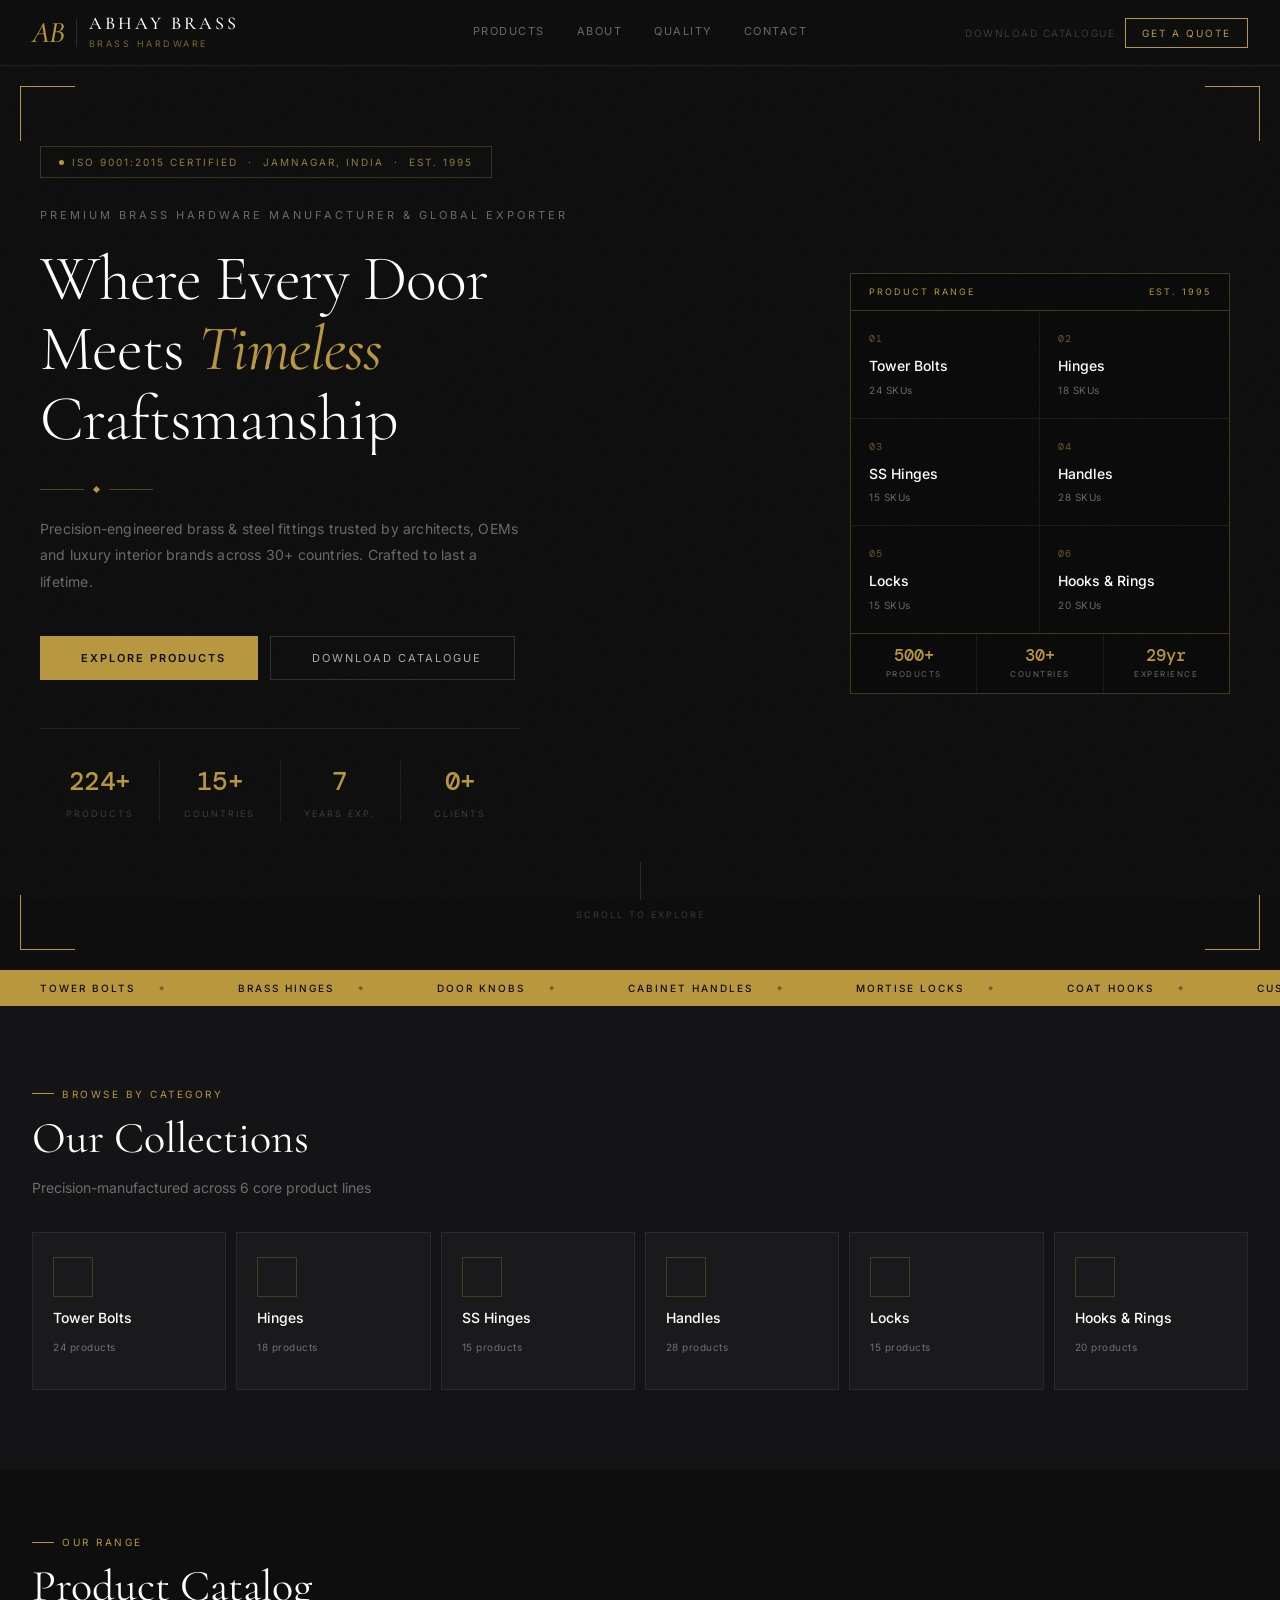
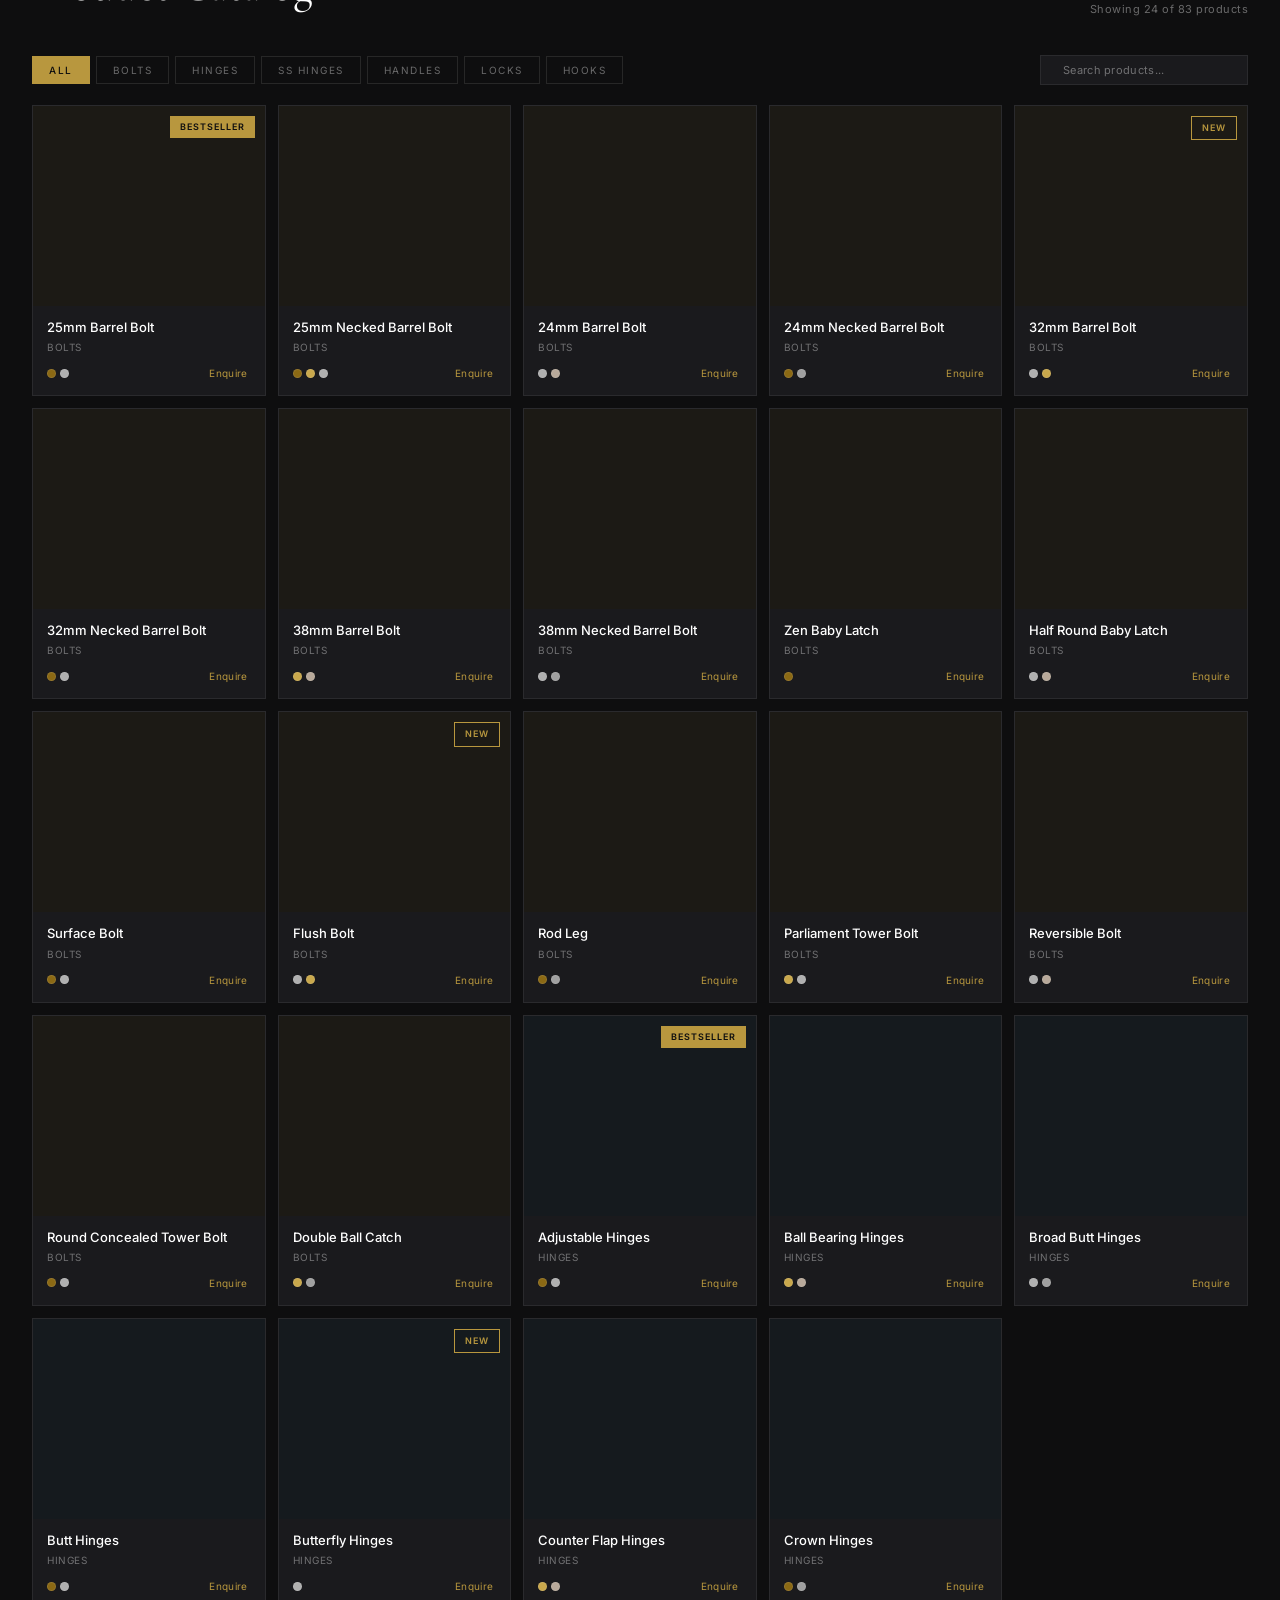
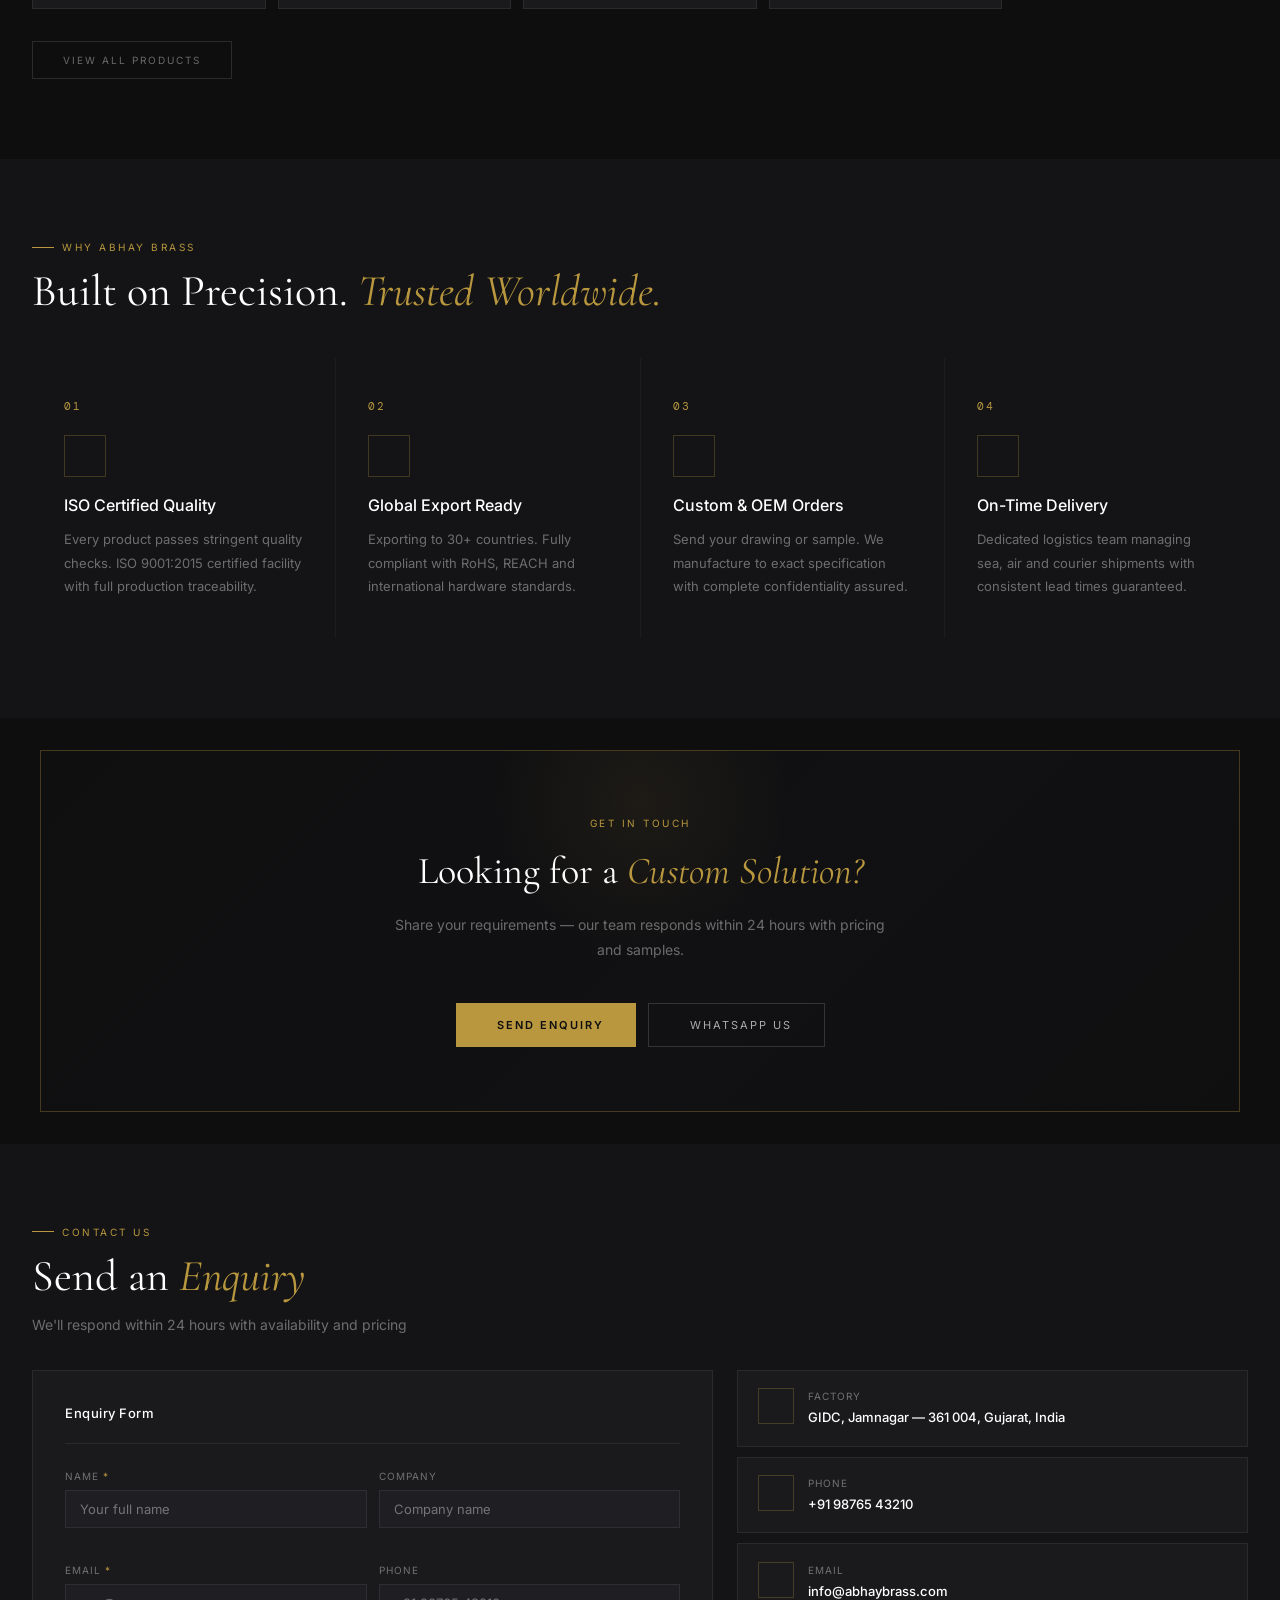
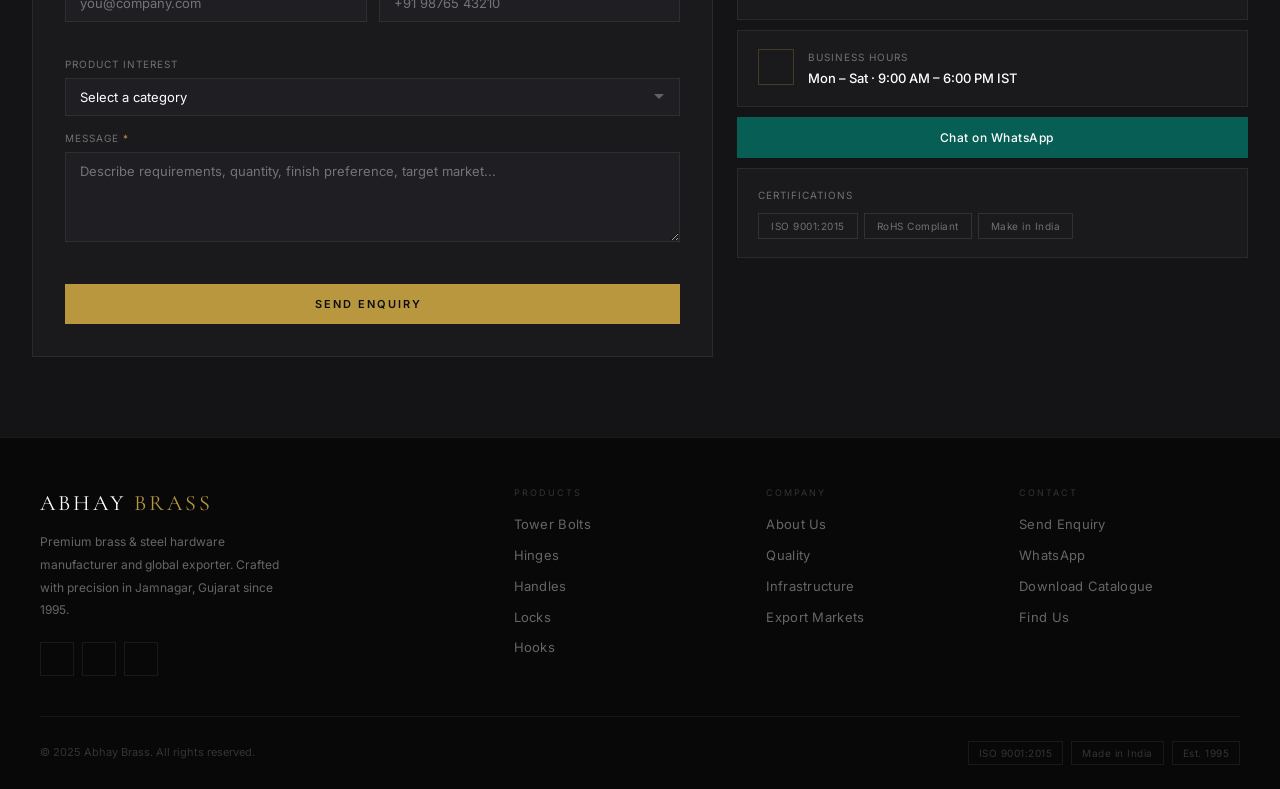
==== index.html @ 964cd134 "Add main stylesheet with layout, typography, and component styles" ====
<!DOCTYPE html>
<html lang="en">

<head>
  <meta charset="UTF-8" />
  <meta name="viewport" content="width=device-width,initial-scale=1" />
  <title>Abhay Brass — Premium Brass &amp; Steel Door Hardware</title>
  <link rel="preconnect" href="https://fonts.googleapis.com" />
  <link rel="preconnect" href="https://fonts.gstatic.com" crossorigin />
  <link
    href="https://fonts.googleapis.com/css2?family=Cormorant+Garamond:ital,wght@0,300;0,400;0,500;0,600;1,400;1,500&family=Inter:wght@300;400;500;600&family=DM+Mono:wght@400;500&display=swap"
    rel="stylesheet" />
  <link rel="stylesheet" href="https://cdn.jsdelivr.net/npm/@tabler/icons-webfont@latest/tabler-icons.min.css" />
  <link rel="stylesheet" href="styles.css" />
</head>

<body>

  <div class="grain" aria-hidden="true"></div>

  <!-- MODAL -->
  <div class="modal-overlay" id="modal" role="dialog" aria-modal="true" aria-label="Product detail">
    <div class="modal-box">
      <button class="modal-close" id="modal-close" aria-label="Close"><i class="ti ti-x"></i></button>
      <div class="modal-img" id="modal-img"></div>
      <div class="modal-body">
        <div class="modal-meta">
          <div class="modal-cat" id="modal-cat"></div>
          <div class="modal-name" id="modal-name"></div>
          <div class="modal-finishes" id="modal-finishes"></div>
        </div>
        <button class="sub-btn modal-enq" id="modal-enq">
          <i class="ti ti-mail" aria-hidden="true"></i> Send Enquiry for This Product
        </button>
      </div>
    </div>
  </div>

  <!-- TOAST -->
  <div class="toast" id="toast" role="status" aria-live="polite"></div>

  <div class="dw">

    <!-- NAV -->
    <nav class="dw-nav" id="nav">
      <div class="nav-left">
        <div class="logo-abbr">AB</div>
        <div class="logo-sep"></div>
        <div class="logo-text">
          <div class="logo-name">Abhay Brass</div>
          <div class="logo-tag">Brass Hardware</div>
        </div>
      </div>
      <div class="nav-center">
        <a class="nl" href="#products">Products</a>
        <a class="nl" href="#about">About</a>
        <a class="nl" href="#quality">Quality</a>
        <a class="nl" href="#contact">Contact</a>
      </div>
      <div class="nav-right">
        <button class="nav-cat">Download Catalogue</button>
        <button class="nav-quote"><span>Get a Quote</span></button>
      </div>
      <button class="nav-menu" id="nav-menu" aria-label="Toggle menu" aria-expanded="false">
        <i class="ti ti-menu-2"></i>
      </button>
    </nav>
    <div class="mobile-menu" id="mobile-menu">
      <a class="mm-link" href="#products">Products</a>
      <a class="mm-link" href="#about">About</a>
      <a class="mm-link" href="#quality">Quality</a>
      <a class="mm-link" href="#contact">Contact</a>
      <a class="mm-link" href="#contact">Get a Quote</a>
    </div>

    <!-- HERO -->
    <section class="dw-hero" id="home">
      <div class="grid-bg" aria-hidden="true"><svg viewBox="0 0 1400 700" preserveAspectRatio="xMidYMid slice">
          <defs>
            <pattern id="gp" width="58" height="58" patternUnits="userSpaceOnUse">
              <path d="M 58 0 L 0 0 0 58" fill="none" stroke="white" stroke-width="0.4" />
            </pattern>
          </defs>
          <rect width="100%" height="100%" fill="url(#gp)" />
        </svg></div>
      <div class="scan" aria-hidden="true"></div>
      <div class="corner ctlp" aria-hidden="true"></div>
      <div class="corner ctrp" aria-hidden="true"></div>
      <div class="corner cblp" aria-hidden="true"></div>
      <div class="corner cbrp" aria-hidden="true"></div>
      <div class="particles" id="pts" aria-hidden="true"></div>

      <div class="hero-inner">
        <div class="hero-left">
          <div class="h-badge">
            <div class="bdot"></div>ISO 9001:2015 Certified &nbsp;·&nbsp; Jamnagar, India &nbsp;·&nbsp; Est. 1995
          </div>
          <div class="h-kicker">Premium Brass Hardware Manufacturer &amp; Global Exporter</div>
          <h1 class="h1">
            <span class="h1r" data-delay="1.1s">Where Every Door</span>
            <span class="h1r" data-delay="1.3s">Meets <em>Timeless</em></span>
            <span class="h1r" data-delay="1.5s">Craftsmanship</span>
          </h1>
          <div class="h-rule">
            <div class="rl"></div>
            <div class="rd"></div>
            <div class="rl"></div>
          </div>
          <p class="h-sub">Precision-engineered brass &amp; steel fittings trusted by architects, OEMs and luxury
            interior brands across 30+ countries. Crafted to last a lifetime.</p>
          <div class="h-ctas">
            <button class="cta-p" onclick="document.getElementById('products').scrollIntoView({behavior:'smooth'})">
              <i class="ti ti-packages" aria-hidden="true"></i> Explore Products
            </button>
            <button class="cta-g">
              <i class="ti ti-download" aria-hidden="true"></i> Download Catalogue
            </button>
          </div>
          <div class="h-stats">
            <div class="hst">
              <div class="hn" id="s1">0+</div>
              <div class="hl">Products</div>
            </div>
            <div class="hst">
              <div class="hn" id="s2">0+</div>
              <div class="hl">Countries</div>
            </div>
            <div class="hst">
              <div class="hn" id="s3">0</div>
              <div class="hl">Years Exp.</div>
            </div>
            <div class="hst">
              <div class="hn" id="s4">0+</div>
              <div class="hl">Clients</div>
            </div>
          </div>
        </div>

        <div class="hero-right" aria-hidden="true">
          <div class="hero-catalog">
            <div class="hcat-header">
              <span>Product Range</span>
              <span>Est. 1995</span>
            </div>
            <div class="hcat-grid">
              <div class="hcat-cell" onclick="filt('Bolts',null)">
                <div class="hcat-n">01</div>
                <div class="hcat-nm">Tower Bolts</div>
                <div class="hcat-ct">24 SKUs</div>
              </div>
              <div class="hcat-cell" onclick="filt('Hinges',null)">
                <div class="hcat-n">02</div>
                <div class="hcat-nm">Hinges</div>
                <div class="hcat-ct">18 SKUs</div>
              </div>
              <div class="hcat-cell" onclick="filt('Knobs',null)">
                <div class="hcat-n">03</div>
                <div class="hcat-nm">SS Hinges</div>
                <div class="hcat-ct">15 SKUs</div>
              </div>
              <div class="hcat-cell" onclick="filt('Handles',null)">
                <div class="hcat-n">04</div>
                <div class="hcat-nm">Handles</div>
                <div class="hcat-ct">28 SKUs</div>
              </div>
              <div class="hcat-cell" onclick="filt('Locks',null)">
                <div class="hcat-n">05</div>
                <div class="hcat-nm">Locks</div>
                <div class="hcat-ct">15 SKUs</div>
              </div>
              <div class="hcat-cell" onclick="filt('Hooks',null)">
                <div class="hcat-n">06</div>
                <div class="hcat-nm">Hooks &amp; Rings</div>
                <div class="hcat-ct">20 SKUs</div>
              </div>
            </div>
            <div class="hcat-footer">
              <div class="hcat-stat">
                <span class="hcat-sv">500+</span>
                <span class="hcat-sl">Products</span>
              </div>
              <div class="hcat-stat">
                <span class="hcat-sv">30+</span>
                <span class="hcat-sl">Countries</span>
              </div>
              <div class="hcat-stat">
                <span class="hcat-sv">29yr</span>
                <span class="hcat-sl">Experience</span>
              </div>
            </div>
          </div>
        </div>
      </div>

      <div class="scroll-ind">
        <div class="sl">
          <div class="sf"></div>
        </div>
        <div class="st">Scroll to explore</div>
      </div>
    </section>

    <!-- MARQUEE -->
    <div class="mq" aria-hidden="true">
      <div class="mq-inner">
        <span class="mi"><i class="ti ti-bolt"></i>Tower Bolts</span>
        <span class="mi"><i class="ti ti-rotate-2"></i>Brass Hinges</span>
        <span class="mi"><i class="ti ti-circle-dot"></i>Door Knobs</span>
        <span class="mi"><i class="ti ti-grip-horizontal"></i>Cabinet Handles</span>
        <span class="mi"><i class="ti ti-lock"></i>Mortise Locks</span>
        <span class="mi"><i class="ti ti-hook"></i>Coat Hooks</span>
        <span class="mi"><i class="ti ti-settings-2"></i>Custom OEM</span>
        <span class="mi"><i class="ti ti-world"></i>Global Export</span>
        <span class="mi"><i class="ti ti-bolt"></i>Tower Bolts</span>
        <span class="mi"><i class="ti ti-rotate-2"></i>Brass Hinges</span>
        <span class="mi"><i class="ti ti-circle-dot"></i>Door Knobs</span>
        <span class="mi"><i class="ti ti-grip-horizontal"></i>Cabinet Handles</span>
        <span class="mi"><i class="ti ti-lock"></i>Mortise Locks</span>
        <span class="mi"><i class="ti ti-hook"></i>Coat Hooks</span>
        <span class="mi"><i class="ti ti-settings-2"></i>Custom OEM</span>
        <span class="mi"><i class="ti ti-world"></i>Global Export</span>
      </div>
    </div>

    <!-- CATEGORIES -->
    <section class="sec sec-mid" id="about">
      <div class="sec-eyebrow">Browse by category</div>
      <h2 class="sec-title reveal">Our Collections</h2>
      <p class="sec-sub reveal">Precision-manufactured across 6 core product lines</p>
      <div class="cat-grid" id="cat-grid">
        <div class="cat-card reveal-stagger" onclick="filt('Bolts',null)">
          <div class="cat-ic"><i class="ti ti-bolt" aria-hidden="true"></i></div>
          <div class="cat-nm">Tower Bolts</div>
          <div class="cat-ct">24 products</div>
          <div class="cat-arr"><i class="ti ti-arrow-right" aria-hidden="true"></i></div>
        </div>
        <div class="cat-card reveal-stagger" onclick="filt('Hinges',null)">
          <div class="cat-ic"><i class="ti ti-rotate-2" aria-hidden="true"></i></div>
          <div class="cat-nm">Hinges</div>
          <div class="cat-ct">18 products</div>
          <div class="cat-arr"><i class="ti ti-arrow-right" aria-hidden="true"></i></div>
        </div>
        <div class="cat-card reveal-stagger" onclick="filt('Knobs',null)">
          <div class="cat-ic"><i class="ti ti-circle-dot" aria-hidden="true"></i></div>
          <div class="cat-nm">SS Hinges</div>
          <div class="cat-ct">15 products</div>
          <div class="cat-arr"><i class="ti ti-arrow-right" aria-hidden="true"></i></div>
        </div>
        <div class="cat-card reveal-stagger" onclick="filt('Handles',null)">
          <div class="cat-ic"><i class="ti ti-grip-horizontal" aria-hidden="true"></i></div>
          <div class="cat-nm">Handles</div>
          <div class="cat-ct">28 products</div>
          <div class="cat-arr"><i class="ti ti-arrow-right" aria-hidden="true"></i></div>
        </div>
        <div class="cat-card reveal-stagger" onclick="filt('Locks',null)">
          <div class="cat-ic"><i class="ti ti-lock" aria-hidden="true"></i></div>
          <div class="cat-nm">Locks</div>
          <div class="cat-ct">15 products</div>
          <div class="cat-arr"><i class="ti ti-arrow-right" aria-hidden="true"></i></div>
        </div>
        <div class="cat-card reveal-stagger" onclick="filt('Hooks',null)">
          <div class="cat-ic"><i class="ti ti-hook" aria-hidden="true"></i></div>
          <div class="cat-nm">Hooks &amp; Rings</div>
          <div class="cat-ct">20 products</div>
          <div class="cat-arr"><i class="ti ti-arrow-right" aria-hidden="true"></i></div>
        </div>
      </div>
    </section>

    <!-- PRODUCTS -->
    <section class="sec sec-dark sec-products" id="products">
      <div class="prod-header">
        <div>
          <div class="sec-eyebrow">Our Range</div>
          <h2 class="sec-title">Product Catalog</h2>
        </div>
        <div class="prod-count" id="pcount">Showing 80 products</div>
      </div>
      <div class="fbar">
        <button class="fb on" onclick="filt('All',this)">All</button>
        <button class="fb" onclick="filt('Bolts',this)">Bolts</button>
        <button class="fb" onclick="filt('Hinges',this)">Hinges</button>
        <button class="fb" onclick="filt('Knobs',this)">SS Hinges</button>
        <button class="fb" onclick="filt('Handles',this)">Handles</button>
        <button class="fb" onclick="filt('Locks',this)">Locks</button>
        <button class="fb" onclick="filt('Hooks',this)">Hooks</button>
        <div class="fsearch-wrap">
          <i class="ti ti-search" aria-hidden="true"></i>
          <input class="fsearch-input" id="search-input" type="search" placeholder="Search products..."
            aria-label="Search products" />
        </div>
      </div>
      <div class="pgrid" id="pgrid"></div>
      <div class="no-results" id="no-results" style="display:none">
        <i class="ti ti-search-off"></i>
        <p>No products found. Try a different search.</p>
      </div>
      <div class="viewall">
        <button class="btn-va" id="view-all-btn">View All Products <i class="ti ti-arrow-right"
            aria-hidden="true"></i></button>
      </div>
    </section>

    <!-- WHY ABHAY BRASS -->
    <section class="sec sec-mid why-sec" id="quality">
      <div class="sec-eyebrow">Why Abhay Brass</div>
      <h2 class="sec-title reveal">Built on Precision. <em>Trusted Worldwide.</em></h2>
      <div class="why-wrap" id="why-grid">
        <div class="why-cell reveal-stagger">
          <div class="why-n">01</div>
          <div class="why-icon"><i class="ti ti-certificate" aria-hidden="true"></i></div>
          <div class="why-t">ISO Certified Quality</div>
          <div class="why-d">Every product passes stringent quality checks. ISO 9001:2015 certified facility with full
            production traceability.</div>
        </div>
        <div class="why-cell reveal-stagger">
          <div class="why-n">02</div>
          <div class="why-icon"><i class="ti ti-world" aria-hidden="true"></i></div>
          <div class="why-t">Global Export Ready</div>
          <div class="why-d">Exporting to 30+ countries. Fully compliant with RoHS, REACH and international hardware
            standards.</div>
        </div>
        <div class="why-cell reveal-stagger">
          <div class="why-n">03</div>
          <div class="why-icon"><i class="ti ti-settings-2" aria-hidden="true"></i></div>
          <div class="why-t">Custom &amp; OEM Orders</div>
          <div class="why-d">Send your drawing or sample. We manufacture to exact specification with complete
            confidentiality assured.</div>
        </div>
        <div class="why-cell reveal-stagger">
          <div class="why-n">04</div>
          <div class="why-icon"><i class="ti ti-truck-delivery" aria-hidden="true"></i></div>
          <div class="why-t">On-Time Delivery</div>
          <div class="why-d">Dedicated logistics team managing sea, air and courier shipments with consistent lead times
            guaranteed.</div>
        </div>
      </div>
    </section>

    <!-- CTA BANNER -->
    <div class="cta-ban-wrap">
      <div class="cta-ban reveal">
        <div class="sec-eyebrow sec-eyebrow-center">Get in touch</div>
        <h2>Looking for a <em>Custom Solution?</em></h2>
        <p>Share your requirements — our team responds within 24 hours with pricing and samples.</p>
        <div class="cta-row">
          <button class="cta-p" onclick="document.getElementById('contact').scrollIntoView({behavior:'smooth'})">
            <i class="ti ti-mail" aria-hidden="true"></i> Send Enquiry
          </button>
          <button class="cta-g">
            <i class="ti ti-brand-whatsapp" aria-hidden="true"></i> WhatsApp Us
          </button>
        </div>
      </div>
    </div>

    <!-- CONTACT -->
    <section class="sec sec-mid" id="contact">
      <div class="sec-eyebrow">Contact us</div>
      <h2 class="sec-title reveal">Send an <em>Enquiry</em></h2>
      <p class="sec-sub reveal">We'll respond within 24 hours with availability and pricing</p>
      <div class="con-grid">
        <div class="cform reveal">
          <div class="cft">Enquiry Form</div>
          <!-- NOTE: First submission triggers a one-time confirmation email from FormSubmit to info@abhaybrass.com — click Activate to go live -->
          <form id="enquiry-form" novalidate>
            <div class="fg-row">
              <div class="fg">
                <label class="fl" for="f-name">Name <span class="req" aria-hidden="true">*</span></label>
                <input class="fi" id="f-name" name="name" type="text" placeholder="Your full name" required
                  autocomplete="name" />
                <div class="ferr" id="err-name" role="alert"></div>
              </div>
              <div class="fg">
                <label class="fl" for="f-company">Company</label>
                <input class="fi" id="f-company" name="company" type="text" placeholder="Company name"
                  autocomplete="organization" />
              </div>
            </div>
            <div class="fg-row">
              <div class="fg">
                <label class="fl" for="f-email">Email <span class="req" aria-hidden="true">*</span></label>
                <input class="fi" id="f-email" name="email" type="email" placeholder="you@company.com" required
                  autocomplete="email" />
                <div class="ferr" id="err-email" role="alert"></div>
              </div>
              <div class="fg">
                <label class="fl" for="f-phone">Phone</label>
                <input class="fi" id="f-phone" name="phone" type="tel" placeholder="+91 98765 43210"
                  autocomplete="tel" />
              </div>
            </div>
            <div class="fg">
              <label class="fl" for="f-product">Product Interest</label>
              <select class="fi" id="f-product" name="product">
                <option value="">Select a category</option>
                <option>Tower Bolts</option>
                <option>Hinges</option>
                <option>SS Hinges</option>
                <option>Handles</option>
                <option>Locks</option>
                <option>Hooks &amp; Rings</option>
                <option>Custom / OEM</option>
              </select>
            </div>
            <div class="fg">
              <label class="fl" for="f-message">Message <span class="req" aria-hidden="true">*</span></label>
              <textarea class="fi" id="f-message" name="message"
                placeholder="Describe requirements, quantity, finish preference, target market..." required></textarea>
              <div class="ferr" id="err-message" role="alert"></div>
            </div>
            <button class="sub-btn" type="submit" id="sub-btn">
              <span class="sub-text">Send Enquiry</span>
              <i class="ti ti-send sub-icon" aria-hidden="true"></i>
              <span class="sub-loading" aria-hidden="true"><i class="ti ti-loader-2 spin"></i></span>
            </button>
          </form>
        </div>
        <div class="cinfo reveal">
          <div class="ci">
            <div class="ci-ic"><i class="ti ti-map-pin" aria-hidden="true"></i></div>
            <div>
              <div class="ci-lb">Factory</div>
              <div class="ci-vl">GIDC, Jamnagar — 361 004, Gujarat, India</div>
            </div>
          </div>
          <div class="ci">
            <div class="ci-ic"><i class="ti ti-phone" aria-hidden="true"></i></div>
            <div>
              <div class="ci-lb">Phone</div>
              <div class="ci-vl">+91 98765 43210</div>
            </div>
          </div>
          <div class="ci">
            <div class="ci-ic"><i class="ti ti-mail" aria-hidden="true"></i></div>
            <div>
              <div class="ci-lb">Email</div>
              <div class="ci-vl">info@abhaybrass.com</div>
            </div>
          </div>
          <div class="ci">
            <div class="ci-ic"><i class="ti ti-clock" aria-hidden="true"></i></div>
            <div>
              <div class="ci-lb">Business Hours</div>
              <div class="ci-vl">Mon – Sat · 9:00 AM – 6:00 PM IST</div>
            </div>
          </div>
          <button class="wa-btn"><i class="ti ti-brand-whatsapp" aria-hidden="true"></i> Chat on WhatsApp</button>
          <div class="certs">
            <div class="certs-l">Certifications</div>
            <div class="cert-tags">
              <span class="ctag">ISO 9001:2015</span>
              <span class="ctag">RoHS Compliant</span>
              <span class="ctag">Make in India</span>
            </div>
          </div>
        </div>
      </div>
    </section>

    <!-- FOOTER -->
    <footer class="footer">
      <div class="ftop">
        <div>
          <div class="f-brand">Abhay <em>Brass</em></div>
          <div class="f-desc">Premium brass &amp; steel hardware manufacturer and global exporter. Crafted with
            precision in Jamnagar, Gujarat since 1995.</div>
          <div class="f-social">
            <a class="fsoc" href="#" aria-label="LinkedIn"><i class="ti ti-brand-linkedin"></i></a>
            <a class="fsoc" href="#" aria-label="WhatsApp"><i class="ti ti-brand-whatsapp"></i></a>
            <a class="fsoc" href="#" aria-label="Instagram"><i class="ti ti-brand-instagram"></i></a>
          </div>
        </div>
        <div>
          <div class="fh">Products</div>
          <a class="fl2" onclick="filt('Bolts',null)">Tower Bolts</a>
          <a class="fl2" onclick="filt('Hinges',null)">Hinges</a>
          <a class="fl2" onclick="filt('Handles',null)">Handles</a>
          <a class="fl2" onclick="filt('Locks',null)">Locks</a>
          <a class="fl2" onclick="filt('Hooks',null)">Hooks</a>
        </div>
        <div>
          <div class="fh">Company</div>
          <a class="fl2" href="#about">About Us</a>
          <a class="fl2" href="#quality">Quality</a>
          <a class="fl2" href="#quality">Infrastructure</a>
          <a class="fl2" href="#contact">Export Markets</a>
        </div>
        <div>
          <div class="fh">Contact</div>
          <a class="fl2" href="#contact">Send Enquiry</a>
          <a class="fl2">WhatsApp</a>
          <a class="fl2">Download Catalogue</a>
          <a class="fl2" href="#contact">Find Us</a>
        </div>
      </div>
      <div class="fbot">
        <div class="fcopy">© 2025 Abhay Brass. All rights reserved.</div>
        <div class="fbadges">
          <span class="fbadge">ISO 9001:2015</span>
          <span class="fbadge">Made in India</span>
          <span class="fbadge">Est. 1995</span>
        </div>
      </div>
    </footer>

  </div>
  <script src="main.js"></script>
</body>

</html>
---- styles.css ----
/* ── VARIABLES & FONTS ── */
:root {
  --g: #b8973e;
  --gl: rgba(184, 151, 62, 0.12);
  --gb: rgba(184, 151, 62, 0.28);
  --g-light: #d4af50;
  --dark: #080809;
  --dark2: #0e0e0f;
  --dark3: #141416;
  --dark4: #1a1a1d;
  --dark5: #1f1f23;
  --text: #ffffff;
  --text2: rgba(255, 255, 255, 0.65);
  --text3: rgba(255, 255, 255, 0.38);
  --text4: rgba(255, 255, 255, 0.18);
  --border: rgba(255, 255, 255, 0.07);
  --border-g: rgba(184, 151, 62, 0.32);
  --font-head: "Cormorant Garamond", Georgia, serif;
  --font-body: "Inter", system-ui, -apple-system, sans-serif;
  --font-mono: "DM Mono", "Courier New", monospace;
}

/* ── RESET ── */
*,
*::before,
*::after {
  box-sizing: border-box;
  margin: 0;
  padding: 0;
}
html {
  scroll-behavior: smooth;
}
body {
  font-family: var(--font-body);
  background: var(--dark2);
  color: var(--text);
  line-height: 1.6;
  -webkit-font-smoothing: antialiased;
}
a {
  text-decoration: none;
  cursor: pointer;
}
button {
  font-family: var(--font-body);
}
img {
  max-width: 100%;
  display: block;
}

/* ── GRAIN TEXTURE ── */
.grain {
  position: fixed;
  inset: 0;
  z-index: 9999;
  pointer-events: none;
  opacity: 0.025;
  background-image: url("data:image/svg+xml,%3Csvg viewBox='0 0 256 256' xmlns='http://www.w3.org/2000/svg'%3E%3Cfilter id='n'%3E%3CfeTurbulence type='fractalNoise' baseFrequency='0.9' numOctaves='4' stitchTiles='stitch'/%3E%3C/filter%3E%3Crect width='100%25' height='100%25' filter='url(%23n)'/%3E%3C/svg%3E");
  background-size: 200px 200px;
}

/* ── SCROLL REVEAL ── */
.reveal {
  opacity: 0;
  transform: translateY(24px);
  transition:
    opacity 0.7s ease,
    transform 0.7s ease;
}
.reveal.visible {
  opacity: 1;
  transform: translateY(0);
}
.reveal-stagger {
  opacity: 0;
  transform: translateY(28px);
  transition:
    opacity 0.6s ease,
    transform 0.6s ease;
}
.reveal-stagger.visible {
  opacity: 1;
  transform: translateY(0);
}

/* ── MODAL ── */
.modal-overlay {
  position: fixed;
  inset: 0;
  z-index: 1000;
  background: rgba(8, 8, 9, 0.88);
  backdrop-filter: blur(8px);
  display: flex;
  align-items: center;
  justify-content: center;
  padding: 1.5rem;
  opacity: 0;
  pointer-events: none;
  transition: opacity 0.25s ease;
}
.modal-overlay.open {
  opacity: 1;
  pointer-events: all;
}
.modal-box {
  background: var(--dark3);
  border: 0.5px solid var(--border-g);
  max-width: 480px;
  width: 100%;
  position: relative;
  transform: translateY(16px) scale(0.98);
  transition: transform 0.25s ease;
  max-height: 90vh;
  overflow-y: auto;
}
.modal-overlay.open .modal-box {
  transform: translateY(0) scale(1);
}
.modal-close {
  position: absolute;
  top: 12px;
  right: 12px;
  z-index: 2;
  background: var(--dark4);
  border: 0.5px solid var(--border);
  color: var(--text3);
  width: 32px;
  height: 32px;
  display: flex;
  align-items: center;
  justify-content: center;
  cursor: pointer;
  transition:
    color 0.2s,
    border-color 0.2s;
}
.modal-close:hover {
  color: var(--g);
  border-color: var(--border-g);
}
.modal-img {
  height: 260px;
  background: var(--dark4);
  overflow: hidden;
  display: flex;
  align-items: center;
  justify-content: center;
}
.modal-img img {
  width: 100%;
  height: 100%;
  object-fit: cover;
}
.modal-icon-ph {
  font-size: 72px;
  display: flex;
  align-items: center;
  justify-content: center;
  width: 100%;
  height: 100%;
}
.modal-body {
  padding: 1.5rem;
}
.modal-cat {
  font-size: 10px;
  color: var(--g);
  letter-spacing: 2px;
  text-transform: uppercase;
  margin-bottom: 6px;
}
.modal-name {
  font-family: var(--font-head);
  font-size: 26px;
  font-weight: 400;
  color: var(--text);
  margin-bottom: 1rem;
}
.modal-finishes {
  display: flex;
  gap: 8px;
  flex-wrap: wrap;
  margin-bottom: 1.5rem;
}
.mfin {
  font-size: 10px;
  letter-spacing: 1px;
  color: var(--text2);
  padding: 4px 12px;
  border: 0.5px solid var(--border-g);
  display: flex;
  align-items: center;
  gap: 6px;
}
.mfin::before {
  content: "";
  width: 9px;
  height: 9px;
  border-radius: 50%;
  background: var(--fc, #aaa);
  display: inline-block;
}
.modal-enq {
  margin-top: 0;
}

/* ── TOAST ── */
.toast {
  position: fixed;
  bottom: 2rem;
  left: 50%;
  transform: translateX(-50%) translateY(20px);
  background: var(--dark3);
  border: 0.5px solid var(--border-g);
  color: var(--text);
  font-size: 13px;
  padding: 12px 24px;
  z-index: 1100;
  white-space: nowrap;
  opacity: 0;
  pointer-events: none;
  transition:
    opacity 0.3s ease,
    transform 0.3s ease;
}
.toast.toast-show {
  opacity: 1;
  transform: translateX(-50%) translateY(0);
}
.toast.toast-error {
  border-color: rgba(220, 50, 50, 0.4);
}

/* ── LAYOUT ── */
.dw {
  width: 100%;
  overflow-x: hidden;
}

/* ── NAV ── */
.dw-nav {
  width: 100%;
  padding: 0 2rem;
  height: 66px;
  display: grid;
  grid-template-columns: 1fr auto 1fr;
  align-items: center;
  border-bottom: 0.5px solid var(--border);
  background: rgba(14, 14, 15, 0.95);
  position: sticky;
  top: 0;
  z-index: 100;
  transition:
    background 0.3s,
    box-shadow 0.3s;
}
.dw-nav.scrolled {
  background: rgba(8, 8, 9, 0.97);
  backdrop-filter: blur(16px);
  box-shadow: 0 1px 0 rgba(255, 255, 255, 0.04);
}
.nav-left {
  display: flex;
  align-items: center;
  gap: 12px;
}
.logo-abbr {
  font-family: var(--font-head);
  font-style: italic;
  font-weight: 500;
  font-size: 30px;
  color: var(--g);
  letter-spacing: -1px;
  line-height: 1;
  opacity: 0;
  animation: fup 0.6s ease 0.3s forwards;
  flex-shrink: 0;
}
.logo-sep {
  width: 0.5px;
  height: 28px;
  background: rgba(255, 255, 255, 0.12);
  flex-shrink: 0;
}
.logo-name {
  font-family: var(--font-head);
  font-size: 18px;
  font-weight: 500;
  color: var(--text);
  letter-spacing: 3px;
  text-transform: uppercase;
  opacity: 0;
  animation: fup 0.6s ease 0.5s forwards;
  line-height: 1.1;
}
.logo-tag {
  font-size: 9px;
  color: rgba(184, 151, 62, 0.65);
  letter-spacing: 2.5px;
  text-transform: uppercase;
  margin-top: 3px;
  opacity: 0;
  animation: fup 0.5s ease 0.7s forwards;
}
.nav-center {
  display: flex;
  gap: 2rem;
  align-items: center;
  justify-content: center;
}
.nl {
  font-size: 11px;
  letter-spacing: 1.5px;
  text-transform: uppercase;
  color: var(--text3);
  position: relative;
  padding-bottom: 2px;
  transition: color 0.2s;
}
.nl::after {
  content: "";
  position: absolute;
  bottom: 0;
  left: 0;
  width: 0;
  height: 1px;
  background: var(--g);
  transition: width 0.3s;
}
.nl:hover {
  color: rgba(255, 255, 255, 0.85);
}
.nl:hover::after {
  width: 100%;
}
.nav-right {
  display: flex;
  align-items: center;
  gap: 10px;
  justify-content: flex-end;
}
.nav-cat {
  font-size: 10px;
  letter-spacing: 1.5px;
  text-transform: uppercase;
  color: var(--text4);
  background: transparent;
  border: none;
  cursor: pointer;
  transition: color 0.2s;
  white-space: nowrap;
}
.nav-cat:hover {
  color: var(--text2);
}
.nav-quote {
  font-size: 10px;
  letter-spacing: 2px;
  text-transform: uppercase;
  color: var(--g);
  border: 0.5px solid var(--g);
  padding: 8px 16px;
  background: transparent;
  cursor: pointer;
  transition: all 0.25s;
  position: relative;
  overflow: hidden;
  white-space: nowrap;
}
.nav-quote::before {
  content: "";
  position: absolute;
  inset: 0;
  background: var(--g);
  transform: translateX(-101%);
  transition: transform 0.3s;
  z-index: 0;
}
.nav-quote:hover::before {
  transform: translateX(0);
}
.nav-quote:hover {
  color: #0e0e0f;
}
.nav-quote span {
  position: relative;
  z-index: 1;
}
.nav-menu {
  display: none;
  background: transparent;
  border: none;
  color: var(--text3);
  font-size: 20px;
  cursor: pointer;
  padding: 4px;
  align-items: center;
  transition: color 0.2s;
}
.nav-menu:hover {
  color: var(--g);
}

/* ── MOBILE MENU ── */
.mobile-menu {
  position: fixed;
  top: 66px;
  left: 0;
  right: 0;
  z-index: 99;
  background: rgba(8, 8, 9, 0.98);
  backdrop-filter: blur(16px);
  border-bottom: 0.5px solid var(--border);
  display: none;
  flex-direction: column;
  padding: 0.5rem 2rem 1rem;
  transform: translateY(-8px);
  opacity: 0;
  transition:
    transform 0.2s ease,
    opacity 0.2s ease;
}
.mobile-menu.open {
  display: flex;
  transform: translateY(0);
  opacity: 1;
}
.mm-link {
  font-size: 13px;
  color: var(--text2);
  padding: 13px 0;
  border-bottom: 0.5px solid var(--border);
  letter-spacing: 0.5px;
  transition: color 0.2s;
}
.mm-link:last-child {
  border-bottom: none;
}
.mm-link:hover {
  color: var(--g);
}

/* ── HERO ── */
.dw-hero {
  min-height: calc(100vh - 66px);
  background: var(--dark2);
  display: flex;
  flex-direction: column;
  align-items: center;
  justify-content: center;
  padding: 5rem 2rem 3rem;
  position: relative;
  overflow: hidden;
}
.grid-bg {
  position: absolute;
  inset: 0;
  pointer-events: none;
  opacity: 0.03;
}
.grid-bg svg {
  width: 100%;
  height: 100%;
}
.scan {
  position: absolute;
  left: 0;
  right: 0;
  height: 1px;
  background: linear-gradient(90deg, transparent, rgba(184, 151, 62, 0.5), transparent);
  top: 0;
  animation: scanDown 2.4s ease 0.2s forwards;
  opacity: 0;
}
.corner {
  position: absolute;
  width: 55px;
  height: 55px;
}
.ctlp {
  top: 20px;
  left: 20px;
  border-top: 1px solid var(--g);
  border-left: 1px solid var(--g);
  opacity: 0;
  animation: fin 0.7s ease 1.1s forwards;
}
.ctrp {
  top: 20px;
  right: 20px;
  border-top: 1px solid var(--g);
  border-right: 1px solid var(--g);
  opacity: 0;
  animation: fin 0.7s ease 1.2s forwards;
}
.cblp {
  bottom: 20px;
  left: 20px;
  border-bottom: 1px solid var(--g);
  border-left: 1px solid var(--g);
  opacity: 0;
  animation: fin 0.7s ease 1.3s forwards;
}
.cbrp {
  bottom: 20px;
  right: 20px;
  border-bottom: 1px solid var(--g);
  border-right: 1px solid var(--g);
  opacity: 0;
  animation: fin 0.7s ease 1.4s forwards;
}
.particles {
  position: absolute;
  inset: 0;
  pointer-events: none;
}
.pt {
  position: absolute;
  width: 2px;
  height: 2px;
  background: var(--g);
  border-radius: 50%;
  opacity: 0;
  animation: floatUp var(--d) ease var(--dl) infinite;
}

.hero-inner {
  position: relative;
  z-index: 2;
  width: 100%;
  max-width: 1200px;
  display: grid;
  grid-template-columns: 1fr 400px;
  gap: 5rem;
  align-items: center;
}
.hero-left {
  display: flex;
  flex-direction: column;
  align-items: flex-start;
}
.h-badge {
  display: inline-flex;
  align-items: center;
  gap: 8px;
  border: 0.5px solid var(--gb);
  color: rgba(184, 151, 62, 0.8);
  font-size: 10px;
  letter-spacing: 2px;
  text-transform: uppercase;
  padding: 7px 18px;
  margin-bottom: 1.8rem;
  opacity: 0;
  animation: fup 0.7s ease 0.8s forwards;
}
.bdot {
  width: 5px;
  height: 5px;
  background: var(--g);
  border-radius: 50%;
  animation: pulse 2s infinite;
  flex-shrink: 0;
}
.h-kicker {
  font-size: 11px;
  letter-spacing: 3px;
  text-transform: uppercase;
  color: var(--text3);
  margin-bottom: 1.2rem;
  opacity: 0;
  animation: fup 0.6s ease 1s forwards;
}
.h1 {
  font-family: var(--font-head);
  font-size: clamp(38px, 5vw, 66px);
  font-weight: 300;
  color: var(--text);
  line-height: 1.1;
  letter-spacing: -1px;
  overflow: hidden;
}
.h1r {
  display: block;
  opacity: 0;
  transform: translateY(36px);
  animation: sUp 0.85s cubic-bezier(0.16, 1, 0.3, 1) var(--d) forwards;
}
.h1 em {
  font-style: italic;
  color: var(--g);
  font-weight: 400;
}
.h-rule {
  display: flex;
  align-items: center;
  gap: 10px;
  margin: 2rem 0 1.5rem;
  opacity: 0;
  animation: fin 0.6s ease 1.8s forwards;
}
.rl {
  width: 44px;
  height: 1px;
  background: rgba(184, 151, 62, 0.4);
}
.rd {
  width: 5px;
  height: 5px;
  background: var(--g);
  transform: rotate(45deg);
}
.h-sub {
  font-size: 14px;
  color: var(--text3);
  max-width: 480px;
  line-height: 1.9;
  letter-spacing: 0.2px;
  opacity: 0;
  animation: fup 0.7s ease 2s forwards;
  margin-bottom: 2.5rem;
}
.h-ctas {
  display: flex;
  gap: 12px;
  flex-wrap: wrap;
  opacity: 0;
  animation: fup 0.7s ease 2.2s forwards;
}
.h-stats {
  display: flex;
  margin-top: 3rem;
  border-top: 0.5px solid var(--border);
  padding-top: 2rem;
  width: 100%;
  max-width: 480px;
  opacity: 0;
  animation: fin 0.8s ease 2.5s forwards;
}
.hst {
  flex: 1;
  text-align: center;
  border-right: 0.5px solid var(--border);
}
.hst:last-child {
  border-right: none;
}
.hn {
  font-family: var(--font-mono);
  font-size: 26px;
  font-weight: 500;
  color: var(--g);
  letter-spacing: -0.5px;
}
.hl {
  font-size: 9px;
  color: var(--text4);
  letter-spacing: 2px;
  text-transform: uppercase;
  margin-top: 5px;
}

/* ── HERO CATALOG PANEL ── */
.hero-right {
  display: flex;
  align-items: center;
  justify-content: center;
  opacity: 0;
  animation: fin 1.2s ease 2s forwards;
}
.hero-catalog {
  width: 380px;
  border: 0.5px solid var(--border-g);
  background: rgba(8, 8, 9, 0.55);
  backdrop-filter: blur(6px);
  position: relative;
}
.hcat-header {
  display: flex;
  justify-content: space-between;
  align-items: center;
  padding: 11px 18px;
  border-bottom: 0.5px solid var(--border-g);
  font-size: 9px;
  color: var(--g);
  letter-spacing: 2px;
  text-transform: uppercase;
}
.hcat-grid {
  display: grid;
  grid-template-columns: 1fr 1fr;
}
.hcat-cell {
  padding: 20px 18px;
  cursor: pointer;
  border-right: 0.5px solid var(--border);
  border-bottom: 0.5px solid var(--border);
  transition: background 0.2s;
  position: relative;
  overflow: hidden;
}
.hcat-cell::after {
  content: "";
  position: absolute;
  bottom: 0;
  left: 0;
  width: 0;
  height: 1px;
  background: var(--g);
  transition: width 0.3s;
}
.hcat-cell:hover {
  background: rgba(184, 151, 62, 0.05);
}
.hcat-cell:hover::after {
  width: 100%;
}
.hcat-cell:nth-child(even) {
  border-right: none;
}
.hcat-cell:nth-child(5),
.hcat-cell:nth-child(6) {
  border-bottom: none;
}
.hcat-n {
  font-family: var(--font-mono);
  font-size: 10px;
  color: rgba(184, 151, 62, 0.55);
  letter-spacing: 1px;
  margin-bottom: 8px;
}
.hcat-nm {
  font-size: 14px;
  font-weight: 500;
  color: var(--text);
  margin-bottom: 4px;
}
.hcat-ct {
  font-size: 10px;
  color: var(--text3);
  letter-spacing: 0.5px;
}
.hcat-footer {
  display: flex;
  border-top: 0.5px solid var(--border-g);
}
.hcat-stat {
  flex: 1;
  padding: 13px 10px;
  display: flex;
  flex-direction: column;
  align-items: center;
  border-right: 0.5px solid var(--border);
}
.hcat-stat:last-child {
  border-right: none;
}
.hcat-sv {
  font-family: var(--font-mono);
  font-size: 17px;
  color: var(--g);
  font-weight: 500;
  line-height: 1;
}
.hcat-sl {
  font-size: 8px;
  color: var(--text3);
  letter-spacing: 1.5px;
  text-transform: uppercase;
  margin-top: 4px;
}

/* ── SCROLL INDICATOR ── */
.scroll-ind {
  margin-top: 2.5rem;
  display: flex;
  flex-direction: column;
  align-items: center;
  gap: 8px;
  opacity: 0;
  animation: fin 1s ease 3s forwards;
}
.sl {
  width: 1px;
  height: 38px;
  background: rgba(184, 151, 62, 0.2);
  position: relative;
  overflow: hidden;
}
.sf {
  position: absolute;
  top: -100%;
  width: 100%;
  height: 100%;
  background: var(--g);
  animation: scrollSlide 2s ease 3.2s infinite;
}
.st {
  font-size: 9px;
  letter-spacing: 2px;
  text-transform: uppercase;
  color: var(--text4);
}

/* ── MARQUEE ── */
.mq {
  background: var(--g);
  padding: 10px 0;
  overflow: hidden;
}
.mq-inner {
  display: flex;
  white-space: nowrap;
  animation: marquee 26s linear infinite;
}
.mi {
  font-size: 10px;
  font-weight: 500;
  letter-spacing: 2px;
  text-transform: uppercase;
  color: #0e0e0f;
  padding: 0 2rem;
  display: flex;
  align-items: center;
  gap: 8px;
}
.mi i {
  font-size: 12px;
}
.mi::after {
  content: "◆";
  font-size: 5px;
  opacity: 0.4;
  margin-left: 1rem;
}

/* ── SECTION UTILITIES ── */
.sec {
  padding: 5rem 2rem;
}
.sec-dark {
  background: var(--dark2);
}
.sec-mid {
  background: var(--dark3);
}
.sec-eyebrow {
  font-size: 10px;
  color: var(--g);
  letter-spacing: 2.5px;
  text-transform: uppercase;
  display: flex;
  align-items: center;
  gap: 8px;
  margin-bottom: 10px;
}
.sec-eyebrow::before {
  content: "";
  width: 22px;
  height: 1px;
  background: var(--g);
}
.sec-eyebrow-center {
  justify-content: center;
}
.sec-eyebrow-center::before {
  display: none;
}
.sec-title {
  font-family: var(--font-head);
  font-size: clamp(28px, 4vw, 44px);
  font-weight: 400;
  color: var(--text);
  margin-bottom: 10px;
  line-height: 1.2;
}
.sec-title em {
  font-style: italic;
  color: var(--g);
}
.sec-sub {
  font-size: 14px;
  color: var(--text3);
  line-height: 1.8;
  margin-bottom: 0;
}

/* ── CATEGORIES ── */
.cat-grid {
  display: grid;
  grid-template-columns: repeat(auto-fill, minmax(170px, 1fr));
  gap: 10px;
  margin-top: 2rem;
}
.cat-card {
  background: var(--dark4);
  border: 0.5px solid var(--border);
  padding: 1.5rem 1.25rem;
  cursor: pointer;
  transition: all 0.22s;
  display: flex;
  flex-direction: column;
  gap: 10px;
  position: relative;
  overflow: hidden;
}
.cat-card::before {
  content: "";
  position: absolute;
  inset: 0;
  background: linear-gradient(135deg, rgba(184, 151, 62, 0.05) 0%, transparent 70%);
  opacity: 0;
  transition: opacity 0.3s;
}
.cat-card:hover {
  border-color: var(--g);
  transform: translateY(-3px);
  box-shadow: 0 8px 24px rgba(0, 0, 0, 0.35);
}
.cat-card:hover::before {
  opacity: 1;
}
.cat-ic {
  width: 40px;
  height: 40px;
  border: 0.5px solid var(--gb);
  display: flex;
  align-items: center;
  justify-content: center;
}
.cat-ic i {
  color: var(--g);
  font-size: 18px;
}
.cat-nm {
  font-size: 14px;
  font-weight: 500;
  color: var(--text);
}
.cat-ct {
  font-size: 10px;
  color: var(--text3);
  letter-spacing: 0.5px;
}
.cat-arr {
  color: var(--text4);
  font-size: 14px;
  transform: translateX(-4px);
  transition:
    transform 0.2s,
    color 0.2s;
  margin-top: auto;
}
.cat-card:hover .cat-arr {
  transform: translateX(0);
  color: var(--g);
}

/* ── FILTER BAR ── */
.fbar {
  display: flex;
  gap: 6px;
  flex-wrap: wrap;
  margin: 2rem 0 1.25rem;
  align-items: center;
}
.fb {
  background: transparent;
  border: 0.5px solid rgba(255, 255, 255, 0.1);
  color: var(--text3);
  padding: 7px 16px;
  font-size: 10px;
  letter-spacing: 1.5px;
  text-transform: uppercase;
  cursor: pointer;
  transition: all 0.15s;
}
.fb.on,
.fb:hover {
  background: var(--g);
  border-color: var(--g);
  color: #0e0e0f;
  font-weight: 500;
}
.fsearch-wrap {
  margin-left: auto;
  display: flex;
  align-items: center;
  gap: 8px;
  background: var(--dark4);
  border: 0.5px solid var(--border);
  padding: 7px 14px;
  transition: border-color 0.2s;
}
.fsearch-wrap:focus-within {
  border-color: var(--border-g);
}
.fsearch-wrap i {
  font-size: 13px;
  color: var(--text3);
  flex-shrink: 0;
}
.fsearch-input {
  background: transparent;
  border: none;
  color: var(--text);
  font-size: 11px;
  font-family: var(--font-body);
  outline: none;
  width: 170px;
  letter-spacing: 0.3px;
}
.fsearch-input::placeholder {
  color: var(--text3);
}

/* ── PRODUCT GRID ── */
.prod-header {
  display: flex;
  align-items: flex-end;
  justify-content: space-between;
  flex-wrap: wrap;
  gap: 8px;
  margin-bottom: 8px;
}
.prod-count {
  font-size: 11px;
  color: var(--text3);
  letter-spacing: 0.5px;
  padding-bottom: 4px;
}
.sec-products {
  padding-top: 4rem;
}
.pgrid {
  display: grid;
  grid-template-columns: repeat(auto-fill, minmax(220px, 1fr));
  gap: 12px;
}

/* Product card */
.pc {
  background: var(--dark4);
  border: 0.5px solid var(--border);
  cursor: pointer;
  transition:
    border-color 0.2s,
    transform 0.22s,
    box-shadow 0.22s;
  overflow: hidden;
}
.pc:hover {
  border-color: rgba(184, 151, 62, 0.45);
  transform: translateY(-4px);
  box-shadow: 0 12px 32px rgba(0, 0, 0, 0.4);
}
.pc:focus {
  outline: 2px solid var(--g);
  outline-offset: 2px;
}
.pc-img-wrap {
  height: 200px;
  position: relative;
  overflow: hidden;
  display: flex;
  align-items: center;
  justify-content: center;
}
.pc-img-el {
  width: 100%;
  height: 100%;
  object-fit: cover;
  transition: transform 0.35s ease;
}
.pc:hover .pc-img-el {
  transform: scale(1.06);
}
.pc-icon-ph {
  font-size: 56px;
  display: flex;
  align-items: center;
  justify-content: center;
  width: 100%;
  height: 100%;
  opacity: 0.7;
}
.pc-overlay {
  position: absolute;
  inset: 0;
  background: rgba(8, 8, 9, 0.82);
  display: flex;
  align-items: center;
  justify-content: center;
  opacity: 0;
  transition: opacity 0.22s ease;
}
.pc:hover .pc-overlay {
  opacity: 1;
}
.pc-ov-btn {
  background: var(--g);
  color: #0e0e0f;
  border: none;
  padding: 10px 22px;
  font-size: 11px;
  letter-spacing: 1.5px;
  text-transform: uppercase;
  font-weight: 600;
  display: flex;
  align-items: center;
  gap: 7px;
  transform: translateY(10px);
  transition: transform 0.22s ease;
  font-family: var(--font-body);
}
.pc:hover .pc-ov-btn {
  transform: translateY(0);
}
.pc-badge {
  position: absolute;
  top: 10px;
  right: 10px;
  font-size: 9px;
  letter-spacing: 1px;
  text-transform: uppercase;
  font-weight: 600;
  padding: 4px 10px;
}
.pc-badge.best {
  background: var(--g);
  color: #0e0e0f;
}
.pc-badge.new {
  background: transparent;
  border: 0.5px solid var(--g);
  color: var(--g);
}
.pc-badge.prem {
  background: var(--dark5);
  color: rgba(184, 151, 62, 0.9);
  border: 0.5px solid var(--gb);
}
.pc-body {
  padding: 12px 14px 14px;
}
.pc-name {
  font-size: 13px;
  font-weight: 500;
  color: var(--text);
  margin-bottom: 3px;
  line-height: 1.4;
}
.pc-cat {
  font-size: 10px;
  color: var(--text3);
  letter-spacing: 0.5px;
  text-transform: uppercase;
  margin-bottom: 10px;
}
.pc-foot {
  display: flex;
  align-items: center;
  justify-content: space-between;
}
.dots {
  display: flex;
  gap: 4px;
}
.dot {
  width: 9px;
  height: 9px;
  border-radius: 50%;
  border: 0.5px solid rgba(255, 255, 255, 0.1);
}
.enq {
  font-size: 10px;
  color: var(--g);
  display: flex;
  align-items: center;
  gap: 3px;
  letter-spacing: 0.3px;
}

/* Product card entrance animation */
@keyframes pcEnter {
  from {
    opacity: 0;
    transform: translateY(16px);
  }
  to {
    opacity: 1;
    transform: translateY(0);
  }
}
.pc-enter {
  animation: pcEnter 0.4s ease both;
}

/* No results */
.no-results {
  text-align: center;
  padding: 4rem 2rem;
  display: flex;
  flex-direction: column;
  align-items: center;
  gap: 12px;
  color: var(--text3);
}
.no-results i {
  font-size: 40px;
  opacity: 0.4;
}
.no-results p {
  font-size: 14px;
}

.viewall {
  text-align: center;
  margin-top: 2rem;
}
.btn-va {
  background: transparent;
  color: var(--text3);
  border: 0.5px solid rgba(255, 255, 255, 0.12);
  padding: 12px 30px;
  font-size: 10px;
  letter-spacing: 2px;
  text-transform: uppercase;
  cursor: pointer;
  transition: all 0.2s;
  display: inline-flex;
  align-items: center;
  gap: 8px;
}
.btn-va:hover {
  border-color: var(--g);
  color: var(--g);
}

/* ── WHY ── */
.why-wrap {
  display: grid;
  grid-template-columns: repeat(auto-fit, minmax(220px, 1fr));
  gap: 1px;
  background: rgba(255, 255, 255, 0.04);
  margin-top: 2.5rem;
}
.why-cell {
  background: var(--dark3);
  padding: 2.5rem 2rem;
  transition: background 0.2s;
}
.why-cell:hover {
  background: var(--dark4);
}
.why-n {
  font-family: var(--font-mono);
  font-size: 11px;
  color: var(--g);
  letter-spacing: 2px;
  margin-bottom: 1.2rem;
}
.why-icon {
  width: 42px;
  height: 42px;
  border: 0.5px solid var(--gb);
  display: flex;
  align-items: center;
  justify-content: center;
  margin-bottom: 1rem;
}
.why-icon i {
  color: var(--g);
  font-size: 18px;
}
.why-t {
  font-size: 16px;
  font-weight: 500;
  color: var(--text);
  margin-bottom: 10px;
}
.why-d {
  font-size: 13px;
  color: var(--text3);
  line-height: 1.8;
}

/* ── CTA BANNER ── */
.cta-ban-wrap {
  padding: 2rem 2rem;
}
.cta-ban {
  border: 0.5px solid var(--border-g);
  padding: 4rem 2rem;
  text-align: center;
  background: linear-gradient(135deg, #0f0f10 0%, #111113 60%, #0f0f10 100%);
  max-width: 1200px;
  margin: 0 auto;
  position: relative;
  overflow: hidden;
}
.cta-ban::before {
  content: "";
  position: absolute;
  top: -100px;
  left: 50%;
  transform: translateX(-50%);
  width: 300px;
  height: 300px;
  background: radial-gradient(circle, rgba(184, 151, 62, 0.08) 0%, transparent 70%);
  pointer-events: none;
}
.cta-ban h2 {
  font-family: var(--font-head);
  font-size: clamp(24px, 3vw, 38px);
  font-weight: 400;
  color: var(--text);
  margin-bottom: 10px;
  margin-top: 10px;
}
.cta-ban h2 em {
  font-style: italic;
  color: var(--g);
}
.cta-ban p {
  color: var(--text3);
  font-size: 14px;
  margin-bottom: 2.5rem;
  line-height: 1.8;
  max-width: 500px;
  margin-left: auto;
  margin-right: auto;
}
.cta-row {
  display: flex;
  gap: 12px;
  justify-content: center;
  flex-wrap: wrap;
}

/* ── BUTTONS ── */
.cta-p {
  background: var(--g);
  color: #0e0e0f;
  border: none;
  padding: 14px 32px;
  font-size: 11px;
  letter-spacing: 2px;
  text-transform: uppercase;
  font-weight: 600;
  cursor: pointer;
  display: flex;
  align-items: center;
  gap: 9px;
  transition:
    opacity 0.2s,
    transform 0.15s;
  font-family: var(--font-body);
}
.cta-p:hover {
  opacity: 0.88;
  transform: translateY(-1px);
}
.cta-g {
  background: transparent;
  color: var(--text2);
  border: 0.5px solid rgba(255, 255, 255, 0.15);
  padding: 14px 32px;
  font-size: 11px;
  letter-spacing: 2px;
  text-transform: uppercase;
  cursor: pointer;
  display: flex;
  align-items: center;
  gap: 9px;
  transition: all 0.2s;
  font-family: var(--font-body);
}
.cta-g:hover {
  border-color: rgba(255, 255, 255, 0.35);
  color: var(--text);
}

/* ── CONTACT ── */
.con-grid {
  display: grid;
  grid-template-columns: 1.2fr 0.9fr;
  gap: 1.5rem;
  margin-top: 2rem;
}
.cform {
  background: var(--dark4);
  border: 0.5px solid var(--border);
  padding: 2rem;
}
.cft {
  font-size: 13px;
  font-weight: 500;
  color: var(--text);
  margin-bottom: 1.5rem;
  padding-bottom: 1.25rem;
  border-bottom: 0.5px solid var(--border);
  letter-spacing: 0.5px;
}
.fg {
  margin-bottom: 14px;
}
.fl {
  font-size: 10px;
  color: var(--text3);
  letter-spacing: 1px;
  text-transform: uppercase;
  margin-bottom: 6px;
  display: block;
}
.req {
  color: var(--g);
}
.fi {
  width: 100%;
  background: var(--dark5);
  border: 0.5px solid var(--border);
  padding: 10px 14px;
  font-size: 13px;
  color: var(--text);
  font-family: var(--font-body);
  transition: border-color 0.2s;
  outline: none;
}
.fi:focus {
  border-color: var(--g);
}
.fi::placeholder {
  color: var(--text3);
}
select.fi {
  cursor: pointer;
  appearance: none;
  background-image: url("data:image/svg+xml,%3Csvg xmlns='http://www.w3.org/2000/svg' width='12' height='8' viewBox='0 0 12 8'%3E%3Cpath fill='rgba(255,255,255,0.3)' d='M1 1l5 5 5-5'/%3E%3C/svg%3E");
  background-repeat: no-repeat;
  background-position: right 14px center;
}
textarea.fi {
  resize: vertical;
  min-height: 90px;
}
.fg-row {
  display: grid;
  grid-template-columns: 1fr 1fr;
  gap: 12px;
}
.ferr {
  font-size: 11px;
  color: #e05555;
  margin-top: 4px;
  min-height: 16px;
}
.sub-btn {
  width: 100%;
  background: var(--g);
  color: #0e0e0f;
  border: none;
  padding: 13px;
  font-size: 11px;
  letter-spacing: 2px;
  text-transform: uppercase;
  font-weight: 600;
  cursor: pointer;
  display: flex;
  align-items: center;
  justify-content: center;
  gap: 8px;
  margin-top: 6px;
  transition:
    opacity 0.2s,
    transform 0.15s;
  font-family: var(--font-body);
}
.sub-btn:hover:not(:disabled) {
  opacity: 0.88;
}
.sub-btn:disabled {
  opacity: 0.6;
  cursor: not-allowed;
}
.sub-loading {
  display: none;
  align-items: center;
}
.spin {
  animation: spin 0.8s linear infinite;
  display: inline-block;
}
.cinfo {
  display: flex;
  flex-direction: column;
  gap: 10px;
}
.ci {
  background: var(--dark4);
  border: 0.5px solid var(--border);
  padding: 1.1rem 1.25rem;
  display: flex;
  gap: 14px;
  align-items: flex-start;
}
.ci-ic {
  width: 36px;
  height: 36px;
  border: 0.5px solid var(--gb);
  display: flex;
  align-items: center;
  justify-content: center;
  flex-shrink: 0;
}
.ci-ic i {
  color: var(--g);
  font-size: 16px;
}
.ci-lb {
  font-size: 10px;
  color: var(--text3);
  letter-spacing: 1px;
  text-transform: uppercase;
  margin-bottom: 3px;
}
.ci-vl {
  font-size: 13px;
  color: var(--text);
  font-weight: 500;
}
.wa-btn {
  background: #075e54;
  color: #fff;
  border: none;
  padding: 13px 16px;
  font-size: 12px;
  font-weight: 500;
  cursor: pointer;
  display: flex;
  align-items: center;
  gap: 8px;
  width: 100%;
  justify-content: center;
  letter-spacing: 0.5px;
  transition: opacity 0.2s;
  font-family: var(--font-body);
}
.wa-btn:hover {
  opacity: 0.9;
}
.certs {
  background: var(--dark4);
  border: 0.5px solid var(--border);
  padding: 1.1rem 1.25rem;
}
.certs-l {
  font-size: 10px;
  color: var(--text3);
  letter-spacing: 1px;
  text-transform: uppercase;
  margin-bottom: 10px;
}
.cert-tags {
  display: flex;
  gap: 6px;
  flex-wrap: wrap;
}
.ctag {
  font-size: 10px;
  border: 0.5px solid rgba(255, 255, 255, 0.1);
  color: var(--text3);
  padding: 4px 12px;
  letter-spacing: 0.5px;
}

/* ── FOOTER ── */
.footer {
  background: var(--dark);
  padding: 3rem 2rem 1.5rem;
  border-top: 0.5px solid var(--border);
}
.ftop {
  display: grid;
  grid-template-columns: 2fr 1fr 1fr 1fr;
  gap: 2rem;
  margin-bottom: 2.5rem;
  max-width: 1200px;
  margin-left: auto;
  margin-right: auto;
}
.f-brand {
  font-family: var(--font-head);
  font-size: 22px;
  font-weight: 400;
  letter-spacing: 3px;
  color: var(--text);
  text-transform: uppercase;
  margin-bottom: 10px;
}
.f-brand em {
  font-style: normal;
  color: var(--g);
}
.f-desc {
  font-size: 12px;
  color: var(--text3);
  line-height: 1.9;
  max-width: 240px;
}
.f-social {
  display: flex;
  gap: 8px;
  margin-top: 1.25rem;
}
.fsoc {
  width: 34px;
  height: 34px;
  border: 0.5px solid var(--border);
  display: flex;
  align-items: center;
  justify-content: center;
  color: var(--text3);
  transition:
    border-color 0.2s,
    color 0.2s;
  font-size: 15px;
}
.fsoc:hover {
  border-color: var(--g);
  color: var(--g);
}
.fh {
  font-size: 9px;
  color: var(--text4);
  letter-spacing: 2px;
  text-transform: uppercase;
  margin-bottom: 14px;
}
.fl2 {
  display: block;
  font-size: 13px;
  color: var(--text3);
  margin-bottom: 10px;
  text-decoration: none;
  cursor: pointer;
  transition: color 0.2s;
  letter-spacing: 0.3px;
}
.fl2:hover {
  color: var(--g);
}
.fbot {
  border-top: 0.5px solid rgba(255, 255, 255, 0.05);
  padding-top: 1.5rem;
  display: flex;
  justify-content: space-between;
  align-items: center;
  flex-wrap: wrap;
  gap: 8px;
  max-width: 1200px;
  margin: 0 auto;
}
.fcopy {
  font-size: 11px;
  color: var(--text4);
}
.fbadges {
  display: flex;
  gap: 8px;
}
.fbadge {
  font-size: 10px;
  color: var(--text4);
  border: 0.5px solid rgba(255, 255, 255, 0.07);
  padding: 3px 10px;
  letter-spacing: 0.5px;
}

/* ── KEYFRAMES ── */
@keyframes fup {
  from {
    opacity: 0;
    transform: translateY(18px);
  }
  to {
    opacity: 1;
    transform: translateY(0);
  }
}
@keyframes fin {
  from {
    opacity: 0;
  }
  to {
    opacity: 1;
  }
}
@keyframes sUp {
  to {
    opacity: 1;
    transform: translateY(0);
  }
}
@keyframes scanDown {
  0% {
    top: 0;
    opacity: 0.7;
  }
  85% {
    top: 100%;
    opacity: 0.3;
  }
  100% {
    top: 100%;
    opacity: 0;
  }
}
@keyframes floatUp {
  0% {
    opacity: 0;
    transform: translateY(0);
  }
  10% {
    opacity: 0.5;
  }
  90% {
    opacity: 0.1;
  }
  100% {
    opacity: 0;
    transform: translateY(-110px);
  }
}
@keyframes pulse {
  0%,
  100% {
    opacity: 1;
    transform: scale(1);
  }
  50% {
    opacity: 0.4;
    transform: scale(0.6);
  }
}
@keyframes scrollSlide {
  0% {
    top: -100%;
  }
  100% {
    top: 100%;
  }
}
@keyframes marquee {
  from {
    transform: translateX(0);
  }
  to {
    transform: translateX(-50%);
  }
}
@keyframes spin {
  to {
    transform: rotate(360deg);
  }
}

/* ── RESPONSIVE ── */
@media (max-width: 1024px) {
  .hero-inner {
    grid-template-columns: 1fr;
    gap: 0;
  }
  .hero-right {
    display: none;
  }
  .hero-left {
    align-items: center;
    text-align: center;
  }
  .h1 {
    text-align: center;
  }
  .h-rule {
    justify-content: center;
  }
  .h-sub {
    text-align: center;
  }
  .h-ctas {
    justify-content: center;
  }
  .h-stats {
    justify-content: center;
  }
  .ftop {
    grid-template-columns: 1fr 1fr;
  }
}

@media (max-width: 768px) {
  .dw-nav {
    grid-template-columns: 1fr auto;
  }
  .nav-center,
  .nav-right {
    display: none;
  }
  .nav-menu {
    display: flex;
  }
  .con-grid {
    grid-template-columns: 1fr;
  }
  .fg-row {
    grid-template-columns: 1fr;
  }
  .cta-ban {
    padding: 3rem 1.5rem;
  }
}

@media (max-width: 560px) {
  .dw-hero {
    padding: 4rem 1.25rem 2rem;
  }
  .h1 {
    font-size: 34px;
  }
  .ftop {
    grid-template-columns: 1fr;
  }
  .cat-grid {
    grid-template-columns: repeat(2, 1fr);
  }
  .pgrid {
    grid-template-columns: repeat(2, 1fr);
    gap: 8px;
  }
  .pc-img-wrap {
    height: 160px;
  }
  section.sec-dark,
  section.sec-mid,
  div.sec-dark,
  div.sec-mid {
    padding: 3.5rem 1.25rem;
  }
  .fsearch-wrap {
    display: none;
  }
  .fbar {
    gap: 4px;
  }
  .fb {
    padding: 6px 12px;
    font-size: 9px;
  }
}
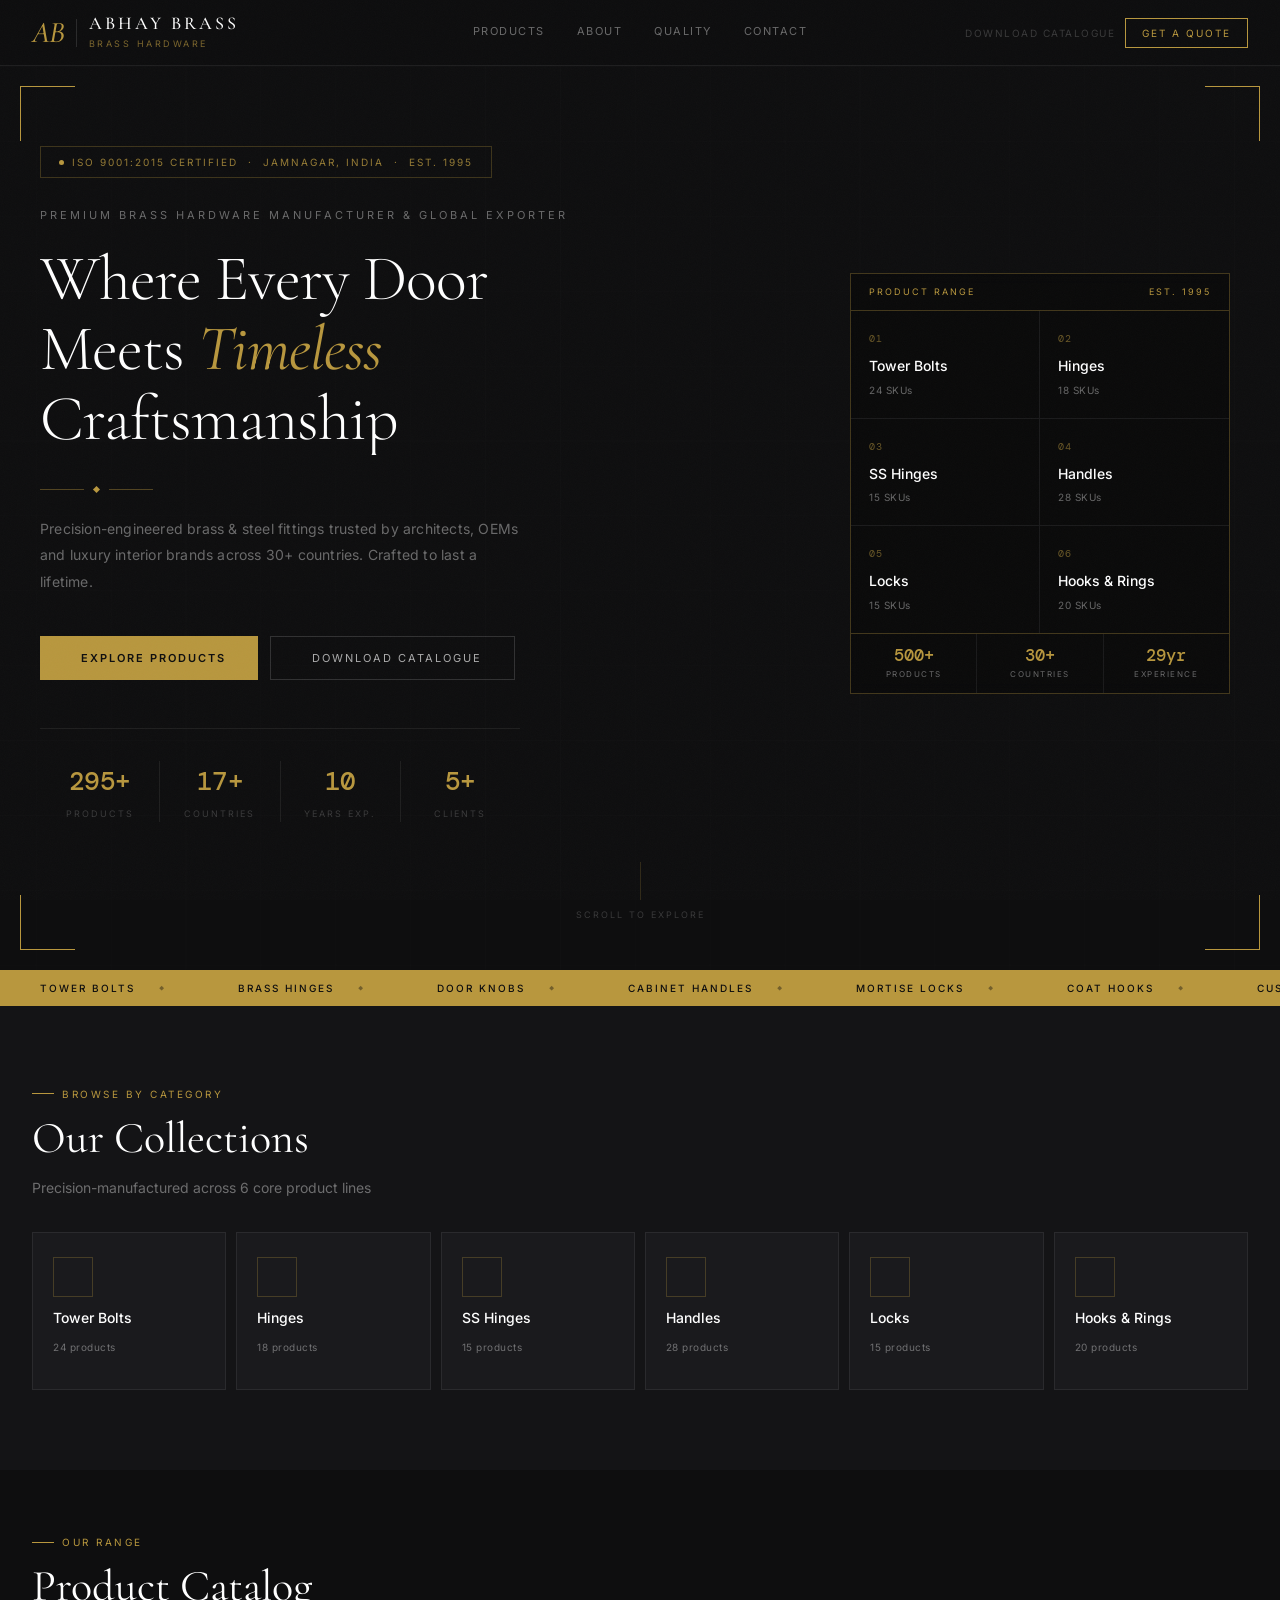
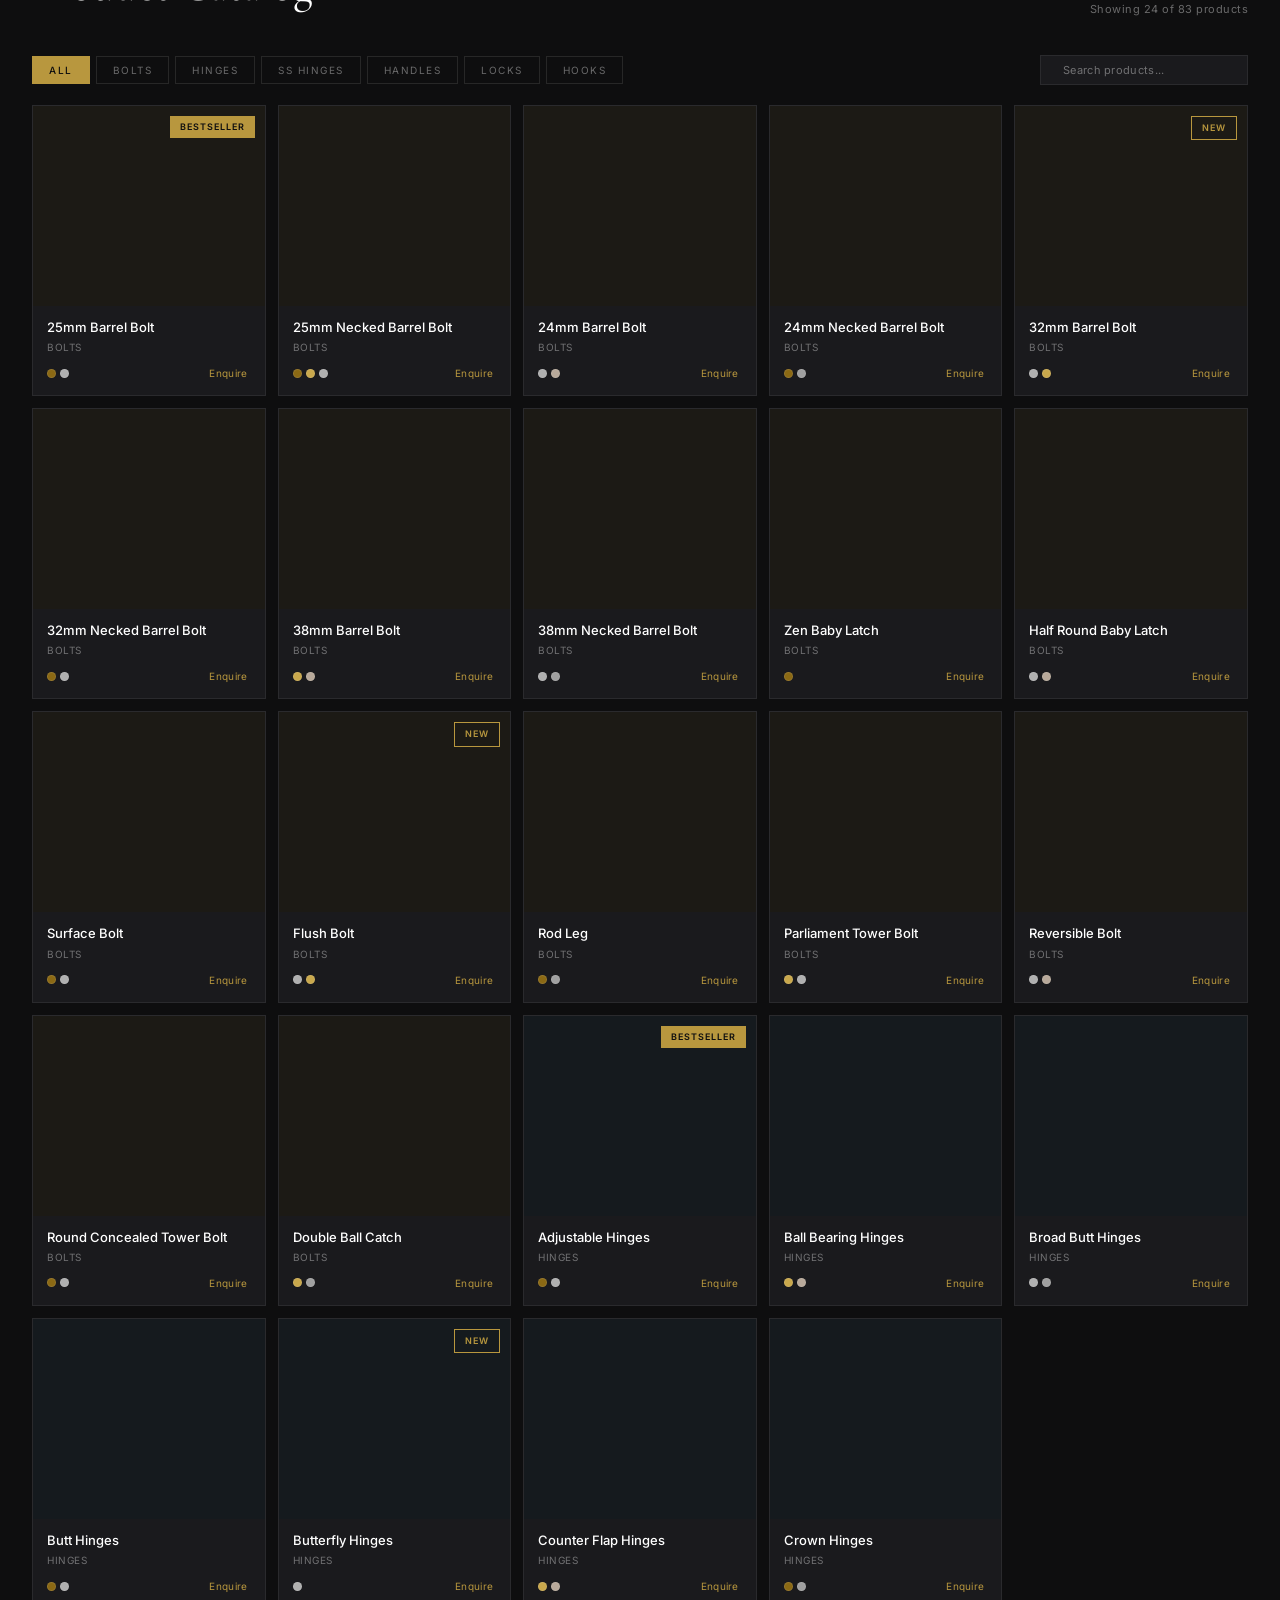
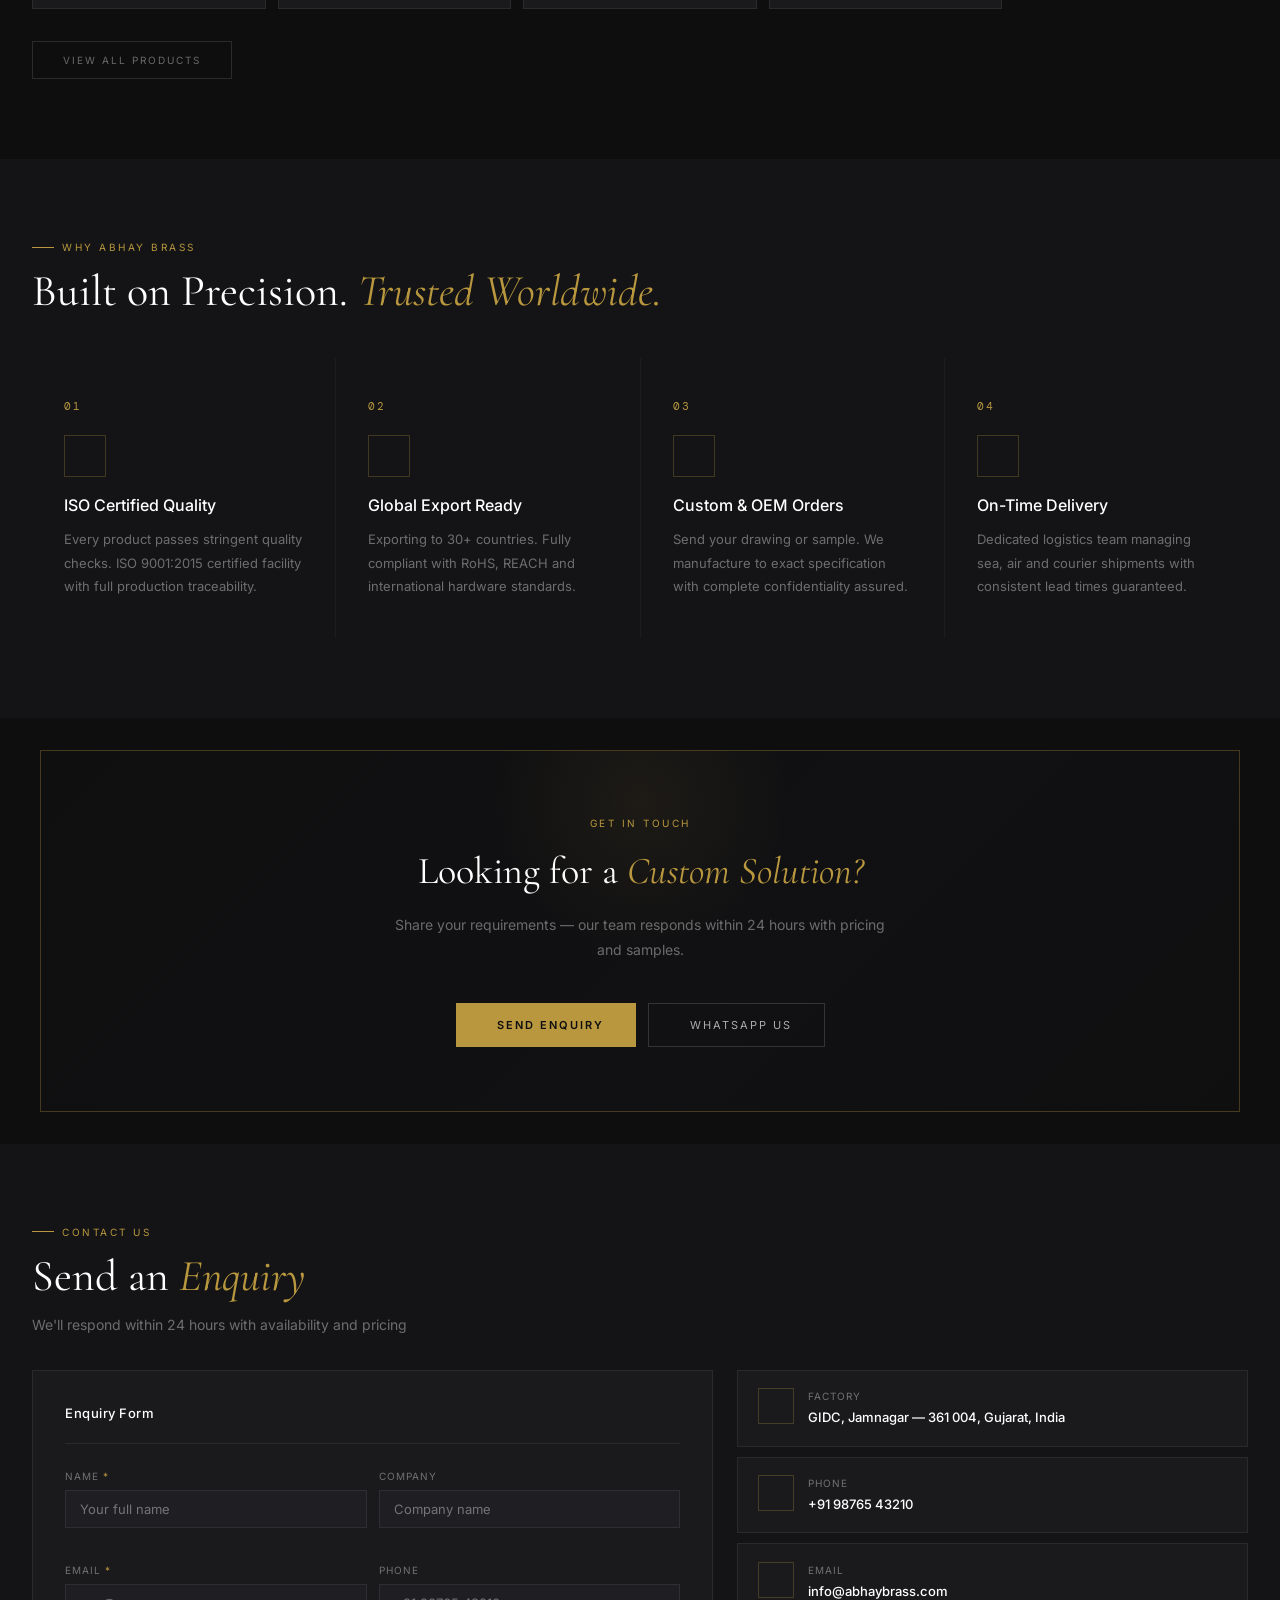
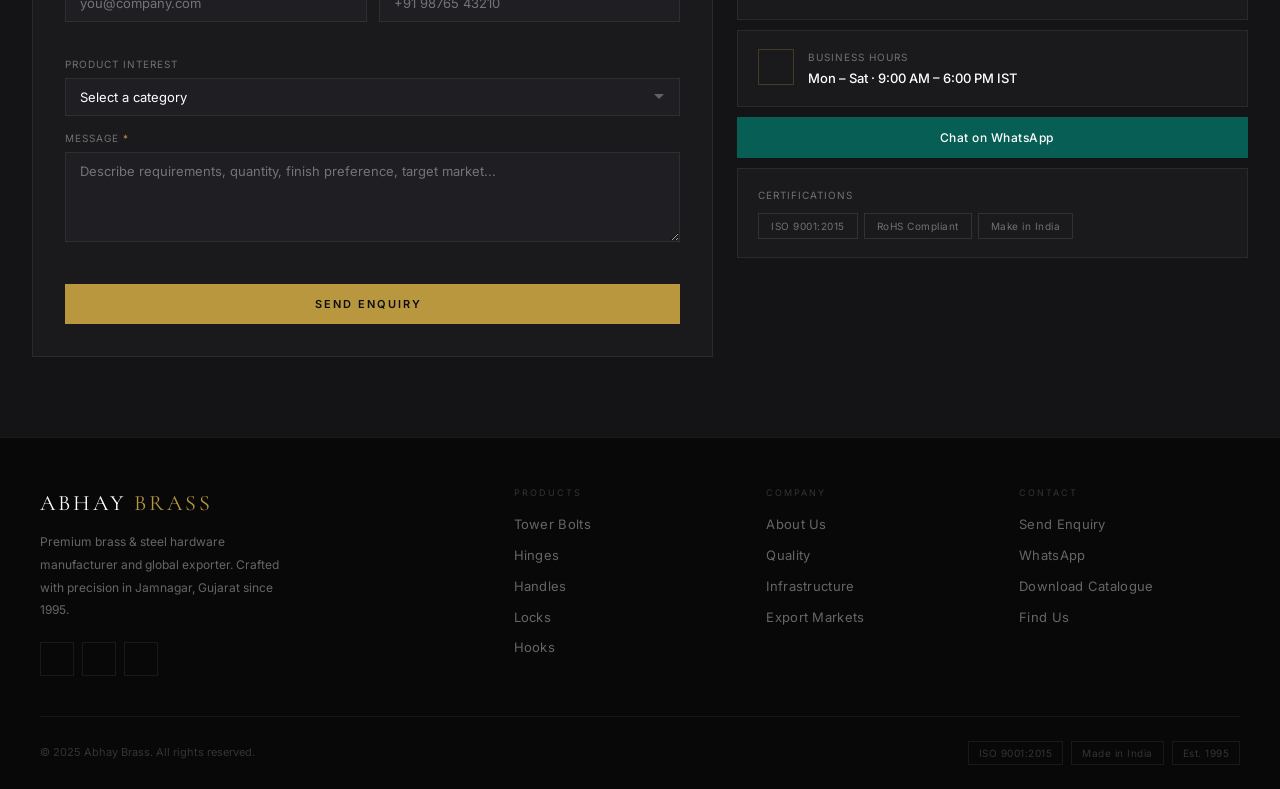
==== commit b71d5072: "Add main stylesheet with layout, typography, and component styles" ====
--- a/index.html
+++ b/index.html
@@ -1,511 +1,452 @@
 <!DOCTYPE html>
 <html lang="en">
-
 <head>
-  <meta charset="UTF-8" />
-  <meta name="viewport" content="width=device-width,initial-scale=1" />
+  <meta charset="UTF-8"/>
+  <meta name="viewport" content="width=device-width,initial-scale=1"/>
   <title>Abhay Brass — Premium Brass &amp; Steel Door Hardware</title>
-  <link rel="preconnect" href="https://fonts.googleapis.com" />
-  <link rel="preconnect" href="https://fonts.gstatic.com" crossorigin />
-  <link
-    href="https://fonts.googleapis.com/css2?family=Cormorant+Garamond:ital,wght@0,300;0,400;0,500;0,600;1,400;1,500&family=Inter:wght@300;400;500;600&family=DM+Mono:wght@400;500&display=swap"
-    rel="stylesheet" />
-  <link rel="stylesheet" href="https://cdn.jsdelivr.net/npm/@tabler/icons-webfont@latest/tabler-icons.min.css" />
-  <link rel="stylesheet" href="styles.css" />
+  <link rel="preconnect" href="https://fonts.googleapis.com"/>
+  <link rel="preconnect" href="https://fonts.gstatic.com" crossorigin/>
+  <link href="https://fonts.googleapis.com/css2?family=Cormorant+Garamond:ital,wght@0,300;0,400;0,500;0,600;1,400;1,500&family=Inter:wght@300;400;500;600&family=DM+Mono:wght@400;500&display=swap" rel="stylesheet"/>
+  <link rel="stylesheet" href="https://cdn.jsdelivr.net/npm/@tabler/icons-webfont@latest/tabler-icons.min.css"/>
+  <link rel="stylesheet" href="styles.css"/>
 </head>
-
 <body>
 
-  <div class="grain" aria-hidden="true"></div>
-
-  <!-- MODAL -->
-  <div class="modal-overlay" id="modal" role="dialog" aria-modal="true" aria-label="Product detail">
-    <div class="modal-box">
-      <button class="modal-close" id="modal-close" aria-label="Close"><i class="ti ti-x"></i></button>
-      <div class="modal-img" id="modal-img"></div>
-      <div class="modal-body">
-        <div class="modal-meta">
-          <div class="modal-cat" id="modal-cat"></div>
-          <div class="modal-name" id="modal-name"></div>
-          <div class="modal-finishes" id="modal-finishes"></div>
-        </div>
-        <button class="sub-btn modal-enq" id="modal-enq">
-          <i class="ti ti-mail" aria-hidden="true"></i> Send Enquiry for This Product
+<div class="grain" aria-hidden="true"></div>
+
+<!-- MODAL -->
+<div class="modal-overlay" id="modal" role="dialog" aria-modal="true" aria-label="Product detail">
+  <div class="modal-box">
+    <button class="modal-close" id="modal-close" aria-label="Close"><i class="ti ti-x"></i></button>
+    <div class="modal-img" id="modal-img"></div>
+    <div class="modal-body">
+      <div class="modal-meta">
+        <div class="modal-cat" id="modal-cat"></div>
+        <div class="modal-name" id="modal-name"></div>
+        <div class="modal-finishes" id="modal-finishes"></div>
+      </div>
+      <button class="sub-btn modal-enq" id="modal-enq">
+        <i class="ti ti-mail" aria-hidden="true"></i> Send Enquiry for This Product
+      </button>
+    </div>
+  </div>
+</div>
+
+<!-- TOAST -->
+<div class="toast" id="toast" role="status" aria-live="polite"></div>
+
+<div class="dw">
+
+<!-- NAV -->
+<nav class="dw-nav" id="nav">
+  <div class="nav-left">
+    <div class="logo-abbr">AB</div>
+    <div class="logo-sep"></div>
+    <div class="logo-text">
+      <div class="logo-name">Abhay Brass</div>
+      <div class="logo-tag">Brass Hardware</div>
+    </div>
+  </div>
+  <div class="nav-center">
+    <a class="nl" href="#products">Products</a>
+    <a class="nl" href="#about">About</a>
+    <a class="nl" href="#quality">Quality</a>
+    <a class="nl" href="#contact">Contact</a>
+  </div>
+  <div class="nav-right">
+    <button class="nav-cat">Download Catalogue</button>
+    <button class="nav-quote"><span>Get a Quote</span></button>
+  </div>
+  <button class="nav-menu" id="nav-menu" aria-label="Toggle menu" aria-expanded="false">
+    <i class="ti ti-menu-2"></i>
+  </button>
+</nav>
+<div class="mobile-menu" id="mobile-menu">
+  <a class="mm-link" href="#products">Products</a>
+  <a class="mm-link" href="#about">About</a>
+  <a class="mm-link" href="#quality">Quality</a>
+  <a class="mm-link" href="#contact">Contact</a>
+  <a class="mm-link" href="#contact">Get a Quote</a>
+</div>
+
+<!-- HERO -->
+<section class="dw-hero" id="home">
+  <div class="grid-bg" aria-hidden="true"><svg viewBox="0 0 1400 700" preserveAspectRatio="xMidYMid slice"><defs><pattern id="gp" width="58" height="58" patternUnits="userSpaceOnUse"><path d="M 58 0 L 0 0 0 58" fill="none" stroke="white" stroke-width="0.4"/></pattern></defs><rect width="100%" height="100%" fill="url(#gp)"/></svg></div>
+  <div class="scan" aria-hidden="true"></div>
+  <div class="corner ctlp" aria-hidden="true"></div><div class="corner ctrp" aria-hidden="true"></div>
+  <div class="corner cblp" aria-hidden="true"></div><div class="corner cbrp" aria-hidden="true"></div>
+  <div class="particles" id="pts" aria-hidden="true"></div>
+
+  <div class="hero-inner">
+    <div class="hero-left">
+      <div class="h-badge"><div class="bdot"></div>ISO 9001:2015 Certified &nbsp;·&nbsp; Jamnagar, India &nbsp;·&nbsp; Est. 1995</div>
+      <div class="h-kicker">Premium Brass Hardware Manufacturer &amp; Global Exporter</div>
+      <h1 class="h1">
+        <span class="h1r" data-delay="1.1s">Where Every Door</span>
+        <span class="h1r" data-delay="1.3s">Meets <em>Timeless</em></span>
+        <span class="h1r" data-delay="1.5s">Craftsmanship</span>
+      </h1>
+      <div class="h-rule"><div class="rl"></div><div class="rd"></div><div class="rl"></div></div>
+      <p class="h-sub">Precision-engineered brass &amp; steel fittings trusted by architects, OEMs and luxury interior brands across 30+ countries. Crafted to last a lifetime.</p>
+      <div class="h-ctas">
+        <button class="cta-p" onclick="document.getElementById('products').scrollIntoView({behavior:'smooth'})">
+          <i class="ti ti-packages" aria-hidden="true"></i> Explore Products
         </button>
-      </div>
-    </div>
-  </div>
-
-  <!-- TOAST -->
-  <div class="toast" id="toast" role="status" aria-live="polite"></div>
-
-  <div class="dw">
-
-    <!-- NAV -->
-    <nav class="dw-nav" id="nav">
-      <div class="nav-left">
-        <div class="logo-abbr">AB</div>
-        <div class="logo-sep"></div>
-        <div class="logo-text">
-          <div class="logo-name">Abhay Brass</div>
-          <div class="logo-tag">Brass Hardware</div>
-        </div>
-      </div>
-      <div class="nav-center">
-        <a class="nl" href="#products">Products</a>
-        <a class="nl" href="#about">About</a>
-        <a class="nl" href="#quality">Quality</a>
-        <a class="nl" href="#contact">Contact</a>
-      </div>
-      <div class="nav-right">
-        <button class="nav-cat">Download Catalogue</button>
-        <button class="nav-quote"><span>Get a Quote</span></button>
-      </div>
-      <button class="nav-menu" id="nav-menu" aria-label="Toggle menu" aria-expanded="false">
-        <i class="ti ti-menu-2"></i>
+        <button class="cta-g">
+          <i class="ti ti-download" aria-hidden="true"></i> Download Catalogue
+        </button>
+      </div>
+      <div class="h-stats">
+        <div class="hst"><div class="hn" id="s1">0+</div><div class="hl">Products</div></div>
+        <div class="hst"><div class="hn" id="s2">0+</div><div class="hl">Countries</div></div>
+        <div class="hst"><div class="hn" id="s3">0</div><div class="hl">Years Exp.</div></div>
+        <div class="hst"><div class="hn" id="s4">0+</div><div class="hl">Clients</div></div>
+      </div>
+    </div>
+
+    <div class="hero-right" aria-hidden="true">
+      <div class="hero-catalog">
+        <div class="hcat-header">
+          <span>Product Range</span>
+          <span>Est. 1995</span>
+        </div>
+        <div class="hcat-grid">
+          <div class="hcat-cell" onclick="filt('Bolts',null)">
+            <div class="hcat-n">01</div>
+            <div class="hcat-nm">Tower Bolts</div>
+            <div class="hcat-ct">24 SKUs</div>
+          </div>
+          <div class="hcat-cell" onclick="filt('Hinges',null)">
+            <div class="hcat-n">02</div>
+            <div class="hcat-nm">Hinges</div>
+            <div class="hcat-ct">18 SKUs</div>
+          </div>
+          <div class="hcat-cell" onclick="filt('Knobs',null)">
+            <div class="hcat-n">03</div>
+            <div class="hcat-nm">SS Hinges</div>
+            <div class="hcat-ct">15 SKUs</div>
+          </div>
+          <div class="hcat-cell" onclick="filt('Handles',null)">
+            <div class="hcat-n">04</div>
+            <div class="hcat-nm">Handles</div>
+            <div class="hcat-ct">28 SKUs</div>
+          </div>
+          <div class="hcat-cell" onclick="filt('Locks',null)">
+            <div class="hcat-n">05</div>
+            <div class="hcat-nm">Locks</div>
+            <div class="hcat-ct">15 SKUs</div>
+          </div>
+          <div class="hcat-cell" onclick="filt('Hooks',null)">
+            <div class="hcat-n">06</div>
+            <div class="hcat-nm">Hooks &amp; Rings</div>
+            <div class="hcat-ct">20 SKUs</div>
+          </div>
+        </div>
+        <div class="hcat-footer">
+          <div class="hcat-stat">
+            <span class="hcat-sv">500+</span>
+            <span class="hcat-sl">Products</span>
+          </div>
+          <div class="hcat-stat">
+            <span class="hcat-sv">30+</span>
+            <span class="hcat-sl">Countries</span>
+          </div>
+          <div class="hcat-stat">
+            <span class="hcat-sv">29yr</span>
+            <span class="hcat-sl">Experience</span>
+          </div>
+        </div>
+      </div>
+    </div>
+  </div>
+
+  <div class="scroll-ind">
+    <div class="sl"><div class="sf"></div></div>
+    <div class="st">Scroll to explore</div>
+  </div>
+</section>
+
+<!-- MARQUEE -->
+<div class="mq" aria-hidden="true">
+  <div class="mq-inner">
+    <span class="mi"><i class="ti ti-bolt"></i>Tower Bolts</span>
+    <span class="mi"><i class="ti ti-rotate-2"></i>Brass Hinges</span>
+    <span class="mi"><i class="ti ti-circle-dot"></i>Door Knobs</span>
+    <span class="mi"><i class="ti ti-grip-horizontal"></i>Cabinet Handles</span>
+    <span class="mi"><i class="ti ti-lock"></i>Mortise Locks</span>
+    <span class="mi"><i class="ti ti-hook"></i>Coat Hooks</span>
+    <span class="mi"><i class="ti ti-settings-2"></i>Custom OEM</span>
+    <span class="mi"><i class="ti ti-world"></i>Global Export</span>
+    <span class="mi"><i class="ti ti-bolt"></i>Tower Bolts</span>
+    <span class="mi"><i class="ti ti-rotate-2"></i>Brass Hinges</span>
+    <span class="mi"><i class="ti ti-circle-dot"></i>Door Knobs</span>
+    <span class="mi"><i class="ti ti-grip-horizontal"></i>Cabinet Handles</span>
+    <span class="mi"><i class="ti ti-lock"></i>Mortise Locks</span>
+    <span class="mi"><i class="ti ti-hook"></i>Coat Hooks</span>
+    <span class="mi"><i class="ti ti-settings-2"></i>Custom OEM</span>
+    <span class="mi"><i class="ti ti-world"></i>Global Export</span>
+  </div>
+</div>
+
+<!-- CATEGORIES -->
+<section class="sec sec-mid" id="about">
+  <div class="sec-eyebrow">Browse by category</div>
+  <h2 class="sec-title reveal">Our Collections</h2>
+  <p class="sec-sub reveal">Precision-manufactured across 6 core product lines</p>
+  <div class="cat-grid" id="cat-grid">
+    <div class="cat-card reveal-stagger" onclick="filt('Bolts',null)">
+      <div class="cat-ic"><i class="ti ti-bolt" aria-hidden="true"></i></div>
+      <div class="cat-nm">Tower Bolts</div>
+      <div class="cat-ct">24 products</div>
+      <div class="cat-arr"><i class="ti ti-arrow-right" aria-hidden="true"></i></div>
+    </div>
+    <div class="cat-card reveal-stagger" onclick="filt('Hinges',null)">
+      <div class="cat-ic"><i class="ti ti-rotate-2" aria-hidden="true"></i></div>
+      <div class="cat-nm">Hinges</div>
+      <div class="cat-ct">18 products</div>
+      <div class="cat-arr"><i class="ti ti-arrow-right" aria-hidden="true"></i></div>
+    </div>
+    <div class="cat-card reveal-stagger" onclick="filt('Knobs',null)">
+      <div class="cat-ic"><i class="ti ti-circle-dot" aria-hidden="true"></i></div>
+      <div class="cat-nm">SS Hinges</div>
+      <div class="cat-ct">15 products</div>
+      <div class="cat-arr"><i class="ti ti-arrow-right" aria-hidden="true"></i></div>
+    </div>
+    <div class="cat-card reveal-stagger" onclick="filt('Handles',null)">
+      <div class="cat-ic"><i class="ti ti-grip-horizontal" aria-hidden="true"></i></div>
+      <div class="cat-nm">Handles</div>
+      <div class="cat-ct">28 products</div>
+      <div class="cat-arr"><i class="ti ti-arrow-right" aria-hidden="true"></i></div>
+    </div>
+    <div class="cat-card reveal-stagger" onclick="filt('Locks',null)">
+      <div class="cat-ic"><i class="ti ti-lock" aria-hidden="true"></i></div>
+      <div class="cat-nm">Locks</div>
+      <div class="cat-ct">15 products</div>
+      <div class="cat-arr"><i class="ti ti-arrow-right" aria-hidden="true"></i></div>
+    </div>
+    <div class="cat-card reveal-stagger" onclick="filt('Hooks',null)">
+      <div class="cat-ic"><i class="ti ti-hook" aria-hidden="true"></i></div>
+      <div class="cat-nm">Hooks &amp; Rings</div>
+      <div class="cat-ct">20 products</div>
+      <div class="cat-arr"><i class="ti ti-arrow-right" aria-hidden="true"></i></div>
+    </div>
+  </div>
+</section>
+
+<!-- PRODUCTS -->
+<section class="sec sec-dark sec-products" id="products">
+  <div class="prod-header">
+    <div>
+      <div class="sec-eyebrow">Our Range</div>
+      <h2 class="sec-title">Product Catalog</h2>
+    </div>
+    <div class="prod-count" id="pcount">Showing 80 products</div>
+  </div>
+  <div class="fbar">
+    <button class="fb on" onclick="filt('All',this)">All</button>
+    <button class="fb" onclick="filt('Bolts',this)">Bolts</button>
+    <button class="fb" onclick="filt('Hinges',this)">Hinges</button>
+    <button class="fb" onclick="filt('Knobs',this)">SS Hinges</button>
+    <button class="fb" onclick="filt('Handles',this)">Handles</button>
+    <button class="fb" onclick="filt('Locks',this)">Locks</button>
+    <button class="fb" onclick="filt('Hooks',this)">Hooks</button>
+    <div class="fsearch-wrap">
+      <i class="ti ti-search" aria-hidden="true"></i>
+      <input class="fsearch-input" id="search-input" type="search" placeholder="Search products..." aria-label="Search products"/>
+    </div>
+  </div>
+  <div class="pgrid" id="pgrid"></div>
+  <div class="no-results" id="no-results" style="display:none">
+    <i class="ti ti-search-off"></i>
+    <p>No products found. Try a different search.</p>
+  </div>
+  <div class="viewall">
+    <button class="btn-va" id="view-all-btn">View All Products <i class="ti ti-arrow-right" aria-hidden="true"></i></button>
+  </div>
+</section>
+
+<!-- WHY ABHAY BRASS -->
+<section class="sec sec-mid why-sec" id="quality">
+  <div class="sec-eyebrow">Why Abhay Brass</div>
+  <h2 class="sec-title reveal">Built on Precision. <em>Trusted Worldwide.</em></h2>
+  <div class="why-wrap" id="why-grid">
+    <div class="why-cell reveal-stagger">
+      <div class="why-n">01</div>
+      <div class="why-icon"><i class="ti ti-certificate" aria-hidden="true"></i></div>
+      <div class="why-t">ISO Certified Quality</div>
+      <div class="why-d">Every product passes stringent quality checks. ISO 9001:2015 certified facility with full production traceability.</div>
+    </div>
+    <div class="why-cell reveal-stagger">
+      <div class="why-n">02</div>
+      <div class="why-icon"><i class="ti ti-world" aria-hidden="true"></i></div>
+      <div class="why-t">Global Export Ready</div>
+      <div class="why-d">Exporting to 30+ countries. Fully compliant with RoHS, REACH and international hardware standards.</div>
+    </div>
+    <div class="why-cell reveal-stagger">
+      <div class="why-n">03</div>
+      <div class="why-icon"><i class="ti ti-settings-2" aria-hidden="true"></i></div>
+      <div class="why-t">Custom &amp; OEM Orders</div>
+      <div class="why-d">Send your drawing or sample. We manufacture to exact specification with complete confidentiality assured.</div>
+    </div>
+    <div class="why-cell reveal-stagger">
+      <div class="why-n">04</div>
+      <div class="why-icon"><i class="ti ti-truck-delivery" aria-hidden="true"></i></div>
+      <div class="why-t">On-Time Delivery</div>
+      <div class="why-d">Dedicated logistics team managing sea, air and courier shipments with consistent lead times guaranteed.</div>
+    </div>
+  </div>
+</section>
+
+<!-- CTA BANNER -->
+<div class="cta-ban-wrap">
+  <div class="cta-ban reveal">
+    <div class="sec-eyebrow sec-eyebrow-center">Get in touch</div>
+    <h2>Looking for a <em>Custom Solution?</em></h2>
+    <p>Share your requirements — our team responds within 24 hours with pricing and samples.</p>
+    <div class="cta-row">
+      <button class="cta-p" onclick="document.getElementById('contact').scrollIntoView({behavior:'smooth'})">
+        <i class="ti ti-mail" aria-hidden="true"></i> Send Enquiry
       </button>
-    </nav>
-    <div class="mobile-menu" id="mobile-menu">
-      <a class="mm-link" href="#products">Products</a>
-      <a class="mm-link" href="#about">About</a>
-      <a class="mm-link" href="#quality">Quality</a>
-      <a class="mm-link" href="#contact">Contact</a>
-      <a class="mm-link" href="#contact">Get a Quote</a>
-    </div>
-
-    <!-- HERO -->
-    <section class="dw-hero" id="home">
-      <div class="grid-bg" aria-hidden="true"><svg viewBox="0 0 1400 700" preserveAspectRatio="xMidYMid slice">
-          <defs>
-            <pattern id="gp" width="58" height="58" patternUnits="userSpaceOnUse">
-              <path d="M 58 0 L 0 0 0 58" fill="none" stroke="white" stroke-width="0.4" />
-            </pattern>
-          </defs>
-          <rect width="100%" height="100%" fill="url(#gp)" />
-        </svg></div>
-      <div class="scan" aria-hidden="true"></div>
-      <div class="corner ctlp" aria-hidden="true"></div>
-      <div class="corner ctrp" aria-hidden="true"></div>
-      <div class="corner cblp" aria-hidden="true"></div>
-      <div class="corner cbrp" aria-hidden="true"></div>
-      <div class="particles" id="pts" aria-hidden="true"></div>
-
-      <div class="hero-inner">
-        <div class="hero-left">
-          <div class="h-badge">
-            <div class="bdot"></div>ISO 9001:2015 Certified &nbsp;·&nbsp; Jamnagar, India &nbsp;·&nbsp; Est. 1995
-          </div>
-          <div class="h-kicker">Premium Brass Hardware Manufacturer &amp; Global Exporter</div>
-          <h1 class="h1">
-            <span class="h1r" data-delay="1.1s">Where Every Door</span>
-            <span class="h1r" data-delay="1.3s">Meets <em>Timeless</em></span>
-            <span class="h1r" data-delay="1.5s">Craftsmanship</span>
-          </h1>
-          <div class="h-rule">
-            <div class="rl"></div>
-            <div class="rd"></div>
-            <div class="rl"></div>
-          </div>
-          <p class="h-sub">Precision-engineered brass &amp; steel fittings trusted by architects, OEMs and luxury
-            interior brands across 30+ countries. Crafted to last a lifetime.</p>
-          <div class="h-ctas">
-            <button class="cta-p" onclick="document.getElementById('products').scrollIntoView({behavior:'smooth'})">
-              <i class="ti ti-packages" aria-hidden="true"></i> Explore Products
-            </button>
-            <button class="cta-g">
-              <i class="ti ti-download" aria-hidden="true"></i> Download Catalogue
-            </button>
-          </div>
-          <div class="h-stats">
-            <div class="hst">
-              <div class="hn" id="s1">0+</div>
-              <div class="hl">Products</div>
-            </div>
-            <div class="hst">
-              <div class="hn" id="s2">0+</div>
-              <div class="hl">Countries</div>
-            </div>
-            <div class="hst">
-              <div class="hn" id="s3">0</div>
-              <div class="hl">Years Exp.</div>
-            </div>
-            <div class="hst">
-              <div class="hn" id="s4">0+</div>
-              <div class="hl">Clients</div>
-            </div>
-          </div>
-        </div>
-
-        <div class="hero-right" aria-hidden="true">
-          <div class="hero-catalog">
-            <div class="hcat-header">
-              <span>Product Range</span>
-              <span>Est. 1995</span>
-            </div>
-            <div class="hcat-grid">
-              <div class="hcat-cell" onclick="filt('Bolts',null)">
-                <div class="hcat-n">01</div>
-                <div class="hcat-nm">Tower Bolts</div>
-                <div class="hcat-ct">24 SKUs</div>
-              </div>
-              <div class="hcat-cell" onclick="filt('Hinges',null)">
-                <div class="hcat-n">02</div>
-                <div class="hcat-nm">Hinges</div>
-                <div class="hcat-ct">18 SKUs</div>
-              </div>
-              <div class="hcat-cell" onclick="filt('Knobs',null)">
-                <div class="hcat-n">03</div>
-                <div class="hcat-nm">SS Hinges</div>
-                <div class="hcat-ct">15 SKUs</div>
-              </div>
-              <div class="hcat-cell" onclick="filt('Handles',null)">
-                <div class="hcat-n">04</div>
-                <div class="hcat-nm">Handles</div>
-                <div class="hcat-ct">28 SKUs</div>
-              </div>
-              <div class="hcat-cell" onclick="filt('Locks',null)">
-                <div class="hcat-n">05</div>
-                <div class="hcat-nm">Locks</div>
-                <div class="hcat-ct">15 SKUs</div>
-              </div>
-              <div class="hcat-cell" onclick="filt('Hooks',null)">
-                <div class="hcat-n">06</div>
-                <div class="hcat-nm">Hooks &amp; Rings</div>
-                <div class="hcat-ct">20 SKUs</div>
-              </div>
-            </div>
-            <div class="hcat-footer">
-              <div class="hcat-stat">
-                <span class="hcat-sv">500+</span>
-                <span class="hcat-sl">Products</span>
-              </div>
-              <div class="hcat-stat">
-                <span class="hcat-sv">30+</span>
-                <span class="hcat-sl">Countries</span>
-              </div>
-              <div class="hcat-stat">
-                <span class="hcat-sv">29yr</span>
-                <span class="hcat-sl">Experience</span>
-              </div>
-            </div>
-          </div>
-        </div>
-      </div>
-
-      <div class="scroll-ind">
-        <div class="sl">
-          <div class="sf"></div>
-        </div>
-        <div class="st">Scroll to explore</div>
-      </div>
-    </section>
-
-    <!-- MARQUEE -->
-    <div class="mq" aria-hidden="true">
-      <div class="mq-inner">
-        <span class="mi"><i class="ti ti-bolt"></i>Tower Bolts</span>
-        <span class="mi"><i class="ti ti-rotate-2"></i>Brass Hinges</span>
-        <span class="mi"><i class="ti ti-circle-dot"></i>Door Knobs</span>
-        <span class="mi"><i class="ti ti-grip-horizontal"></i>Cabinet Handles</span>
-        <span class="mi"><i class="ti ti-lock"></i>Mortise Locks</span>
-        <span class="mi"><i class="ti ti-hook"></i>Coat Hooks</span>
-        <span class="mi"><i class="ti ti-settings-2"></i>Custom OEM</span>
-        <span class="mi"><i class="ti ti-world"></i>Global Export</span>
-        <span class="mi"><i class="ti ti-bolt"></i>Tower Bolts</span>
-        <span class="mi"><i class="ti ti-rotate-2"></i>Brass Hinges</span>
-        <span class="mi"><i class="ti ti-circle-dot"></i>Door Knobs</span>
-        <span class="mi"><i class="ti ti-grip-horizontal"></i>Cabinet Handles</span>
-        <span class="mi"><i class="ti ti-lock"></i>Mortise Locks</span>
-        <span class="mi"><i class="ti ti-hook"></i>Coat Hooks</span>
-        <span class="mi"><i class="ti ti-settings-2"></i>Custom OEM</span>
-        <span class="mi"><i class="ti ti-world"></i>Global Export</span>
-      </div>
-    </div>
-
-    <!-- CATEGORIES -->
-    <section class="sec sec-mid" id="about">
-      <div class="sec-eyebrow">Browse by category</div>
-      <h2 class="sec-title reveal">Our Collections</h2>
-      <p class="sec-sub reveal">Precision-manufactured across 6 core product lines</p>
-      <div class="cat-grid" id="cat-grid">
-        <div class="cat-card reveal-stagger" onclick="filt('Bolts',null)">
-          <div class="cat-ic"><i class="ti ti-bolt" aria-hidden="true"></i></div>
-          <div class="cat-nm">Tower Bolts</div>
-          <div class="cat-ct">24 products</div>
-          <div class="cat-arr"><i class="ti ti-arrow-right" aria-hidden="true"></i></div>
-        </div>
-        <div class="cat-card reveal-stagger" onclick="filt('Hinges',null)">
-          <div class="cat-ic"><i class="ti ti-rotate-2" aria-hidden="true"></i></div>
-          <div class="cat-nm">Hinges</div>
-          <div class="cat-ct">18 products</div>
-          <div class="cat-arr"><i class="ti ti-arrow-right" aria-hidden="true"></i></div>
-        </div>
-        <div class="cat-card reveal-stagger" onclick="filt('Knobs',null)">
-          <div class="cat-ic"><i class="ti ti-circle-dot" aria-hidden="true"></i></div>
-          <div class="cat-nm">SS Hinges</div>
-          <div class="cat-ct">15 products</div>
-          <div class="cat-arr"><i class="ti ti-arrow-right" aria-hidden="true"></i></div>
-        </div>
-        <div class="cat-card reveal-stagger" onclick="filt('Handles',null)">
-          <div class="cat-ic"><i class="ti ti-grip-horizontal" aria-hidden="true"></i></div>
-          <div class="cat-nm">Handles</div>
-          <div class="cat-ct">28 products</div>
-          <div class="cat-arr"><i class="ti ti-arrow-right" aria-hidden="true"></i></div>
-        </div>
-        <div class="cat-card reveal-stagger" onclick="filt('Locks',null)">
-          <div class="cat-ic"><i class="ti ti-lock" aria-hidden="true"></i></div>
-          <div class="cat-nm">Locks</div>
-          <div class="cat-ct">15 products</div>
-          <div class="cat-arr"><i class="ti ti-arrow-right" aria-hidden="true"></i></div>
-        </div>
-        <div class="cat-card reveal-stagger" onclick="filt('Hooks',null)">
-          <div class="cat-ic"><i class="ti ti-hook" aria-hidden="true"></i></div>
-          <div class="cat-nm">Hooks &amp; Rings</div>
-          <div class="cat-ct">20 products</div>
-          <div class="cat-arr"><i class="ti ti-arrow-right" aria-hidden="true"></i></div>
-        </div>
-      </div>
-    </section>
-
-    <!-- PRODUCTS -->
-    <section class="sec sec-dark sec-products" id="products">
-      <div class="prod-header">
-        <div>
-          <div class="sec-eyebrow">Our Range</div>
-          <h2 class="sec-title">Product Catalog</h2>
-        </div>
-        <div class="prod-count" id="pcount">Showing 80 products</div>
-      </div>
-      <div class="fbar">
-        <button class="fb on" onclick="filt('All',this)">All</button>
-        <button class="fb" onclick="filt('Bolts',this)">Bolts</button>
-        <button class="fb" onclick="filt('Hinges',this)">Hinges</button>
-        <button class="fb" onclick="filt('Knobs',this)">SS Hinges</button>
-        <button class="fb" onclick="filt('Handles',this)">Handles</button>
-        <button class="fb" onclick="filt('Locks',this)">Locks</button>
-        <button class="fb" onclick="filt('Hooks',this)">Hooks</button>
-        <div class="fsearch-wrap">
-          <i class="ti ti-search" aria-hidden="true"></i>
-          <input class="fsearch-input" id="search-input" type="search" placeholder="Search products..."
-            aria-label="Search products" />
-        </div>
-      </div>
-      <div class="pgrid" id="pgrid"></div>
-      <div class="no-results" id="no-results" style="display:none">
-        <i class="ti ti-search-off"></i>
-        <p>No products found. Try a different search.</p>
-      </div>
-      <div class="viewall">
-        <button class="btn-va" id="view-all-btn">View All Products <i class="ti ti-arrow-right"
-            aria-hidden="true"></i></button>
-      </div>
-    </section>
-
-    <!-- WHY ABHAY BRASS -->
-    <section class="sec sec-mid why-sec" id="quality">
-      <div class="sec-eyebrow">Why Abhay Brass</div>
-      <h2 class="sec-title reveal">Built on Precision. <em>Trusted Worldwide.</em></h2>
-      <div class="why-wrap" id="why-grid">
-        <div class="why-cell reveal-stagger">
-          <div class="why-n">01</div>
-          <div class="why-icon"><i class="ti ti-certificate" aria-hidden="true"></i></div>
-          <div class="why-t">ISO Certified Quality</div>
-          <div class="why-d">Every product passes stringent quality checks. ISO 9001:2015 certified facility with full
-            production traceability.</div>
-        </div>
-        <div class="why-cell reveal-stagger">
-          <div class="why-n">02</div>
-          <div class="why-icon"><i class="ti ti-world" aria-hidden="true"></i></div>
-          <div class="why-t">Global Export Ready</div>
-          <div class="why-d">Exporting to 30+ countries. Fully compliant with RoHS, REACH and international hardware
-            standards.</div>
-        </div>
-        <div class="why-cell reveal-stagger">
-          <div class="why-n">03</div>
-          <div class="why-icon"><i class="ti ti-settings-2" aria-hidden="true"></i></div>
-          <div class="why-t">Custom &amp; OEM Orders</div>
-          <div class="why-d">Send your drawing or sample. We manufacture to exact specification with complete
-            confidentiality assured.</div>
-        </div>
-        <div class="why-cell reveal-stagger">
-          <div class="why-n">04</div>
-          <div class="why-icon"><i class="ti ti-truck-delivery" aria-hidden="true"></i></div>
-          <div class="why-t">On-Time Delivery</div>
-          <div class="why-d">Dedicated logistics team managing sea, air and courier shipments with consistent lead times
-            guaranteed.</div>
-        </div>
-      </div>
-    </section>
-
-    <!-- CTA BANNER -->
-    <div class="cta-ban-wrap">
-      <div class="cta-ban reveal">
-        <div class="sec-eyebrow sec-eyebrow-center">Get in touch</div>
-        <h2>Looking for a <em>Custom Solution?</em></h2>
-        <p>Share your requirements — our team responds within 24 hours with pricing and samples.</p>
-        <div class="cta-row">
-          <button class="cta-p" onclick="document.getElementById('contact').scrollIntoView({behavior:'smooth'})">
-            <i class="ti ti-mail" aria-hidden="true"></i> Send Enquiry
-          </button>
-          <button class="cta-g">
-            <i class="ti ti-brand-whatsapp" aria-hidden="true"></i> WhatsApp Us
-          </button>
-        </div>
-      </div>
-    </div>
-
-    <!-- CONTACT -->
-    <section class="sec sec-mid" id="contact">
-      <div class="sec-eyebrow">Contact us</div>
-      <h2 class="sec-title reveal">Send an <em>Enquiry</em></h2>
-      <p class="sec-sub reveal">We'll respond within 24 hours with availability and pricing</p>
-      <div class="con-grid">
-        <div class="cform reveal">
-          <div class="cft">Enquiry Form</div>
-          <!-- NOTE: First submission triggers a one-time confirmation email from FormSubmit to info@abhaybrass.com — click Activate to go live -->
-          <form id="enquiry-form" novalidate>
-            <div class="fg-row">
-              <div class="fg">
-                <label class="fl" for="f-name">Name <span class="req" aria-hidden="true">*</span></label>
-                <input class="fi" id="f-name" name="name" type="text" placeholder="Your full name" required
-                  autocomplete="name" />
-                <div class="ferr" id="err-name" role="alert"></div>
-              </div>
-              <div class="fg">
-                <label class="fl" for="f-company">Company</label>
-                <input class="fi" id="f-company" name="company" type="text" placeholder="Company name"
-                  autocomplete="organization" />
-              </div>
-            </div>
-            <div class="fg-row">
-              <div class="fg">
-                <label class="fl" for="f-email">Email <span class="req" aria-hidden="true">*</span></label>
-                <input class="fi" id="f-email" name="email" type="email" placeholder="you@company.com" required
-                  autocomplete="email" />
-                <div class="ferr" id="err-email" role="alert"></div>
-              </div>
-              <div class="fg">
-                <label class="fl" for="f-phone">Phone</label>
-                <input class="fi" id="f-phone" name="phone" type="tel" placeholder="+91 98765 43210"
-                  autocomplete="tel" />
-              </div>
-            </div>
-            <div class="fg">
-              <label class="fl" for="f-product">Product Interest</label>
-              <select class="fi" id="f-product" name="product">
-                <option value="">Select a category</option>
-                <option>Tower Bolts</option>
-                <option>Hinges</option>
-                <option>SS Hinges</option>
-                <option>Handles</option>
-                <option>Locks</option>
-                <option>Hooks &amp; Rings</option>
-                <option>Custom / OEM</option>
-              </select>
-            </div>
-            <div class="fg">
-              <label class="fl" for="f-message">Message <span class="req" aria-hidden="true">*</span></label>
-              <textarea class="fi" id="f-message" name="message"
-                placeholder="Describe requirements, quantity, finish preference, target market..." required></textarea>
-              <div class="ferr" id="err-message" role="alert"></div>
-            </div>
-            <button class="sub-btn" type="submit" id="sub-btn">
-              <span class="sub-text">Send Enquiry</span>
-              <i class="ti ti-send sub-icon" aria-hidden="true"></i>
-              <span class="sub-loading" aria-hidden="true"><i class="ti ti-loader-2 spin"></i></span>
-            </button>
-          </form>
-        </div>
-        <div class="cinfo reveal">
-          <div class="ci">
-            <div class="ci-ic"><i class="ti ti-map-pin" aria-hidden="true"></i></div>
-            <div>
-              <div class="ci-lb">Factory</div>
-              <div class="ci-vl">GIDC, Jamnagar — 361 004, Gujarat, India</div>
-            </div>
-          </div>
-          <div class="ci">
-            <div class="ci-ic"><i class="ti ti-phone" aria-hidden="true"></i></div>
-            <div>
-              <div class="ci-lb">Phone</div>
-              <div class="ci-vl">+91 98765 43210</div>
-            </div>
-          </div>
-          <div class="ci">
-            <div class="ci-ic"><i class="ti ti-mail" aria-hidden="true"></i></div>
-            <div>
-              <div class="ci-lb">Email</div>
-              <div class="ci-vl">info@abhaybrass.com</div>
-            </div>
-          </div>
-          <div class="ci">
-            <div class="ci-ic"><i class="ti ti-clock" aria-hidden="true"></i></div>
-            <div>
-              <div class="ci-lb">Business Hours</div>
-              <div class="ci-vl">Mon – Sat · 9:00 AM – 6:00 PM IST</div>
-            </div>
-          </div>
-          <button class="wa-btn"><i class="ti ti-brand-whatsapp" aria-hidden="true"></i> Chat on WhatsApp</button>
-          <div class="certs">
-            <div class="certs-l">Certifications</div>
-            <div class="cert-tags">
-              <span class="ctag">ISO 9001:2015</span>
-              <span class="ctag">RoHS Compliant</span>
-              <span class="ctag">Make in India</span>
-            </div>
-          </div>
-        </div>
-      </div>
-    </section>
-
-    <!-- FOOTER -->
-    <footer class="footer">
-      <div class="ftop">
-        <div>
-          <div class="f-brand">Abhay <em>Brass</em></div>
-          <div class="f-desc">Premium brass &amp; steel hardware manufacturer and global exporter. Crafted with
-            precision in Jamnagar, Gujarat since 1995.</div>
-          <div class="f-social">
-            <a class="fsoc" href="#" aria-label="LinkedIn"><i class="ti ti-brand-linkedin"></i></a>
-            <a class="fsoc" href="#" aria-label="WhatsApp"><i class="ti ti-brand-whatsapp"></i></a>
-            <a class="fsoc" href="#" aria-label="Instagram"><i class="ti ti-brand-instagram"></i></a>
-          </div>
-        </div>
-        <div>
-          <div class="fh">Products</div>
-          <a class="fl2" onclick="filt('Bolts',null)">Tower Bolts</a>
-          <a class="fl2" onclick="filt('Hinges',null)">Hinges</a>
-          <a class="fl2" onclick="filt('Handles',null)">Handles</a>
-          <a class="fl2" onclick="filt('Locks',null)">Locks</a>
-          <a class="fl2" onclick="filt('Hooks',null)">Hooks</a>
-        </div>
-        <div>
-          <div class="fh">Company</div>
-          <a class="fl2" href="#about">About Us</a>
-          <a class="fl2" href="#quality">Quality</a>
-          <a class="fl2" href="#quality">Infrastructure</a>
-          <a class="fl2" href="#contact">Export Markets</a>
-        </div>
-        <div>
-          <div class="fh">Contact</div>
-          <a class="fl2" href="#contact">Send Enquiry</a>
-          <a class="fl2">WhatsApp</a>
-          <a class="fl2">Download Catalogue</a>
-          <a class="fl2" href="#contact">Find Us</a>
-        </div>
-      </div>
-      <div class="fbot">
-        <div class="fcopy">© 2025 Abhay Brass. All rights reserved.</div>
-        <div class="fbadges">
-          <span class="fbadge">ISO 9001:2015</span>
-          <span class="fbadge">Made in India</span>
-          <span class="fbadge">Est. 1995</span>
-        </div>
-      </div>
-    </footer>
-
-  </div>
-  <script src="main.js"></script>
+      <button class="cta-g">
+        <i class="ti ti-brand-whatsapp" aria-hidden="true"></i> WhatsApp Us
+      </button>
+    </div>
+  </div>
+</div>
+
+<!-- CONTACT -->
+<section class="sec sec-mid" id="contact">
+  <div class="sec-eyebrow">Contact us</div>
+  <h2 class="sec-title reveal">Send an <em>Enquiry</em></h2>
+  <p class="sec-sub reveal">We'll respond within 24 hours with availability and pricing</p>
+  <div class="con-grid">
+    <div class="cform reveal">
+      <div class="cft">Enquiry Form</div>
+      <!-- NOTE: First submission triggers a one-time confirmation email from FormSubmit to info@abhaybrass.com — click Activate to go live -->
+      <form id="enquiry-form" novalidate>
+        <div class="fg-row">
+          <div class="fg">
+            <label class="fl" for="f-name">Name <span class="req" aria-hidden="true">*</span></label>
+            <input class="fi" id="f-name" name="name" type="text" placeholder="Your full name" required autocomplete="name"/>
+            <div class="ferr" id="err-name" role="alert"></div>
+          </div>
+          <div class="fg">
+            <label class="fl" for="f-company">Company</label>
+            <input class="fi" id="f-company" name="company" type="text" placeholder="Company name" autocomplete="organization"/>
+          </div>
+        </div>
+        <div class="fg-row">
+          <div class="fg">
+            <label class="fl" for="f-email">Email <span class="req" aria-hidden="true">*</span></label>
+            <input class="fi" id="f-email" name="email" type="email" placeholder="you@company.com" required autocomplete="email"/>
+            <div class="ferr" id="err-email" role="alert"></div>
+          </div>
+          <div class="fg">
+            <label class="fl" for="f-phone">Phone</label>
+            <input class="fi" id="f-phone" name="phone" type="tel" placeholder="+91 98765 43210" autocomplete="tel"/>
+          </div>
+        </div>
+        <div class="fg">
+          <label class="fl" for="f-product">Product Interest</label>
+          <select class="fi" id="f-product" name="product">
+            <option value="">Select a category</option>
+            <option>Tower Bolts</option>
+            <option>Hinges</option>
+            <option>SS Hinges</option>
+            <option>Handles</option>
+            <option>Locks</option>
+            <option>Hooks &amp; Rings</option>
+            <option>Custom / OEM</option>
+          </select>
+        </div>
+        <div class="fg">
+          <label class="fl" for="f-message">Message <span class="req" aria-hidden="true">*</span></label>
+          <textarea class="fi" id="f-message" name="message" placeholder="Describe requirements, quantity, finish preference, target market..." required></textarea>
+          <div class="ferr" id="err-message" role="alert"></div>
+        </div>
+        <button class="sub-btn" type="submit" id="sub-btn">
+          <span class="sub-text">Send Enquiry</span>
+          <i class="ti ti-send sub-icon" aria-hidden="true"></i>
+          <span class="sub-loading" aria-hidden="true"><i class="ti ti-loader-2 spin"></i></span>
+        </button>
+      </form>
+    </div>
+    <div class="cinfo reveal">
+      <div class="ci">
+        <div class="ci-ic"><i class="ti ti-map-pin" aria-hidden="true"></i></div>
+        <div><div class="ci-lb">Factory</div><div class="ci-vl">GIDC, Jamnagar — 361 004, Gujarat, India</div></div>
+      </div>
+      <div class="ci">
+        <div class="ci-ic"><i class="ti ti-phone" aria-hidden="true"></i></div>
+        <div><div class="ci-lb">Phone</div><div class="ci-vl">+91 98765 43210</div></div>
+      </div>
+      <div class="ci">
+        <div class="ci-ic"><i class="ti ti-mail" aria-hidden="true"></i></div>
+        <div><div class="ci-lb">Email</div><div class="ci-vl">info@abhaybrass.com</div></div>
+      </div>
+      <div class="ci">
+        <div class="ci-ic"><i class="ti ti-clock" aria-hidden="true"></i></div>
+        <div><div class="ci-lb">Business Hours</div><div class="ci-vl">Mon – Sat · 9:00 AM – 6:00 PM IST</div></div>
+      </div>
+      <button class="wa-btn"><i class="ti ti-brand-whatsapp" aria-hidden="true"></i> Chat on WhatsApp</button>
+      <div class="certs">
+        <div class="certs-l">Certifications</div>
+        <div class="cert-tags">
+          <span class="ctag">ISO 9001:2015</span>
+          <span class="ctag">RoHS Compliant</span>
+          <span class="ctag">Make in India</span>
+        </div>
+      </div>
+    </div>
+  </div>
+</section>
+
+<!-- FOOTER -->
+<footer class="footer">
+  <div class="ftop">
+    <div>
+      <div class="f-brand">Abhay <em>Brass</em></div>
+      <div class="f-desc">Premium brass &amp; steel hardware manufacturer and global exporter. Crafted with precision in Jamnagar, Gujarat since 1995.</div>
+      <div class="f-social">
+        <a class="fsoc" href="#" aria-label="LinkedIn"><i class="ti ti-brand-linkedin"></i></a>
+        <a class="fsoc" href="#" aria-label="WhatsApp"><i class="ti ti-brand-whatsapp"></i></a>
+        <a class="fsoc" href="#" aria-label="Instagram"><i class="ti ti-brand-instagram"></i></a>
+      </div>
+    </div>
+    <div>
+      <div class="fh">Products</div>
+      <a class="fl2" onclick="filt('Bolts',null)">Tower Bolts</a>
+      <a class="fl2" onclick="filt('Hinges',null)">Hinges</a>
+      <a class="fl2" onclick="filt('Handles',null)">Handles</a>
+      <a class="fl2" onclick="filt('Locks',null)">Locks</a>
+      <a class="fl2" onclick="filt('Hooks',null)">Hooks</a>
+    </div>
+    <div>
+      <div class="fh">Company</div>
+      <a class="fl2" href="#about">About Us</a>
+      <a class="fl2" href="#quality">Quality</a>
+      <a class="fl2" href="#quality">Infrastructure</a>
+      <a class="fl2" href="#contact">Export Markets</a>
+    </div>
+    <div>
+      <div class="fh">Contact</div>
+      <a class="fl2" href="#contact">Send Enquiry</a>
+      <a class="fl2">WhatsApp</a>
+      <a class="fl2">Download Catalogue</a>
+      <a class="fl2" href="#contact">Find Us</a>
+    </div>
+  </div>
+  <div class="fbot">
+    <div class="fcopy">© 2025 Abhay Brass. All rights reserved.</div>
+    <div class="fbadges">
+      <span class="fbadge">ISO 9001:2015</span>
+      <span class="fbadge">Made in India</span>
+      <span class="fbadge">Est. 1995</span>
+    </div>
+  </div>
+</footer>
+
+</div>
+<script src="main.js"></script>
 </body>
-
-</html>+</html>
--- a/styles.css
+++ b/styles.css
@@ -1,1860 +1,585 @@
 /* ── VARIABLES & FONTS ── */
 :root {
-  --g: #b8973e;
-  --gl: rgba(184, 151, 62, 0.12);
-  --gb: rgba(184, 151, 62, 0.28);
-  --g-light: #d4af50;
-  --dark: #080809;
-  --dark2: #0e0e0f;
+  --g: #B8973E;
+  --gl: rgba(184,151,62,0.12);
+  --gb: rgba(184,151,62,0.28);
+  --g-light: #D4AF50;
+  --dark:  #080809;
+  --dark2: #0E0E0F;
   --dark3: #141416;
-  --dark4: #1a1a1d;
-  --dark5: #1f1f23;
-  --text: #ffffff;
-  --text2: rgba(255, 255, 255, 0.65);
-  --text3: rgba(255, 255, 255, 0.38);
-  --text4: rgba(255, 255, 255, 0.18);
-  --border: rgba(255, 255, 255, 0.07);
-  --border-g: rgba(184, 151, 62, 0.32);
-  --font-head: "Cormorant Garamond", Georgia, serif;
-  --font-body: "Inter", system-ui, -apple-system, sans-serif;
-  --font-mono: "DM Mono", "Courier New", monospace;
+  --dark4: #1A1A1D;
+  --dark5: #1F1F23;
+  --text:  #FFFFFF;
+  --text2: rgba(255,255,255,0.65);
+  --text3: rgba(255,255,255,0.38);
+  --text4: rgba(255,255,255,0.18);
+  --border: rgba(255,255,255,0.07);
+  --border-g: rgba(184,151,62,0.32);
+  --font-head: 'Cormorant Garamond', Georgia, serif;
+  --font-body: 'Inter', system-ui, -apple-system, sans-serif;
+  --font-mono: 'DM Mono', 'Courier New', monospace;
 }
 
 /* ── RESET ── */
-*,
-*::before,
-*::after {
-  box-sizing: border-box;
-  margin: 0;
-  padding: 0;
-}
-html {
-  scroll-behavior: smooth;
-}
-body {
-  font-family: var(--font-body);
-  background: var(--dark2);
-  color: var(--text);
-  line-height: 1.6;
-  -webkit-font-smoothing: antialiased;
-}
-a {
-  text-decoration: none;
-  cursor: pointer;
-}
-button {
-  font-family: var(--font-body);
-}
-img {
-  max-width: 100%;
-  display: block;
-}
+*, *::before, *::after { box-sizing: border-box; margin: 0; padding: 0; }
+html { scroll-behavior: smooth; }
+body { font-family: var(--font-body); background: var(--dark2); color: var(--text); line-height: 1.6; -webkit-font-smoothing: antialiased; }
+a { text-decoration: none; cursor: pointer; }
+button { font-family: var(--font-body); }
+img { max-width: 100%; display: block; }
 
 /* ── GRAIN TEXTURE ── */
 .grain {
-  position: fixed;
-  inset: 0;
-  z-index: 9999;
-  pointer-events: none;
-  opacity: 0.025;
+  position: fixed; inset: 0; z-index: 9999; pointer-events: none; opacity: 0.025;
   background-image: url("data:image/svg+xml,%3Csvg viewBox='0 0 256 256' xmlns='http://www.w3.org/2000/svg'%3E%3Cfilter id='n'%3E%3CfeTurbulence type='fractalNoise' baseFrequency='0.9' numOctaves='4' stitchTiles='stitch'/%3E%3C/filter%3E%3Crect width='100%25' height='100%25' filter='url(%23n)'/%3E%3C/svg%3E");
   background-size: 200px 200px;
 }
 
 /* ── SCROLL REVEAL ── */
 .reveal {
-  opacity: 0;
-  transform: translateY(24px);
-  transition:
-    opacity 0.7s ease,
-    transform 0.7s ease;
-}
-.reveal.visible {
-  opacity: 1;
-  transform: translateY(0);
-}
+  opacity: 0; transform: translateY(24px);
+  transition: opacity 0.7s ease, transform 0.7s ease;
+}
+.reveal.visible { opacity: 1; transform: translateY(0); }
 .reveal-stagger {
-  opacity: 0;
-  transform: translateY(28px);
-  transition:
-    opacity 0.6s ease,
-    transform 0.6s ease;
-}
-.reveal-stagger.visible {
-  opacity: 1;
-  transform: translateY(0);
-}
+  opacity: 0; transform: translateY(28px);
+  transition: opacity 0.6s ease, transform 0.6s ease;
+}
+.reveal-stagger.visible { opacity: 1; transform: translateY(0); }
 
 /* ── MODAL ── */
 .modal-overlay {
-  position: fixed;
-  inset: 0;
-  z-index: 1000;
-  background: rgba(8, 8, 9, 0.88);
-  backdrop-filter: blur(8px);
-  display: flex;
-  align-items: center;
-  justify-content: center;
-  padding: 1.5rem;
-  opacity: 0;
-  pointer-events: none;
-  transition: opacity 0.25s ease;
-}
-.modal-overlay.open {
-  opacity: 1;
-  pointer-events: all;
-}
+  position: fixed; inset: 0; z-index: 1000;
+  background: rgba(8,8,9,0.88); backdrop-filter: blur(8px);
+  display: flex; align-items: center; justify-content: center; padding: 1.5rem;
+  opacity: 0; pointer-events: none; transition: opacity 0.25s ease;
+}
+.modal-overlay.open { opacity: 1; pointer-events: all; }
 .modal-box {
-  background: var(--dark3);
-  border: 0.5px solid var(--border-g);
-  max-width: 480px;
-  width: 100%;
-  position: relative;
-  transform: translateY(16px) scale(0.98);
-  transition: transform 0.25s ease;
-  max-height: 90vh;
-  overflow-y: auto;
-}
-.modal-overlay.open .modal-box {
-  transform: translateY(0) scale(1);
-}
+  background: var(--dark3); border: 0.5px solid var(--border-g);
+  max-width: 480px; width: 100%; position: relative;
+  transform: translateY(16px) scale(0.98); transition: transform 0.25s ease;
+  max-height: 90vh; overflow-y: auto;
+}
+.modal-overlay.open .modal-box { transform: translateY(0) scale(1); }
 .modal-close {
-  position: absolute;
-  top: 12px;
-  right: 12px;
-  z-index: 2;
-  background: var(--dark4);
-  border: 0.5px solid var(--border);
-  color: var(--text3);
-  width: 32px;
-  height: 32px;
-  display: flex;
-  align-items: center;
-  justify-content: center;
-  cursor: pointer;
-  transition:
-    color 0.2s,
-    border-color 0.2s;
-}
-.modal-close:hover {
-  color: var(--g);
-  border-color: var(--border-g);
-}
+  position: absolute; top: 12px; right: 12px; z-index: 2;
+  background: var(--dark4); border: 0.5px solid var(--border); color: var(--text3);
+  width: 32px; height: 32px; display: flex; align-items: center; justify-content: center;
+  cursor: pointer; transition: color 0.2s, border-color 0.2s;
+}
+.modal-close:hover { color: var(--g); border-color: var(--border-g); }
 .modal-img {
-  height: 260px;
-  background: var(--dark4);
-  overflow: hidden;
-  display: flex;
-  align-items: center;
-  justify-content: center;
-}
-.modal-img img {
-  width: 100%;
-  height: 100%;
-  object-fit: cover;
-}
-.modal-icon-ph {
-  font-size: 72px;
-  display: flex;
-  align-items: center;
-  justify-content: center;
-  width: 100%;
-  height: 100%;
-}
-.modal-body {
-  padding: 1.5rem;
-}
-.modal-cat {
-  font-size: 10px;
-  color: var(--g);
-  letter-spacing: 2px;
-  text-transform: uppercase;
-  margin-bottom: 6px;
-}
-.modal-name {
-  font-family: var(--font-head);
-  font-size: 26px;
-  font-weight: 400;
-  color: var(--text);
-  margin-bottom: 1rem;
-}
-.modal-finishes {
-  display: flex;
-  gap: 8px;
-  flex-wrap: wrap;
-  margin-bottom: 1.5rem;
-}
+  height: 260px; background: var(--dark4); overflow: hidden; display: flex;
+  align-items: center; justify-content: center;
+}
+.modal-img img { width: 100%; height: 100%; object-fit: cover; }
+.modal-icon-ph { font-size: 72px; display: flex; align-items: center; justify-content: center; width: 100%; height: 100%; }
+.modal-body { padding: 1.5rem; }
+.modal-cat { font-size: 10px; color: var(--g); letter-spacing: 2px; text-transform: uppercase; margin-bottom: 6px; }
+.modal-name { font-family: var(--font-head); font-size: 26px; font-weight: 400; color: var(--text); margin-bottom: 1rem; }
+.modal-finishes { display: flex; gap: 8px; flex-wrap: wrap; margin-bottom: 1.5rem; }
 .mfin {
-  font-size: 10px;
-  letter-spacing: 1px;
-  color: var(--text2);
-  padding: 4px 12px;
-  border: 0.5px solid var(--border-g);
-  display: flex;
-  align-items: center;
-  gap: 6px;
-}
-.mfin::before {
-  content: "";
-  width: 9px;
-  height: 9px;
-  border-radius: 50%;
-  background: var(--fc, #aaa);
-  display: inline-block;
-}
-.modal-enq {
-  margin-top: 0;
-}
+  font-size: 10px; letter-spacing: 1px; color: var(--text2); padding: 4px 12px;
+  border: 0.5px solid var(--border-g); display: flex; align-items: center; gap: 6px;
+}
+.mfin::before { content: ''; width: 9px; height: 9px; border-radius: 50%; background: var(--fc, #aaa); display: inline-block; }
+.modal-enq { margin-top: 0; }
 
 /* ── TOAST ── */
 .toast {
-  position: fixed;
-  bottom: 2rem;
-  left: 50%;
-  transform: translateX(-50%) translateY(20px);
-  background: var(--dark3);
-  border: 0.5px solid var(--border-g);
-  color: var(--text);
-  font-size: 13px;
-  padding: 12px 24px;
-  z-index: 1100;
-  white-space: nowrap;
-  opacity: 0;
-  pointer-events: none;
-  transition:
-    opacity 0.3s ease,
-    transform 0.3s ease;
-}
-.toast.toast-show {
-  opacity: 1;
-  transform: translateX(-50%) translateY(0);
-}
-.toast.toast-error {
-  border-color: rgba(220, 50, 50, 0.4);
-}
+  position: fixed; bottom: 2rem; left: 50%; transform: translateX(-50%) translateY(20px);
+  background: var(--dark3); border: 0.5px solid var(--border-g); color: var(--text);
+  font-size: 13px; padding: 12px 24px; z-index: 1100; white-space: nowrap;
+  opacity: 0; pointer-events: none; transition: opacity 0.3s ease, transform 0.3s ease;
+}
+.toast.toast-show { opacity: 1; transform: translateX(-50%) translateY(0); }
+.toast.toast-error { border-color: rgba(220,50,50,0.4); }
 
 /* ── LAYOUT ── */
-.dw {
-  width: 100%;
-  overflow-x: hidden;
-}
+.dw { width: 100%; overflow-x: hidden; }
 
 /* ── NAV ── */
 .dw-nav {
-  width: 100%;
-  padding: 0 2rem;
-  height: 66px;
-  display: grid;
-  grid-template-columns: 1fr auto 1fr;
-  align-items: center;
+  width: 100%; padding: 0 2rem; height: 66px;
+  display: grid; grid-template-columns: 1fr auto 1fr; align-items: center;
   border-bottom: 0.5px solid var(--border);
-  background: rgba(14, 14, 15, 0.95);
-  position: sticky;
-  top: 0;
-  z-index: 100;
-  transition:
-    background 0.3s,
-    box-shadow 0.3s;
+  background: rgba(14,14,15,0.95); position: sticky; top: 0; z-index: 100;
+  transition: background 0.3s, box-shadow 0.3s;
 }
 .dw-nav.scrolled {
-  background: rgba(8, 8, 9, 0.97);
-  backdrop-filter: blur(16px);
-  box-shadow: 0 1px 0 rgba(255, 255, 255, 0.04);
-}
-.nav-left {
-  display: flex;
-  align-items: center;
-  gap: 12px;
-}
+  background: rgba(8,8,9,0.97); backdrop-filter: blur(16px);
+  box-shadow: 0 1px 0 rgba(255,255,255,0.04);
+}
+.nav-left { display: flex; align-items: center; gap: 12px; }
 .logo-abbr {
-  font-family: var(--font-head);
-  font-style: italic;
-  font-weight: 500;
-  font-size: 30px;
-  color: var(--g);
-  letter-spacing: -1px;
-  line-height: 1;
-  opacity: 0;
-  animation: fup 0.6s ease 0.3s forwards;
-  flex-shrink: 0;
+  font-family: var(--font-head); font-style: italic; font-weight: 500;
+  font-size: 30px; color: var(--g); letter-spacing: -1px; line-height: 1;
+  opacity: 0; animation: fup 0.6s ease 0.3s forwards; flex-shrink: 0;
 }
 .logo-sep {
-  width: 0.5px;
-  height: 28px;
-  background: rgba(255, 255, 255, 0.12);
-  flex-shrink: 0;
+  width: 0.5px; height: 28px; background: rgba(255,255,255,0.12); flex-shrink: 0;
 }
 .logo-name {
-  font-family: var(--font-head);
-  font-size: 18px;
-  font-weight: 500;
-  color: var(--text);
-  letter-spacing: 3px;
-  text-transform: uppercase;
-  opacity: 0;
-  animation: fup 0.6s ease 0.5s forwards;
-  line-height: 1.1;
-}
-.logo-tag {
-  font-size: 9px;
-  color: rgba(184, 151, 62, 0.65);
-  letter-spacing: 2.5px;
-  text-transform: uppercase;
-  margin-top: 3px;
-  opacity: 0;
-  animation: fup 0.5s ease 0.7s forwards;
-}
-.nav-center {
-  display: flex;
-  gap: 2rem;
-  align-items: center;
-  justify-content: center;
-}
+  font-family: var(--font-head); font-size: 18px; font-weight: 500;
+  color: var(--text); letter-spacing: 3px; text-transform: uppercase;
+  opacity: 0; animation: fup 0.6s ease 0.5s forwards; line-height: 1.1;
+}
+.logo-tag { font-size: 9px; color: rgba(184,151,62,0.65); letter-spacing: 2.5px; text-transform: uppercase; margin-top: 3px; opacity: 0; animation: fup 0.5s ease 0.7s forwards; }
+.nav-center { display: flex; gap: 2rem; align-items: center; justify-content: center; }
 .nl {
-  font-size: 11px;
-  letter-spacing: 1.5px;
-  text-transform: uppercase;
-  color: var(--text3);
-  position: relative;
-  padding-bottom: 2px;
+  font-size: 11px; letter-spacing: 1.5px; text-transform: uppercase;
+  color: var(--text3); position: relative; padding-bottom: 2px;
   transition: color 0.2s;
 }
-.nl::after {
-  content: "";
-  position: absolute;
-  bottom: 0;
-  left: 0;
-  width: 0;
-  height: 1px;
-  background: var(--g);
-  transition: width 0.3s;
-}
-.nl:hover {
-  color: rgba(255, 255, 255, 0.85);
-}
-.nl:hover::after {
-  width: 100%;
-}
-.nav-right {
-  display: flex;
-  align-items: center;
-  gap: 10px;
-  justify-content: flex-end;
-}
-.nav-cat {
-  font-size: 10px;
-  letter-spacing: 1.5px;
-  text-transform: uppercase;
-  color: var(--text4);
-  background: transparent;
-  border: none;
-  cursor: pointer;
+.nl::after { content: ''; position: absolute; bottom: 0; left: 0; width: 0; height: 1px; background: var(--g); transition: width 0.3s; }
+.nl:hover { color: rgba(255,255,255,0.85); } .nl:hover::after { width: 100%; }
+.nav-right { display: flex; align-items: center; gap: 10px; justify-content: flex-end; }
+.nav-cat { font-size: 10px; letter-spacing: 1.5px; text-transform: uppercase; color: var(--text4); background: transparent; border: none; cursor: pointer; transition: color 0.2s; white-space: nowrap; }
+.nav-cat:hover { color: var(--text2); }
+.nav-quote {
+  font-size: 10px; letter-spacing: 2px; text-transform: uppercase; color: var(--g);
+  border: 0.5px solid var(--g); padding: 8px 16px; background: transparent; cursor: pointer;
+  transition: all 0.25s; position: relative; overflow: hidden; white-space: nowrap;
+}
+.nav-quote::before {
+  content: ''; position: absolute; inset: 0; background: var(--g);
+  transform: translateX(-101%); transition: transform 0.3s; z-index: 0;
+}
+.nav-quote:hover::before { transform: translateX(0); }
+.nav-quote:hover { color: #0E0E0F; }
+.nav-quote span { position: relative; z-index: 1; }
+.nav-menu {
+  display: none; background: transparent; border: none; color: var(--text3);
+  font-size: 20px; cursor: pointer; padding: 4px; align-items: center;
   transition: color 0.2s;
-  white-space: nowrap;
-}
-.nav-cat:hover {
-  color: var(--text2);
-}
-.nav-quote {
-  font-size: 10px;
-  letter-spacing: 2px;
-  text-transform: uppercase;
-  color: var(--g);
-  border: 0.5px solid var(--g);
-  padding: 8px 16px;
-  background: transparent;
-  cursor: pointer;
-  transition: all 0.25s;
-  position: relative;
-  overflow: hidden;
-  white-space: nowrap;
-}
-.nav-quote::before {
-  content: "";
-  position: absolute;
-  inset: 0;
-  background: var(--g);
-  transform: translateX(-101%);
-  transition: transform 0.3s;
-  z-index: 0;
-}
-.nav-quote:hover::before {
-  transform: translateX(0);
-}
-.nav-quote:hover {
-  color: #0e0e0f;
-}
-.nav-quote span {
-  position: relative;
-  z-index: 1;
-}
-.nav-menu {
-  display: none;
-  background: transparent;
-  border: none;
-  color: var(--text3);
-  font-size: 20px;
-  cursor: pointer;
-  padding: 4px;
-  align-items: center;
-  transition: color 0.2s;
-}
-.nav-menu:hover {
-  color: var(--g);
-}
+}
+.nav-menu:hover { color: var(--g); }
 
 /* ── MOBILE MENU ── */
 .mobile-menu {
-  position: fixed;
-  top: 66px;
-  left: 0;
-  right: 0;
-  z-index: 99;
-  background: rgba(8, 8, 9, 0.98);
-  backdrop-filter: blur(16px);
+  position: fixed; top: 66px; left: 0; right: 0; z-index: 99;
+  background: rgba(8,8,9,0.98); backdrop-filter: blur(16px);
   border-bottom: 0.5px solid var(--border);
-  display: none;
-  flex-direction: column;
-  padding: 0.5rem 2rem 1rem;
-  transform: translateY(-8px);
-  opacity: 0;
-  transition:
-    transform 0.2s ease,
-    opacity 0.2s ease;
-}
-.mobile-menu.open {
-  display: flex;
-  transform: translateY(0);
-  opacity: 1;
-}
+  display: none; flex-direction: column; padding: 0.5rem 2rem 1rem;
+  transform: translateY(-8px); opacity: 0;
+  transition: transform 0.2s ease, opacity 0.2s ease;
+}
+.mobile-menu.open { display: flex; transform: translateY(0); opacity: 1; }
 .mm-link {
-  font-size: 13px;
-  color: var(--text2);
-  padding: 13px 0;
-  border-bottom: 0.5px solid var(--border);
-  letter-spacing: 0.5px;
-  transition: color 0.2s;
-}
-.mm-link:last-child {
-  border-bottom: none;
-}
-.mm-link:hover {
-  color: var(--g);
-}
+  font-size: 13px; color: var(--text2); padding: 13px 0;
+  border-bottom: 0.5px solid var(--border); letter-spacing: 0.5px; transition: color 0.2s;
+}
+.mm-link:last-child { border-bottom: none; }
+.mm-link:hover { color: var(--g); }
 
 /* ── HERO ── */
 .dw-hero {
-  min-height: calc(100vh - 66px);
-  background: var(--dark2);
-  display: flex;
-  flex-direction: column;
-  align-items: center;
-  justify-content: center;
-  padding: 5rem 2rem 3rem;
+  min-height: calc(100vh - 66px); background: var(--dark2);
+  display: flex; flex-direction: column; align-items: center; justify-content: center;
+  padding: 5rem 2rem 3rem; position: relative; overflow: hidden;
+}
+.grid-bg { position: absolute; inset: 0; pointer-events: none; opacity: 0.03; }
+.grid-bg svg { width: 100%; height: 100%; }
+.scan {
+  position: absolute; left: 0; right: 0; height: 1px;
+  background: linear-gradient(90deg, transparent, rgba(184,151,62,0.5), transparent);
+  top: 0; animation: scanDown 2.4s ease 0.2s forwards; opacity: 0;
+}
+.corner { position: absolute; width: 55px; height: 55px; }
+.ctlp { top: 20px; left: 20px; border-top: 1px solid var(--g); border-left: 1px solid var(--g); opacity: 0; animation: fin 0.7s ease 1.1s forwards; }
+.ctrp { top: 20px; right: 20px; border-top: 1px solid var(--g); border-right: 1px solid var(--g); opacity: 0; animation: fin 0.7s ease 1.2s forwards; }
+.cblp { bottom: 20px; left: 20px; border-bottom: 1px solid var(--g); border-left: 1px solid var(--g); opacity: 0; animation: fin 0.7s ease 1.3s forwards; }
+.cbrp { bottom: 20px; right: 20px; border-bottom: 1px solid var(--g); border-right: 1px solid var(--g); opacity: 0; animation: fin 0.7s ease 1.4s forwards; }
+.particles { position: absolute; inset: 0; pointer-events: none; }
+.pt { position: absolute; width: 2px; height: 2px; background: var(--g); border-radius: 50%; opacity: 0; animation: floatUp var(--d) ease var(--dl) infinite; }
+
+.hero-inner {
+  position: relative; z-index: 2; width: 100%; max-width: 1200px;
+  display: grid; grid-template-columns: 1fr 400px; gap: 5rem; align-items: center;
+}
+.hero-left { display: flex; flex-direction: column; align-items: flex-start; }
+.h-badge {
+  display: inline-flex; align-items: center; gap: 8px;
+  border: 0.5px solid var(--gb); color: rgba(184,151,62,0.8);
+  font-size: 10px; letter-spacing: 2px; text-transform: uppercase; padding: 7px 18px;
+  margin-bottom: 1.8rem; opacity: 0; animation: fup 0.7s ease 0.8s forwards;
+}
+.bdot { width: 5px; height: 5px; background: var(--g); border-radius: 50%; animation: pulse 2s infinite; flex-shrink: 0; }
+.h-kicker { font-size: 11px; letter-spacing: 3px; text-transform: uppercase; color: var(--text3); margin-bottom: 1.2rem; opacity: 0; animation: fup 0.6s ease 1s forwards; }
+.h1 { font-family: var(--font-head); font-size: clamp(38px, 5vw, 66px); font-weight: 300; color: var(--text); line-height: 1.1; letter-spacing: -1px; overflow: hidden; }
+.h1r { display: block; opacity: 0; transform: translateY(36px); animation: sUp 0.85s cubic-bezier(0.16,1,0.3,1) var(--d) forwards; }
+.h1 em { font-style: italic; color: var(--g); font-weight: 400; }
+.h-rule { display: flex; align-items: center; gap: 10px; margin: 2rem 0 1.5rem; opacity: 0; animation: fin 0.6s ease 1.8s forwards; }
+.rl { width: 44px; height: 1px; background: rgba(184,151,62,0.4); }
+.rd { width: 5px; height: 5px; background: var(--g); transform: rotate(45deg); }
+.h-sub { font-size: 14px; color: var(--text3); max-width: 480px; line-height: 1.9; letter-spacing: 0.2px; opacity: 0; animation: fup 0.7s ease 2s forwards; margin-bottom: 2.5rem; }
+.h-ctas { display: flex; gap: 12px; flex-wrap: wrap; opacity: 0; animation: fup 0.7s ease 2.2s forwards; }
+.h-stats {
+  display: flex; margin-top: 3rem; border-top: 0.5px solid var(--border);
+  padding-top: 2rem; width: 100%; max-width: 480px;
+  opacity: 0; animation: fin 0.8s ease 2.5s forwards;
+}
+.hst { flex: 1; text-align: center; border-right: 0.5px solid var(--border); }
+.hst:last-child { border-right: none; }
+.hn { font-family: var(--font-mono); font-size: 26px; font-weight: 500; color: var(--g); letter-spacing: -0.5px; }
+.hl { font-size: 9px; color: var(--text4); letter-spacing: 2px; text-transform: uppercase; margin-top: 5px; }
+
+/* ── HERO CATALOG PANEL ── */
+.hero-right { display: flex; align-items: center; justify-content: center; opacity: 0; animation: fin 1.2s ease 2s forwards; }
+.hero-catalog {
+  width: 380px; border: 0.5px solid var(--border-g);
+  background: rgba(8,8,9,0.55); backdrop-filter: blur(6px);
   position: relative;
-  overflow: hidden;
-}
-.grid-bg {
-  position: absolute;
-  inset: 0;
-  pointer-events: none;
-  opacity: 0.03;
-}
-.grid-bg svg {
-  width: 100%;
-  height: 100%;
-}
-.scan {
-  position: absolute;
-  left: 0;
-  right: 0;
-  height: 1px;
-  background: linear-gradient(90deg, transparent, rgba(184, 151, 62, 0.5), transparent);
-  top: 0;
-  animation: scanDown 2.4s ease 0.2s forwards;
-  opacity: 0;
-}
-.corner {
-  position: absolute;
-  width: 55px;
-  height: 55px;
-}
-.ctlp {
-  top: 20px;
-  left: 20px;
-  border-top: 1px solid var(--g);
-  border-left: 1px solid var(--g);
-  opacity: 0;
-  animation: fin 0.7s ease 1.1s forwards;
-}
-.ctrp {
-  top: 20px;
-  right: 20px;
-  border-top: 1px solid var(--g);
-  border-right: 1px solid var(--g);
-  opacity: 0;
-  animation: fin 0.7s ease 1.2s forwards;
-}
-.cblp {
-  bottom: 20px;
-  left: 20px;
-  border-bottom: 1px solid var(--g);
-  border-left: 1px solid var(--g);
-  opacity: 0;
-  animation: fin 0.7s ease 1.3s forwards;
-}
-.cbrp {
-  bottom: 20px;
-  right: 20px;
-  border-bottom: 1px solid var(--g);
-  border-right: 1px solid var(--g);
-  opacity: 0;
-  animation: fin 0.7s ease 1.4s forwards;
-}
-.particles {
-  position: absolute;
-  inset: 0;
-  pointer-events: none;
-}
-.pt {
-  position: absolute;
-  width: 2px;
-  height: 2px;
-  background: var(--g);
-  border-radius: 50%;
-  opacity: 0;
-  animation: floatUp var(--d) ease var(--dl) infinite;
-}
-
-.hero-inner {
-  position: relative;
-  z-index: 2;
-  width: 100%;
-  max-width: 1200px;
-  display: grid;
-  grid-template-columns: 1fr 400px;
-  gap: 5rem;
-  align-items: center;
-}
-.hero-left {
-  display: flex;
-  flex-direction: column;
-  align-items: flex-start;
-}
-.h-badge {
-  display: inline-flex;
-  align-items: center;
-  gap: 8px;
-  border: 0.5px solid var(--gb);
-  color: rgba(184, 151, 62, 0.8);
-  font-size: 10px;
-  letter-spacing: 2px;
-  text-transform: uppercase;
-  padding: 7px 18px;
-  margin-bottom: 1.8rem;
-  opacity: 0;
-  animation: fup 0.7s ease 0.8s forwards;
-}
-.bdot {
-  width: 5px;
-  height: 5px;
-  background: var(--g);
-  border-radius: 50%;
-  animation: pulse 2s infinite;
-  flex-shrink: 0;
-}
-.h-kicker {
-  font-size: 11px;
-  letter-spacing: 3px;
-  text-transform: uppercase;
-  color: var(--text3);
-  margin-bottom: 1.2rem;
-  opacity: 0;
-  animation: fup 0.6s ease 1s forwards;
-}
-.h1 {
-  font-family: var(--font-head);
-  font-size: clamp(38px, 5vw, 66px);
-  font-weight: 300;
-  color: var(--text);
-  line-height: 1.1;
-  letter-spacing: -1px;
-  overflow: hidden;
-}
-.h1r {
-  display: block;
-  opacity: 0;
-  transform: translateY(36px);
-  animation: sUp 0.85s cubic-bezier(0.16, 1, 0.3, 1) var(--d) forwards;
-}
-.h1 em {
-  font-style: italic;
-  color: var(--g);
-  font-weight: 400;
-}
-.h-rule {
-  display: flex;
-  align-items: center;
-  gap: 10px;
-  margin: 2rem 0 1.5rem;
-  opacity: 0;
-  animation: fin 0.6s ease 1.8s forwards;
-}
-.rl {
-  width: 44px;
-  height: 1px;
-  background: rgba(184, 151, 62, 0.4);
-}
-.rd {
-  width: 5px;
-  height: 5px;
-  background: var(--g);
-  transform: rotate(45deg);
-}
-.h-sub {
-  font-size: 14px;
-  color: var(--text3);
-  max-width: 480px;
-  line-height: 1.9;
-  letter-spacing: 0.2px;
-  opacity: 0;
-  animation: fup 0.7s ease 2s forwards;
-  margin-bottom: 2.5rem;
-}
-.h-ctas {
-  display: flex;
-  gap: 12px;
-  flex-wrap: wrap;
-  opacity: 0;
-  animation: fup 0.7s ease 2.2s forwards;
-}
-.h-stats {
-  display: flex;
-  margin-top: 3rem;
-  border-top: 0.5px solid var(--border);
-  padding-top: 2rem;
-  width: 100%;
-  max-width: 480px;
-  opacity: 0;
-  animation: fin 0.8s ease 2.5s forwards;
-}
-.hst {
-  flex: 1;
-  text-align: center;
-  border-right: 0.5px solid var(--border);
-}
-.hst:last-child {
-  border-right: none;
-}
-.hn {
-  font-family: var(--font-mono);
-  font-size: 26px;
-  font-weight: 500;
-  color: var(--g);
-  letter-spacing: -0.5px;
-}
-.hl {
-  font-size: 9px;
-  color: var(--text4);
-  letter-spacing: 2px;
-  text-transform: uppercase;
-  margin-top: 5px;
-}
-
-/* ── HERO CATALOG PANEL ── */
-.hero-right {
-  display: flex;
-  align-items: center;
-  justify-content: center;
-  opacity: 0;
-  animation: fin 1.2s ease 2s forwards;
-}
-.hero-catalog {
-  width: 380px;
-  border: 0.5px solid var(--border-g);
-  background: rgba(8, 8, 9, 0.55);
-  backdrop-filter: blur(6px);
-  position: relative;
 }
 .hcat-header {
-  display: flex;
-  justify-content: space-between;
-  align-items: center;
-  padding: 11px 18px;
-  border-bottom: 0.5px solid var(--border-g);
-  font-size: 9px;
-  color: var(--g);
-  letter-spacing: 2px;
-  text-transform: uppercase;
-}
-.hcat-grid {
-  display: grid;
-  grid-template-columns: 1fr 1fr;
-}
+  display: flex; justify-content: space-between; align-items: center;
+  padding: 11px 18px; border-bottom: 0.5px solid var(--border-g);
+  font-size: 9px; color: var(--g); letter-spacing: 2px; text-transform: uppercase;
+}
+.hcat-grid { display: grid; grid-template-columns: 1fr 1fr; }
 .hcat-cell {
-  padding: 20px 18px;
-  cursor: pointer;
-  border-right: 0.5px solid var(--border);
-  border-bottom: 0.5px solid var(--border);
+  padding: 20px 18px; cursor: pointer;
+  border-right: 0.5px solid var(--border); border-bottom: 0.5px solid var(--border);
   transition: background 0.2s;
-  position: relative;
-  overflow: hidden;
+  position: relative; overflow: hidden;
 }
 .hcat-cell::after {
-  content: "";
-  position: absolute;
-  bottom: 0;
-  left: 0;
-  width: 0;
-  height: 1px;
-  background: var(--g);
-  transition: width 0.3s;
-}
-.hcat-cell:hover {
-  background: rgba(184, 151, 62, 0.05);
-}
-.hcat-cell:hover::after {
-  width: 100%;
-}
-.hcat-cell:nth-child(even) {
-  border-right: none;
-}
+  content: ''; position: absolute; bottom: 0; left: 0;
+  width: 0; height: 1px; background: var(--g); transition: width 0.3s;
+}
+.hcat-cell:hover { background: rgba(184,151,62,0.05); }
+.hcat-cell:hover::after { width: 100%; }
+.hcat-cell:nth-child(even)  { border-right: none; }
 .hcat-cell:nth-child(5),
-.hcat-cell:nth-child(6) {
-  border-bottom: none;
-}
+.hcat-cell:nth-child(6)     { border-bottom: none; }
 .hcat-n {
-  font-family: var(--font-mono);
-  font-size: 10px;
-  color: rgba(184, 151, 62, 0.55);
-  letter-spacing: 1px;
-  margin-bottom: 8px;
-}
-.hcat-nm {
-  font-size: 14px;
-  font-weight: 500;
-  color: var(--text);
-  margin-bottom: 4px;
-}
-.hcat-ct {
-  font-size: 10px;
-  color: var(--text3);
-  letter-spacing: 0.5px;
-}
-.hcat-footer {
-  display: flex;
-  border-top: 0.5px solid var(--border-g);
-}
+  font-family: var(--font-mono); font-size: 10px;
+  color: rgba(184,151,62,0.55); letter-spacing: 1px; margin-bottom: 8px;
+}
+.hcat-nm { font-size: 14px; font-weight: 500; color: var(--text); margin-bottom: 4px; }
+.hcat-ct { font-size: 10px; color: var(--text3); letter-spacing: 0.5px; }
+.hcat-footer { display: flex; border-top: 0.5px solid var(--border-g); }
 .hcat-stat {
-  flex: 1;
-  padding: 13px 10px;
-  display: flex;
-  flex-direction: column;
-  align-items: center;
-  border-right: 0.5px solid var(--border);
-}
-.hcat-stat:last-child {
-  border-right: none;
-}
+  flex: 1; padding: 13px 10px; display: flex; flex-direction: column;
+  align-items: center; border-right: 0.5px solid var(--border);
+}
+.hcat-stat:last-child { border-right: none; }
 .hcat-sv {
-  font-family: var(--font-mono);
-  font-size: 17px;
-  color: var(--g);
-  font-weight: 500;
-  line-height: 1;
+  font-family: var(--font-mono); font-size: 17px; color: var(--g);
+  font-weight: 500; line-height: 1;
 }
 .hcat-sl {
-  font-size: 8px;
-  color: var(--text3);
-  letter-spacing: 1.5px;
-  text-transform: uppercase;
-  margin-top: 4px;
+  font-size: 8px; color: var(--text3); letter-spacing: 1.5px;
+  text-transform: uppercase; margin-top: 4px;
 }
 
 /* ── SCROLL INDICATOR ── */
-.scroll-ind {
-  margin-top: 2.5rem;
-  display: flex;
-  flex-direction: column;
-  align-items: center;
-  gap: 8px;
-  opacity: 0;
-  animation: fin 1s ease 3s forwards;
-}
-.sl {
-  width: 1px;
-  height: 38px;
-  background: rgba(184, 151, 62, 0.2);
-  position: relative;
-  overflow: hidden;
-}
-.sf {
-  position: absolute;
-  top: -100%;
-  width: 100%;
-  height: 100%;
-  background: var(--g);
-  animation: scrollSlide 2s ease 3.2s infinite;
-}
-.st {
-  font-size: 9px;
-  letter-spacing: 2px;
-  text-transform: uppercase;
-  color: var(--text4);
-}
+.scroll-ind { margin-top: 2.5rem; display: flex; flex-direction: column; align-items: center; gap: 8px; opacity: 0; animation: fin 1s ease 3s forwards; }
+.sl { width: 1px; height: 38px; background: rgba(184,151,62,0.2); position: relative; overflow: hidden; }
+.sf { position: absolute; top: -100%; width: 100%; height: 100%; background: var(--g); animation: scrollSlide 2s ease 3.2s infinite; }
+.st { font-size: 9px; letter-spacing: 2px; text-transform: uppercase; color: var(--text4); }
 
 /* ── MARQUEE ── */
-.mq {
-  background: var(--g);
-  padding: 10px 0;
-  overflow: hidden;
-}
-.mq-inner {
-  display: flex;
-  white-space: nowrap;
-  animation: marquee 26s linear infinite;
-}
+.mq { background: var(--g); padding: 10px 0; overflow: hidden; }
+.mq-inner { display: flex; white-space: nowrap; animation: marquee 26s linear infinite; }
 .mi {
-  font-size: 10px;
-  font-weight: 500;
-  letter-spacing: 2px;
-  text-transform: uppercase;
-  color: #0e0e0f;
-  padding: 0 2rem;
-  display: flex;
-  align-items: center;
-  gap: 8px;
-}
-.mi i {
-  font-size: 12px;
-}
-.mi::after {
-  content: "◆";
-  font-size: 5px;
-  opacity: 0.4;
-  margin-left: 1rem;
-}
+  font-size: 10px; font-weight: 500; letter-spacing: 2px; text-transform: uppercase;
+  color: #0E0E0F; padding: 0 2rem; display: flex; align-items: center; gap: 8px;
+}
+.mi i { font-size: 12px; }
+.mi::after { content: '◆'; font-size: 5px; opacity: 0.4; margin-left: 1rem; }
 
 /* ── SECTION UTILITIES ── */
-.sec {
-  padding: 5rem 2rem;
-}
-.sec-dark {
-  background: var(--dark2);
-}
-.sec-mid {
-  background: var(--dark3);
-}
+.sec { padding: 5rem 2rem; }
+.sec-dark { background: var(--dark2); }
+.sec-mid  { background: var(--dark3); }
 .sec-eyebrow {
-  font-size: 10px;
-  color: var(--g);
-  letter-spacing: 2.5px;
-  text-transform: uppercase;
-  display: flex;
-  align-items: center;
-  gap: 8px;
-  margin-bottom: 10px;
-}
-.sec-eyebrow::before {
-  content: "";
-  width: 22px;
-  height: 1px;
-  background: var(--g);
-}
-.sec-eyebrow-center {
-  justify-content: center;
-}
-.sec-eyebrow-center::before {
-  display: none;
-}
+  font-size: 10px; color: var(--g); letter-spacing: 2.5px; text-transform: uppercase;
+  display: flex; align-items: center; gap: 8px; margin-bottom: 10px;
+}
+.sec-eyebrow::before { content: ''; width: 22px; height: 1px; background: var(--g); }
+.sec-eyebrow-center { justify-content: center; }
+.sec-eyebrow-center::before { display: none; }
 .sec-title {
-  font-family: var(--font-head);
-  font-size: clamp(28px, 4vw, 44px);
-  font-weight: 400;
-  color: var(--text);
-  margin-bottom: 10px;
-  line-height: 1.2;
-}
-.sec-title em {
-  font-style: italic;
-  color: var(--g);
-}
-.sec-sub {
-  font-size: 14px;
-  color: var(--text3);
-  line-height: 1.8;
-  margin-bottom: 0;
-}
+  font-family: var(--font-head); font-size: clamp(28px, 4vw, 44px);
+  font-weight: 400; color: var(--text); margin-bottom: 10px; line-height: 1.2;
+}
+.sec-title em { font-style: italic; color: var(--g); }
+.sec-sub { font-size: 14px; color: var(--text3); line-height: 1.8; margin-bottom: 0; }
+
 
 /* ── CATEGORIES ── */
-.cat-grid {
-  display: grid;
-  grid-template-columns: repeat(auto-fill, minmax(170px, 1fr));
-  gap: 10px;
-  margin-top: 2rem;
-}
+.cat-grid { display: grid; grid-template-columns: repeat(auto-fill, minmax(170px, 1fr)); gap: 10px; margin-top: 2rem; }
 .cat-card {
-  background: var(--dark4);
-  border: 0.5px solid var(--border);
-  padding: 1.5rem 1.25rem;
-  cursor: pointer;
-  transition: all 0.22s;
-  display: flex;
-  flex-direction: column;
-  gap: 10px;
-  position: relative;
-  overflow: hidden;
+  background: var(--dark4); border: 0.5px solid var(--border);
+  padding: 1.5rem 1.25rem; cursor: pointer; transition: all 0.22s;
+  display: flex; flex-direction: column; gap: 10px; position: relative; overflow: hidden;
 }
 .cat-card::before {
-  content: "";
-  position: absolute;
-  inset: 0;
-  background: linear-gradient(135deg, rgba(184, 151, 62, 0.05) 0%, transparent 70%);
-  opacity: 0;
-  transition: opacity 0.3s;
-}
-.cat-card:hover {
-  border-color: var(--g);
-  transform: translateY(-3px);
-  box-shadow: 0 8px 24px rgba(0, 0, 0, 0.35);
-}
-.cat-card:hover::before {
-  opacity: 1;
-}
-.cat-ic {
-  width: 40px;
-  height: 40px;
-  border: 0.5px solid var(--gb);
-  display: flex;
-  align-items: center;
-  justify-content: center;
-}
-.cat-ic i {
-  color: var(--g);
-  font-size: 18px;
-}
-.cat-nm {
-  font-size: 14px;
-  font-weight: 500;
-  color: var(--text);
-}
-.cat-ct {
-  font-size: 10px;
-  color: var(--text3);
-  letter-spacing: 0.5px;
-}
-.cat-arr {
-  color: var(--text4);
-  font-size: 14px;
-  transform: translateX(-4px);
-  transition:
-    transform 0.2s,
-    color 0.2s;
-  margin-top: auto;
-}
-.cat-card:hover .cat-arr {
-  transform: translateX(0);
-  color: var(--g);
-}
+  content: ''; position: absolute; inset: 0;
+  background: linear-gradient(135deg, rgba(184,151,62,0.05) 0%, transparent 70%);
+  opacity: 0; transition: opacity 0.3s;
+}
+.cat-card:hover { border-color: var(--g); transform: translateY(-3px); box-shadow: 0 8px 24px rgba(0,0,0,0.35); }
+.cat-card:hover::before { opacity: 1; }
+.cat-ic { width: 40px; height: 40px; border: 0.5px solid var(--gb); display: flex; align-items: center; justify-content: center; }
+.cat-ic i { color: var(--g); font-size: 18px; }
+.cat-nm { font-size: 14px; font-weight: 500; color: var(--text); }
+.cat-ct { font-size: 10px; color: var(--text3); letter-spacing: 0.5px; }
+.cat-arr { color: var(--text4); font-size: 14px; transform: translateX(-4px); transition: transform 0.2s, color 0.2s; margin-top: auto; }
+.cat-card:hover .cat-arr { transform: translateX(0); color: var(--g); }
 
 /* ── FILTER BAR ── */
-.fbar {
-  display: flex;
-  gap: 6px;
-  flex-wrap: wrap;
-  margin: 2rem 0 1.25rem;
-  align-items: center;
-}
+.fbar { display: flex; gap: 6px; flex-wrap: wrap; margin: 2rem 0 1.25rem; align-items: center; }
 .fb {
-  background: transparent;
-  border: 0.5px solid rgba(255, 255, 255, 0.1);
-  color: var(--text3);
-  padding: 7px 16px;
-  font-size: 10px;
-  letter-spacing: 1.5px;
-  text-transform: uppercase;
-  cursor: pointer;
-  transition: all 0.15s;
-}
-.fb.on,
-.fb:hover {
-  background: var(--g);
-  border-color: var(--g);
-  color: #0e0e0f;
-  font-weight: 500;
-}
+  background: transparent; border: 0.5px solid rgba(255,255,255,0.1);
+  color: var(--text3); padding: 7px 16px; font-size: 10px; letter-spacing: 1.5px;
+  text-transform: uppercase; cursor: pointer; transition: all 0.15s;
+}
+.fb.on, .fb:hover { background: var(--g); border-color: var(--g); color: #0E0E0F; font-weight: 500; }
 .fsearch-wrap {
-  margin-left: auto;
-  display: flex;
-  align-items: center;
-  gap: 8px;
-  background: var(--dark4);
-  border: 0.5px solid var(--border);
-  padding: 7px 14px;
+  margin-left: auto; display: flex; align-items: center; gap: 8px;
+  background: var(--dark4); border: 0.5px solid var(--border); padding: 7px 14px;
   transition: border-color 0.2s;
 }
-.fsearch-wrap:focus-within {
-  border-color: var(--border-g);
-}
-.fsearch-wrap i {
-  font-size: 13px;
-  color: var(--text3);
-  flex-shrink: 0;
-}
+.fsearch-wrap:focus-within { border-color: var(--border-g); }
+.fsearch-wrap i { font-size: 13px; color: var(--text3); flex-shrink: 0; }
 .fsearch-input {
-  background: transparent;
-  border: none;
-  color: var(--text);
-  font-size: 11px;
-  font-family: var(--font-body);
-  outline: none;
-  width: 170px;
-  letter-spacing: 0.3px;
-}
-.fsearch-input::placeholder {
-  color: var(--text3);
-}
+  background: transparent; border: none; color: var(--text);
+  font-size: 11px; font-family: var(--font-body); outline: none; width: 170px; letter-spacing: 0.3px;
+}
+.fsearch-input::placeholder { color: var(--text3); }
 
 /* ── PRODUCT GRID ── */
-.prod-header {
-  display: flex;
-  align-items: flex-end;
-  justify-content: space-between;
-  flex-wrap: wrap;
-  gap: 8px;
-  margin-bottom: 8px;
-}
-.prod-count {
-  font-size: 11px;
-  color: var(--text3);
-  letter-spacing: 0.5px;
-  padding-bottom: 4px;
-}
-.sec-products {
-  padding-top: 4rem;
-}
-.pgrid {
-  display: grid;
-  grid-template-columns: repeat(auto-fill, minmax(220px, 1fr));
-  gap: 12px;
-}
+.prod-header { display: flex; align-items: flex-end; justify-content: space-between; flex-wrap: wrap; gap: 8px; margin-bottom: 8px; }
+.prod-count { font-size: 11px; color: var(--text3); letter-spacing: 0.5px; padding-bottom: 4px; }
+.sec-products { padding-top: 4rem; }
+.pgrid { display: grid; grid-template-columns: repeat(auto-fill, minmax(220px, 1fr)); gap: 12px; }
 
 /* Product card */
 .pc {
-  background: var(--dark4);
-  border: 0.5px solid var(--border);
-  cursor: pointer;
-  transition:
-    border-color 0.2s,
-    transform 0.22s,
-    box-shadow 0.22s;
+  background: var(--dark4); border: 0.5px solid var(--border);
+  cursor: pointer; transition: border-color 0.2s, transform 0.22s, box-shadow 0.22s;
   overflow: hidden;
 }
-.pc:hover {
-  border-color: rgba(184, 151, 62, 0.45);
-  transform: translateY(-4px);
-  box-shadow: 0 12px 32px rgba(0, 0, 0, 0.4);
-}
-.pc:focus {
-  outline: 2px solid var(--g);
-  outline-offset: 2px;
-}
+.pc:hover { border-color: rgba(184,151,62,0.45); transform: translateY(-4px); box-shadow: 0 12px 32px rgba(0,0,0,0.4); }
+.pc:focus { outline: 2px solid var(--g); outline-offset: 2px; }
 .pc-img-wrap {
-  height: 200px;
-  position: relative;
-  overflow: hidden;
-  display: flex;
-  align-items: center;
-  justify-content: center;
-}
-.pc-img-el {
-  width: 100%;
-  height: 100%;
-  object-fit: cover;
-  transition: transform 0.35s ease;
-}
-.pc:hover .pc-img-el {
-  transform: scale(1.06);
-}
-.pc-icon-ph {
-  font-size: 56px;
-  display: flex;
-  align-items: center;
-  justify-content: center;
-  width: 100%;
-  height: 100%;
-  opacity: 0.7;
-}
+  height: 200px; position: relative; overflow: hidden;
+  display: flex; align-items: center; justify-content: center;
+}
+.pc-img-el { width: 100%; height: 100%; object-fit: cover; transition: transform 0.35s ease; }
+.pc:hover .pc-img-el { transform: scale(1.06); }
+.pc-icon-ph { font-size: 56px; display: flex; align-items: center; justify-content: center; width: 100%; height: 100%; opacity: 0.7; }
 .pc-overlay {
-  position: absolute;
-  inset: 0;
-  background: rgba(8, 8, 9, 0.82);
-  display: flex;
-  align-items: center;
-  justify-content: center;
-  opacity: 0;
-  transition: opacity 0.22s ease;
-}
-.pc:hover .pc-overlay {
-  opacity: 1;
-}
+  position: absolute; inset: 0; background: rgba(8,8,9,0.82);
+  display: flex; align-items: center; justify-content: center;
+  opacity: 0; transition: opacity 0.22s ease;
+}
+.pc:hover .pc-overlay { opacity: 1; }
 .pc-ov-btn {
-  background: var(--g);
-  color: #0e0e0f;
-  border: none;
-  padding: 10px 22px;
-  font-size: 11px;
-  letter-spacing: 1.5px;
-  text-transform: uppercase;
-  font-weight: 600;
-  display: flex;
-  align-items: center;
-  gap: 7px;
-  transform: translateY(10px);
-  transition: transform 0.22s ease;
+  background: var(--g); color: #0E0E0F; border: none;
+  padding: 10px 22px; font-size: 11px; letter-spacing: 1.5px; text-transform: uppercase;
+  font-weight: 600; display: flex; align-items: center; gap: 7px;
+  transform: translateY(10px); transition: transform 0.22s ease;
   font-family: var(--font-body);
 }
-.pc:hover .pc-ov-btn {
-  transform: translateY(0);
-}
-.pc-badge {
-  position: absolute;
-  top: 10px;
-  right: 10px;
-  font-size: 9px;
-  letter-spacing: 1px;
-  text-transform: uppercase;
-  font-weight: 600;
-  padding: 4px 10px;
-}
-.pc-badge.best {
-  background: var(--g);
-  color: #0e0e0f;
-}
-.pc-badge.new {
-  background: transparent;
-  border: 0.5px solid var(--g);
-  color: var(--g);
-}
-.pc-badge.prem {
-  background: var(--dark5);
-  color: rgba(184, 151, 62, 0.9);
-  border: 0.5px solid var(--gb);
-}
-.pc-body {
-  padding: 12px 14px 14px;
-}
-.pc-name {
-  font-size: 13px;
-  font-weight: 500;
-  color: var(--text);
-  margin-bottom: 3px;
-  line-height: 1.4;
-}
-.pc-cat {
-  font-size: 10px;
-  color: var(--text3);
-  letter-spacing: 0.5px;
-  text-transform: uppercase;
-  margin-bottom: 10px;
-}
-.pc-foot {
-  display: flex;
-  align-items: center;
-  justify-content: space-between;
-}
-.dots {
-  display: flex;
-  gap: 4px;
-}
-.dot {
-  width: 9px;
-  height: 9px;
-  border-radius: 50%;
-  border: 0.5px solid rgba(255, 255, 255, 0.1);
-}
-.enq {
-  font-size: 10px;
-  color: var(--g);
-  display: flex;
-  align-items: center;
-  gap: 3px;
-  letter-spacing: 0.3px;
-}
+.pc:hover .pc-ov-btn { transform: translateY(0); }
+.pc-badge { position: absolute; top: 10px; right: 10px; font-size: 9px; letter-spacing: 1px; text-transform: uppercase; font-weight: 600; padding: 4px 10px; }
+.pc-badge.best { background: var(--g); color: #0E0E0F; }
+.pc-badge.new  { background: transparent; border: 0.5px solid var(--g); color: var(--g); }
+.pc-badge.prem { background: var(--dark5); color: rgba(184,151,62,0.9); border: 0.5px solid var(--gb); }
+.pc-body { padding: 12px 14px 14px; }
+.pc-name { font-size: 13px; font-weight: 500; color: var(--text); margin-bottom: 3px; line-height: 1.4; }
+.pc-cat  { font-size: 10px; color: var(--text3); letter-spacing: 0.5px; text-transform: uppercase; margin-bottom: 10px; }
+.pc-foot { display: flex; align-items: center; justify-content: space-between; }
+.dots { display: flex; gap: 4px; }
+.dot { width: 9px; height: 9px; border-radius: 50%; border: 0.5px solid rgba(255,255,255,0.1); }
+.enq { font-size: 10px; color: var(--g); display: flex; align-items: center; gap: 3px; letter-spacing: 0.3px; }
 
 /* Product card entrance animation */
 @keyframes pcEnter {
-  from {
-    opacity: 0;
-    transform: translateY(16px);
-  }
-  to {
-    opacity: 1;
-    transform: translateY(0);
-  }
-}
-.pc-enter {
-  animation: pcEnter 0.4s ease both;
-}
+  from { opacity: 0; transform: translateY(16px); }
+  to   { opacity: 1; transform: translateY(0); }
+}
+.pc-enter { animation: pcEnter 0.4s ease both; }
 
 /* No results */
 .no-results {
-  text-align: center;
-  padding: 4rem 2rem;
-  display: flex;
-  flex-direction: column;
-  align-items: center;
-  gap: 12px;
-  color: var(--text3);
-}
-.no-results i {
-  font-size: 40px;
-  opacity: 0.4;
-}
-.no-results p {
-  font-size: 14px;
-}
-
-.viewall {
-  text-align: center;
-  margin-top: 2rem;
-}
+  text-align: center; padding: 4rem 2rem; display: flex; flex-direction: column;
+  align-items: center; gap: 12px; color: var(--text3);
+}
+.no-results i { font-size: 40px; opacity: 0.4; }
+.no-results p { font-size: 14px; }
+
+.viewall { text-align: center; margin-top: 2rem; }
 .btn-va {
-  background: transparent;
-  color: var(--text3);
-  border: 0.5px solid rgba(255, 255, 255, 0.12);
-  padding: 12px 30px;
-  font-size: 10px;
-  letter-spacing: 2px;
-  text-transform: uppercase;
-  cursor: pointer;
-  transition: all 0.2s;
-  display: inline-flex;
-  align-items: center;
-  gap: 8px;
-}
-.btn-va:hover {
-  border-color: var(--g);
-  color: var(--g);
-}
+  background: transparent; color: var(--text3); border: 0.5px solid rgba(255,255,255,0.12);
+  padding: 12px 30px; font-size: 10px; letter-spacing: 2px; text-transform: uppercase;
+  cursor: pointer; transition: all 0.2s; display: inline-flex; align-items: center; gap: 8px;
+}
+.btn-va:hover { border-color: var(--g); color: var(--g); }
 
 /* ── WHY ── */
-.why-wrap {
-  display: grid;
-  grid-template-columns: repeat(auto-fit, minmax(220px, 1fr));
-  gap: 1px;
-  background: rgba(255, 255, 255, 0.04);
-  margin-top: 2.5rem;
-}
-.why-cell {
-  background: var(--dark3);
-  padding: 2.5rem 2rem;
-  transition: background 0.2s;
-}
-.why-cell:hover {
-  background: var(--dark4);
-}
-.why-n {
-  font-family: var(--font-mono);
-  font-size: 11px;
-  color: var(--g);
-  letter-spacing: 2px;
-  margin-bottom: 1.2rem;
-}
-.why-icon {
-  width: 42px;
-  height: 42px;
-  border: 0.5px solid var(--gb);
-  display: flex;
-  align-items: center;
-  justify-content: center;
-  margin-bottom: 1rem;
-}
-.why-icon i {
-  color: var(--g);
-  font-size: 18px;
-}
-.why-t {
-  font-size: 16px;
-  font-weight: 500;
-  color: var(--text);
-  margin-bottom: 10px;
-}
-.why-d {
-  font-size: 13px;
-  color: var(--text3);
-  line-height: 1.8;
-}
+.why-wrap { display: grid; grid-template-columns: repeat(auto-fit, minmax(220px, 1fr)); gap: 1px; background: rgba(255,255,255,0.04); margin-top: 2.5rem; }
+.why-cell { background: var(--dark3); padding: 2.5rem 2rem; transition: background 0.2s; }
+.why-cell:hover { background: var(--dark4); }
+.why-n { font-family: var(--font-mono); font-size: 11px; color: var(--g); letter-spacing: 2px; margin-bottom: 1.2rem; }
+.why-icon { width: 42px; height: 42px; border: 0.5px solid var(--gb); display: flex; align-items: center; justify-content: center; margin-bottom: 1rem; }
+.why-icon i { color: var(--g); font-size: 18px; }
+.why-t { font-size: 16px; font-weight: 500; color: var(--text); margin-bottom: 10px; }
+.why-d { font-size: 13px; color: var(--text3); line-height: 1.8; }
 
 /* ── CTA BANNER ── */
-.cta-ban-wrap {
-  padding: 2rem 2rem;
-}
+.cta-ban-wrap { padding: 2rem 2rem; }
 .cta-ban {
-  border: 0.5px solid var(--border-g);
-  padding: 4rem 2rem;
-  text-align: center;
-  background: linear-gradient(135deg, #0f0f10 0%, #111113 60%, #0f0f10 100%);
-  max-width: 1200px;
-  margin: 0 auto;
-  position: relative;
-  overflow: hidden;
+  border: 0.5px solid var(--border-g); padding: 4rem 2rem; text-align: center;
+  background: linear-gradient(135deg, #0F0F10 0%, #111113 60%, #0F0F10 100%);
+  max-width: 1200px; margin: 0 auto; position: relative; overflow: hidden;
 }
 .cta-ban::before {
-  content: "";
-  position: absolute;
-  top: -100px;
-  left: 50%;
-  transform: translateX(-50%);
-  width: 300px;
-  height: 300px;
-  background: radial-gradient(circle, rgba(184, 151, 62, 0.08) 0%, transparent 70%);
+  content: ''; position: absolute; top: -100px; left: 50%; transform: translateX(-50%);
+  width: 300px; height: 300px; background: radial-gradient(circle, rgba(184,151,62,0.08) 0%, transparent 70%);
   pointer-events: none;
 }
-.cta-ban h2 {
-  font-family: var(--font-head);
-  font-size: clamp(24px, 3vw, 38px);
-  font-weight: 400;
-  color: var(--text);
-  margin-bottom: 10px;
-  margin-top: 10px;
-}
-.cta-ban h2 em {
-  font-style: italic;
-  color: var(--g);
-}
-.cta-ban p {
-  color: var(--text3);
-  font-size: 14px;
-  margin-bottom: 2.5rem;
-  line-height: 1.8;
-  max-width: 500px;
-  margin-left: auto;
-  margin-right: auto;
-}
-.cta-row {
-  display: flex;
-  gap: 12px;
-  justify-content: center;
-  flex-wrap: wrap;
-}
+.cta-ban h2 { font-family: var(--font-head); font-size: clamp(24px, 3vw, 38px); font-weight: 400; color: var(--text); margin-bottom: 10px; margin-top: 10px; }
+.cta-ban h2 em { font-style: italic; color: var(--g); }
+.cta-ban p { color: var(--text3); font-size: 14px; margin-bottom: 2.5rem; line-height: 1.8; max-width: 500px; margin-left: auto; margin-right: auto; }
+.cta-row { display: flex; gap: 12px; justify-content: center; flex-wrap: wrap; }
 
 /* ── BUTTONS ── */
 .cta-p {
-  background: var(--g);
-  color: #0e0e0f;
-  border: none;
-  padding: 14px 32px;
-  font-size: 11px;
-  letter-spacing: 2px;
-  text-transform: uppercase;
-  font-weight: 600;
-  cursor: pointer;
-  display: flex;
-  align-items: center;
-  gap: 9px;
-  transition:
-    opacity 0.2s,
-    transform 0.15s;
-  font-family: var(--font-body);
-}
-.cta-p:hover {
-  opacity: 0.88;
-  transform: translateY(-1px);
-}
+  background: var(--g); color: #0E0E0F; border: none;
+  padding: 14px 32px; font-size: 11px; letter-spacing: 2px; text-transform: uppercase;
+  font-weight: 600; cursor: pointer; display: flex; align-items: center; gap: 9px;
+  transition: opacity 0.2s, transform 0.15s; font-family: var(--font-body);
+}
+.cta-p:hover { opacity: 0.88; transform: translateY(-1px); }
 .cta-g {
-  background: transparent;
-  color: var(--text2);
-  border: 0.5px solid rgba(255, 255, 255, 0.15);
-  padding: 14px 32px;
-  font-size: 11px;
-  letter-spacing: 2px;
-  text-transform: uppercase;
-  cursor: pointer;
-  display: flex;
-  align-items: center;
-  gap: 9px;
-  transition: all 0.2s;
-  font-family: var(--font-body);
-}
-.cta-g:hover {
-  border-color: rgba(255, 255, 255, 0.35);
-  color: var(--text);
-}
+  background: transparent; color: var(--text2); border: 0.5px solid rgba(255,255,255,0.15);
+  padding: 14px 32px; font-size: 11px; letter-spacing: 2px; text-transform: uppercase;
+  cursor: pointer; display: flex; align-items: center; gap: 9px;
+  transition: all 0.2s; font-family: var(--font-body);
+}
+.cta-g:hover { border-color: rgba(255,255,255,0.35); color: var(--text); }
 
 /* ── CONTACT ── */
-.con-grid {
-  display: grid;
-  grid-template-columns: 1.2fr 0.9fr;
-  gap: 1.5rem;
-  margin-top: 2rem;
-}
-.cform {
-  background: var(--dark4);
-  border: 0.5px solid var(--border);
-  padding: 2rem;
-}
+.con-grid { display: grid; grid-template-columns: 1.2fr 0.9fr; gap: 1.5rem; margin-top: 2rem; }
+.cform { background: var(--dark4); border: 0.5px solid var(--border); padding: 2rem; }
 .cft {
-  font-size: 13px;
-  font-weight: 500;
-  color: var(--text);
-  margin-bottom: 1.5rem;
-  padding-bottom: 1.25rem;
-  border-bottom: 0.5px solid var(--border);
-  letter-spacing: 0.5px;
-}
-.fg {
-  margin-bottom: 14px;
-}
-.fl {
-  font-size: 10px;
-  color: var(--text3);
-  letter-spacing: 1px;
-  text-transform: uppercase;
-  margin-bottom: 6px;
-  display: block;
-}
-.req {
-  color: var(--g);
-}
+  font-size: 13px; font-weight: 500; color: var(--text); margin-bottom: 1.5rem;
+  padding-bottom: 1.25rem; border-bottom: 0.5px solid var(--border); letter-spacing: 0.5px;
+}
+.fg { margin-bottom: 14px; }
+.fl { font-size: 10px; color: var(--text3); letter-spacing: 1px; text-transform: uppercase; margin-bottom: 6px; display: block; }
+.req { color: var(--g); }
 .fi {
-  width: 100%;
-  background: var(--dark5);
-  border: 0.5px solid var(--border);
-  padding: 10px 14px;
-  font-size: 13px;
-  color: var(--text);
-  font-family: var(--font-body);
-  transition: border-color 0.2s;
-  outline: none;
-}
-.fi:focus {
-  border-color: var(--g);
-}
-.fi::placeholder {
-  color: var(--text3);
-}
-select.fi {
-  cursor: pointer;
-  appearance: none;
-  background-image: url("data:image/svg+xml,%3Csvg xmlns='http://www.w3.org/2000/svg' width='12' height='8' viewBox='0 0 12 8'%3E%3Cpath fill='rgba(255,255,255,0.3)' d='M1 1l5 5 5-5'/%3E%3C/svg%3E");
-  background-repeat: no-repeat;
-  background-position: right 14px center;
-}
-textarea.fi {
-  resize: vertical;
-  min-height: 90px;
-}
-.fg-row {
-  display: grid;
-  grid-template-columns: 1fr 1fr;
-  gap: 12px;
-}
-.ferr {
-  font-size: 11px;
-  color: #e05555;
-  margin-top: 4px;
-  min-height: 16px;
-}
+  width: 100%; background: var(--dark5); border: 0.5px solid var(--border);
+  padding: 10px 14px; font-size: 13px; color: var(--text); font-family: var(--font-body);
+  transition: border-color 0.2s; outline: none;
+}
+.fi:focus { border-color: var(--g); }
+.fi::placeholder { color: var(--text3); }
+select.fi { cursor: pointer; appearance: none; background-image: url("data:image/svg+xml,%3Csvg xmlns='http://www.w3.org/2000/svg' width='12' height='8' viewBox='0 0 12 8'%3E%3Cpath fill='rgba(255,255,255,0.3)' d='M1 1l5 5 5-5'/%3E%3C/svg%3E"); background-repeat: no-repeat; background-position: right 14px center; }
+textarea.fi { resize: vertical; min-height: 90px; }
+.fg-row { display: grid; grid-template-columns: 1fr 1fr; gap: 12px; }
+.ferr { font-size: 11px; color: #e05555; margin-top: 4px; min-height: 16px; }
 .sub-btn {
-  width: 100%;
-  background: var(--g);
-  color: #0e0e0f;
-  border: none;
-  padding: 13px;
-  font-size: 11px;
-  letter-spacing: 2px;
-  text-transform: uppercase;
-  font-weight: 600;
-  cursor: pointer;
-  display: flex;
-  align-items: center;
-  justify-content: center;
-  gap: 8px;
-  margin-top: 6px;
-  transition:
-    opacity 0.2s,
-    transform 0.15s;
-  font-family: var(--font-body);
-}
-.sub-btn:hover:not(:disabled) {
-  opacity: 0.88;
-}
-.sub-btn:disabled {
-  opacity: 0.6;
-  cursor: not-allowed;
-}
-.sub-loading {
-  display: none;
-  align-items: center;
-}
-.spin {
-  animation: spin 0.8s linear infinite;
-  display: inline-block;
-}
-.cinfo {
-  display: flex;
-  flex-direction: column;
-  gap: 10px;
-}
-.ci {
-  background: var(--dark4);
-  border: 0.5px solid var(--border);
-  padding: 1.1rem 1.25rem;
-  display: flex;
-  gap: 14px;
-  align-items: flex-start;
-}
-.ci-ic {
-  width: 36px;
-  height: 36px;
-  border: 0.5px solid var(--gb);
-  display: flex;
-  align-items: center;
-  justify-content: center;
-  flex-shrink: 0;
-}
-.ci-ic i {
-  color: var(--g);
-  font-size: 16px;
-}
-.ci-lb {
-  font-size: 10px;
-  color: var(--text3);
-  letter-spacing: 1px;
-  text-transform: uppercase;
-  margin-bottom: 3px;
-}
-.ci-vl {
-  font-size: 13px;
-  color: var(--text);
-  font-weight: 500;
-}
+  width: 100%; background: var(--g); color: #0E0E0F; border: none;
+  padding: 13px; font-size: 11px; letter-spacing: 2px; text-transform: uppercase;
+  font-weight: 600; cursor: pointer; display: flex; align-items: center; justify-content: center;
+  gap: 8px; margin-top: 6px; transition: opacity 0.2s, transform 0.15s; font-family: var(--font-body);
+}
+.sub-btn:hover:not(:disabled) { opacity: 0.88; }
+.sub-btn:disabled { opacity: 0.6; cursor: not-allowed; }
+.sub-loading { display: none; align-items: center; }
+.spin { animation: spin 0.8s linear infinite; display: inline-block; }
+.cinfo { display: flex; flex-direction: column; gap: 10px; }
+.ci { background: var(--dark4); border: 0.5px solid var(--border); padding: 1.1rem 1.25rem; display: flex; gap: 14px; align-items: flex-start; }
+.ci-ic { width: 36px; height: 36px; border: 0.5px solid var(--gb); display: flex; align-items: center; justify-content: center; flex-shrink: 0; }
+.ci-ic i { color: var(--g); font-size: 16px; }
+.ci-lb { font-size: 10px; color: var(--text3); letter-spacing: 1px; text-transform: uppercase; margin-bottom: 3px; }
+.ci-vl { font-size: 13px; color: var(--text); font-weight: 500; }
 .wa-btn {
-  background: #075e54;
-  color: #fff;
-  border: none;
-  padding: 13px 16px;
-  font-size: 12px;
-  font-weight: 500;
-  cursor: pointer;
-  display: flex;
-  align-items: center;
-  gap: 8px;
-  width: 100%;
-  justify-content: center;
-  letter-spacing: 0.5px;
-  transition: opacity 0.2s;
-  font-family: var(--font-body);
-}
-.wa-btn:hover {
-  opacity: 0.9;
-}
-.certs {
-  background: var(--dark4);
-  border: 0.5px solid var(--border);
-  padding: 1.1rem 1.25rem;
-}
-.certs-l {
-  font-size: 10px;
-  color: var(--text3);
-  letter-spacing: 1px;
-  text-transform: uppercase;
-  margin-bottom: 10px;
-}
-.cert-tags {
-  display: flex;
-  gap: 6px;
-  flex-wrap: wrap;
-}
-.ctag {
-  font-size: 10px;
-  border: 0.5px solid rgba(255, 255, 255, 0.1);
-  color: var(--text3);
-  padding: 4px 12px;
-  letter-spacing: 0.5px;
-}
+  background: #075E54; color: #fff; border: none; padding: 13px 16px;
+  font-size: 12px; font-weight: 500; cursor: pointer; display: flex; align-items: center;
+  gap: 8px; width: 100%; justify-content: center; letter-spacing: 0.5px;
+  transition: opacity 0.2s; font-family: var(--font-body);
+}
+.wa-btn:hover { opacity: 0.9; }
+.certs { background: var(--dark4); border: 0.5px solid var(--border); padding: 1.1rem 1.25rem; }
+.certs-l { font-size: 10px; color: var(--text3); letter-spacing: 1px; text-transform: uppercase; margin-bottom: 10px; }
+.cert-tags { display: flex; gap: 6px; flex-wrap: wrap; }
+.ctag { font-size: 10px; border: 0.5px solid rgba(255,255,255,0.1); color: var(--text3); padding: 4px 12px; letter-spacing: 0.5px; }
 
 /* ── FOOTER ── */
-.footer {
-  background: var(--dark);
-  padding: 3rem 2rem 1.5rem;
-  border-top: 0.5px solid var(--border);
-}
-.ftop {
-  display: grid;
-  grid-template-columns: 2fr 1fr 1fr 1fr;
-  gap: 2rem;
-  margin-bottom: 2.5rem;
-  max-width: 1200px;
-  margin-left: auto;
-  margin-right: auto;
-}
-.f-brand {
-  font-family: var(--font-head);
-  font-size: 22px;
-  font-weight: 400;
-  letter-spacing: 3px;
-  color: var(--text);
-  text-transform: uppercase;
-  margin-bottom: 10px;
-}
-.f-brand em {
-  font-style: normal;
-  color: var(--g);
-}
-.f-desc {
-  font-size: 12px;
-  color: var(--text3);
-  line-height: 1.9;
-  max-width: 240px;
-}
-.f-social {
-  display: flex;
-  gap: 8px;
-  margin-top: 1.25rem;
-}
+.footer { background: var(--dark); padding: 3rem 2rem 1.5rem; border-top: 0.5px solid var(--border); }
+.ftop { display: grid; grid-template-columns: 2fr 1fr 1fr 1fr; gap: 2rem; margin-bottom: 2.5rem; max-width: 1200px; margin-left: auto; margin-right: auto; }
+.f-brand { font-family: var(--font-head); font-size: 22px; font-weight: 400; letter-spacing: 3px; color: var(--text); text-transform: uppercase; margin-bottom: 10px; }
+.f-brand em { font-style: normal; color: var(--g); }
+.f-desc { font-size: 12px; color: var(--text3); line-height: 1.9; max-width: 240px; }
+.f-social { display: flex; gap: 8px; margin-top: 1.25rem; }
 .fsoc {
-  width: 34px;
-  height: 34px;
-  border: 0.5px solid var(--border);
-  display: flex;
-  align-items: center;
-  justify-content: center;
-  color: var(--text3);
-  transition:
-    border-color 0.2s,
-    color 0.2s;
-  font-size: 15px;
-}
-.fsoc:hover {
-  border-color: var(--g);
-  color: var(--g);
-}
-.fh {
-  font-size: 9px;
-  color: var(--text4);
-  letter-spacing: 2px;
-  text-transform: uppercase;
-  margin-bottom: 14px;
-}
-.fl2 {
-  display: block;
-  font-size: 13px;
-  color: var(--text3);
-  margin-bottom: 10px;
-  text-decoration: none;
-  cursor: pointer;
-  transition: color 0.2s;
-  letter-spacing: 0.3px;
-}
-.fl2:hover {
-  color: var(--g);
-}
+  width: 34px; height: 34px; border: 0.5px solid var(--border); display: flex;
+  align-items: center; justify-content: center; color: var(--text3);
+  transition: border-color 0.2s, color 0.2s; font-size: 15px;
+}
+.fsoc:hover { border-color: var(--g); color: var(--g); }
+.fh { font-size: 9px; color: var(--text4); letter-spacing: 2px; text-transform: uppercase; margin-bottom: 14px; }
+.fl2 { display: block; font-size: 13px; color: var(--text3); margin-bottom: 10px; text-decoration: none; cursor: pointer; transition: color 0.2s; letter-spacing: 0.3px; }
+.fl2:hover { color: var(--g); }
 .fbot {
-  border-top: 0.5px solid rgba(255, 255, 255, 0.05);
-  padding-top: 1.5rem;
-  display: flex;
-  justify-content: space-between;
-  align-items: center;
-  flex-wrap: wrap;
-  gap: 8px;
-  max-width: 1200px;
-  margin: 0 auto;
-}
-.fcopy {
-  font-size: 11px;
-  color: var(--text4);
-}
-.fbadges {
-  display: flex;
-  gap: 8px;
-}
-.fbadge {
-  font-size: 10px;
-  color: var(--text4);
-  border: 0.5px solid rgba(255, 255, 255, 0.07);
-  padding: 3px 10px;
-  letter-spacing: 0.5px;
-}
+  border-top: 0.5px solid rgba(255,255,255,0.05); padding-top: 1.5rem;
+  display: flex; justify-content: space-between; align-items: center; flex-wrap: wrap; gap: 8px;
+  max-width: 1200px; margin: 0 auto;
+}
+.fcopy { font-size: 11px; color: var(--text4); }
+.fbadges { display: flex; gap: 8px; }
+.fbadge { font-size: 10px; color: var(--text4); border: 0.5px solid rgba(255,255,255,0.07); padding: 3px 10px; letter-spacing: 0.5px; }
 
 /* ── KEYFRAMES ── */
-@keyframes fup {
-  from {
-    opacity: 0;
-    transform: translateY(18px);
-  }
-  to {
-    opacity: 1;
-    transform: translateY(0);
-  }
-}
-@keyframes fin {
-  from {
-    opacity: 0;
-  }
-  to {
-    opacity: 1;
-  }
-}
-@keyframes sUp {
-  to {
-    opacity: 1;
-    transform: translateY(0);
-  }
-}
-@keyframes scanDown {
-  0% {
-    top: 0;
-    opacity: 0.7;
-  }
-  85% {
-    top: 100%;
-    opacity: 0.3;
-  }
-  100% {
-    top: 100%;
-    opacity: 0;
-  }
-}
-@keyframes floatUp {
-  0% {
-    opacity: 0;
-    transform: translateY(0);
-  }
-  10% {
-    opacity: 0.5;
-  }
-  90% {
-    opacity: 0.1;
-  }
-  100% {
-    opacity: 0;
-    transform: translateY(-110px);
-  }
-}
-@keyframes pulse {
-  0%,
-  100% {
-    opacity: 1;
-    transform: scale(1);
-  }
-  50% {
-    opacity: 0.4;
-    transform: scale(0.6);
-  }
-}
-@keyframes scrollSlide {
-  0% {
-    top: -100%;
-  }
-  100% {
-    top: 100%;
-  }
-}
-@keyframes marquee {
-  from {
-    transform: translateX(0);
-  }
-  to {
-    transform: translateX(-50%);
-  }
-}
-@keyframes spin {
-  to {
-    transform: rotate(360deg);
-  }
-}
+@keyframes fup    { from { opacity:0; transform:translateY(18px) } to { opacity:1; transform:translateY(0) } }
+@keyframes fin    { from { opacity:0 } to { opacity:1 } }
+@keyframes sUp    { to   { opacity:1; transform:translateY(0) } }
+@keyframes scanDown  { 0%{top:0;opacity:0.7} 85%{top:100%;opacity:0.3} 100%{top:100%;opacity:0} }
+@keyframes floatUp   { 0%{opacity:0;transform:translateY(0)} 10%{opacity:0.5} 90%{opacity:0.1} 100%{opacity:0;transform:translateY(-110px)} }
+@keyframes pulse     { 0%,100%{opacity:1;transform:scale(1)} 50%{opacity:0.4;transform:scale(0.6)} }
+@keyframes scrollSlide { 0%{top:-100%} 100%{top:100%} }
+@keyframes marquee   { from{transform:translateX(0)} to{transform:translateX(-50%)} }
+@keyframes spin       { to { transform:rotate(360deg) } }
 
 /* ── RESPONSIVE ── */
 @media (max-width: 1024px) {
-  .hero-inner {
-    grid-template-columns: 1fr;
-    gap: 0;
-  }
-  .hero-right {
-    display: none;
-  }
-  .hero-left {
-    align-items: center;
-    text-align: center;
-  }
-  .h1 {
-    text-align: center;
-  }
-  .h-rule {
-    justify-content: center;
-  }
-  .h-sub {
-    text-align: center;
-  }
-  .h-ctas {
-    justify-content: center;
-  }
-  .h-stats {
-    justify-content: center;
-  }
-  .ftop {
-    grid-template-columns: 1fr 1fr;
-  }
+  .hero-inner { grid-template-columns: 1fr; gap: 0; }
+  .hero-right { display: none; }
+  .hero-left { align-items: center; text-align: center; }
+  .h1 { text-align: center; }
+  .h-rule { justify-content: center; }
+  .h-sub { text-align: center; }
+  .h-ctas { justify-content: center; }
+  .h-stats { justify-content: center; }
+  .ftop { grid-template-columns: 1fr 1fr; }
 }
 
 @media (max-width: 768px) {
-  .dw-nav {
-    grid-template-columns: 1fr auto;
-  }
-  .nav-center,
-  .nav-right {
-    display: none;
-  }
-  .nav-menu {
-    display: flex;
-  }
-  .con-grid {
-    grid-template-columns: 1fr;
-  }
-  .fg-row {
-    grid-template-columns: 1fr;
-  }
-  .cta-ban {
-    padding: 3rem 1.5rem;
-  }
+  .dw-nav { grid-template-columns: 1fr auto; }
+  .nav-center, .nav-right { display: none; }
+  .nav-menu { display: flex; }
+  .con-grid { grid-template-columns: 1fr; }
+  .fg-row { grid-template-columns: 1fr; }
+  .cta-ban { padding: 3rem 1.5rem; }
 }
 
 @media (max-width: 560px) {
-  .dw-hero {
-    padding: 4rem 1.25rem 2rem;
-  }
-  .h1 {
-    font-size: 34px;
-  }
-  .ftop {
-    grid-template-columns: 1fr;
-  }
-  .cat-grid {
-    grid-template-columns: repeat(2, 1fr);
-  }
-  .pgrid {
-    grid-template-columns: repeat(2, 1fr);
-    gap: 8px;
-  }
-  .pc-img-wrap {
-    height: 160px;
-  }
-  section.sec-dark,
-  section.sec-mid,
-  div.sec-dark,
-  div.sec-mid {
-    padding: 3.5rem 1.25rem;
-  }
-  .fsearch-wrap {
-    display: none;
-  }
-  .fbar {
-    gap: 4px;
-  }
-  .fb {
-    padding: 6px 12px;
-    font-size: 9px;
-  }
-}
+  .dw-hero { padding: 4rem 1.25rem 2rem; }
+  .h1 { font-size: 34px; }
+  .ftop { grid-template-columns: 1fr; }
+  .cat-grid { grid-template-columns: repeat(2, 1fr); }
+  .pgrid { grid-template-columns: repeat(2, 1fr); gap: 8px; }
+  .pc-img-wrap { height: 160px; }
+  section.sec-dark, section.sec-mid, div.sec-dark, div.sec-mid { padding: 3.5rem 1.25rem; }
+  .fsearch-wrap { display: none; }
+  .fbar { gap: 4px; }
+  .fb { padding: 6px 12px; font-size: 9px; }
+}
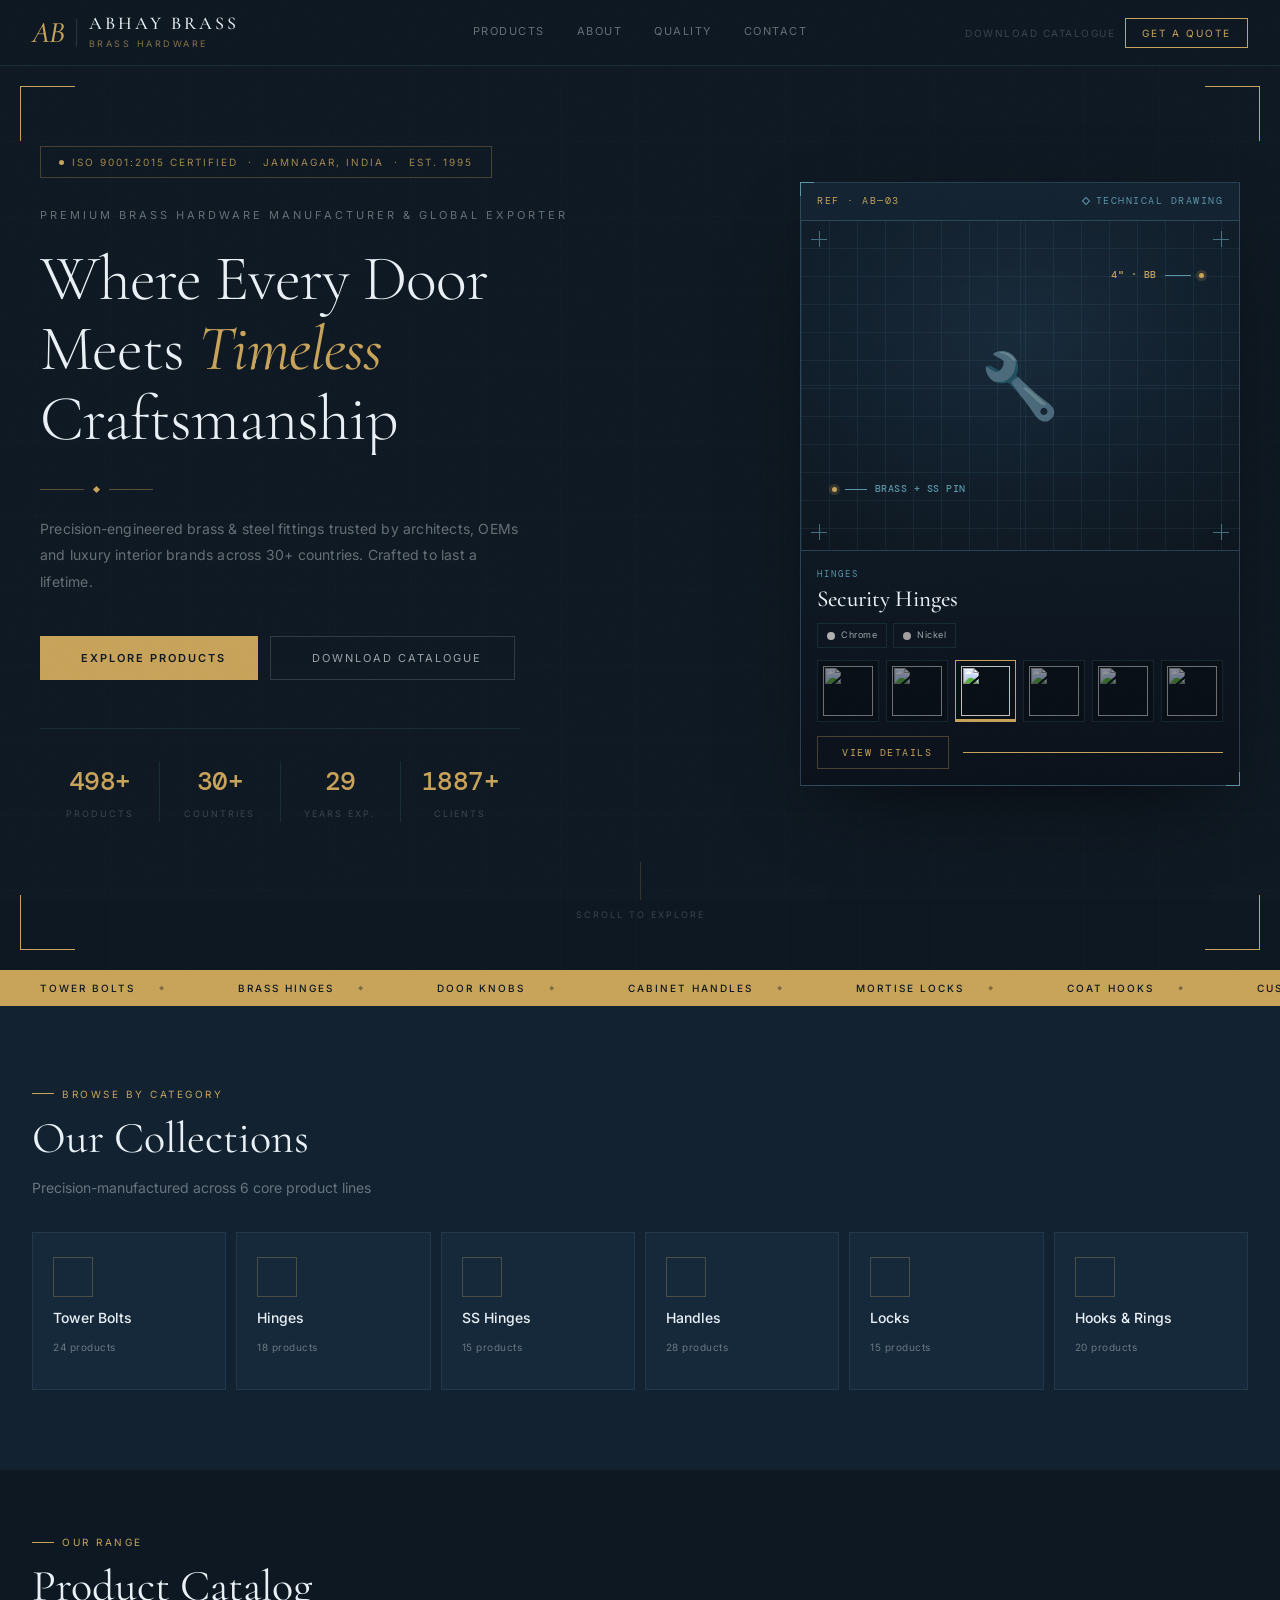
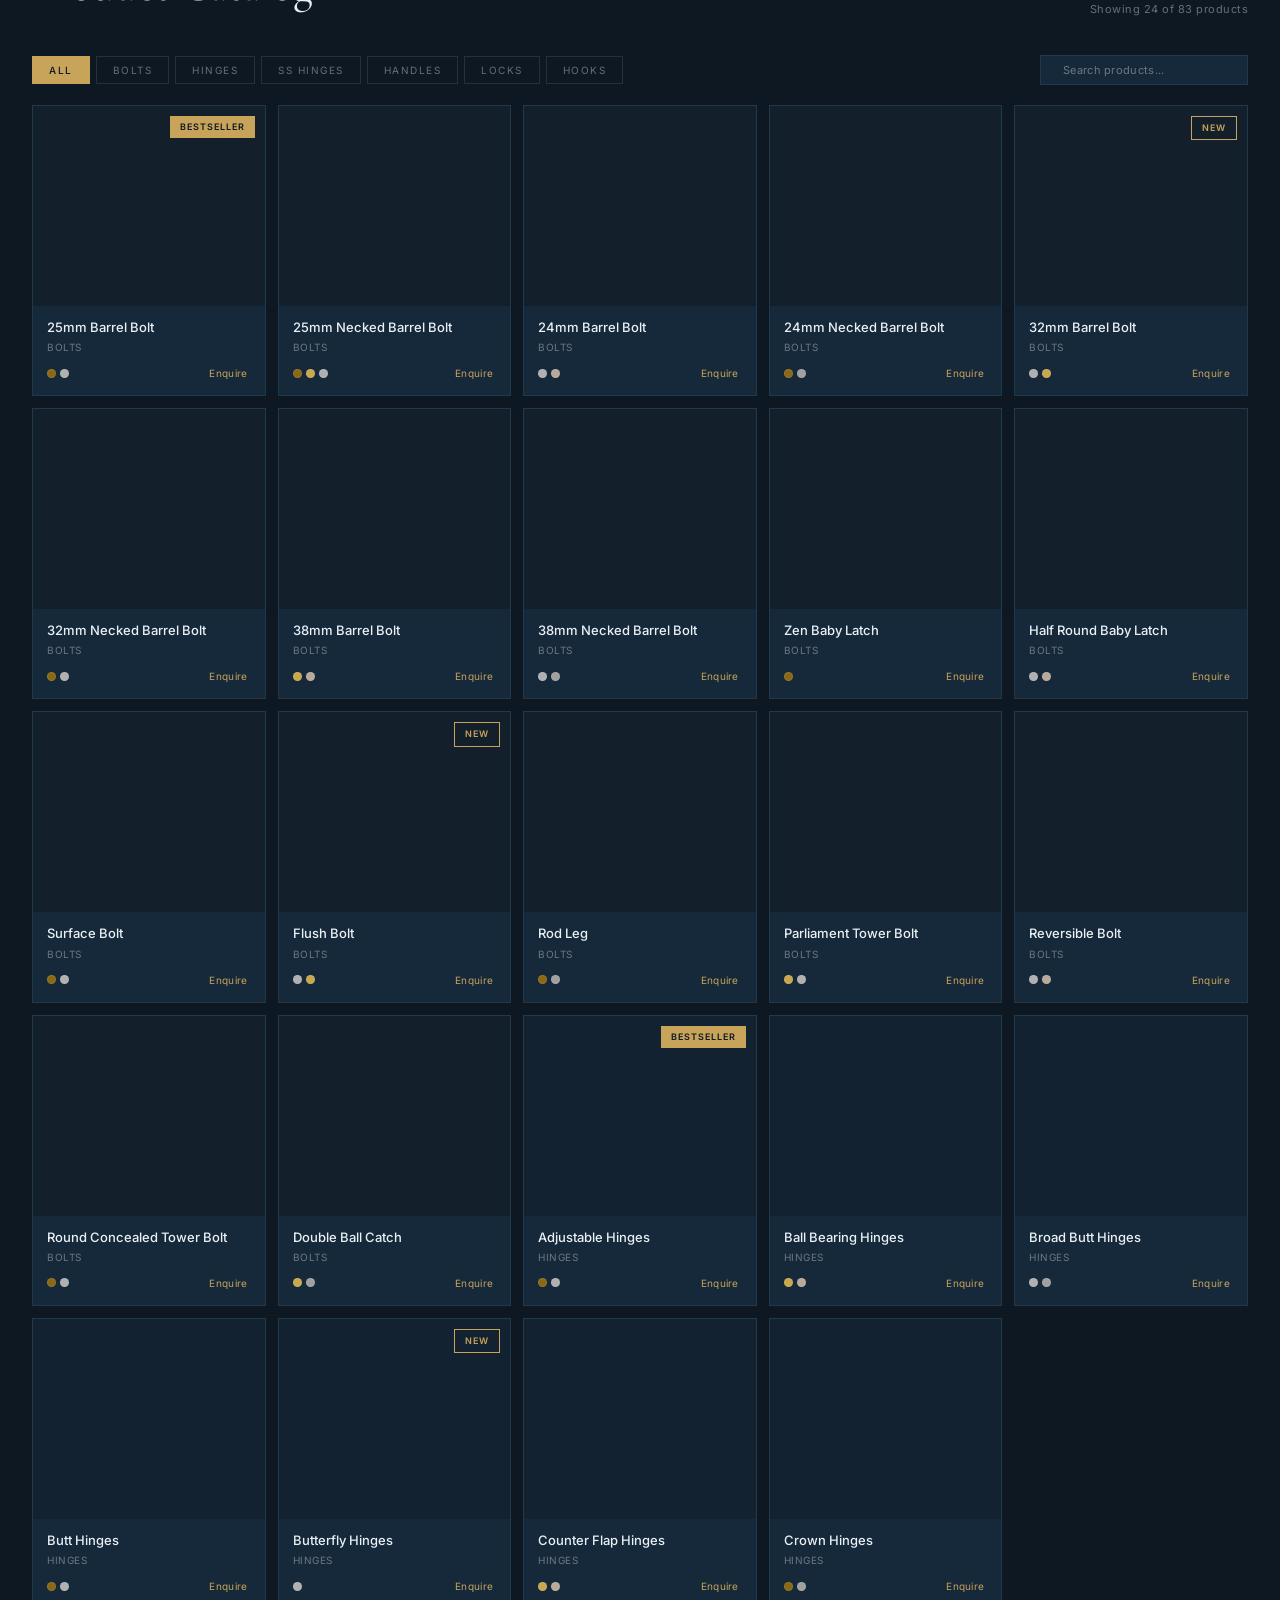
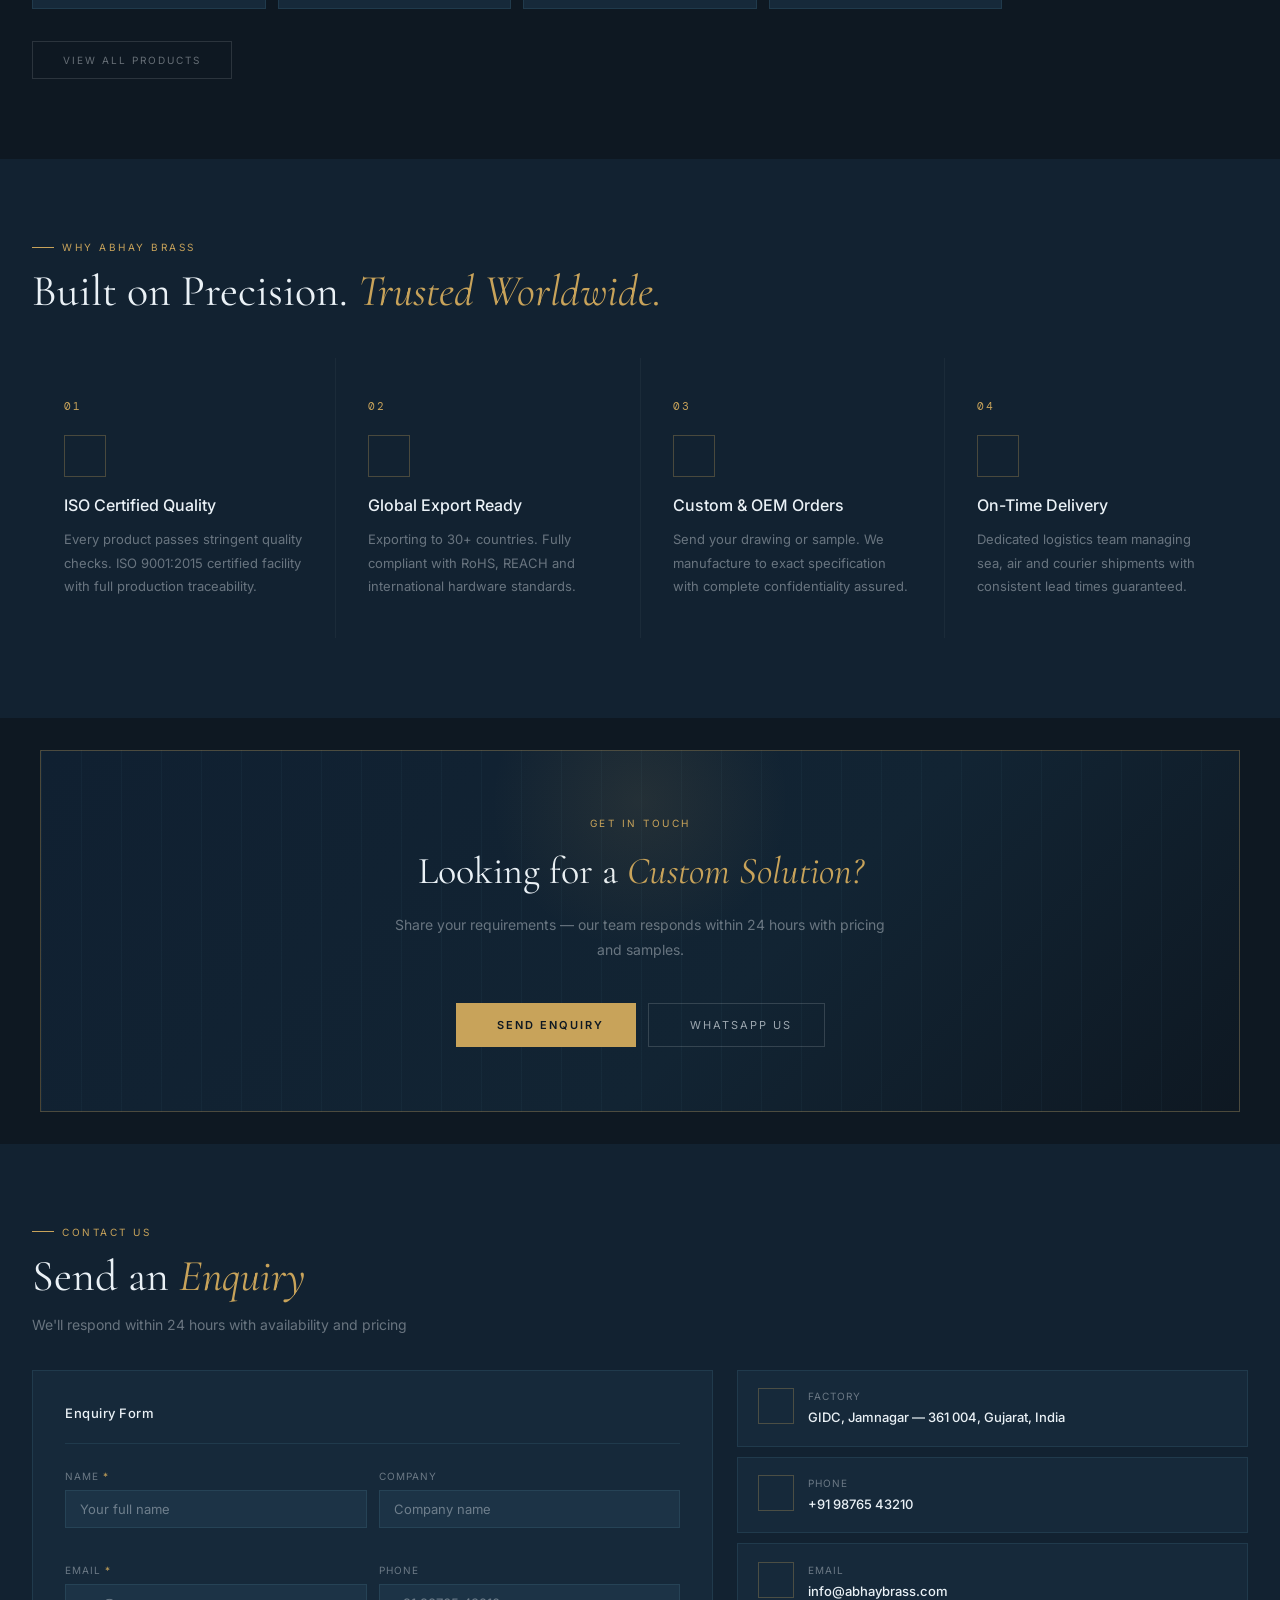
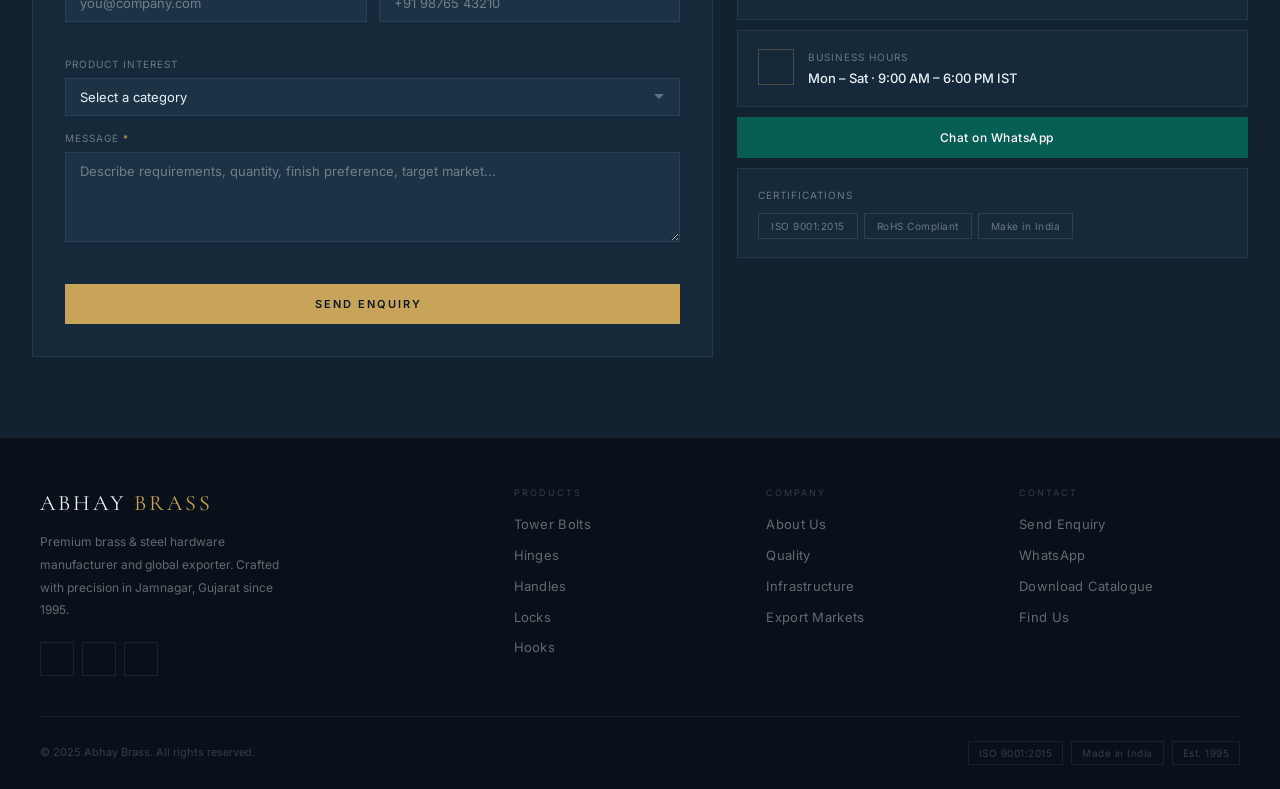
==== commit a749be21: "New design with new colors." ====
--- a/index.html
+++ b/index.html
@@ -71,7 +71,7 @@
 
 <!-- HERO -->
 <section class="dw-hero" id="home">
-  <div class="grid-bg" aria-hidden="true"><svg viewBox="0 0 1400 700" preserveAspectRatio="xMidYMid slice"><defs><pattern id="gp" width="58" height="58" patternUnits="userSpaceOnUse"><path d="M 58 0 L 0 0 0 58" fill="none" stroke="white" stroke-width="0.4"/></pattern></defs><rect width="100%" height="100%" fill="url(#gp)"/></svg></div>
+  <div class="grid-bg" aria-hidden="true"><svg viewBox="0 0 1400 700" preserveAspectRatio="xMidYMid slice"><defs><pattern id="gp" width="58" height="58" patternUnits="userSpaceOnUse"><path d="M 58 0 L 0 0 0 58" fill="none" stroke="#5B95A8" stroke-width="0.5"/></pattern></defs><rect width="100%" height="100%" fill="url(#gp)"/></svg></div>
   <div class="scan" aria-hidden="true"></div>
   <div class="corner ctlp" aria-hidden="true"></div><div class="corner ctrp" aria-hidden="true"></div>
   <div class="corner cblp" aria-hidden="true"></div><div class="corner cbrp" aria-hidden="true"></div>
@@ -104,57 +104,30 @@
       </div>
     </div>
 
-    <div class="hero-right" aria-hidden="true">
-      <div class="hero-catalog">
-        <div class="hcat-header">
-          <span>Product Range</span>
-          <span>Est. 1995</span>
-        </div>
-        <div class="hcat-grid">
-          <div class="hcat-cell" onclick="filt('Bolts',null)">
-            <div class="hcat-n">01</div>
-            <div class="hcat-nm">Tower Bolts</div>
-            <div class="hcat-ct">24 SKUs</div>
-          </div>
-          <div class="hcat-cell" onclick="filt('Hinges',null)">
-            <div class="hcat-n">02</div>
-            <div class="hcat-nm">Hinges</div>
-            <div class="hcat-ct">18 SKUs</div>
-          </div>
-          <div class="hcat-cell" onclick="filt('Knobs',null)">
-            <div class="hcat-n">03</div>
-            <div class="hcat-nm">SS Hinges</div>
-            <div class="hcat-ct">15 SKUs</div>
-          </div>
-          <div class="hcat-cell" onclick="filt('Handles',null)">
-            <div class="hcat-n">04</div>
-            <div class="hcat-nm">Handles</div>
-            <div class="hcat-ct">28 SKUs</div>
-          </div>
-          <div class="hcat-cell" onclick="filt('Locks',null)">
-            <div class="hcat-n">05</div>
-            <div class="hcat-nm">Locks</div>
-            <div class="hcat-ct">15 SKUs</div>
-          </div>
-          <div class="hcat-cell" onclick="filt('Hooks',null)">
-            <div class="hcat-n">06</div>
-            <div class="hcat-nm">Hooks &amp; Rings</div>
-            <div class="hcat-ct">20 SKUs</div>
-          </div>
-        </div>
-        <div class="hcat-footer">
-          <div class="hcat-stat">
-            <span class="hcat-sv">500+</span>
-            <span class="hcat-sl">Products</span>
-          </div>
-          <div class="hcat-stat">
-            <span class="hcat-sv">30+</span>
-            <span class="hcat-sl">Countries</span>
-          </div>
-          <div class="hcat-stat">
-            <span class="hcat-sv">29yr</span>
-            <span class="hcat-sl">Experience</span>
-          </div>
+    <div class="hero-right">
+      <div class="showcase" id="showcase" aria-label="Featured product showcase">
+        <div class="sc-head">
+          <span class="sc-ref" id="sc-ref">REF · AB—01</span>
+          <span class="sc-tag">Technical Drawing</span>
+        </div>
+        <div class="sc-sheet" id="sc-sheet">
+          <div class="sc-cross" aria-hidden="true"></div>
+          <div class="sc-reg tl" aria-hidden="true"></div><div class="sc-reg tr" aria-hidden="true"></div>
+          <div class="sc-reg bl" aria-hidden="true"></div><div class="sc-reg br" aria-hidden="true"></div>
+          <div class="sc-stage" id="sc-stage"></div>
+          <div class="sc-anno a1" id="sc-a1"><b id="sc-dim">Ø 25 mm</b><span class="ln"></span><span class="nd"></span></div>
+          <div class="sc-anno a2" id="sc-a2"><span class="nd"></span><span class="ln"></span><b id="sc-mat">IS-319 BRASS</b></div>
+          <div class="sc-scan" aria-hidden="true"></div>
+        </div>
+        <div class="sc-meta">
+          <div class="sc-cat" id="sc-cat">Tower Bolts</div>
+          <div class="sc-name" id="sc-name">25mm Barrel Bolt</div>
+          <div class="sc-fins" id="sc-fins"></div>
+        </div>
+        <div class="sc-rail" id="sc-rail"></div>
+        <div class="sc-foot">
+          <button class="sc-view" id="sc-view"><i class="ti ti-arrow-up-right" aria-hidden="true"></i> View Details</button>
+          <div class="sc-prog"><span id="sc-prog-bar"></span></div>
         </div>
       </div>
     </div>
--- a/styles.css
+++ b/styles.css
@@ -1,20 +1,31 @@
-/* ── VARIABLES & FONTS ── */
+/* ── VARIABLES & FONTS ──
+   "Blueprint Workshop" palette — deep ink-navy drawing paper,
+   brass as the highlight metal, cyan-tinted technical line work. */
 :root {
-  --g: #B8973E;
-  --gl: rgba(184,151,62,0.12);
-  --gb: rgba(184,151,62,0.28);
-  --g-light: #D4AF50;
-  --dark:  #080809;
-  --dark2: #0E0E0F;
-  --dark3: #141416;
-  --dark4: #1A1A1D;
-  --dark5: #1F1F23;
-  --text:  #FFFFFF;
-  --text2: rgba(255,255,255,0.65);
-  --text3: rgba(255,255,255,0.38);
-  --text4: rgba(255,255,255,0.18);
-  --border: rgba(255,255,255,0.07);
-  --border-g: rgba(184,151,62,0.32);
+  /* brass — primary accent / CTA / highlight metal */
+  --g: #C8A35A;
+  --gl: rgba(200,163,90,0.12);
+  --gb: rgba(200,163,90,0.30);
+  --g-light: #E2C588;
+  /* cyan — blueprint line work & technical labels */
+  --cy:  #5B95A8;
+  --cy-d: #1E3A4A;
+  /* paper — warm cream for high-contrast callouts */
+  --paper: #E8E4D8;
+  /* ink-navy surfaces (dark → elevated) */
+  --dark:  #0A1019;
+  --dark2: #0E1822;
+  --dark3: #122231;
+  --dark4: #16293A;
+  --dark5: #1C3346;
+  --text:  #EAF1F6;
+  --text2: rgba(234,241,246,0.64);
+  --text3: rgba(234,241,246,0.40);
+  --text4: rgba(234,241,246,0.20);
+  /* borders carry a faint cyan tint — reads as drafting ink */
+  --border:   rgba(91,149,168,0.16);
+  --border-b: rgba(91,149,168,0.34);
+  --border-g: rgba(200,163,90,0.32);
   --font-head: 'Cormorant Garamond', Georgia, serif;
   --font-body: 'Inter', system-ui, -apple-system, sans-serif;
   --font-mono: 'DM Mono', 'Courier New', monospace;
@@ -50,7 +61,7 @@
 /* ── MODAL ── */
 .modal-overlay {
   position: fixed; inset: 0; z-index: 1000;
-  background: rgba(8,8,9,0.88); backdrop-filter: blur(8px);
+  background: rgba(10,16,25,0.88); backdrop-filter: blur(8px);
   display: flex; align-items: center; justify-content: center; padding: 1.5rem;
   opacity: 0; pointer-events: none; transition: opacity 0.25s ease;
 }
@@ -104,11 +115,11 @@
   width: 100%; padding: 0 2rem; height: 66px;
   display: grid; grid-template-columns: 1fr auto 1fr; align-items: center;
   border-bottom: 0.5px solid var(--border);
-  background: rgba(14,14,15,0.95); position: sticky; top: 0; z-index: 100;
+  background: rgba(14,24,34,0.95); position: sticky; top: 0; z-index: 100;
   transition: background 0.3s, box-shadow 0.3s;
 }
 .dw-nav.scrolled {
-  background: rgba(8,8,9,0.97); backdrop-filter: blur(16px);
+  background: rgba(10,16,25,0.97); backdrop-filter: blur(16px);
   box-shadow: 0 1px 0 rgba(255,255,255,0.04);
 }
 .nav-left { display: flex; align-items: center; gap: 12px; }
@@ -125,7 +136,7 @@
   color: var(--text); letter-spacing: 3px; text-transform: uppercase;
   opacity: 0; animation: fup 0.6s ease 0.5s forwards; line-height: 1.1;
 }
-.logo-tag { font-size: 9px; color: rgba(184,151,62,0.65); letter-spacing: 2.5px; text-transform: uppercase; margin-top: 3px; opacity: 0; animation: fup 0.5s ease 0.7s forwards; }
+.logo-tag { font-size: 9px; color: rgba(200,163,90,0.65); letter-spacing: 2.5px; text-transform: uppercase; margin-top: 3px; opacity: 0; animation: fup 0.5s ease 0.7s forwards; }
 .nav-center { display: flex; gap: 2rem; align-items: center; justify-content: center; }
 .nl {
   font-size: 11px; letter-spacing: 1.5px; text-transform: uppercase;
@@ -147,7 +158,7 @@
   transform: translateX(-101%); transition: transform 0.3s; z-index: 0;
 }
 .nav-quote:hover::before { transform: translateX(0); }
-.nav-quote:hover { color: #0E0E0F; }
+.nav-quote:hover { color: #0E1822; }
 .nav-quote span { position: relative; z-index: 1; }
 .nav-menu {
   display: none; background: transparent; border: none; color: var(--text3);
@@ -159,7 +170,7 @@
 /* ── MOBILE MENU ── */
 .mobile-menu {
   position: fixed; top: 66px; left: 0; right: 0; z-index: 99;
-  background: rgba(8,8,9,0.98); backdrop-filter: blur(16px);
+  background: rgba(10,16,25,0.98); backdrop-filter: blur(16px);
   border-bottom: 0.5px solid var(--border);
   display: none; flex-direction: column; padding: 0.5rem 2rem 1rem;
   transform: translateY(-8px); opacity: 0;
@@ -179,11 +190,11 @@
   display: flex; flex-direction: column; align-items: center; justify-content: center;
   padding: 5rem 2rem 3rem; position: relative; overflow: hidden;
 }
-.grid-bg { position: absolute; inset: 0; pointer-events: none; opacity: 0.03; }
+.grid-bg { position: absolute; inset: 0; pointer-events: none; opacity: 0.06; }
 .grid-bg svg { width: 100%; height: 100%; }
 .scan {
   position: absolute; left: 0; right: 0; height: 1px;
-  background: linear-gradient(90deg, transparent, rgba(184,151,62,0.5), transparent);
+  background: linear-gradient(90deg, transparent, rgba(200,163,90,0.5), transparent);
   top: 0; animation: scanDown 2.4s ease 0.2s forwards; opacity: 0;
 }
 .corner { position: absolute; width: 55px; height: 55px; }
@@ -196,12 +207,12 @@
 
 .hero-inner {
   position: relative; z-index: 2; width: 100%; max-width: 1200px;
-  display: grid; grid-template-columns: 1fr 400px; gap: 5rem; align-items: center;
+  display: grid; grid-template-columns: 1fr 440px; gap: 4rem; align-items: center;
 }
 .hero-left { display: flex; flex-direction: column; align-items: flex-start; }
 .h-badge {
   display: inline-flex; align-items: center; gap: 8px;
-  border: 0.5px solid var(--gb); color: rgba(184,151,62,0.8);
+  border: 0.5px solid var(--gb); color: rgba(200,163,90,0.8);
   font-size: 10px; letter-spacing: 2px; text-transform: uppercase; padding: 7px 18px;
   margin-bottom: 1.8rem; opacity: 0; animation: fup 0.7s ease 0.8s forwards;
 }
@@ -211,7 +222,7 @@
 .h1r { display: block; opacity: 0; transform: translateY(36px); animation: sUp 0.85s cubic-bezier(0.16,1,0.3,1) var(--d) forwards; }
 .h1 em { font-style: italic; color: var(--g); font-weight: 400; }
 .h-rule { display: flex; align-items: center; gap: 10px; margin: 2rem 0 1.5rem; opacity: 0; animation: fin 0.6s ease 1.8s forwards; }
-.rl { width: 44px; height: 1px; background: rgba(184,151,62,0.4); }
+.rl { width: 44px; height: 1px; background: rgba(200,163,90,0.4); }
 .rd { width: 5px; height: 5px; background: var(--g); transform: rotate(45deg); }
 .h-sub { font-size: 14px; color: var(--text3); max-width: 480px; line-height: 1.9; letter-spacing: 0.2px; opacity: 0; animation: fup 0.7s ease 2s forwards; margin-bottom: 2.5rem; }
 .h-ctas { display: flex; gap: 12px; flex-wrap: wrap; opacity: 0; animation: fup 0.7s ease 2.2s forwards; }
@@ -225,58 +236,144 @@
 .hn { font-family: var(--font-mono); font-size: 26px; font-weight: 500; color: var(--g); letter-spacing: -0.5px; }
 .hl { font-size: 9px; color: var(--text4); letter-spacing: 2px; text-transform: uppercase; margin-top: 5px; }
 
-/* ── HERO CATALOG PANEL ── */
-.hero-right { display: flex; align-items: center; justify-content: center; opacity: 0; animation: fin 1.2s ease 2s forwards; }
-.hero-catalog {
-  width: 380px; border: 0.5px solid var(--border-g);
-  background: rgba(8,8,9,0.55); backdrop-filter: blur(6px);
-  position: relative;
-}
-.hcat-header {
+/* ── HERO PRODUCT SHOWCASE (blueprint drawing sheet) ── */
+.hero-right { display: flex; align-items: center; justify-content: center; opacity: 0; animation: fin 1.1s ease 1.9s forwards; }
+.showcase {
+  width: 440px; max-width: 100%; position: relative;
+  border: 1px solid var(--border-b);
+  background:
+    linear-gradient(180deg, rgba(20,38,54,0.78), rgba(10,16,25,0.86));
+  backdrop-filter: blur(7px);
+  box-shadow: 0 30px 80px -30px rgba(0,0,0,0.7);
+}
+/* outer drafting tick marks */
+.showcase::before, .showcase::after {
+  content: ''; position: absolute; pointer-events: none;
+  width: 14px; height: 14px; border: 1px solid var(--cy);
+}
+.showcase::before { top: -1px; left: -1px; border-right: none; border-bottom: none; }
+.showcase::after  { bottom: -1px; right: -1px; border-left: none; border-top: none; }
+
+/* header bar — REF + drawing type */
+.sc-head {
   display: flex; justify-content: space-between; align-items: center;
-  padding: 11px 18px; border-bottom: 0.5px solid var(--border-g);
-  font-size: 9px; color: var(--g); letter-spacing: 2px; text-transform: uppercase;
-}
-.hcat-grid { display: grid; grid-template-columns: 1fr 1fr; }
-.hcat-cell {
-  padding: 20px 18px; cursor: pointer;
-  border-right: 0.5px solid var(--border); border-bottom: 0.5px solid var(--border);
-  transition: background 0.2s;
-  position: relative; overflow: hidden;
-}
-.hcat-cell::after {
-  content: ''; position: absolute; bottom: 0; left: 0;
-  width: 0; height: 1px; background: var(--g); transition: width 0.3s;
-}
-.hcat-cell:hover { background: rgba(184,151,62,0.05); }
-.hcat-cell:hover::after { width: 100%; }
-.hcat-cell:nth-child(even)  { border-right: none; }
-.hcat-cell:nth-child(5),
-.hcat-cell:nth-child(6)     { border-bottom: none; }
-.hcat-n {
-  font-family: var(--font-mono); font-size: 10px;
-  color: rgba(184,151,62,0.55); letter-spacing: 1px; margin-bottom: 8px;
-}
-.hcat-nm { font-size: 14px; font-weight: 500; color: var(--text); margin-bottom: 4px; }
-.hcat-ct { font-size: 10px; color: var(--text3); letter-spacing: 0.5px; }
-.hcat-footer { display: flex; border-top: 0.5px solid var(--border-g); }
-.hcat-stat {
-  flex: 1; padding: 13px 10px; display: flex; flex-direction: column;
-  align-items: center; border-right: 0.5px solid var(--border);
-}
-.hcat-stat:last-child { border-right: none; }
-.hcat-sv {
-  font-family: var(--font-mono); font-size: 17px; color: var(--g);
-  font-weight: 500; line-height: 1;
-}
-.hcat-sl {
-  font-size: 8px; color: var(--text3); letter-spacing: 1.5px;
-  text-transform: uppercase; margin-top: 4px;
-}
+  padding: 11px 16px; border-bottom: 1px solid var(--border-b);
+  font-family: var(--font-mono); font-size: 9.5px; letter-spacing: 1.5px; text-transform: uppercase;
+}
+.sc-ref { color: var(--g); }
+.sc-tag { color: var(--cy); display: flex; align-items: center; gap: 7px; }
+.sc-tag::before { content: ''; width: 6px; height: 6px; border: 1px solid var(--cy); transform: rotate(45deg); }
+
+/* the drawing sheet / stage */
+.sc-sheet {
+  position: relative; aspect-ratio: 4 / 3; overflow: hidden;
+  background:
+    linear-gradient(0deg,  rgba(91,149,168,0.10) 1px, transparent 1px) 0 0 / 100% 28px,
+    linear-gradient(90deg, rgba(91,149,168,0.10) 1px, transparent 1px) 0 0 / 28px 100%,
+    radial-gradient(120% 120% at 50% 35%, rgba(28,51,70,0.55), rgba(8,12,18,0.92));
+}
+/* centre crosshair guides */
+.sc-cross {
+  position: absolute; inset: 0; pointer-events: none; opacity: 0.5;
+}
+.sc-cross::before, .sc-cross::after {
+  content: ''; position: absolute; background: rgba(91,149,168,0.22);
+}
+.sc-cross::before { left: 0; right: 0; top: 50%; height: 1px; }
+.sc-cross::after  { top: 0; bottom: 0; left: 50%; width: 1px; }
+
+/* corner registration marks */
+.sc-reg { position: absolute; width: 16px; height: 16px; pointer-events: none; z-index: 3; opacity: 0.7; }
+.sc-reg::before, .sc-reg::after { content: ''; position: absolute; background: var(--cy); }
+.sc-reg::before { width: 100%; height: 1px; top: 50%; }
+.sc-reg::after  { height: 100%; width: 1px; left: 50%; }
+.sc-reg.tl { top: 10px; left: 10px; } .sc-reg.tr { top: 10px; right: 10px; }
+.sc-reg.bl { bottom: 10px; left: 10px; } .sc-reg.br { bottom: 10px; right: 10px; }
+
+/* product image stage with crossfade */
+.sc-stage { position: absolute; inset: 12%; display: flex; align-items: center; justify-content: center; z-index: 2; cursor: pointer; }
+.sc-img {
+  max-width: 100%; max-height: 100%; object-fit: contain;
+  filter: drop-shadow(0 18px 30px rgba(0,0,0,0.6));
+  transition: opacity 0.55s ease, transform 0.7s cubic-bezier(0.22,1,0.36,1), filter 0.55s ease;
+}
+.sc-stage.swapping .sc-img { opacity: 0; transform: scale(0.93) translateY(8px); filter: drop-shadow(0 18px 30px rgba(0,0,0,0.6)) blur(3px); }
+.sc-ph { font-size: 64px; opacity: 0.5; transition: opacity 0.55s ease; }
+
+/* annotation callouts (mono spec tags w/ leader lines) */
+.sc-anno {
+  position: absolute; z-index: 4; display: flex; align-items: center; gap: 8px;
+  font-family: var(--font-mono); font-size: 10px; letter-spacing: 0.5px; color: var(--paper);
+  opacity: 0; transition: opacity 0.5s ease, transform 0.5s cubic-bezier(0.22,1,0.36,1);
+}
+.sc-sheet.lit .sc-anno { opacity: 1; transform: none; }
+.sc-anno .ln { height: 1px; background: var(--cy); display: block; }
+.sc-anno .nd { width: 5px; height: 5px; border-radius: 50%; background: var(--g); flex-shrink: 0; box-shadow: 0 0 0 3px rgba(200,163,90,0.18); }
+.sc-anno b { font-weight: 500; color: var(--g); }
+/* top-right dimension */
+.sc-anno.a1 { top: 14%; right: 8%; transform: translateX(10px); }
+.sc-anno.a1 .ln { width: 26px; }
+/* bottom-left material */
+.sc-anno.a2 { bottom: 16%; left: 7%; transform: translateX(-10px); }
+.sc-anno.a2 .ln { width: 22px; }
+.sc-anno.a2 b { color: var(--cy); }
+
+/* scan sweep on swap */
+.sc-scan {
+  position: absolute; inset: 0; z-index: 5; pointer-events: none;
+  background: linear-gradient(90deg, transparent, rgba(91,149,168,0.10) 45%, rgba(200,163,90,0.18) 50%, rgba(91,149,168,0.10) 55%, transparent);
+  transform: translateX(-110%); opacity: 0;
+}
+.sc-sheet.scanning .sc-scan { animation: scSweep 0.7s ease forwards; }
+
+/* meta block */
+.sc-meta { padding: 16px 16px 12px; border-top: 1px solid var(--border-b); }
+.sc-cat { font-family: var(--font-mono); font-size: 9px; letter-spacing: 2px; text-transform: uppercase; color: var(--cy); margin-bottom: 5px; }
+.sc-name { font-family: var(--font-head); font-size: 23px; font-weight: 500; color: var(--text); line-height: 1.15; }
+.sc-fins { display: flex; gap: 6px; margin-top: 11px; flex-wrap: wrap; }
+.sc-fin {
+  display: inline-flex; align-items: center; gap: 6px;
+  font-size: 9px; letter-spacing: 0.5px; color: var(--text2);
+  border: 1px solid var(--border); padding: 4px 9px;
+}
+.sc-fin::before { content: ''; width: 8px; height: 8px; border-radius: 50%; background: var(--fc, #999); }
+
+/* thumbnail rail */
+.sc-rail { display: flex; gap: 7px; padding: 0 16px 14px; }
+.sc-thumb {
+  flex: 1; aspect-ratio: 1; position: relative; cursor: pointer;
+  border: 1px solid var(--border); background: rgba(8,12,18,0.6);
+  overflow: hidden; transition: border-color 0.2s, transform 0.2s;
+  padding: 0;
+}
+.sc-thumb img { width: 100%; height: 100%; object-fit: contain; padding: 5px; opacity: 0.55; transition: opacity 0.2s; }
+.sc-thumb:hover { border-color: var(--border-b); transform: translateY(-2px); }
+.sc-thumb:hover img { opacity: 0.85; }
+.sc-thumb.on { border-color: var(--g); }
+.sc-thumb.on img { opacity: 1; }
+.sc-thumb.on::after {
+  content: ''; position: absolute; left: 0; right: 0; bottom: 0; height: 2px; background: var(--g);
+}
+
+/* footer: view btn + auto-advance progress */
+.sc-foot { display: flex; align-items: center; gap: 14px; padding: 0 16px 16px; }
+.sc-view {
+  font-family: var(--font-mono); font-size: 10px; letter-spacing: 1.5px; text-transform: uppercase;
+  color: var(--g); background: transparent; border: 1px solid var(--border-g);
+  padding: 9px 16px; cursor: pointer; white-space: nowrap;
+  display: inline-flex; align-items: center; gap: 8px; transition: background 0.2s, color 0.2s;
+}
+.sc-view:hover { background: var(--g); color: var(--dark2); }
+.sc-prog { flex: 1; height: 1px; background: var(--border-b); position: relative; overflow: hidden; }
+.sc-prog span { position: absolute; inset: 0; background: var(--g); transform: scaleX(0); transform-origin: left; }
+.sc-prog span.run { animation: scProg var(--rot, 4200ms) linear forwards; }
+
+@keyframes scSweep { 0% { transform: translateX(-110%); opacity: 1; } 100% { transform: translateX(110%); opacity: 0; } }
+@keyframes scProg  { from { transform: scaleX(0); } to { transform: scaleX(1); } }
 
 /* ── SCROLL INDICATOR ── */
 .scroll-ind { margin-top: 2.5rem; display: flex; flex-direction: column; align-items: center; gap: 8px; opacity: 0; animation: fin 1s ease 3s forwards; }
-.sl { width: 1px; height: 38px; background: rgba(184,151,62,0.2); position: relative; overflow: hidden; }
+.sl { width: 1px; height: 38px; background: rgba(200,163,90,0.2); position: relative; overflow: hidden; }
 .sf { position: absolute; top: -100%; width: 100%; height: 100%; background: var(--g); animation: scrollSlide 2s ease 3.2s infinite; }
 .st { font-size: 9px; letter-spacing: 2px; text-transform: uppercase; color: var(--text4); }
 
@@ -285,7 +382,7 @@
 .mq-inner { display: flex; white-space: nowrap; animation: marquee 26s linear infinite; }
 .mi {
   font-size: 10px; font-weight: 500; letter-spacing: 2px; text-transform: uppercase;
-  color: #0E0E0F; padding: 0 2rem; display: flex; align-items: center; gap: 8px;
+  color: #0E1822; padding: 0 2rem; display: flex; align-items: center; gap: 8px;
 }
 .mi i { font-size: 12px; }
 .mi::after { content: '◆'; font-size: 5px; opacity: 0.4; margin-left: 1rem; }
@@ -318,7 +415,7 @@
 }
 .cat-card::before {
   content: ''; position: absolute; inset: 0;
-  background: linear-gradient(135deg, rgba(184,151,62,0.05) 0%, transparent 70%);
+  background: linear-gradient(135deg, rgba(200,163,90,0.05) 0%, transparent 70%);
   opacity: 0; transition: opacity 0.3s;
 }
 .cat-card:hover { border-color: var(--g); transform: translateY(-3px); box-shadow: 0 8px 24px rgba(0,0,0,0.35); }
@@ -337,7 +434,7 @@
   color: var(--text3); padding: 7px 16px; font-size: 10px; letter-spacing: 1.5px;
   text-transform: uppercase; cursor: pointer; transition: all 0.15s;
 }
-.fb.on, .fb:hover { background: var(--g); border-color: var(--g); color: #0E0E0F; font-weight: 500; }
+.fb.on, .fb:hover { background: var(--g); border-color: var(--g); color: #0E1822; font-weight: 500; }
 .fsearch-wrap {
   margin-left: auto; display: flex; align-items: center; gap: 8px;
   background: var(--dark4); border: 0.5px solid var(--border); padding: 7px 14px;
@@ -363,7 +460,7 @@
   cursor: pointer; transition: border-color 0.2s, transform 0.22s, box-shadow 0.22s;
   overflow: hidden;
 }
-.pc:hover { border-color: rgba(184,151,62,0.45); transform: translateY(-4px); box-shadow: 0 12px 32px rgba(0,0,0,0.4); }
+.pc:hover { border-color: rgba(200,163,90,0.45); transform: translateY(-4px); box-shadow: 0 12px 32px rgba(0,0,0,0.4); }
 .pc:focus { outline: 2px solid var(--g); outline-offset: 2px; }
 .pc-img-wrap {
   height: 200px; position: relative; overflow: hidden;
@@ -373,13 +470,13 @@
 .pc:hover .pc-img-el { transform: scale(1.06); }
 .pc-icon-ph { font-size: 56px; display: flex; align-items: center; justify-content: center; width: 100%; height: 100%; opacity: 0.7; }
 .pc-overlay {
-  position: absolute; inset: 0; background: rgba(8,8,9,0.82);
+  position: absolute; inset: 0; background: rgba(10,16,25,0.82);
   display: flex; align-items: center; justify-content: center;
   opacity: 0; transition: opacity 0.22s ease;
 }
 .pc:hover .pc-overlay { opacity: 1; }
 .pc-ov-btn {
-  background: var(--g); color: #0E0E0F; border: none;
+  background: var(--g); color: #0E1822; border: none;
   padding: 10px 22px; font-size: 11px; letter-spacing: 1.5px; text-transform: uppercase;
   font-weight: 600; display: flex; align-items: center; gap: 7px;
   transform: translateY(10px); transition: transform 0.22s ease;
@@ -387,9 +484,9 @@
 }
 .pc:hover .pc-ov-btn { transform: translateY(0); }
 .pc-badge { position: absolute; top: 10px; right: 10px; font-size: 9px; letter-spacing: 1px; text-transform: uppercase; font-weight: 600; padding: 4px 10px; }
-.pc-badge.best { background: var(--g); color: #0E0E0F; }
+.pc-badge.best { background: var(--g); color: #0E1822; }
 .pc-badge.new  { background: transparent; border: 0.5px solid var(--g); color: var(--g); }
-.pc-badge.prem { background: var(--dark5); color: rgba(184,151,62,0.9); border: 0.5px solid var(--gb); }
+.pc-badge.prem { background: var(--dark5); color: rgba(200,163,90,0.9); border: 0.5px solid var(--gb); }
 .pc-body { padding: 12px 14px 14px; }
 .pc-name { font-size: 13px; font-weight: 500; color: var(--text); margin-bottom: 3px; line-height: 1.4; }
 .pc-cat  { font-size: 10px; color: var(--text3); letter-spacing: 0.5px; text-transform: uppercase; margin-bottom: 10px; }
@@ -435,12 +532,14 @@
 .cta-ban-wrap { padding: 2rem 2rem; }
 .cta-ban {
   border: 0.5px solid var(--border-g); padding: 4rem 2rem; text-align: center;
-  background: linear-gradient(135deg, #0F0F10 0%, #111113 60%, #0F0F10 100%);
+  background:
+    linear-gradient(90deg, rgba(91,149,168,0.06) 1px, transparent 1px) 0 0 / 40px 40px,
+    linear-gradient(135deg, #102031 0%, #122433 60%, #0E1822 100%);
   max-width: 1200px; margin: 0 auto; position: relative; overflow: hidden;
 }
 .cta-ban::before {
   content: ''; position: absolute; top: -100px; left: 50%; transform: translateX(-50%);
-  width: 300px; height: 300px; background: radial-gradient(circle, rgba(184,151,62,0.08) 0%, transparent 70%);
+  width: 300px; height: 300px; background: radial-gradient(circle, rgba(200,163,90,0.10) 0%, transparent 70%);
   pointer-events: none;
 }
 .cta-ban h2 { font-family: var(--font-head); font-size: clamp(24px, 3vw, 38px); font-weight: 400; color: var(--text); margin-bottom: 10px; margin-top: 10px; }
@@ -450,7 +549,7 @@
 
 /* ── BUTTONS ── */
 .cta-p {
-  background: var(--g); color: #0E0E0F; border: none;
+  background: var(--g); color: #0E1822; border: none;
   padding: 14px 32px; font-size: 11px; letter-spacing: 2px; text-transform: uppercase;
   font-weight: 600; cursor: pointer; display: flex; align-items: center; gap: 9px;
   transition: opacity 0.2s, transform 0.15s; font-family: var(--font-body);
@@ -486,7 +585,7 @@
 .fg-row { display: grid; grid-template-columns: 1fr 1fr; gap: 12px; }
 .ferr { font-size: 11px; color: #e05555; margin-top: 4px; min-height: 16px; }
 .sub-btn {
-  width: 100%; background: var(--g); color: #0E0E0F; border: none;
+  width: 100%; background: var(--g); color: #0E1822; border: none;
   padding: 13px; font-size: 11px; letter-spacing: 2px; text-transform: uppercase;
   font-weight: 600; cursor: pointer; display: flex; align-items: center; justify-content: center;
   gap: 8px; margin-top: 6px; transition: opacity 0.2s, transform 0.15s; font-family: var(--font-body);
@@ -549,11 +648,22 @@
 @keyframes marquee   { from{transform:translateX(0)} to{transform:translateX(-50%)} }
 @keyframes spin       { to { transform:rotate(360deg) } }
 
+/* ── REDUCED MOTION ── */
+@media (prefers-reduced-motion: reduce) {
+  *, *::before, *::after {
+    animation-duration: 0.001ms !important; animation-iteration-count: 1 !important;
+    transition-duration: 0.001ms !important; scroll-behavior: auto !important;
+  }
+  .h1r, .h-badge, .h-kicker, .h-sub, .h-ctas, .h-stats, .hero-right { opacity: 1 !important; transform: none !important; }
+  .sc-scan, .scan, .sf, .pt { display: none !important; }
+  .sc-prog span.run { transform: scaleX(1); }
+}
+
 /* ── RESPONSIVE ── */
 @media (max-width: 1024px) {
-  .hero-inner { grid-template-columns: 1fr; gap: 0; }
-  .hero-right { display: none; }
-  .hero-left { align-items: center; text-align: center; }
+  .hero-inner { grid-template-columns: 1fr; gap: 3rem; justify-items: center; }
+  .hero-right { order: 2; width: 100%; }
+  .hero-left { order: 1; align-items: center; text-align: center; }
   .h1 { text-align: center; }
   .h-rule { justify-content: center; }
   .h-sub { text-align: center; }
@@ -582,4 +692,7 @@
   .fsearch-wrap { display: none; }
   .fbar { gap: 4px; }
   .fb { padding: 6px 12px; font-size: 9px; }
-}
+  .showcase { width: 100%; }
+  .sc-name { font-size: 20px; }
+  .sc-anno { font-size: 9px; }
+}
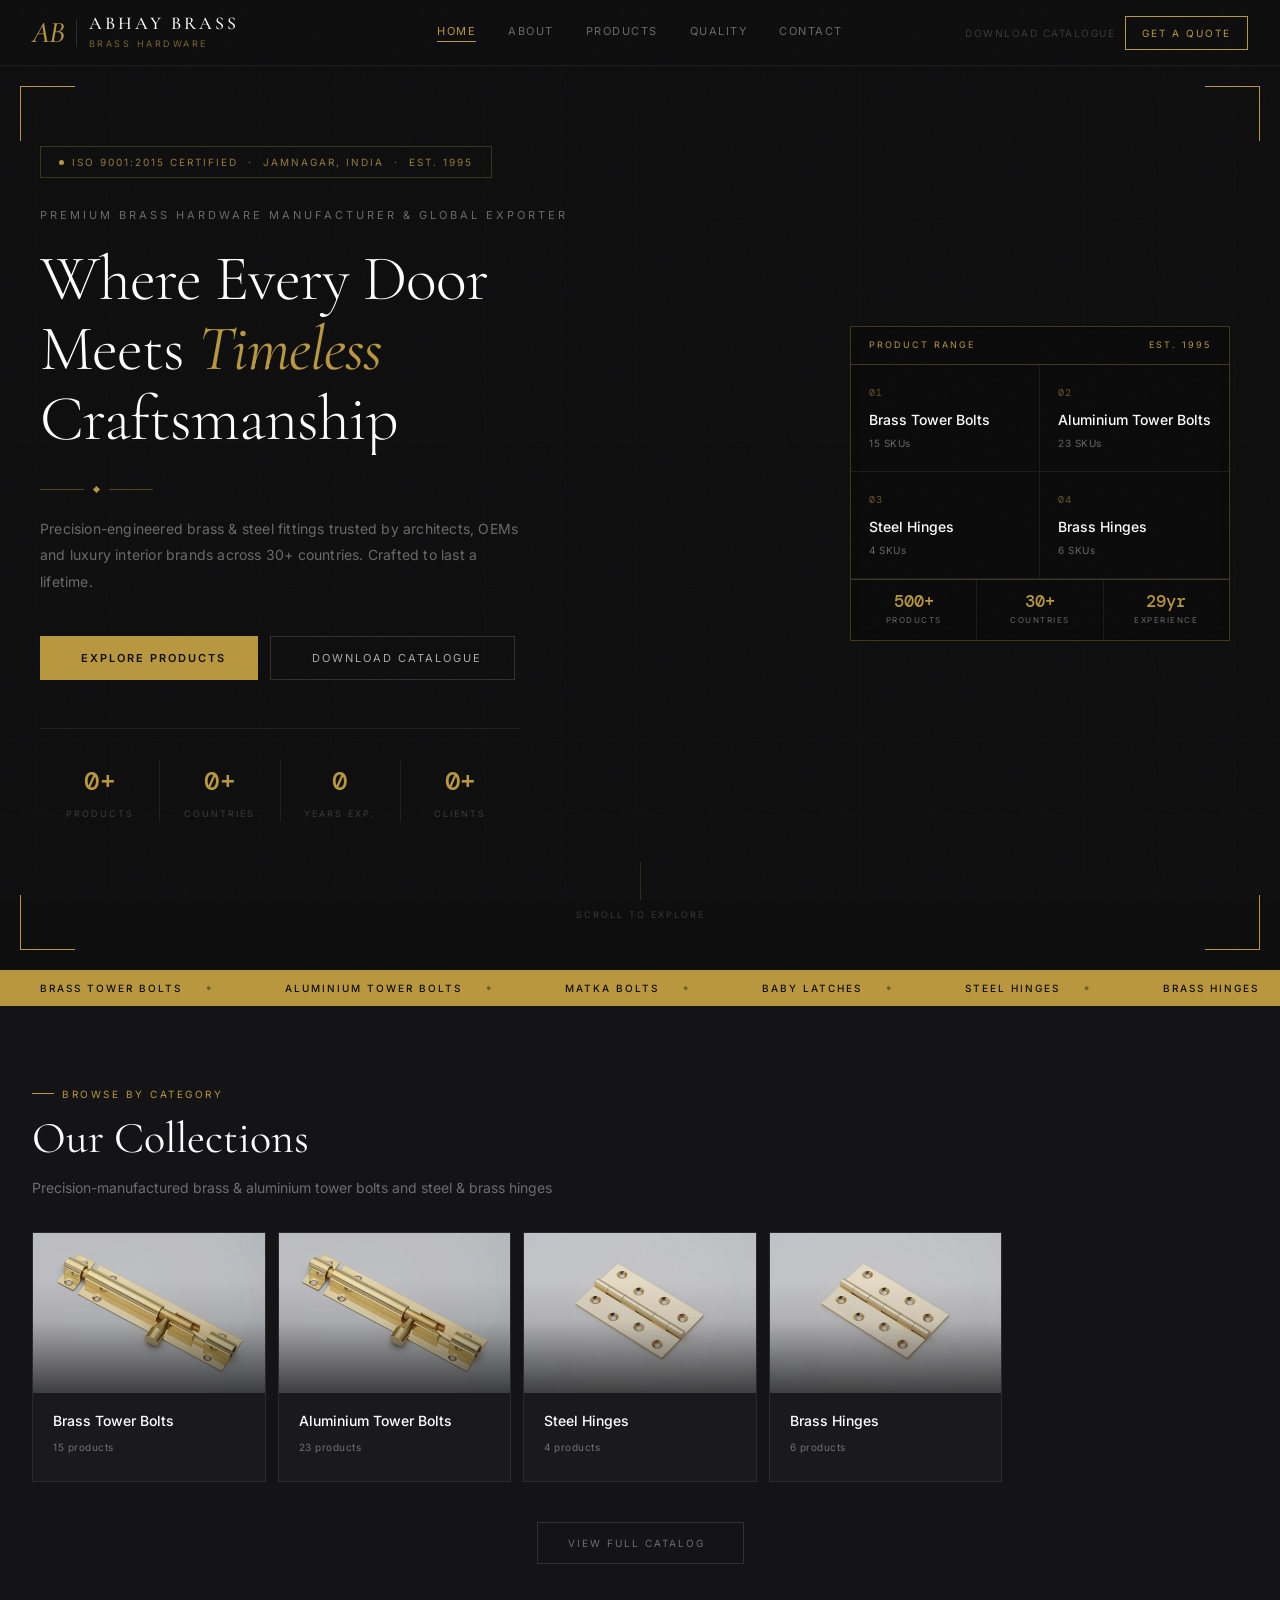
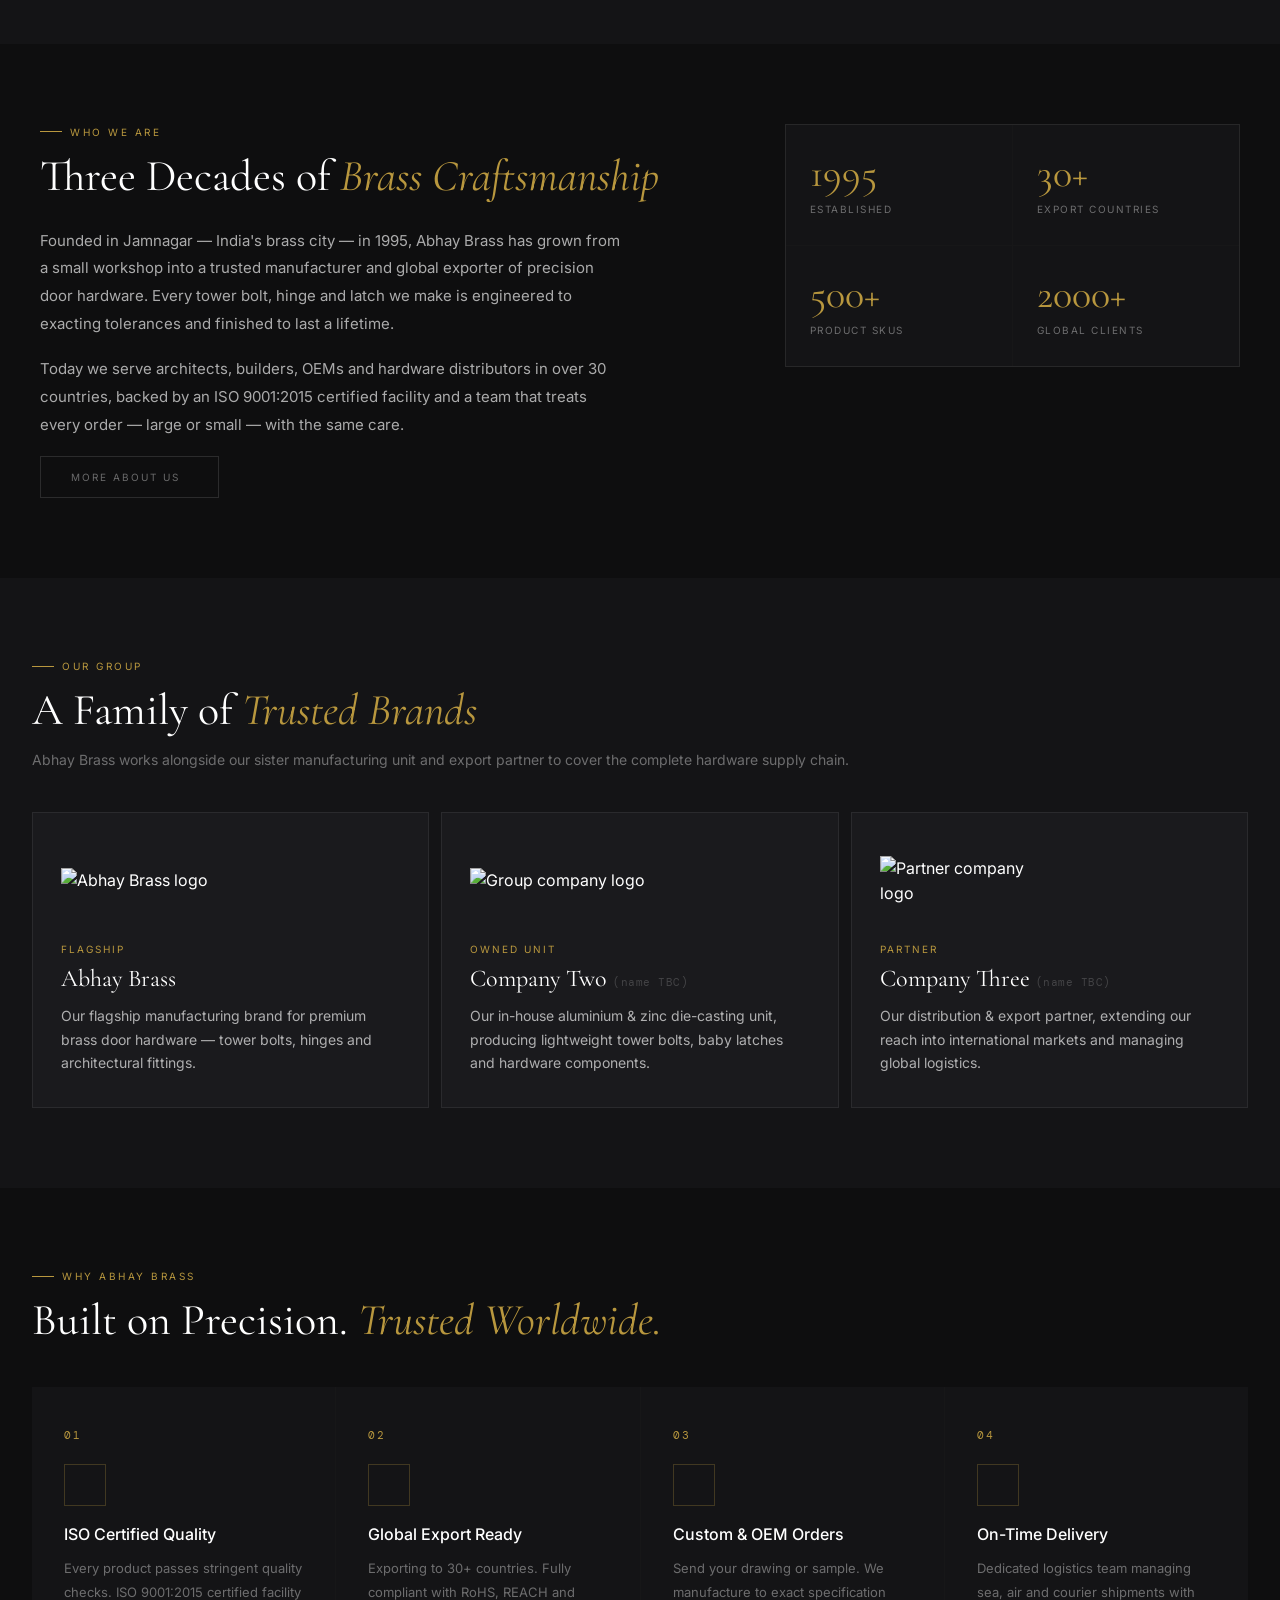
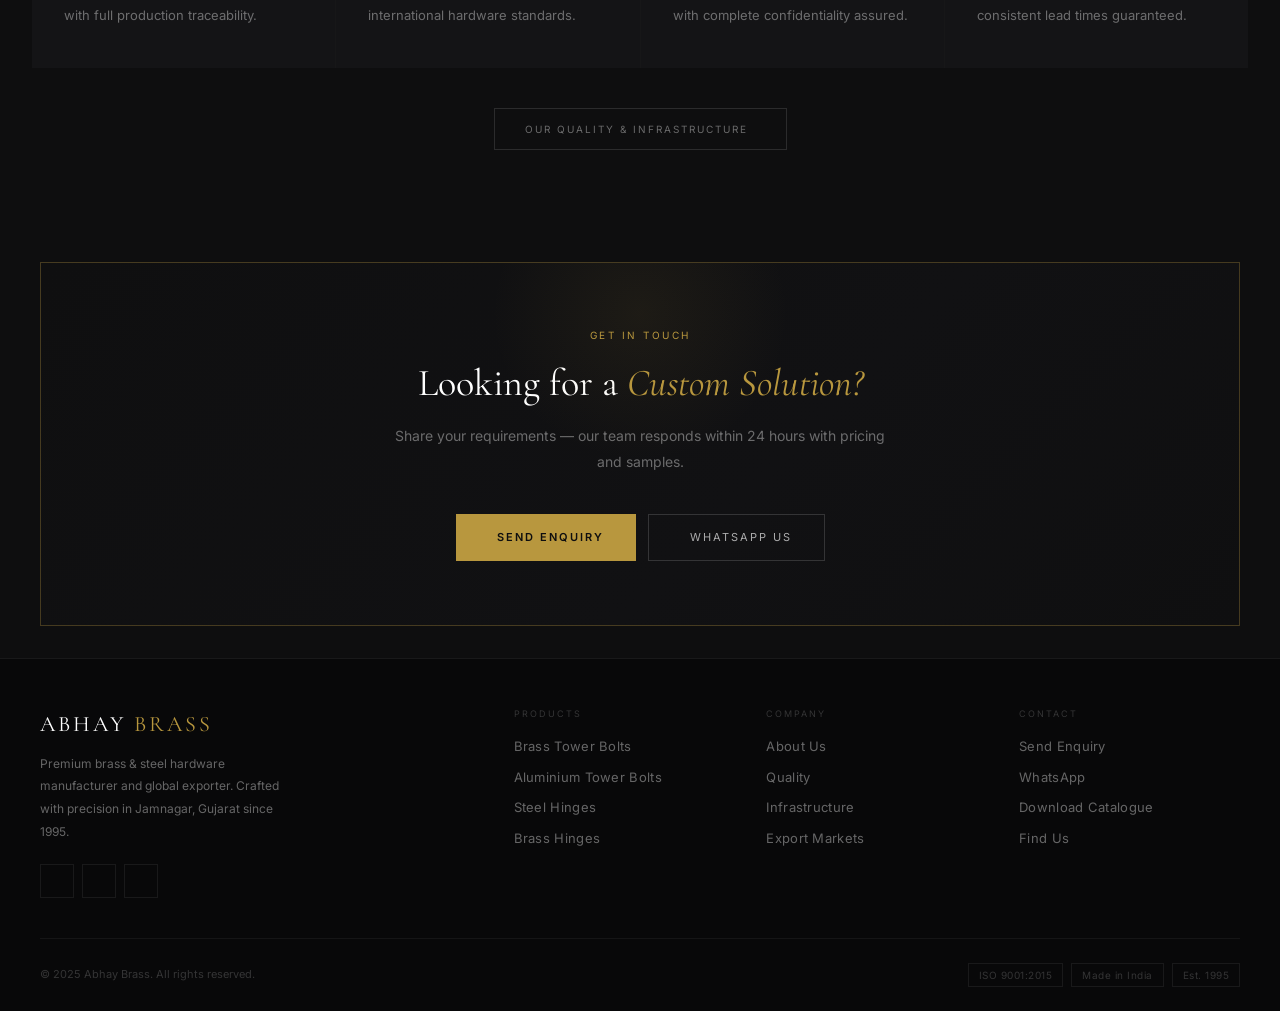
==== commit 67a4119f: "Add quality.html page and update styles for new sections - Created a new HTML page for Quality & Inf" ====
--- a/index.html
+++ b/index.html
@@ -1,425 +1,438 @@
 <!DOCTYPE html>
 <html lang="en">
+
 <head>
-  <meta charset="UTF-8"/>
-  <meta name="viewport" content="width=device-width,initial-scale=1"/>
+  <meta charset="UTF-8" />
+  <meta name="viewport" content="width=device-width,initial-scale=1" />
   <title>Abhay Brass — Premium Brass &amp; Steel Door Hardware</title>
-  <link rel="preconnect" href="https://fonts.googleapis.com"/>
-  <link rel="preconnect" href="https://fonts.gstatic.com" crossorigin/>
-  <link href="https://fonts.googleapis.com/css2?family=Cormorant+Garamond:ital,wght@0,300;0,400;0,500;0,600;1,400;1,500&family=Inter:wght@300;400;500;600&family=DM+Mono:wght@400;500&display=swap" rel="stylesheet"/>
-  <link rel="stylesheet" href="https://cdn.jsdelivr.net/npm/@tabler/icons-webfont@latest/tabler-icons.min.css"/>
-  <link rel="stylesheet" href="styles.css"/>
+  <meta name="description"
+    content="Abhay Brass — premium brass, aluminium & steel door hardware manufacturer and global exporter, Jamnagar, India. Tower bolts, hinges, baby latches. Est. 1995." />
+  <link rel="preconnect" href="https://fonts.googleapis.com" />
+  <link rel="preconnect" href="https://fonts.gstatic.com" crossorigin />
+  <link
+    href="https://fonts.googleapis.com/css2?family=Cormorant+Garamond:ital,wght@0,300;0,400;0,500;0,600;1,400;1,500&family=Inter:wght@300;400;500;600&family=DM+Mono:wght@400;500&display=swap"
+    rel="stylesheet" />
+  <link rel="stylesheet" href="https://cdn.jsdelivr.net/npm/@tabler/icons-webfont@latest/tabler-icons.min.css" />
+  <link rel="stylesheet" href="styles.css" />
 </head>
+
 <body>
 
-<div class="grain" aria-hidden="true"></div>
-
-<!-- MODAL -->
-<div class="modal-overlay" id="modal" role="dialog" aria-modal="true" aria-label="Product detail">
-  <div class="modal-box">
-    <button class="modal-close" id="modal-close" aria-label="Close"><i class="ti ti-x"></i></button>
-    <div class="modal-img" id="modal-img"></div>
-    <div class="modal-body">
-      <div class="modal-meta">
-        <div class="modal-cat" id="modal-cat"></div>
-        <div class="modal-name" id="modal-name"></div>
-        <div class="modal-finishes" id="modal-finishes"></div>
-      </div>
-      <button class="sub-btn modal-enq" id="modal-enq">
-        <i class="ti ti-mail" aria-hidden="true"></i> Send Enquiry for This Product
+  <div class="grain" aria-hidden="true"></div>
+
+  <div class="dw">
+
+    <!-- NAV -->
+    <nav class="dw-nav" id="nav">
+      <a class="nav-left" href="index.html">
+        <div class="logo-abbr">AB</div>
+        <div class="logo-sep"></div>
+        <div class="logo-text">
+          <div class="logo-name">Abhay Brass</div>
+          <div class="logo-tag">Brass Hardware</div>
+        </div>
+      </a>
+      <div class="nav-center">
+        <a class="nl active" href="index.html">Home</a>
+        <a class="nl" href="about.html">About</a>
+        <a class="nl" href="products.html">Products</a>
+        <a class="nl" href="quality.html">Quality</a>
+        <a class="nl" href="contact.html">Contact</a>
+      </div>
+      <div class="nav-right">
+        <a class="nav-cat" href="contact.html">Download Catalogue</a>
+        <a class="nav-quote" href="contact.html"><span>Get a Quote</span></a>
+      </div>
+      <button class="nav-menu" id="nav-menu" aria-label="Toggle menu" aria-expanded="false">
+        <i class="ti ti-menu-2"></i>
       </button>
+    </nav>
+    <div class="mobile-menu" id="mobile-menu">
+      <a class="mm-link" href="index.html">Home</a>
+      <a class="mm-link" href="about.html">About</a>
+      <a class="mm-link" href="products.html">Products</a>
+      <a class="mm-link" href="quality.html">Quality</a>
+      <a class="mm-link" href="contact.html">Contact</a>
+      <a class="mm-link" href="contact.html">Get a Quote</a>
     </div>
+
+    <!-- HERO -->
+    <section class="dw-hero" id="home">
+      <div class="grid-bg" aria-hidden="true"><svg viewBox="0 0 1400 700" preserveAspectRatio="xMidYMid slice">
+          <defs>
+            <pattern id="gp" width="58" height="58" patternUnits="userSpaceOnUse">
+              <path d="M 58 0 L 0 0 0 58" fill="none" stroke="white" stroke-width="0.4" />
+            </pattern>
+          </defs>
+          <rect width="100%" height="100%" fill="url(#gp)" />
+        </svg></div>
+      <div class="scan" aria-hidden="true"></div>
+      <div class="corner ctlp" aria-hidden="true"></div>
+      <div class="corner ctrp" aria-hidden="true"></div>
+      <div class="corner cblp" aria-hidden="true"></div>
+      <div class="corner cbrp" aria-hidden="true"></div>
+      <div class="particles" id="pts" aria-hidden="true"></div>
+
+      <div class="hero-inner">
+        <div class="hero-left">
+          <div class="h-badge">
+            <div class="bdot"></div>ISO 9001:2015 Certified &nbsp;·&nbsp; Jamnagar, India &nbsp;·&nbsp; Est. 1995
+          </div>
+          <div class="h-kicker">Premium Brass Hardware Manufacturer &amp; Global Exporter</div>
+          <h1 class="h1">
+            <span class="h1r" data-delay="1.1s">Where Every Door</span>
+            <span class="h1r" data-delay="1.3s">Meets <em>Timeless</em></span>
+            <span class="h1r" data-delay="1.5s">Craftsmanship</span>
+          </h1>
+          <div class="h-rule">
+            <div class="rl"></div>
+            <div class="rd"></div>
+            <div class="rl"></div>
+          </div>
+          <p class="h-sub">Precision-engineered brass &amp; steel fittings trusted by architects, OEMs and luxury
+            interior brands across 30+ countries. Crafted to last a lifetime.</p>
+          <div class="h-ctas">
+            <button class="cta-p" onclick="location.href='products.html'">
+              <i class="ti ti-packages" aria-hidden="true"></i> Explore Products
+            </button>
+            <button class="cta-g" onclick="location.href='contact.html'">
+              <i class="ti ti-download" aria-hidden="true"></i> Download Catalogue
+            </button>
+          </div>
+          <div class="h-stats">
+            <div class="hst">
+              <div class="hn" id="s1">0+</div>
+              <div class="hl">Products</div>
+            </div>
+            <div class="hst">
+              <div class="hn" id="s2">0+</div>
+              <div class="hl">Countries</div>
+            </div>
+            <div class="hst">
+              <div class="hn" id="s3">0</div>
+              <div class="hl">Years Exp.</div>
+            </div>
+            <div class="hst">
+              <div class="hn" id="s4">0+</div>
+              <div class="hl">Clients</div>
+            </div>
+          </div>
+        </div>
+
+        <div class="hero-right" aria-hidden="true">
+          <div class="hero-catalog">
+            <div class="hcat-header">
+              <span>Product Range</span>
+              <span>Est. 1995</span>
+            </div>
+            <div class="hcat-grid">
+              <div class="hcat-cell" onclick="filt('Bolts','Brass')">
+                <div class="hcat-n">01</div>
+                <div class="hcat-nm">Brass Tower Bolts</div>
+                <div class="hcat-ct">15 SKUs</div>
+              </div>
+              <div class="hcat-cell" onclick="filt('Bolts','Aluminium')">
+                <div class="hcat-n">02</div>
+                <div class="hcat-nm">Aluminium Tower Bolts</div>
+                <div class="hcat-ct">23 SKUs</div>
+              </div>
+              <div class="hcat-cell" onclick="filt('Hinges','Steel')">
+                <div class="hcat-n">03</div>
+                <div class="hcat-nm">Steel Hinges</div>
+                <div class="hcat-ct">4 SKUs</div>
+              </div>
+              <div class="hcat-cell" onclick="filt('Hinges','Brass')">
+                <div class="hcat-n">04</div>
+                <div class="hcat-nm">Brass Hinges</div>
+                <div class="hcat-ct">6 SKUs</div>
+              </div>
+            </div>
+            <div class="hcat-footer">
+              <div class="hcat-stat">
+                <span class="hcat-sv">500+</span>
+                <span class="hcat-sl">Products</span>
+              </div>
+              <div class="hcat-stat">
+                <span class="hcat-sv">30+</span>
+                <span class="hcat-sl">Countries</span>
+              </div>
+              <div class="hcat-stat">
+                <span class="hcat-sv">29yr</span>
+                <span class="hcat-sl">Experience</span>
+              </div>
+            </div>
+          </div>
+        </div>
+      </div>
+
+      <div class="scroll-ind">
+        <div class="sl">
+          <div class="sf"></div>
+        </div>
+        <div class="st">Scroll to explore</div>
+      </div>
+    </section>
+
+    <!-- MARQUEE -->
+    <div class="mq" aria-hidden="true">
+      <div class="mq-inner">
+        <span class="mi"><i class="ti ti-bolt"></i>Brass Tower Bolts</span>
+        <span class="mi"><i class="ti ti-bolt"></i>Aluminium Tower Bolts</span>
+        <span class="mi"><i class="ti ti-circle-dot"></i>Matka Bolts</span>
+        <span class="mi"><i class="ti ti-grip-horizontal"></i>Baby Latches</span>
+        <span class="mi"><i class="ti ti-rotate-2"></i>Steel Hinges</span>
+        <span class="mi"><i class="ti ti-rotate-2"></i>Brass Hinges</span>
+        <span class="mi"><i class="ti ti-settings-2"></i>Custom OEM</span>
+        <span class="mi"><i class="ti ti-world"></i>Global Export</span>
+        <span class="mi"><i class="ti ti-bolt"></i>Brass Tower Bolts</span>
+        <span class="mi"><i class="ti ti-bolt"></i>Aluminium Tower Bolts</span>
+        <span class="mi"><i class="ti ti-circle-dot"></i>Matka Bolts</span>
+        <span class="mi"><i class="ti ti-grip-horizontal"></i>Baby Latches</span>
+        <span class="mi"><i class="ti ti-rotate-2"></i>Steel Hinges</span>
+        <span class="mi"><i class="ti ti-rotate-2"></i>Brass Hinges</span>
+        <span class="mi"><i class="ti ti-settings-2"></i>Custom OEM</span>
+        <span class="mi"><i class="ti ti-world"></i>Global Export</span>
+      </div>
+    </div>
+
+    <!-- CATEGORIES -->
+    <section class="sec sec-mid">
+      <div class="sec-eyebrow">Browse by category</div>
+      <h2 class="sec-title reveal">Our Collections</h2>
+      <p class="sec-sub reveal">Precision-manufactured brass &amp; aluminium tower bolts and steel &amp; brass hinges</p>
+      <div class="cat-grid" id="cat-grid">
+        <div class="cat-card reveal-stagger" onclick="filt('Bolts','Brass')">
+          <div class="cat-media">
+            <img src="upload/tower-bolts/_category.jpg" data-ph="cat-icon-ph" data-ic="🔩" alt="Brass Tower Bolts"
+              loading="lazy" onerror="imgFallback(this)">
+          </div>
+          <div class="cat-body">
+            <div class="cat-nm">Brass Tower Bolts</div>
+            <div class="cat-ct">15 products</div>
+            <div class="cat-arr"><i class="ti ti-arrow-right" aria-hidden="true"></i></div>
+          </div>
+        </div>
+        <div class="cat-card reveal-stagger" onclick="filt('Bolts','Aluminium')">
+          <div class="cat-media">
+            <img src="upload/tower-bolts/_category.jpg" data-ph="cat-icon-ph" data-ic="🔩" alt="Aluminium Tower Bolts"
+              loading="lazy" onerror="imgFallback(this)">
+          </div>
+          <div class="cat-body">
+            <div class="cat-nm">Aluminium Tower Bolts</div>
+            <div class="cat-ct">23 products</div>
+            <div class="cat-arr"><i class="ti ti-arrow-right" aria-hidden="true"></i></div>
+          </div>
+        </div>
+        <div class="cat-card reveal-stagger" onclick="filt('Hinges','Steel')">
+          <div class="cat-media">
+            <img src="upload/hinges/_category.jpg" data-ph="cat-icon-ph" data-ic="🪛" alt="Steel Hinges" loading="lazy"
+              onerror="imgFallback(this)">
+          </div>
+          <div class="cat-body">
+            <div class="cat-nm">Steel Hinges</div>
+            <div class="cat-ct">4 products</div>
+            <div class="cat-arr"><i class="ti ti-arrow-right" aria-hidden="true"></i></div>
+          </div>
+        </div>
+        <div class="cat-card reveal-stagger" onclick="filt('Hinges','Brass')">
+          <div class="cat-media">
+            <img src="upload/hinges/_category.jpg" data-ph="cat-icon-ph" data-ic="🪛" alt="Brass Hinges" loading="lazy"
+              onerror="imgFallback(this)">
+          </div>
+          <div class="cat-body">
+            <div class="cat-nm">Brass Hinges</div>
+            <div class="cat-ct">6 products</div>
+            <div class="cat-arr"><i class="ti ti-arrow-right" aria-hidden="true"></i></div>
+          </div>
+        </div>
+      </div>
+      <div class="sec-cta-row">
+        <a class="btn-va" href="products.html">View Full Catalog <i class="ti ti-arrow-right" aria-hidden="true"></i></a>
+      </div>
+    </section>
+
+    <!-- ABOUT TEASER -->
+    <section class="sec sec-dark">
+      <div class="split">
+        <div class="split-copy reveal">
+          <div class="sec-eyebrow">Who we are</div>
+          <h2 class="sec-title">Three Decades of <em>Brass Craftsmanship</em></h2>
+          <p class="prose">Founded in Jamnagar — India's brass city — in 1995, Abhay Brass has grown from a small
+            workshop into a trusted manufacturer and global exporter of precision door hardware. Every tower bolt,
+            hinge and latch we make is engineered to exacting tolerances and finished to last a lifetime.</p>
+          <p class="prose">Today we serve architects, builders, OEMs and hardware distributors in over 30 countries,
+            backed by an ISO 9001:2015 certified facility and a team that treats every order — large or small — with
+            the same care.</p>
+          <a class="btn-va" href="about.html">More About Us <i class="ti ti-arrow-right" aria-hidden="true"></i></a>
+        </div>
+        <div class="split-stats reveal">
+          <div class="mini-stat">
+            <div class="ms-n">1995</div>
+            <div class="ms-l">Established</div>
+          </div>
+          <div class="mini-stat">
+            <div class="ms-n">30+</div>
+            <div class="ms-l">Export Countries</div>
+          </div>
+          <div class="mini-stat">
+            <div class="ms-n">500+</div>
+            <div class="ms-l">Product SKUs</div>
+          </div>
+          <div class="mini-stat">
+            <div class="ms-n">2000+</div>
+            <div class="ms-l">Global Clients</div>
+          </div>
+        </div>
+      </div>
+    </section>
+
+    <!-- GROUP COMPANIES -->
+    <!-- TODO: replace placeholder company names, descriptions and logos once the client confirms.
+         Logo files go in upload/logos/ — see filenames referenced below. -->
+    <section class="sec sec-mid">
+      <div class="sec-eyebrow">Our group</div>
+      <h2 class="sec-title reveal">A Family of <em>Trusted Brands</em></h2>
+      <p class="sec-sub reveal">Abhay Brass works alongside our sister manufacturing unit and export partner to cover
+        the complete hardware supply chain.</p>
+      <div class="gc-grid" id="gc-grid">
+        <div class="gc-card reveal-stagger">
+          <div class="gc-logo">
+            <img src="upload/logos/abhay-brass.png" data-ph="gc-logo-ph" data-ic="AB" alt="Abhay Brass logo"
+              onerror="imgFallback(this)">
+          </div>
+          <div class="gc-role">Flagship</div>
+          <div class="gc-name">Abhay Brass</div>
+          <div class="gc-desc">Our flagship manufacturing brand for premium brass door hardware — tower bolts, hinges
+            and architectural fittings.</div>
+        </div>
+        <div class="gc-card reveal-stagger">
+          <div class="gc-logo">
+            <img src="upload/logos/company-two.png" data-ph="gc-logo-ph" data-ic="C2" alt="Group company logo"
+              onerror="imgFallback(this)">
+          </div>
+          <div class="gc-role">Owned Unit</div>
+          <div class="gc-name">Company Two <span class="gc-todo">(name TBC)</span></div>
+          <div class="gc-desc">Our in-house aluminium &amp; zinc die-casting unit, producing lightweight tower bolts,
+            baby latches and hardware components.</div>
+        </div>
+        <div class="gc-card reveal-stagger">
+          <div class="gc-logo">
+            <img src="upload/logos/company-three.png" data-ph="gc-logo-ph" data-ic="C3" alt="Partner company logo"
+              onerror="imgFallback(this)">
+          </div>
+          <div class="gc-role">Partner</div>
+          <div class="gc-name">Company Three <span class="gc-todo">(name TBC)</span></div>
+          <div class="gc-desc">Our distribution &amp; export partner, extending our reach into international markets and
+            managing global logistics.</div>
+        </div>
+      </div>
+    </section>
+
+    <!-- QUALITY TEASER -->
+    <section class="sec sec-dark why-sec">
+      <div class="sec-eyebrow">Why Abhay Brass</div>
+      <h2 class="sec-title reveal">Built on Precision. <em>Trusted Worldwide.</em></h2>
+      <div class="why-wrap" id="why-grid">
+        <div class="why-cell reveal-stagger">
+          <div class="why-n">01</div>
+          <div class="why-icon"><i class="ti ti-certificate" aria-hidden="true"></i></div>
+          <div class="why-t">ISO Certified Quality</div>
+          <div class="why-d">Every product passes stringent quality checks. ISO 9001:2015 certified facility with full
+            production traceability.</div>
+        </div>
+        <div class="why-cell reveal-stagger">
+          <div class="why-n">02</div>
+          <div class="why-icon"><i class="ti ti-world" aria-hidden="true"></i></div>
+          <div class="why-t">Global Export Ready</div>
+          <div class="why-d">Exporting to 30+ countries. Fully compliant with RoHS, REACH and international hardware
+            standards.</div>
+        </div>
+        <div class="why-cell reveal-stagger">
+          <div class="why-n">03</div>
+          <div class="why-icon"><i class="ti ti-settings-2" aria-hidden="true"></i></div>
+          <div class="why-t">Custom &amp; OEM Orders</div>
+          <div class="why-d">Send your drawing or sample. We manufacture to exact specification with complete
+            confidentiality assured.</div>
+        </div>
+        <div class="why-cell reveal-stagger">
+          <div class="why-n">04</div>
+          <div class="why-icon"><i class="ti ti-truck-delivery" aria-hidden="true"></i></div>
+          <div class="why-t">On-Time Delivery</div>
+          <div class="why-d">Dedicated logistics team managing sea, air and courier shipments with consistent lead times
+            guaranteed.</div>
+        </div>
+      </div>
+      <div class="sec-cta-row">
+        <a class="btn-va" href="quality.html">Our Quality &amp; Infrastructure <i class="ti ti-arrow-right"
+            aria-hidden="true"></i></a>
+      </div>
+    </section>
+
+    <!-- CTA BANNER -->
+    <div class="cta-ban-wrap">
+      <div class="cta-ban reveal">
+        <div class="sec-eyebrow sec-eyebrow-center">Get in touch</div>
+        <h2>Looking for a <em>Custom Solution?</em></h2>
+        <p>Share your requirements — our team responds within 24 hours with pricing and samples.</p>
+        <div class="cta-row">
+          <a class="cta-p" href="contact.html">
+            <i class="ti ti-mail" aria-hidden="true"></i> Send Enquiry
+          </a>
+          <a class="cta-g" href="https://wa.me/919876543210" target="_blank" rel="noopener">
+            <i class="ti ti-brand-whatsapp" aria-hidden="true"></i> WhatsApp Us
+          </a>
+        </div>
+      </div>
+    </div>
+
+    <!-- FOOTER -->
+    <footer class="footer">
+      <div class="ftop">
+        <div>
+          <div class="f-brand">Abhay <em>Brass</em></div>
+          <div class="f-desc">Premium brass &amp; steel hardware manufacturer and global exporter. Crafted with
+            precision in Jamnagar, Gujarat since 1995.</div>
+          <div class="f-social">
+            <a class="fsoc" href="#" aria-label="LinkedIn"><i class="ti ti-brand-linkedin"></i></a>
+            <a class="fsoc" href="https://wa.me/919876543210" target="_blank" rel="noopener"
+              aria-label="WhatsApp"><i class="ti ti-brand-whatsapp"></i></a>
+            <a class="fsoc" href="#" aria-label="Instagram"><i class="ti ti-brand-instagram"></i></a>
+          </div>
+        </div>
+        <div>
+          <div class="fh">Products</div>
+          <a class="fl2" onclick="filt('Bolts','Brass')">Brass Tower Bolts</a>
+          <a class="fl2" onclick="filt('Bolts','Aluminium')">Aluminium Tower Bolts</a>
+          <a class="fl2" onclick="filt('Hinges','Steel')">Steel Hinges</a>
+          <a class="fl2" onclick="filt('Hinges','Brass')">Brass Hinges</a>
+        </div>
+        <div>
+          <div class="fh">Company</div>
+          <a class="fl2" href="about.html">About Us</a>
+          <a class="fl2" href="quality.html">Quality</a>
+          <a class="fl2" href="quality.html">Infrastructure</a>
+          <a class="fl2" href="quality.html">Export Markets</a>
+        </div>
+        <div>
+          <div class="fh">Contact</div>
+          <a class="fl2" href="contact.html">Send Enquiry</a>
+          <a class="fl2" href="https://wa.me/919876543210" target="_blank" rel="noopener">WhatsApp</a>
+          <a class="fl2" href="contact.html">Download Catalogue</a>
+          <a class="fl2" href="contact.html">Find Us</a>
+        </div>
+      </div>
+      <div class="fbot">
+        <div class="fcopy">© 2025 Abhay Brass. All rights reserved.</div>
+        <div class="fbadges">
+          <span class="fbadge">ISO 9001:2015</span>
+          <span class="fbadge">Made in India</span>
+          <span class="fbadge">Est. 1995</span>
+        </div>
+      </div>
+    </footer>
+
   </div>
-</div>
-
-<!-- TOAST -->
-<div class="toast" id="toast" role="status" aria-live="polite"></div>
-
-<div class="dw">
-
-<!-- NAV -->
-<nav class="dw-nav" id="nav">
-  <div class="nav-left">
-    <div class="logo-abbr">AB</div>
-    <div class="logo-sep"></div>
-    <div class="logo-text">
-      <div class="logo-name">Abhay Brass</div>
-      <div class="logo-tag">Brass Hardware</div>
-    </div>
-  </div>
-  <div class="nav-center">
-    <a class="nl" href="#products">Products</a>
-    <a class="nl" href="#about">About</a>
-    <a class="nl" href="#quality">Quality</a>
-    <a class="nl" href="#contact">Contact</a>
-  </div>
-  <div class="nav-right">
-    <button class="nav-cat">Download Catalogue</button>
-    <button class="nav-quote"><span>Get a Quote</span></button>
-  </div>
-  <button class="nav-menu" id="nav-menu" aria-label="Toggle menu" aria-expanded="false">
-    <i class="ti ti-menu-2"></i>
-  </button>
-</nav>
-<div class="mobile-menu" id="mobile-menu">
-  <a class="mm-link" href="#products">Products</a>
-  <a class="mm-link" href="#about">About</a>
-  <a class="mm-link" href="#quality">Quality</a>
-  <a class="mm-link" href="#contact">Contact</a>
-  <a class="mm-link" href="#contact">Get a Quote</a>
-</div>
-
-<!-- HERO -->
-<section class="dw-hero" id="home">
-  <div class="grid-bg" aria-hidden="true"><svg viewBox="0 0 1400 700" preserveAspectRatio="xMidYMid slice"><defs><pattern id="gp" width="58" height="58" patternUnits="userSpaceOnUse"><path d="M 58 0 L 0 0 0 58" fill="none" stroke="#5B95A8" stroke-width="0.5"/></pattern></defs><rect width="100%" height="100%" fill="url(#gp)"/></svg></div>
-  <div class="scan" aria-hidden="true"></div>
-  <div class="corner ctlp" aria-hidden="true"></div><div class="corner ctrp" aria-hidden="true"></div>
-  <div class="corner cblp" aria-hidden="true"></div><div class="corner cbrp" aria-hidden="true"></div>
-  <div class="particles" id="pts" aria-hidden="true"></div>
-
-  <div class="hero-inner">
-    <div class="hero-left">
-      <div class="h-badge"><div class="bdot"></div>ISO 9001:2015 Certified &nbsp;·&nbsp; Jamnagar, India &nbsp;·&nbsp; Est. 1995</div>
-      <div class="h-kicker">Premium Brass Hardware Manufacturer &amp; Global Exporter</div>
-      <h1 class="h1">
-        <span class="h1r" data-delay="1.1s">Where Every Door</span>
-        <span class="h1r" data-delay="1.3s">Meets <em>Timeless</em></span>
-        <span class="h1r" data-delay="1.5s">Craftsmanship</span>
-      </h1>
-      <div class="h-rule"><div class="rl"></div><div class="rd"></div><div class="rl"></div></div>
-      <p class="h-sub">Precision-engineered brass &amp; steel fittings trusted by architects, OEMs and luxury interior brands across 30+ countries. Crafted to last a lifetime.</p>
-      <div class="h-ctas">
-        <button class="cta-p" onclick="document.getElementById('products').scrollIntoView({behavior:'smooth'})">
-          <i class="ti ti-packages" aria-hidden="true"></i> Explore Products
-        </button>
-        <button class="cta-g">
-          <i class="ti ti-download" aria-hidden="true"></i> Download Catalogue
-        </button>
-      </div>
-      <div class="h-stats">
-        <div class="hst"><div class="hn" id="s1">0+</div><div class="hl">Products</div></div>
-        <div class="hst"><div class="hn" id="s2">0+</div><div class="hl">Countries</div></div>
-        <div class="hst"><div class="hn" id="s3">0</div><div class="hl">Years Exp.</div></div>
-        <div class="hst"><div class="hn" id="s4">0+</div><div class="hl">Clients</div></div>
-      </div>
-    </div>
-
-    <div class="hero-right">
-      <div class="showcase" id="showcase" aria-label="Featured product showcase">
-        <div class="sc-head">
-          <span class="sc-ref" id="sc-ref">REF · AB—01</span>
-          <span class="sc-tag">Technical Drawing</span>
-        </div>
-        <div class="sc-sheet" id="sc-sheet">
-          <div class="sc-cross" aria-hidden="true"></div>
-          <div class="sc-reg tl" aria-hidden="true"></div><div class="sc-reg tr" aria-hidden="true"></div>
-          <div class="sc-reg bl" aria-hidden="true"></div><div class="sc-reg br" aria-hidden="true"></div>
-          <div class="sc-stage" id="sc-stage"></div>
-          <div class="sc-anno a1" id="sc-a1"><b id="sc-dim">Ø 25 mm</b><span class="ln"></span><span class="nd"></span></div>
-          <div class="sc-anno a2" id="sc-a2"><span class="nd"></span><span class="ln"></span><b id="sc-mat">IS-319 BRASS</b></div>
-          <div class="sc-scan" aria-hidden="true"></div>
-        </div>
-        <div class="sc-meta">
-          <div class="sc-cat" id="sc-cat">Tower Bolts</div>
-          <div class="sc-name" id="sc-name">25mm Barrel Bolt</div>
-          <div class="sc-fins" id="sc-fins"></div>
-        </div>
-        <div class="sc-rail" id="sc-rail"></div>
-        <div class="sc-foot">
-          <button class="sc-view" id="sc-view"><i class="ti ti-arrow-up-right" aria-hidden="true"></i> View Details</button>
-          <div class="sc-prog"><span id="sc-prog-bar"></span></div>
-        </div>
-      </div>
-    </div>
-  </div>
-
-  <div class="scroll-ind">
-    <div class="sl"><div class="sf"></div></div>
-    <div class="st">Scroll to explore</div>
-  </div>
-</section>
-
-<!-- MARQUEE -->
-<div class="mq" aria-hidden="true">
-  <div class="mq-inner">
-    <span class="mi"><i class="ti ti-bolt"></i>Tower Bolts</span>
-    <span class="mi"><i class="ti ti-rotate-2"></i>Brass Hinges</span>
-    <span class="mi"><i class="ti ti-circle-dot"></i>Door Knobs</span>
-    <span class="mi"><i class="ti ti-grip-horizontal"></i>Cabinet Handles</span>
-    <span class="mi"><i class="ti ti-lock"></i>Mortise Locks</span>
-    <span class="mi"><i class="ti ti-hook"></i>Coat Hooks</span>
-    <span class="mi"><i class="ti ti-settings-2"></i>Custom OEM</span>
-    <span class="mi"><i class="ti ti-world"></i>Global Export</span>
-    <span class="mi"><i class="ti ti-bolt"></i>Tower Bolts</span>
-    <span class="mi"><i class="ti ti-rotate-2"></i>Brass Hinges</span>
-    <span class="mi"><i class="ti ti-circle-dot"></i>Door Knobs</span>
-    <span class="mi"><i class="ti ti-grip-horizontal"></i>Cabinet Handles</span>
-    <span class="mi"><i class="ti ti-lock"></i>Mortise Locks</span>
-    <span class="mi"><i class="ti ti-hook"></i>Coat Hooks</span>
-    <span class="mi"><i class="ti ti-settings-2"></i>Custom OEM</span>
-    <span class="mi"><i class="ti ti-world"></i>Global Export</span>
-  </div>
-</div>
-
-<!-- CATEGORIES -->
-<section class="sec sec-mid" id="about">
-  <div class="sec-eyebrow">Browse by category</div>
-  <h2 class="sec-title reveal">Our Collections</h2>
-  <p class="sec-sub reveal">Precision-manufactured across 6 core product lines</p>
-  <div class="cat-grid" id="cat-grid">
-    <div class="cat-card reveal-stagger" onclick="filt('Bolts',null)">
-      <div class="cat-ic"><i class="ti ti-bolt" aria-hidden="true"></i></div>
-      <div class="cat-nm">Tower Bolts</div>
-      <div class="cat-ct">24 products</div>
-      <div class="cat-arr"><i class="ti ti-arrow-right" aria-hidden="true"></i></div>
-    </div>
-    <div class="cat-card reveal-stagger" onclick="filt('Hinges',null)">
-      <div class="cat-ic"><i class="ti ti-rotate-2" aria-hidden="true"></i></div>
-      <div class="cat-nm">Hinges</div>
-      <div class="cat-ct">18 products</div>
-      <div class="cat-arr"><i class="ti ti-arrow-right" aria-hidden="true"></i></div>
-    </div>
-    <div class="cat-card reveal-stagger" onclick="filt('Knobs',null)">
-      <div class="cat-ic"><i class="ti ti-circle-dot" aria-hidden="true"></i></div>
-      <div class="cat-nm">SS Hinges</div>
-      <div class="cat-ct">15 products</div>
-      <div class="cat-arr"><i class="ti ti-arrow-right" aria-hidden="true"></i></div>
-    </div>
-    <div class="cat-card reveal-stagger" onclick="filt('Handles',null)">
-      <div class="cat-ic"><i class="ti ti-grip-horizontal" aria-hidden="true"></i></div>
-      <div class="cat-nm">Handles</div>
-      <div class="cat-ct">28 products</div>
-      <div class="cat-arr"><i class="ti ti-arrow-right" aria-hidden="true"></i></div>
-    </div>
-    <div class="cat-card reveal-stagger" onclick="filt('Locks',null)">
-      <div class="cat-ic"><i class="ti ti-lock" aria-hidden="true"></i></div>
-      <div class="cat-nm">Locks</div>
-      <div class="cat-ct">15 products</div>
-      <div class="cat-arr"><i class="ti ti-arrow-right" aria-hidden="true"></i></div>
-    </div>
-    <div class="cat-card reveal-stagger" onclick="filt('Hooks',null)">
-      <div class="cat-ic"><i class="ti ti-hook" aria-hidden="true"></i></div>
-      <div class="cat-nm">Hooks &amp; Rings</div>
-      <div class="cat-ct">20 products</div>
-      <div class="cat-arr"><i class="ti ti-arrow-right" aria-hidden="true"></i></div>
-    </div>
-  </div>
-</section>
-
-<!-- PRODUCTS -->
-<section class="sec sec-dark sec-products" id="products">
-  <div class="prod-header">
-    <div>
-      <div class="sec-eyebrow">Our Range</div>
-      <h2 class="sec-title">Product Catalog</h2>
-    </div>
-    <div class="prod-count" id="pcount">Showing 80 products</div>
-  </div>
-  <div class="fbar">
-    <button class="fb on" onclick="filt('All',this)">All</button>
-    <button class="fb" onclick="filt('Bolts',this)">Bolts</button>
-    <button class="fb" onclick="filt('Hinges',this)">Hinges</button>
-    <button class="fb" onclick="filt('Knobs',this)">SS Hinges</button>
-    <button class="fb" onclick="filt('Handles',this)">Handles</button>
-    <button class="fb" onclick="filt('Locks',this)">Locks</button>
-    <button class="fb" onclick="filt('Hooks',this)">Hooks</button>
-    <div class="fsearch-wrap">
-      <i class="ti ti-search" aria-hidden="true"></i>
-      <input class="fsearch-input" id="search-input" type="search" placeholder="Search products..." aria-label="Search products"/>
-    </div>
-  </div>
-  <div class="pgrid" id="pgrid"></div>
-  <div class="no-results" id="no-results" style="display:none">
-    <i class="ti ti-search-off"></i>
-    <p>No products found. Try a different search.</p>
-  </div>
-  <div class="viewall">
-    <button class="btn-va" id="view-all-btn">View All Products <i class="ti ti-arrow-right" aria-hidden="true"></i></button>
-  </div>
-</section>
-
-<!-- WHY ABHAY BRASS -->
-<section class="sec sec-mid why-sec" id="quality">
-  <div class="sec-eyebrow">Why Abhay Brass</div>
-  <h2 class="sec-title reveal">Built on Precision. <em>Trusted Worldwide.</em></h2>
-  <div class="why-wrap" id="why-grid">
-    <div class="why-cell reveal-stagger">
-      <div class="why-n">01</div>
-      <div class="why-icon"><i class="ti ti-certificate" aria-hidden="true"></i></div>
-      <div class="why-t">ISO Certified Quality</div>
-      <div class="why-d">Every product passes stringent quality checks. ISO 9001:2015 certified facility with full production traceability.</div>
-    </div>
-    <div class="why-cell reveal-stagger">
-      <div class="why-n">02</div>
-      <div class="why-icon"><i class="ti ti-world" aria-hidden="true"></i></div>
-      <div class="why-t">Global Export Ready</div>
-      <div class="why-d">Exporting to 30+ countries. Fully compliant with RoHS, REACH and international hardware standards.</div>
-    </div>
-    <div class="why-cell reveal-stagger">
-      <div class="why-n">03</div>
-      <div class="why-icon"><i class="ti ti-settings-2" aria-hidden="true"></i></div>
-      <div class="why-t">Custom &amp; OEM Orders</div>
-      <div class="why-d">Send your drawing or sample. We manufacture to exact specification with complete confidentiality assured.</div>
-    </div>
-    <div class="why-cell reveal-stagger">
-      <div class="why-n">04</div>
-      <div class="why-icon"><i class="ti ti-truck-delivery" aria-hidden="true"></i></div>
-      <div class="why-t">On-Time Delivery</div>
-      <div class="why-d">Dedicated logistics team managing sea, air and courier shipments with consistent lead times guaranteed.</div>
-    </div>
-  </div>
-</section>
-
-<!-- CTA BANNER -->
-<div class="cta-ban-wrap">
-  <div class="cta-ban reveal">
-    <div class="sec-eyebrow sec-eyebrow-center">Get in touch</div>
-    <h2>Looking for a <em>Custom Solution?</em></h2>
-    <p>Share your requirements — our team responds within 24 hours with pricing and samples.</p>
-    <div class="cta-row">
-      <button class="cta-p" onclick="document.getElementById('contact').scrollIntoView({behavior:'smooth'})">
-        <i class="ti ti-mail" aria-hidden="true"></i> Send Enquiry
-      </button>
-      <button class="cta-g">
-        <i class="ti ti-brand-whatsapp" aria-hidden="true"></i> WhatsApp Us
-      </button>
-    </div>
-  </div>
-</div>
-
-<!-- CONTACT -->
-<section class="sec sec-mid" id="contact">
-  <div class="sec-eyebrow">Contact us</div>
-  <h2 class="sec-title reveal">Send an <em>Enquiry</em></h2>
-  <p class="sec-sub reveal">We'll respond within 24 hours with availability and pricing</p>
-  <div class="con-grid">
-    <div class="cform reveal">
-      <div class="cft">Enquiry Form</div>
-      <!-- NOTE: First submission triggers a one-time confirmation email from FormSubmit to info@abhaybrass.com — click Activate to go live -->
-      <form id="enquiry-form" novalidate>
-        <div class="fg-row">
-          <div class="fg">
-            <label class="fl" for="f-name">Name <span class="req" aria-hidden="true">*</span></label>
-            <input class="fi" id="f-name" name="name" type="text" placeholder="Your full name" required autocomplete="name"/>
-            <div class="ferr" id="err-name" role="alert"></div>
-          </div>
-          <div class="fg">
-            <label class="fl" for="f-company">Company</label>
-            <input class="fi" id="f-company" name="company" type="text" placeholder="Company name" autocomplete="organization"/>
-          </div>
-        </div>
-        <div class="fg-row">
-          <div class="fg">
-            <label class="fl" for="f-email">Email <span class="req" aria-hidden="true">*</span></label>
-            <input class="fi" id="f-email" name="email" type="email" placeholder="you@company.com" required autocomplete="email"/>
-            <div class="ferr" id="err-email" role="alert"></div>
-          </div>
-          <div class="fg">
-            <label class="fl" for="f-phone">Phone</label>
-            <input class="fi" id="f-phone" name="phone" type="tel" placeholder="+91 98765 43210" autocomplete="tel"/>
-          </div>
-        </div>
-        <div class="fg">
-          <label class="fl" for="f-product">Product Interest</label>
-          <select class="fi" id="f-product" name="product">
-            <option value="">Select a category</option>
-            <option>Tower Bolts</option>
-            <option>Hinges</option>
-            <option>SS Hinges</option>
-            <option>Handles</option>
-            <option>Locks</option>
-            <option>Hooks &amp; Rings</option>
-            <option>Custom / OEM</option>
-          </select>
-        </div>
-        <div class="fg">
-          <label class="fl" for="f-message">Message <span class="req" aria-hidden="true">*</span></label>
-          <textarea class="fi" id="f-message" name="message" placeholder="Describe requirements, quantity, finish preference, target market..." required></textarea>
-          <div class="ferr" id="err-message" role="alert"></div>
-        </div>
-        <button class="sub-btn" type="submit" id="sub-btn">
-          <span class="sub-text">Send Enquiry</span>
-          <i class="ti ti-send sub-icon" aria-hidden="true"></i>
-          <span class="sub-loading" aria-hidden="true"><i class="ti ti-loader-2 spin"></i></span>
-        </button>
-      </form>
-    </div>
-    <div class="cinfo reveal">
-      <div class="ci">
-        <div class="ci-ic"><i class="ti ti-map-pin" aria-hidden="true"></i></div>
-        <div><div class="ci-lb">Factory</div><div class="ci-vl">GIDC, Jamnagar — 361 004, Gujarat, India</div></div>
-      </div>
-      <div class="ci">
-        <div class="ci-ic"><i class="ti ti-phone" aria-hidden="true"></i></div>
-        <div><div class="ci-lb">Phone</div><div class="ci-vl">+91 98765 43210</div></div>
-      </div>
-      <div class="ci">
-        <div class="ci-ic"><i class="ti ti-mail" aria-hidden="true"></i></div>
-        <div><div class="ci-lb">Email</div><div class="ci-vl">info@abhaybrass.com</div></div>
-      </div>
-      <div class="ci">
-        <div class="ci-ic"><i class="ti ti-clock" aria-hidden="true"></i></div>
-        <div><div class="ci-lb">Business Hours</div><div class="ci-vl">Mon – Sat · 9:00 AM – 6:00 PM IST</div></div>
-      </div>
-      <button class="wa-btn"><i class="ti ti-brand-whatsapp" aria-hidden="true"></i> Chat on WhatsApp</button>
-      <div class="certs">
-        <div class="certs-l">Certifications</div>
-        <div class="cert-tags">
-          <span class="ctag">ISO 9001:2015</span>
-          <span class="ctag">RoHS Compliant</span>
-          <span class="ctag">Make in India</span>
-        </div>
-      </div>
-    </div>
-  </div>
-</section>
-
-<!-- FOOTER -->
-<footer class="footer">
-  <div class="ftop">
-    <div>
-      <div class="f-brand">Abhay <em>Brass</em></div>
-      <div class="f-desc">Premium brass &amp; steel hardware manufacturer and global exporter. Crafted with precision in Jamnagar, Gujarat since 1995.</div>
-      <div class="f-social">
-        <a class="fsoc" href="#" aria-label="LinkedIn"><i class="ti ti-brand-linkedin"></i></a>
-        <a class="fsoc" href="#" aria-label="WhatsApp"><i class="ti ti-brand-whatsapp"></i></a>
-        <a class="fsoc" href="#" aria-label="Instagram"><i class="ti ti-brand-instagram"></i></a>
-      </div>
-    </div>
-    <div>
-      <div class="fh">Products</div>
-      <a class="fl2" onclick="filt('Bolts',null)">Tower Bolts</a>
-      <a class="fl2" onclick="filt('Hinges',null)">Hinges</a>
-      <a class="fl2" onclick="filt('Handles',null)">Handles</a>
-      <a class="fl2" onclick="filt('Locks',null)">Locks</a>
-      <a class="fl2" onclick="filt('Hooks',null)">Hooks</a>
-    </div>
-    <div>
-      <div class="fh">Company</div>
-      <a class="fl2" href="#about">About Us</a>
-      <a class="fl2" href="#quality">Quality</a>
-      <a class="fl2" href="#quality">Infrastructure</a>
-      <a class="fl2" href="#contact">Export Markets</a>
-    </div>
-    <div>
-      <div class="fh">Contact</div>
-      <a class="fl2" href="#contact">Send Enquiry</a>
-      <a class="fl2">WhatsApp</a>
-      <a class="fl2">Download Catalogue</a>
-      <a class="fl2" href="#contact">Find Us</a>
-    </div>
-  </div>
-  <div class="fbot">
-    <div class="fcopy">© 2025 Abhay Brass. All rights reserved.</div>
-    <div class="fbadges">
-      <span class="fbadge">ISO 9001:2015</span>
-      <span class="fbadge">Made in India</span>
-      <span class="fbadge">Est. 1995</span>
-    </div>
-  </div>
-</footer>
-
-</div>
-<script src="main.js"></script>
+  <script src="main.js"></script>
 </body>
+
 </html>
--- a/styles.css
+++ b/styles.css
@@ -1,698 +1,2249 @@
-/* ── VARIABLES & FONTS ──
-   "Blueprint Workshop" palette — deep ink-navy drawing paper,
-   brass as the highlight metal, cyan-tinted technical line work. */
+/* ── VARIABLES & FONTS ── */
 :root {
-  /* brass — primary accent / CTA / highlight metal */
-  --g: #C8A35A;
-  --gl: rgba(200,163,90,0.12);
-  --gb: rgba(200,163,90,0.30);
-  --g-light: #E2C588;
-  /* cyan — blueprint line work & technical labels */
-  --cy:  #5B95A8;
-  --cy-d: #1E3A4A;
-  /* paper — warm cream for high-contrast callouts */
-  --paper: #E8E4D8;
-  /* ink-navy surfaces (dark → elevated) */
-  --dark:  #0A1019;
-  --dark2: #0E1822;
-  --dark3: #122231;
-  --dark4: #16293A;
-  --dark5: #1C3346;
-  --text:  #EAF1F6;
-  --text2: rgba(234,241,246,0.64);
-  --text3: rgba(234,241,246,0.40);
-  --text4: rgba(234,241,246,0.20);
-  /* borders carry a faint cyan tint — reads as drafting ink */
-  --border:   rgba(91,149,168,0.16);
-  --border-b: rgba(91,149,168,0.34);
-  --border-g: rgba(200,163,90,0.32);
-  --font-head: 'Cormorant Garamond', Georgia, serif;
-  --font-body: 'Inter', system-ui, -apple-system, sans-serif;
-  --font-mono: 'DM Mono', 'Courier New', monospace;
+  --g: #b8973e;
+  --gl: rgba(184, 151, 62, 0.12);
+  --gb: rgba(184, 151, 62, 0.28);
+  --g-light: #d4af50;
+  --dark: #080809;
+  --dark2: #0e0e0f;
+  --dark3: #141416;
+  --dark4: #1a1a1d;
+  --dark5: #1f1f23;
+  --text: #ffffff;
+  --text2: rgba(255, 255, 255, 0.65);
+  --text3: rgba(255, 255, 255, 0.38);
+  --text4: rgba(255, 255, 255, 0.18);
+  --border: rgba(255, 255, 255, 0.07);
+  --border-g: rgba(184, 151, 62, 0.32);
+  --font-head: "Cormorant Garamond", Georgia, serif;
+  --font-body: "Inter", system-ui, -apple-system, sans-serif;
+  --font-mono: "DM Mono", "Courier New", monospace;
 }
 
 /* ── RESET ── */
-*, *::before, *::after { box-sizing: border-box; margin: 0; padding: 0; }
-html { scroll-behavior: smooth; }
-body { font-family: var(--font-body); background: var(--dark2); color: var(--text); line-height: 1.6; -webkit-font-smoothing: antialiased; }
-a { text-decoration: none; cursor: pointer; }
-button { font-family: var(--font-body); }
-img { max-width: 100%; display: block; }
+*,
+*::before,
+*::after {
+  box-sizing: border-box;
+  margin: 0;
+  padding: 0;
+}
+html {
+  scroll-behavior: smooth;
+}
+body {
+  font-family: var(--font-body);
+  background: var(--dark2);
+  color: var(--text);
+  line-height: 1.6;
+  -webkit-font-smoothing: antialiased;
+}
+a {
+  text-decoration: none;
+  cursor: pointer;
+}
+button {
+  font-family: var(--font-body);
+}
+img {
+  max-width: 100%;
+  display: block;
+}
 
 /* ── GRAIN TEXTURE ── */
 .grain {
-  position: fixed; inset: 0; z-index: 9999; pointer-events: none; opacity: 0.025;
+  position: fixed;
+  inset: 0;
+  z-index: 9999;
+  pointer-events: none;
+  opacity: 0.025;
   background-image: url("data:image/svg+xml,%3Csvg viewBox='0 0 256 256' xmlns='http://www.w3.org/2000/svg'%3E%3Cfilter id='n'%3E%3CfeTurbulence type='fractalNoise' baseFrequency='0.9' numOctaves='4' stitchTiles='stitch'/%3E%3C/filter%3E%3Crect width='100%25' height='100%25' filter='url(%23n)'/%3E%3C/svg%3E");
   background-size: 200px 200px;
 }
 
 /* ── SCROLL REVEAL ── */
 .reveal {
-  opacity: 0; transform: translateY(24px);
-  transition: opacity 0.7s ease, transform 0.7s ease;
-}
-.reveal.visible { opacity: 1; transform: translateY(0); }
+  opacity: 0;
+  transform: translateY(24px);
+  transition:
+    opacity 0.7s ease,
+    transform 0.7s ease;
+}
+.reveal.visible {
+  opacity: 1;
+  transform: translateY(0);
+}
 .reveal-stagger {
-  opacity: 0; transform: translateY(28px);
-  transition: opacity 0.6s ease, transform 0.6s ease;
-}
-.reveal-stagger.visible { opacity: 1; transform: translateY(0); }
+  opacity: 0;
+  transform: translateY(28px);
+  transition:
+    opacity 0.6s ease,
+    transform 0.6s ease;
+}
+.reveal-stagger.visible {
+  opacity: 1;
+  transform: translateY(0);
+}
 
 /* ── MODAL ── */
 .modal-overlay {
-  position: fixed; inset: 0; z-index: 1000;
-  background: rgba(10,16,25,0.88); backdrop-filter: blur(8px);
-  display: flex; align-items: center; justify-content: center; padding: 1.5rem;
-  opacity: 0; pointer-events: none; transition: opacity 0.25s ease;
-}
-.modal-overlay.open { opacity: 1; pointer-events: all; }
+  position: fixed;
+  inset: 0;
+  z-index: 1000;
+  background: rgba(8, 8, 9, 0.88);
+  backdrop-filter: blur(8px);
+  display: flex;
+  align-items: center;
+  justify-content: center;
+  padding: 1.5rem;
+  opacity: 0;
+  pointer-events: none;
+  transition: opacity 0.25s ease;
+}
+.modal-overlay.open {
+  opacity: 1;
+  pointer-events: all;
+}
 .modal-box {
-  background: var(--dark3); border: 0.5px solid var(--border-g);
-  max-width: 480px; width: 100%; position: relative;
-  transform: translateY(16px) scale(0.98); transition: transform 0.25s ease;
-  max-height: 90vh; overflow-y: auto;
-}
-.modal-overlay.open .modal-box { transform: translateY(0) scale(1); }
+  background: var(--dark3);
+  border: 0.5px solid var(--border-g);
+  max-width: 480px;
+  width: 100%;
+  position: relative;
+  transform: translateY(16px) scale(0.98);
+  transition: transform 0.25s ease;
+  max-height: 90vh;
+  overflow-y: auto;
+}
+.modal-overlay.open .modal-box {
+  transform: translateY(0) scale(1);
+}
 .modal-close {
-  position: absolute; top: 12px; right: 12px; z-index: 2;
-  background: var(--dark4); border: 0.5px solid var(--border); color: var(--text3);
-  width: 32px; height: 32px; display: flex; align-items: center; justify-content: center;
-  cursor: pointer; transition: color 0.2s, border-color 0.2s;
-}
-.modal-close:hover { color: var(--g); border-color: var(--border-g); }
+  position: absolute;
+  top: 12px;
+  right: 12px;
+  z-index: 2;
+  background: var(--dark4);
+  border: 0.5px solid var(--border);
+  color: var(--text3);
+  width: 32px;
+  height: 32px;
+  display: flex;
+  align-items: center;
+  justify-content: center;
+  cursor: pointer;
+  transition:
+    color 0.2s,
+    border-color 0.2s;
+}
+.modal-close:hover {
+  color: var(--g);
+  border-color: var(--border-g);
+}
 .modal-img {
-  height: 260px; background: var(--dark4); overflow: hidden; display: flex;
-  align-items: center; justify-content: center;
-}
-.modal-img img { width: 100%; height: 100%; object-fit: cover; }
-.modal-icon-ph { font-size: 72px; display: flex; align-items: center; justify-content: center; width: 100%; height: 100%; }
-.modal-body { padding: 1.5rem; }
-.modal-cat { font-size: 10px; color: var(--g); letter-spacing: 2px; text-transform: uppercase; margin-bottom: 6px; }
-.modal-name { font-family: var(--font-head); font-size: 26px; font-weight: 400; color: var(--text); margin-bottom: 1rem; }
-.modal-finishes { display: flex; gap: 8px; flex-wrap: wrap; margin-bottom: 1.5rem; }
+  height: 260px;
+  background: var(--dark4);
+  overflow: hidden;
+  display: flex;
+  align-items: center;
+  justify-content: center;
+}
+.modal-img img {
+  width: 100%;
+  height: 100%;
+  object-fit: cover;
+}
+.modal-icon-ph {
+  font-size: 72px;
+  display: flex;
+  align-items: center;
+  justify-content: center;
+  width: 100%;
+  height: 100%;
+}
+.modal-body {
+  padding: 1.5rem;
+}
+.modal-cat {
+  font-size: 10px;
+  color: var(--g);
+  letter-spacing: 2px;
+  text-transform: uppercase;
+  margin-bottom: 6px;
+}
+.modal-name {
+  font-family: var(--font-head);
+  font-size: 26px;
+  font-weight: 400;
+  color: var(--text);
+  margin-bottom: 1rem;
+}
+.modal-finishes {
+  display: flex;
+  gap: 8px;
+  flex-wrap: wrap;
+  margin-bottom: 1.5rem;
+}
 .mfin {
-  font-size: 10px; letter-spacing: 1px; color: var(--text2); padding: 4px 12px;
-  border: 0.5px solid var(--border-g); display: flex; align-items: center; gap: 6px;
-}
-.mfin::before { content: ''; width: 9px; height: 9px; border-radius: 50%; background: var(--fc, #aaa); display: inline-block; }
-.modal-enq { margin-top: 0; }
+  font-size: 10px;
+  letter-spacing: 1px;
+  color: var(--text2);
+  padding: 4px 12px;
+  border: 0.5px solid var(--border-g);
+  display: flex;
+  align-items: center;
+  gap: 6px;
+}
+.mfin::before {
+  content: "";
+  width: 9px;
+  height: 9px;
+  border-radius: 50%;
+  background: var(--fc, #aaa);
+  display: inline-block;
+}
+.modal-enq {
+  margin-top: 0;
+}
 
 /* ── TOAST ── */
 .toast {
-  position: fixed; bottom: 2rem; left: 50%; transform: translateX(-50%) translateY(20px);
-  background: var(--dark3); border: 0.5px solid var(--border-g); color: var(--text);
-  font-size: 13px; padding: 12px 24px; z-index: 1100; white-space: nowrap;
-  opacity: 0; pointer-events: none; transition: opacity 0.3s ease, transform 0.3s ease;
-}
-.toast.toast-show { opacity: 1; transform: translateX(-50%) translateY(0); }
-.toast.toast-error { border-color: rgba(220,50,50,0.4); }
+  position: fixed;
+  bottom: 2rem;
+  left: 50%;
+  transform: translateX(-50%) translateY(20px);
+  background: var(--dark3);
+  border: 0.5px solid var(--border-g);
+  color: var(--text);
+  font-size: 13px;
+  padding: 12px 24px;
+  z-index: 1100;
+  white-space: nowrap;
+  opacity: 0;
+  pointer-events: none;
+  transition:
+    opacity 0.3s ease,
+    transform 0.3s ease;
+}
+.toast.toast-show {
+  opacity: 1;
+  transform: translateX(-50%) translateY(0);
+}
+.toast.toast-error {
+  border-color: rgba(220, 50, 50, 0.4);
+}
 
 /* ── LAYOUT ── */
-.dw { width: 100%; overflow-x: hidden; }
+.dw {
+  width: 100%;
+  overflow-x: hidden;
+}
 
 /* ── NAV ── */
 .dw-nav {
-  width: 100%; padding: 0 2rem; height: 66px;
-  display: grid; grid-template-columns: 1fr auto 1fr; align-items: center;
+  width: 100%;
+  padding: 0 2rem;
+  height: 66px;
+  display: grid;
+  grid-template-columns: 1fr auto 1fr;
+  align-items: center;
   border-bottom: 0.5px solid var(--border);
-  background: rgba(14,24,34,0.95); position: sticky; top: 0; z-index: 100;
-  transition: background 0.3s, box-shadow 0.3s;
+  background: rgba(14, 14, 15, 0.95);
+  position: sticky;
+  top: 0;
+  z-index: 100;
+  transition:
+    background 0.3s,
+    box-shadow 0.3s;
 }
 .dw-nav.scrolled {
-  background: rgba(10,16,25,0.97); backdrop-filter: blur(16px);
-  box-shadow: 0 1px 0 rgba(255,255,255,0.04);
-}
-.nav-left { display: flex; align-items: center; gap: 12px; }
+  background: rgba(8, 8, 9, 0.97);
+  backdrop-filter: blur(16px);
+  box-shadow: 0 1px 0 rgba(255, 255, 255, 0.04);
+}
+.nav-left {
+  display: flex;
+  align-items: center;
+  gap: 12px;
+}
 .logo-abbr {
-  font-family: var(--font-head); font-style: italic; font-weight: 500;
-  font-size: 30px; color: var(--g); letter-spacing: -1px; line-height: 1;
-  opacity: 0; animation: fup 0.6s ease 0.3s forwards; flex-shrink: 0;
+  font-family: var(--font-head);
+  font-style: italic;
+  font-weight: 500;
+  font-size: 30px;
+  color: var(--g);
+  letter-spacing: -1px;
+  line-height: 1;
+  opacity: 0;
+  animation: fup 0.6s ease 0.3s forwards;
+  flex-shrink: 0;
 }
 .logo-sep {
-  width: 0.5px; height: 28px; background: rgba(255,255,255,0.12); flex-shrink: 0;
+  width: 0.5px;
+  height: 28px;
+  background: rgba(255, 255, 255, 0.12);
+  flex-shrink: 0;
 }
 .logo-name {
-  font-family: var(--font-head); font-size: 18px; font-weight: 500;
-  color: var(--text); letter-spacing: 3px; text-transform: uppercase;
-  opacity: 0; animation: fup 0.6s ease 0.5s forwards; line-height: 1.1;
-}
-.logo-tag { font-size: 9px; color: rgba(200,163,90,0.65); letter-spacing: 2.5px; text-transform: uppercase; margin-top: 3px; opacity: 0; animation: fup 0.5s ease 0.7s forwards; }
-.nav-center { display: flex; gap: 2rem; align-items: center; justify-content: center; }
+  font-family: var(--font-head);
+  font-size: 18px;
+  font-weight: 500;
+  color: var(--text);
+  letter-spacing: 3px;
+  text-transform: uppercase;
+  opacity: 0;
+  animation: fup 0.6s ease 0.5s forwards;
+  line-height: 1.1;
+}
+.logo-tag {
+  font-size: 9px;
+  color: rgba(184, 151, 62, 0.65);
+  letter-spacing: 2.5px;
+  text-transform: uppercase;
+  margin-top: 3px;
+  opacity: 0;
+  animation: fup 0.5s ease 0.7s forwards;
+}
+.nav-center {
+  display: flex;
+  gap: 2rem;
+  align-items: center;
+  justify-content: center;
+}
 .nl {
-  font-size: 11px; letter-spacing: 1.5px; text-transform: uppercase;
-  color: var(--text3); position: relative; padding-bottom: 2px;
+  font-size: 11px;
+  letter-spacing: 1.5px;
+  text-transform: uppercase;
+  color: var(--text3);
+  position: relative;
+  padding-bottom: 2px;
   transition: color 0.2s;
 }
-.nl::after { content: ''; position: absolute; bottom: 0; left: 0; width: 0; height: 1px; background: var(--g); transition: width 0.3s; }
-.nl:hover { color: rgba(255,255,255,0.85); } .nl:hover::after { width: 100%; }
-.nav-right { display: flex; align-items: center; gap: 10px; justify-content: flex-end; }
-.nav-cat { font-size: 10px; letter-spacing: 1.5px; text-transform: uppercase; color: var(--text4); background: transparent; border: none; cursor: pointer; transition: color 0.2s; white-space: nowrap; }
-.nav-cat:hover { color: var(--text2); }
+.nl::after {
+  content: "";
+  position: absolute;
+  bottom: 0;
+  left: 0;
+  width: 0;
+  height: 1px;
+  background: var(--g);
+  transition: width 0.3s;
+}
+.nl:hover {
+  color: rgba(255, 255, 255, 0.85);
+}
+.nl:hover::after {
+  width: 100%;
+}
+.nav-right {
+  display: flex;
+  align-items: center;
+  gap: 10px;
+  justify-content: flex-end;
+}
+.nav-cat {
+  font-size: 10px;
+  letter-spacing: 1.5px;
+  text-transform: uppercase;
+  color: var(--text4);
+  background: transparent;
+  border: none;
+  cursor: pointer;
+  transition: color 0.2s;
+  white-space: nowrap;
+}
+.nav-cat:hover {
+  color: var(--text2);
+}
 .nav-quote {
-  font-size: 10px; letter-spacing: 2px; text-transform: uppercase; color: var(--g);
-  border: 0.5px solid var(--g); padding: 8px 16px; background: transparent; cursor: pointer;
-  transition: all 0.25s; position: relative; overflow: hidden; white-space: nowrap;
+  font-size: 10px;
+  letter-spacing: 2px;
+  text-transform: uppercase;
+  color: var(--g);
+  border: 0.5px solid var(--g);
+  padding: 8px 16px;
+  background: transparent;
+  cursor: pointer;
+  transition: all 0.25s;
+  position: relative;
+  overflow: hidden;
+  white-space: nowrap;
 }
 .nav-quote::before {
-  content: ''; position: absolute; inset: 0; background: var(--g);
-  transform: translateX(-101%); transition: transform 0.3s; z-index: 0;
-}
-.nav-quote:hover::before { transform: translateX(0); }
-.nav-quote:hover { color: #0E1822; }
-.nav-quote span { position: relative; z-index: 1; }
+  content: "";
+  position: absolute;
+  inset: 0;
+  background: var(--g);
+  transform: translateX(-101%);
+  transition: transform 0.3s;
+  z-index: 0;
+}
+.nav-quote:hover::before {
+  transform: translateX(0);
+}
+.nav-quote:hover {
+  color: #0e0e0f;
+}
+.nav-quote span {
+  position: relative;
+  z-index: 1;
+}
 .nav-menu {
-  display: none; background: transparent; border: none; color: var(--text3);
-  font-size: 20px; cursor: pointer; padding: 4px; align-items: center;
+  display: none;
+  background: transparent;
+  border: none;
+  color: var(--text3);
+  font-size: 20px;
+  cursor: pointer;
+  padding: 4px;
+  align-items: center;
   transition: color 0.2s;
 }
-.nav-menu:hover { color: var(--g); }
+.nav-menu:hover {
+  color: var(--g);
+}
 
 /* ── MOBILE MENU ── */
 .mobile-menu {
-  position: fixed; top: 66px; left: 0; right: 0; z-index: 99;
-  background: rgba(10,16,25,0.98); backdrop-filter: blur(16px);
+  position: fixed;
+  top: 66px;
+  left: 0;
+  right: 0;
+  z-index: 99;
+  background: rgba(8, 8, 9, 0.98);
+  backdrop-filter: blur(16px);
   border-bottom: 0.5px solid var(--border);
-  display: none; flex-direction: column; padding: 0.5rem 2rem 1rem;
-  transform: translateY(-8px); opacity: 0;
-  transition: transform 0.2s ease, opacity 0.2s ease;
-}
-.mobile-menu.open { display: flex; transform: translateY(0); opacity: 1; }
+  display: none;
+  flex-direction: column;
+  padding: 0.5rem 2rem 1rem;
+  transform: translateY(-8px);
+  opacity: 0;
+  transition:
+    transform 0.2s ease,
+    opacity 0.2s ease;
+}
+.mobile-menu.open {
+  display: flex;
+  transform: translateY(0);
+  opacity: 1;
+}
 .mm-link {
-  font-size: 13px; color: var(--text2); padding: 13px 0;
-  border-bottom: 0.5px solid var(--border); letter-spacing: 0.5px; transition: color 0.2s;
-}
-.mm-link:last-child { border-bottom: none; }
-.mm-link:hover { color: var(--g); }
+  font-size: 13px;
+  color: var(--text2);
+  padding: 13px 0;
+  border-bottom: 0.5px solid var(--border);
+  letter-spacing: 0.5px;
+  transition: color 0.2s;
+}
+.mm-link:last-child {
+  border-bottom: none;
+}
+.mm-link:hover {
+  color: var(--g);
+}
 
 /* ── HERO ── */
 .dw-hero {
-  min-height: calc(100vh - 66px); background: var(--dark2);
-  display: flex; flex-direction: column; align-items: center; justify-content: center;
-  padding: 5rem 2rem 3rem; position: relative; overflow: hidden;
-}
-.grid-bg { position: absolute; inset: 0; pointer-events: none; opacity: 0.06; }
-.grid-bg svg { width: 100%; height: 100%; }
+  min-height: calc(100vh - 66px);
+  background: var(--dark2);
+  display: flex;
+  flex-direction: column;
+  align-items: center;
+  justify-content: center;
+  padding: 5rem 2rem 3rem;
+  position: relative;
+  overflow: hidden;
+}
+.grid-bg {
+  position: absolute;
+  inset: 0;
+  pointer-events: none;
+  opacity: 0.03;
+}
+.grid-bg svg {
+  width: 100%;
+  height: 100%;
+}
 .scan {
-  position: absolute; left: 0; right: 0; height: 1px;
-  background: linear-gradient(90deg, transparent, rgba(200,163,90,0.5), transparent);
-  top: 0; animation: scanDown 2.4s ease 0.2s forwards; opacity: 0;
-}
-.corner { position: absolute; width: 55px; height: 55px; }
-.ctlp { top: 20px; left: 20px; border-top: 1px solid var(--g); border-left: 1px solid var(--g); opacity: 0; animation: fin 0.7s ease 1.1s forwards; }
-.ctrp { top: 20px; right: 20px; border-top: 1px solid var(--g); border-right: 1px solid var(--g); opacity: 0; animation: fin 0.7s ease 1.2s forwards; }
-.cblp { bottom: 20px; left: 20px; border-bottom: 1px solid var(--g); border-left: 1px solid var(--g); opacity: 0; animation: fin 0.7s ease 1.3s forwards; }
-.cbrp { bottom: 20px; right: 20px; border-bottom: 1px solid var(--g); border-right: 1px solid var(--g); opacity: 0; animation: fin 0.7s ease 1.4s forwards; }
-.particles { position: absolute; inset: 0; pointer-events: none; }
-.pt { position: absolute; width: 2px; height: 2px; background: var(--g); border-radius: 50%; opacity: 0; animation: floatUp var(--d) ease var(--dl) infinite; }
+  position: absolute;
+  left: 0;
+  right: 0;
+  height: 1px;
+  background: linear-gradient(90deg, transparent, rgba(184, 151, 62, 0.5), transparent);
+  top: 0;
+  animation: scanDown 2.4s ease 0.2s forwards;
+  opacity: 0;
+}
+.corner {
+  position: absolute;
+  width: 55px;
+  height: 55px;
+}
+.ctlp {
+  top: 20px;
+  left: 20px;
+  border-top: 1px solid var(--g);
+  border-left: 1px solid var(--g);
+  opacity: 0;
+  animation: fin 0.7s ease 1.1s forwards;
+}
+.ctrp {
+  top: 20px;
+  right: 20px;
+  border-top: 1px solid var(--g);
+  border-right: 1px solid var(--g);
+  opacity: 0;
+  animation: fin 0.7s ease 1.2s forwards;
+}
+.cblp {
+  bottom: 20px;
+  left: 20px;
+  border-bottom: 1px solid var(--g);
+  border-left: 1px solid var(--g);
+  opacity: 0;
+  animation: fin 0.7s ease 1.3s forwards;
+}
+.cbrp {
+  bottom: 20px;
+  right: 20px;
+  border-bottom: 1px solid var(--g);
+  border-right: 1px solid var(--g);
+  opacity: 0;
+  animation: fin 0.7s ease 1.4s forwards;
+}
+.particles {
+  position: absolute;
+  inset: 0;
+  pointer-events: none;
+}
+.pt {
+  position: absolute;
+  width: 2px;
+  height: 2px;
+  background: var(--g);
+  border-radius: 50%;
+  opacity: 0;
+  animation: floatUp var(--d) ease var(--dl) infinite;
+}
 
 .hero-inner {
-  position: relative; z-index: 2; width: 100%; max-width: 1200px;
-  display: grid; grid-template-columns: 1fr 440px; gap: 4rem; align-items: center;
-}
-.hero-left { display: flex; flex-direction: column; align-items: flex-start; }
+  position: relative;
+  z-index: 2;
+  width: 100%;
+  max-width: 1200px;
+  display: grid;
+  grid-template-columns: 1fr 400px;
+  gap: 5rem;
+  align-items: center;
+}
+.hero-left {
+  display: flex;
+  flex-direction: column;
+  align-items: flex-start;
+}
 .h-badge {
-  display: inline-flex; align-items: center; gap: 8px;
-  border: 0.5px solid var(--gb); color: rgba(200,163,90,0.8);
-  font-size: 10px; letter-spacing: 2px; text-transform: uppercase; padding: 7px 18px;
-  margin-bottom: 1.8rem; opacity: 0; animation: fup 0.7s ease 0.8s forwards;
-}
-.bdot { width: 5px; height: 5px; background: var(--g); border-radius: 50%; animation: pulse 2s infinite; flex-shrink: 0; }
-.h-kicker { font-size: 11px; letter-spacing: 3px; text-transform: uppercase; color: var(--text3); margin-bottom: 1.2rem; opacity: 0; animation: fup 0.6s ease 1s forwards; }
-.h1 { font-family: var(--font-head); font-size: clamp(38px, 5vw, 66px); font-weight: 300; color: var(--text); line-height: 1.1; letter-spacing: -1px; overflow: hidden; }
-.h1r { display: block; opacity: 0; transform: translateY(36px); animation: sUp 0.85s cubic-bezier(0.16,1,0.3,1) var(--d) forwards; }
-.h1 em { font-style: italic; color: var(--g); font-weight: 400; }
-.h-rule { display: flex; align-items: center; gap: 10px; margin: 2rem 0 1.5rem; opacity: 0; animation: fin 0.6s ease 1.8s forwards; }
-.rl { width: 44px; height: 1px; background: rgba(200,163,90,0.4); }
-.rd { width: 5px; height: 5px; background: var(--g); transform: rotate(45deg); }
-.h-sub { font-size: 14px; color: var(--text3); max-width: 480px; line-height: 1.9; letter-spacing: 0.2px; opacity: 0; animation: fup 0.7s ease 2s forwards; margin-bottom: 2.5rem; }
-.h-ctas { display: flex; gap: 12px; flex-wrap: wrap; opacity: 0; animation: fup 0.7s ease 2.2s forwards; }
+  display: inline-flex;
+  align-items: center;
+  gap: 8px;
+  border: 0.5px solid var(--gb);
+  color: rgba(184, 151, 62, 0.8);
+  font-size: 10px;
+  letter-spacing: 2px;
+  text-transform: uppercase;
+  padding: 7px 18px;
+  margin-bottom: 1.8rem;
+  opacity: 0;
+  animation: fup 0.7s ease 0.8s forwards;
+}
+.bdot {
+  width: 5px;
+  height: 5px;
+  background: var(--g);
+  border-radius: 50%;
+  animation: pulse 2s infinite;
+  flex-shrink: 0;
+}
+.h-kicker {
+  font-size: 11px;
+  letter-spacing: 3px;
+  text-transform: uppercase;
+  color: var(--text3);
+  margin-bottom: 1.2rem;
+  opacity: 0;
+  animation: fup 0.6s ease 1s forwards;
+}
+.h1 {
+  font-family: var(--font-head);
+  font-size: clamp(38px, 5vw, 66px);
+  font-weight: 300;
+  color: var(--text);
+  line-height: 1.1;
+  letter-spacing: -1px;
+  overflow: hidden;
+}
+.h1r {
+  display: block;
+  opacity: 0;
+  transform: translateY(36px);
+  animation: sUp 0.85s cubic-bezier(0.16, 1, 0.3, 1) var(--d) forwards;
+}
+.h1 em {
+  font-style: italic;
+  color: var(--g);
+  font-weight: 400;
+}
+.h-rule {
+  display: flex;
+  align-items: center;
+  gap: 10px;
+  margin: 2rem 0 1.5rem;
+  opacity: 0;
+  animation: fin 0.6s ease 1.8s forwards;
+}
+.rl {
+  width: 44px;
+  height: 1px;
+  background: rgba(184, 151, 62, 0.4);
+}
+.rd {
+  width: 5px;
+  height: 5px;
+  background: var(--g);
+  transform: rotate(45deg);
+}
+.h-sub {
+  font-size: 14px;
+  color: var(--text3);
+  max-width: 480px;
+  line-height: 1.9;
+  letter-spacing: 0.2px;
+  opacity: 0;
+  animation: fup 0.7s ease 2s forwards;
+  margin-bottom: 2.5rem;
+}
+.h-ctas {
+  display: flex;
+  gap: 12px;
+  flex-wrap: wrap;
+  opacity: 0;
+  animation: fup 0.7s ease 2.2s forwards;
+}
 .h-stats {
-  display: flex; margin-top: 3rem; border-top: 0.5px solid var(--border);
-  padding-top: 2rem; width: 100%; max-width: 480px;
-  opacity: 0; animation: fin 0.8s ease 2.5s forwards;
-}
-.hst { flex: 1; text-align: center; border-right: 0.5px solid var(--border); }
-.hst:last-child { border-right: none; }
-.hn { font-family: var(--font-mono); font-size: 26px; font-weight: 500; color: var(--g); letter-spacing: -0.5px; }
-.hl { font-size: 9px; color: var(--text4); letter-spacing: 2px; text-transform: uppercase; margin-top: 5px; }
-
-/* ── HERO PRODUCT SHOWCASE (blueprint drawing sheet) ── */
-.hero-right { display: flex; align-items: center; justify-content: center; opacity: 0; animation: fin 1.1s ease 1.9s forwards; }
-.showcase {
-  width: 440px; max-width: 100%; position: relative;
-  border: 1px solid var(--border-b);
-  background:
-    linear-gradient(180deg, rgba(20,38,54,0.78), rgba(10,16,25,0.86));
-  backdrop-filter: blur(7px);
-  box-shadow: 0 30px 80px -30px rgba(0,0,0,0.7);
-}
-/* outer drafting tick marks */
-.showcase::before, .showcase::after {
-  content: ''; position: absolute; pointer-events: none;
-  width: 14px; height: 14px; border: 1px solid var(--cy);
-}
-.showcase::before { top: -1px; left: -1px; border-right: none; border-bottom: none; }
-.showcase::after  { bottom: -1px; right: -1px; border-left: none; border-top: none; }
-
-/* header bar — REF + drawing type */
-.sc-head {
-  display: flex; justify-content: space-between; align-items: center;
-  padding: 11px 16px; border-bottom: 1px solid var(--border-b);
-  font-family: var(--font-mono); font-size: 9.5px; letter-spacing: 1.5px; text-transform: uppercase;
-}
-.sc-ref { color: var(--g); }
-.sc-tag { color: var(--cy); display: flex; align-items: center; gap: 7px; }
-.sc-tag::before { content: ''; width: 6px; height: 6px; border: 1px solid var(--cy); transform: rotate(45deg); }
-
-/* the drawing sheet / stage */
-.sc-sheet {
-  position: relative; aspect-ratio: 4 / 3; overflow: hidden;
-  background:
-    linear-gradient(0deg,  rgba(91,149,168,0.10) 1px, transparent 1px) 0 0 / 100% 28px,
-    linear-gradient(90deg, rgba(91,149,168,0.10) 1px, transparent 1px) 0 0 / 28px 100%,
-    radial-gradient(120% 120% at 50% 35%, rgba(28,51,70,0.55), rgba(8,12,18,0.92));
-}
-/* centre crosshair guides */
-.sc-cross {
-  position: absolute; inset: 0; pointer-events: none; opacity: 0.5;
-}
-.sc-cross::before, .sc-cross::after {
-  content: ''; position: absolute; background: rgba(91,149,168,0.22);
-}
-.sc-cross::before { left: 0; right: 0; top: 50%; height: 1px; }
-.sc-cross::after  { top: 0; bottom: 0; left: 50%; width: 1px; }
-
-/* corner registration marks */
-.sc-reg { position: absolute; width: 16px; height: 16px; pointer-events: none; z-index: 3; opacity: 0.7; }
-.sc-reg::before, .sc-reg::after { content: ''; position: absolute; background: var(--cy); }
-.sc-reg::before { width: 100%; height: 1px; top: 50%; }
-.sc-reg::after  { height: 100%; width: 1px; left: 50%; }
-.sc-reg.tl { top: 10px; left: 10px; } .sc-reg.tr { top: 10px; right: 10px; }
-.sc-reg.bl { bottom: 10px; left: 10px; } .sc-reg.br { bottom: 10px; right: 10px; }
-
-/* product image stage with crossfade */
-.sc-stage { position: absolute; inset: 12%; display: flex; align-items: center; justify-content: center; z-index: 2; cursor: pointer; }
-.sc-img {
-  max-width: 100%; max-height: 100%; object-fit: contain;
-  filter: drop-shadow(0 18px 30px rgba(0,0,0,0.6));
-  transition: opacity 0.55s ease, transform 0.7s cubic-bezier(0.22,1,0.36,1), filter 0.55s ease;
-}
-.sc-stage.swapping .sc-img { opacity: 0; transform: scale(0.93) translateY(8px); filter: drop-shadow(0 18px 30px rgba(0,0,0,0.6)) blur(3px); }
-.sc-ph { font-size: 64px; opacity: 0.5; transition: opacity 0.55s ease; }
-
-/* annotation callouts (mono spec tags w/ leader lines) */
-.sc-anno {
-  position: absolute; z-index: 4; display: flex; align-items: center; gap: 8px;
-  font-family: var(--font-mono); font-size: 10px; letter-spacing: 0.5px; color: var(--paper);
-  opacity: 0; transition: opacity 0.5s ease, transform 0.5s cubic-bezier(0.22,1,0.36,1);
-}
-.sc-sheet.lit .sc-anno { opacity: 1; transform: none; }
-.sc-anno .ln { height: 1px; background: var(--cy); display: block; }
-.sc-anno .nd { width: 5px; height: 5px; border-radius: 50%; background: var(--g); flex-shrink: 0; box-shadow: 0 0 0 3px rgba(200,163,90,0.18); }
-.sc-anno b { font-weight: 500; color: var(--g); }
-/* top-right dimension */
-.sc-anno.a1 { top: 14%; right: 8%; transform: translateX(10px); }
-.sc-anno.a1 .ln { width: 26px; }
-/* bottom-left material */
-.sc-anno.a2 { bottom: 16%; left: 7%; transform: translateX(-10px); }
-.sc-anno.a2 .ln { width: 22px; }
-.sc-anno.a2 b { color: var(--cy); }
-
-/* scan sweep on swap */
-.sc-scan {
-  position: absolute; inset: 0; z-index: 5; pointer-events: none;
-  background: linear-gradient(90deg, transparent, rgba(91,149,168,0.10) 45%, rgba(200,163,90,0.18) 50%, rgba(91,149,168,0.10) 55%, transparent);
-  transform: translateX(-110%); opacity: 0;
-}
-.sc-sheet.scanning .sc-scan { animation: scSweep 0.7s ease forwards; }
-
-/* meta block */
-.sc-meta { padding: 16px 16px 12px; border-top: 1px solid var(--border-b); }
-.sc-cat { font-family: var(--font-mono); font-size: 9px; letter-spacing: 2px; text-transform: uppercase; color: var(--cy); margin-bottom: 5px; }
-.sc-name { font-family: var(--font-head); font-size: 23px; font-weight: 500; color: var(--text); line-height: 1.15; }
-.sc-fins { display: flex; gap: 6px; margin-top: 11px; flex-wrap: wrap; }
-.sc-fin {
-  display: inline-flex; align-items: center; gap: 6px;
-  font-size: 9px; letter-spacing: 0.5px; color: var(--text2);
-  border: 1px solid var(--border); padding: 4px 9px;
-}
-.sc-fin::before { content: ''; width: 8px; height: 8px; border-radius: 50%; background: var(--fc, #999); }
-
-/* thumbnail rail */
-.sc-rail { display: flex; gap: 7px; padding: 0 16px 14px; }
-.sc-thumb {
-  flex: 1; aspect-ratio: 1; position: relative; cursor: pointer;
-  border: 1px solid var(--border); background: rgba(8,12,18,0.6);
-  overflow: hidden; transition: border-color 0.2s, transform 0.2s;
-  padding: 0;
-}
-.sc-thumb img { width: 100%; height: 100%; object-fit: contain; padding: 5px; opacity: 0.55; transition: opacity 0.2s; }
-.sc-thumb:hover { border-color: var(--border-b); transform: translateY(-2px); }
-.sc-thumb:hover img { opacity: 0.85; }
-.sc-thumb.on { border-color: var(--g); }
-.sc-thumb.on img { opacity: 1; }
-.sc-thumb.on::after {
-  content: ''; position: absolute; left: 0; right: 0; bottom: 0; height: 2px; background: var(--g);
-}
-
-/* footer: view btn + auto-advance progress */
-.sc-foot { display: flex; align-items: center; gap: 14px; padding: 0 16px 16px; }
-.sc-view {
-  font-family: var(--font-mono); font-size: 10px; letter-spacing: 1.5px; text-transform: uppercase;
-  color: var(--g); background: transparent; border: 1px solid var(--border-g);
-  padding: 9px 16px; cursor: pointer; white-space: nowrap;
-  display: inline-flex; align-items: center; gap: 8px; transition: background 0.2s, color 0.2s;
-}
-.sc-view:hover { background: var(--g); color: var(--dark2); }
-.sc-prog { flex: 1; height: 1px; background: var(--border-b); position: relative; overflow: hidden; }
-.sc-prog span { position: absolute; inset: 0; background: var(--g); transform: scaleX(0); transform-origin: left; }
-.sc-prog span.run { animation: scProg var(--rot, 4200ms) linear forwards; }
-
-@keyframes scSweep { 0% { transform: translateX(-110%); opacity: 1; } 100% { transform: translateX(110%); opacity: 0; } }
-@keyframes scProg  { from { transform: scaleX(0); } to { transform: scaleX(1); } }
+  display: flex;
+  margin-top: 3rem;
+  border-top: 0.5px solid var(--border);
+  padding-top: 2rem;
+  width: 100%;
+  max-width: 480px;
+  opacity: 0;
+  animation: fin 0.8s ease 2.5s forwards;
+}
+.hst {
+  flex: 1;
+  text-align: center;
+  border-right: 0.5px solid var(--border);
+}
+.hst:last-child {
+  border-right: none;
+}
+.hn {
+  font-family: var(--font-mono);
+  font-size: 26px;
+  font-weight: 500;
+  color: var(--g);
+  letter-spacing: -0.5px;
+}
+.hl {
+  font-size: 9px;
+  color: var(--text4);
+  letter-spacing: 2px;
+  text-transform: uppercase;
+  margin-top: 5px;
+}
+
+/* ── HERO CATALOG PANEL ── */
+.hero-right {
+  display: flex;
+  align-items: center;
+  justify-content: center;
+  opacity: 0;
+  animation: fin 1.2s ease 2s forwards;
+}
+.hero-catalog {
+  width: 380px;
+  border: 0.5px solid var(--border-g);
+  background: rgba(8, 8, 9, 0.55);
+  backdrop-filter: blur(6px);
+  position: relative;
+}
+.hcat-header {
+  display: flex;
+  justify-content: space-between;
+  align-items: center;
+  padding: 11px 18px;
+  border-bottom: 0.5px solid var(--border-g);
+  font-size: 9px;
+  color: var(--g);
+  letter-spacing: 2px;
+  text-transform: uppercase;
+}
+.hcat-grid {
+  display: grid;
+  grid-template-columns: 1fr 1fr;
+}
+.hcat-cell {
+  padding: 20px 18px;
+  cursor: pointer;
+  border-right: 0.5px solid var(--border);
+  border-bottom: 0.5px solid var(--border);
+  transition: background 0.2s;
+  position: relative;
+  overflow: hidden;
+}
+.hcat-cell::after {
+  content: "";
+  position: absolute;
+  bottom: 0;
+  left: 0;
+  width: 0;
+  height: 1px;
+  background: var(--g);
+  transition: width 0.3s;
+}
+.hcat-cell:hover {
+  background: rgba(184, 151, 62, 0.05);
+}
+.hcat-cell:hover::after {
+  width: 100%;
+}
+.hcat-cell:nth-child(even) {
+  border-right: none;
+}
+.hcat-cell:nth-child(5),
+.hcat-cell:nth-child(6) {
+  border-bottom: none;
+}
+.hcat-n {
+  font-family: var(--font-mono);
+  font-size: 10px;
+  color: rgba(184, 151, 62, 0.55);
+  letter-spacing: 1px;
+  margin-bottom: 8px;
+}
+.hcat-nm {
+  font-size: 14px;
+  font-weight: 500;
+  color: var(--text);
+  margin-bottom: 4px;
+}
+.hcat-ct {
+  font-size: 10px;
+  color: var(--text3);
+  letter-spacing: 0.5px;
+}
+.hcat-footer {
+  display: flex;
+  border-top: 0.5px solid var(--border-g);
+}
+.hcat-stat {
+  flex: 1;
+  padding: 13px 10px;
+  display: flex;
+  flex-direction: column;
+  align-items: center;
+  border-right: 0.5px solid var(--border);
+}
+.hcat-stat:last-child {
+  border-right: none;
+}
+.hcat-sv {
+  font-family: var(--font-mono);
+  font-size: 17px;
+  color: var(--g);
+  font-weight: 500;
+  line-height: 1;
+}
+.hcat-sl {
+  font-size: 8px;
+  color: var(--text3);
+  letter-spacing: 1.5px;
+  text-transform: uppercase;
+  margin-top: 4px;
+}
 
 /* ── SCROLL INDICATOR ── */
-.scroll-ind { margin-top: 2.5rem; display: flex; flex-direction: column; align-items: center; gap: 8px; opacity: 0; animation: fin 1s ease 3s forwards; }
-.sl { width: 1px; height: 38px; background: rgba(200,163,90,0.2); position: relative; overflow: hidden; }
-.sf { position: absolute; top: -100%; width: 100%; height: 100%; background: var(--g); animation: scrollSlide 2s ease 3.2s infinite; }
-.st { font-size: 9px; letter-spacing: 2px; text-transform: uppercase; color: var(--text4); }
+.scroll-ind {
+  margin-top: 2.5rem;
+  display: flex;
+  flex-direction: column;
+  align-items: center;
+  gap: 8px;
+  opacity: 0;
+  animation: fin 1s ease 3s forwards;
+}
+.sl {
+  width: 1px;
+  height: 38px;
+  background: rgba(184, 151, 62, 0.2);
+  position: relative;
+  overflow: hidden;
+}
+.sf {
+  position: absolute;
+  top: -100%;
+  width: 100%;
+  height: 100%;
+  background: var(--g);
+  animation: scrollSlide 2s ease 3.2s infinite;
+}
+.st {
+  font-size: 9px;
+  letter-spacing: 2px;
+  text-transform: uppercase;
+  color: var(--text4);
+}
 
 /* ── MARQUEE ── */
-.mq { background: var(--g); padding: 10px 0; overflow: hidden; }
-.mq-inner { display: flex; white-space: nowrap; animation: marquee 26s linear infinite; }
+.mq {
+  background: var(--g);
+  padding: 10px 0;
+  overflow: hidden;
+}
+.mq-inner {
+  display: flex;
+  white-space: nowrap;
+  animation: marquee 26s linear infinite;
+}
 .mi {
-  font-size: 10px; font-weight: 500; letter-spacing: 2px; text-transform: uppercase;
-  color: #0E1822; padding: 0 2rem; display: flex; align-items: center; gap: 8px;
-}
-.mi i { font-size: 12px; }
-.mi::after { content: '◆'; font-size: 5px; opacity: 0.4; margin-left: 1rem; }
+  font-size: 10px;
+  font-weight: 500;
+  letter-spacing: 2px;
+  text-transform: uppercase;
+  color: #0e0e0f;
+  padding: 0 2rem;
+  display: flex;
+  align-items: center;
+  gap: 8px;
+}
+.mi i {
+  font-size: 12px;
+}
+.mi::after {
+  content: "◆";
+  font-size: 5px;
+  opacity: 0.4;
+  margin-left: 1rem;
+}
 
 /* ── SECTION UTILITIES ── */
-.sec { padding: 5rem 2rem; }
-.sec-dark { background: var(--dark2); }
-.sec-mid  { background: var(--dark3); }
+.sec {
+  padding: 5rem 2rem;
+}
+.sec-dark {
+  background: var(--dark2);
+}
+.sec-mid {
+  background: var(--dark3);
+}
 .sec-eyebrow {
-  font-size: 10px; color: var(--g); letter-spacing: 2.5px; text-transform: uppercase;
-  display: flex; align-items: center; gap: 8px; margin-bottom: 10px;
-}
-.sec-eyebrow::before { content: ''; width: 22px; height: 1px; background: var(--g); }
-.sec-eyebrow-center { justify-content: center; }
-.sec-eyebrow-center::before { display: none; }
+  font-size: 10px;
+  color: var(--g);
+  letter-spacing: 2.5px;
+  text-transform: uppercase;
+  display: flex;
+  align-items: center;
+  gap: 8px;
+  margin-bottom: 10px;
+}
+.sec-eyebrow::before {
+  content: "";
+  width: 22px;
+  height: 1px;
+  background: var(--g);
+}
+.sec-eyebrow-center {
+  justify-content: center;
+}
+.sec-eyebrow-center::before {
+  display: none;
+}
 .sec-title {
-  font-family: var(--font-head); font-size: clamp(28px, 4vw, 44px);
-  font-weight: 400; color: var(--text); margin-bottom: 10px; line-height: 1.2;
-}
-.sec-title em { font-style: italic; color: var(--g); }
-.sec-sub { font-size: 14px; color: var(--text3); line-height: 1.8; margin-bottom: 0; }
-
+  font-family: var(--font-head);
+  font-size: clamp(28px, 4vw, 44px);
+  font-weight: 400;
+  color: var(--text);
+  margin-bottom: 10px;
+  line-height: 1.2;
+}
+.sec-title em {
+  font-style: italic;
+  color: var(--g);
+}
+.sec-sub {
+  font-size: 14px;
+  color: var(--text3);
+  line-height: 1.8;
+  margin-bottom: 0;
+}
 
 /* ── CATEGORIES ── */
-.cat-grid { display: grid; grid-template-columns: repeat(auto-fill, minmax(170px, 1fr)); gap: 10px; margin-top: 2rem; }
+.cat-grid {
+  display: grid;
+  grid-template-columns: repeat(auto-fill, minmax(220px, 1fr));
+  gap: 12px;
+  margin-top: 2rem;
+}
 .cat-card {
-  background: var(--dark4); border: 0.5px solid var(--border);
-  padding: 1.5rem 1.25rem; cursor: pointer; transition: all 0.22s;
-  display: flex; flex-direction: column; gap: 10px; position: relative; overflow: hidden;
-}
-.cat-card::before {
-  content: ''; position: absolute; inset: 0;
-  background: linear-gradient(135deg, rgba(200,163,90,0.05) 0%, transparent 70%);
-  opacity: 0; transition: opacity 0.3s;
-}
-.cat-card:hover { border-color: var(--g); transform: translateY(-3px); box-shadow: 0 8px 24px rgba(0,0,0,0.35); }
-.cat-card:hover::before { opacity: 1; }
-.cat-ic { width: 40px; height: 40px; border: 0.5px solid var(--gb); display: flex; align-items: center; justify-content: center; }
-.cat-ic i { color: var(--g); font-size: 18px; }
-.cat-nm { font-size: 14px; font-weight: 500; color: var(--text); }
-.cat-ct { font-size: 10px; color: var(--text3); letter-spacing: 0.5px; }
-.cat-arr { color: var(--text4); font-size: 14px; transform: translateX(-4px); transition: transform 0.2s, color 0.2s; margin-top: auto; }
-.cat-card:hover .cat-arr { transform: translateX(0); color: var(--g); }
+  background: var(--dark4);
+  border: 0.5px solid var(--border);
+  cursor: pointer;
+  transition: all 0.22s;
+  display: flex;
+  flex-direction: column;
+  position: relative;
+  overflow: hidden;
+}
+.cat-card:hover {
+  border-color: var(--g);
+  transform: translateY(-3px);
+  box-shadow: 0 8px 24px rgba(0, 0, 0, 0.35);
+}
+/* Image media area */
+.cat-media {
+  position: relative;
+  height: 160px;
+  overflow: hidden;
+  background: var(--dark3);
+}
+.cat-media img {
+  width: 100%;
+  height: 100%;
+  object-fit: cover;
+  opacity: 0.92;
+  transition:
+    transform 0.5s ease,
+    opacity 0.3s ease;
+}
+.cat-card:hover .cat-media img {
+  transform: scale(1.06);
+  opacity: 1;
+}
+.cat-media::after {
+  content: "";
+  position: absolute;
+  inset: 0;
+  background: linear-gradient(to top, rgba(8, 8, 9, 0.7) 0%, rgba(8, 8, 9, 0.1) 45%, transparent 70%);
+  pointer-events: none;
+}
+/* Emoji fallback if a photo is missing */
+.cat-icon-ph {
+  width: 100%;
+  height: 100%;
+  display: flex;
+  align-items: center;
+  justify-content: center;
+  font-size: 44px;
+  background: var(--dark3);
+}
+.cat-body {
+  padding: 1.1rem 1.25rem 1.25rem;
+  display: flex;
+  flex-direction: column;
+  gap: 6px;
+  flex: 1;
+}
+.cat-nm {
+  font-size: 14px;
+  font-weight: 500;
+  color: var(--text);
+}
+.cat-ct {
+  font-size: 10px;
+  color: var(--text3);
+  letter-spacing: 0.5px;
+}
+.cat-arr {
+  color: var(--text4);
+  font-size: 14px;
+  transform: translateX(-4px);
+  transition:
+    transform 0.2s,
+    color 0.2s;
+  margin-top: auto;
+}
+.cat-card:hover .cat-arr {
+  transform: translateX(0);
+  color: var(--g);
+}
 
 /* ── FILTER BAR ── */
-.fbar { display: flex; gap: 6px; flex-wrap: wrap; margin: 2rem 0 1.25rem; align-items: center; }
+.fbar {
+  display: flex;
+  gap: 6px;
+  flex-wrap: wrap;
+  margin: 2rem 0 1.25rem;
+  align-items: center;
+}
 .fb {
-  background: transparent; border: 0.5px solid rgba(255,255,255,0.1);
-  color: var(--text3); padding: 7px 16px; font-size: 10px; letter-spacing: 1.5px;
-  text-transform: uppercase; cursor: pointer; transition: all 0.15s;
-}
-.fb.on, .fb:hover { background: var(--g); border-color: var(--g); color: #0E1822; font-weight: 500; }
+  background: transparent;
+  border: 0.5px solid rgba(255, 255, 255, 0.1);
+  color: var(--text3);
+  padding: 7px 16px;
+  font-size: 10px;
+  letter-spacing: 1.5px;
+  text-transform: uppercase;
+  cursor: pointer;
+  transition: all 0.15s;
+}
+.fb.on,
+.fb:hover {
+  background: var(--g);
+  border-color: var(--g);
+  color: #0e0e0f;
+  font-weight: 500;
+}
 .fsearch-wrap {
-  margin-left: auto; display: flex; align-items: center; gap: 8px;
-  background: var(--dark4); border: 0.5px solid var(--border); padding: 7px 14px;
+  margin-left: auto;
+  display: flex;
+  align-items: center;
+  gap: 8px;
+  background: var(--dark4);
+  border: 0.5px solid var(--border);
+  padding: 7px 14px;
   transition: border-color 0.2s;
 }
-.fsearch-wrap:focus-within { border-color: var(--border-g); }
-.fsearch-wrap i { font-size: 13px; color: var(--text3); flex-shrink: 0; }
+.fsearch-wrap:focus-within {
+  border-color: var(--border-g);
+}
+.fsearch-wrap i {
+  font-size: 13px;
+  color: var(--text3);
+  flex-shrink: 0;
+}
 .fsearch-input {
-  background: transparent; border: none; color: var(--text);
-  font-size: 11px; font-family: var(--font-body); outline: none; width: 170px; letter-spacing: 0.3px;
-}
-.fsearch-input::placeholder { color: var(--text3); }
+  background: transparent;
+  border: none;
+  color: var(--text);
+  font-size: 11px;
+  font-family: var(--font-body);
+  outline: none;
+  width: 170px;
+  letter-spacing: 0.3px;
+}
+.fsearch-input::placeholder {
+  color: var(--text3);
+}
 
 /* ── PRODUCT GRID ── */
-.prod-header { display: flex; align-items: flex-end; justify-content: space-between; flex-wrap: wrap; gap: 8px; margin-bottom: 8px; }
-.prod-count { font-size: 11px; color: var(--text3); letter-spacing: 0.5px; padding-bottom: 4px; }
-.sec-products { padding-top: 4rem; }
-.pgrid { display: grid; grid-template-columns: repeat(auto-fill, minmax(220px, 1fr)); gap: 12px; }
+.prod-header {
+  display: flex;
+  align-items: flex-end;
+  justify-content: space-between;
+  flex-wrap: wrap;
+  gap: 8px;
+  margin-bottom: 8px;
+}
+.prod-count {
+  font-size: 11px;
+  color: var(--text3);
+  letter-spacing: 0.5px;
+  padding-bottom: 4px;
+}
+.sec-products {
+  padding-top: 4rem;
+}
+.pgrid {
+  display: grid;
+  grid-template-columns: repeat(auto-fill, minmax(220px, 1fr));
+  gap: 12px;
+}
 
 /* Product card */
 .pc {
-  background: var(--dark4); border: 0.5px solid var(--border);
-  cursor: pointer; transition: border-color 0.2s, transform 0.22s, box-shadow 0.22s;
+  background: var(--dark4);
+  border: 0.5px solid var(--border);
+  cursor: pointer;
+  transition:
+    border-color 0.2s,
+    transform 0.22s,
+    box-shadow 0.22s;
   overflow: hidden;
 }
-.pc:hover { border-color: rgba(200,163,90,0.45); transform: translateY(-4px); box-shadow: 0 12px 32px rgba(0,0,0,0.4); }
-.pc:focus { outline: 2px solid var(--g); outline-offset: 2px; }
+.pc:hover {
+  border-color: rgba(184, 151, 62, 0.45);
+  transform: translateY(-4px);
+  box-shadow: 0 12px 32px rgba(0, 0, 0, 0.4);
+}
+.pc:focus {
+  outline: 2px solid var(--g);
+  outline-offset: 2px;
+}
 .pc-img-wrap {
-  height: 200px; position: relative; overflow: hidden;
-  display: flex; align-items: center; justify-content: center;
-}
-.pc-img-el { width: 100%; height: 100%; object-fit: cover; transition: transform 0.35s ease; }
-.pc:hover .pc-img-el { transform: scale(1.06); }
-.pc-icon-ph { font-size: 56px; display: flex; align-items: center; justify-content: center; width: 100%; height: 100%; opacity: 0.7; }
+  height: 200px;
+  position: relative;
+  overflow: hidden;
+  display: flex;
+  align-items: center;
+  justify-content: center;
+}
+.pc-img-el {
+  width: 100%;
+  height: 100%;
+  object-fit: cover;
+  transition: transform 0.35s ease;
+}
+.pc:hover .pc-img-el {
+  transform: scale(1.06);
+}
+.pc-icon-ph {
+  font-size: 56px;
+  display: flex;
+  align-items: center;
+  justify-content: center;
+  width: 100%;
+  height: 100%;
+  opacity: 0.7;
+}
 .pc-overlay {
-  position: absolute; inset: 0; background: rgba(10,16,25,0.82);
-  display: flex; align-items: center; justify-content: center;
-  opacity: 0; transition: opacity 0.22s ease;
-}
-.pc:hover .pc-overlay { opacity: 1; }
+  position: absolute;
+  inset: 0;
+  background: rgba(8, 8, 9, 0.82);
+  display: flex;
+  align-items: center;
+  justify-content: center;
+  opacity: 0;
+  transition: opacity 0.22s ease;
+}
+.pc:hover .pc-overlay {
+  opacity: 1;
+}
 .pc-ov-btn {
-  background: var(--g); color: #0E1822; border: none;
-  padding: 10px 22px; font-size: 11px; letter-spacing: 1.5px; text-transform: uppercase;
-  font-weight: 600; display: flex; align-items: center; gap: 7px;
-  transform: translateY(10px); transition: transform 0.22s ease;
+  background: var(--g);
+  color: #0e0e0f;
+  border: none;
+  padding: 10px 22px;
+  font-size: 11px;
+  letter-spacing: 1.5px;
+  text-transform: uppercase;
+  font-weight: 600;
+  display: flex;
+  align-items: center;
+  gap: 7px;
+  transform: translateY(10px);
+  transition: transform 0.22s ease;
   font-family: var(--font-body);
 }
-.pc:hover .pc-ov-btn { transform: translateY(0); }
-.pc-badge { position: absolute; top: 10px; right: 10px; font-size: 9px; letter-spacing: 1px; text-transform: uppercase; font-weight: 600; padding: 4px 10px; }
-.pc-badge.best { background: var(--g); color: #0E1822; }
-.pc-badge.new  { background: transparent; border: 0.5px solid var(--g); color: var(--g); }
-.pc-badge.prem { background: var(--dark5); color: rgba(200,163,90,0.9); border: 0.5px solid var(--gb); }
-.pc-body { padding: 12px 14px 14px; }
-.pc-name { font-size: 13px; font-weight: 500; color: var(--text); margin-bottom: 3px; line-height: 1.4; }
-.pc-cat  { font-size: 10px; color: var(--text3); letter-spacing: 0.5px; text-transform: uppercase; margin-bottom: 10px; }
-.pc-foot { display: flex; align-items: center; justify-content: space-between; }
-.dots { display: flex; gap: 4px; }
-.dot { width: 9px; height: 9px; border-radius: 50%; border: 0.5px solid rgba(255,255,255,0.1); }
-.enq { font-size: 10px; color: var(--g); display: flex; align-items: center; gap: 3px; letter-spacing: 0.3px; }
+.pc:hover .pc-ov-btn {
+  transform: translateY(0);
+}
+.pc-badge {
+  position: absolute;
+  top: 10px;
+  right: 10px;
+  font-size: 9px;
+  letter-spacing: 1px;
+  text-transform: uppercase;
+  font-weight: 600;
+  padding: 4px 10px;
+}
+.pc-badge.best {
+  background: var(--g);
+  color: #0e0e0f;
+}
+.pc-badge.new {
+  background: transparent;
+  border: 0.5px solid var(--g);
+  color: var(--g);
+}
+.pc-badge.prem {
+  background: var(--dark5);
+  color: rgba(184, 151, 62, 0.9);
+  border: 0.5px solid var(--gb);
+}
+.pc-body {
+  padding: 12px 14px 14px;
+}
+.pc-name {
+  font-size: 13px;
+  font-weight: 500;
+  color: var(--text);
+  margin-bottom: 3px;
+  line-height: 1.4;
+}
+.pc-cat {
+  font-size: 10px;
+  color: var(--text3);
+  letter-spacing: 0.5px;
+  text-transform: uppercase;
+  margin-bottom: 10px;
+}
+.pc-foot {
+  display: flex;
+  align-items: center;
+  justify-content: space-between;
+}
+.dots {
+  display: flex;
+  gap: 4px;
+}
+.dot {
+  width: 9px;
+  height: 9px;
+  border-radius: 50%;
+  border: 0.5px solid rgba(255, 255, 255, 0.1);
+}
+.pc-mat-wrap {
+  display: flex;
+  gap: 4px;
+}
+.pc-mat {
+  font-size: 9px;
+  letter-spacing: 1px;
+  text-transform: uppercase;
+  color: var(--text2);
+  padding: 3px 9px;
+  border: 0.5px solid var(--border-g);
+  border-radius: 2px;
+  display: inline-flex;
+  align-items: center;
+  gap: 6px;
+}
+.pc-mat::before {
+  content: "";
+  width: 8px;
+  height: 8px;
+  border-radius: 50%;
+  background: var(--mc, #888);
+  display: inline-block;
+}
+/* Modal: neutral chip (e.g. product type) with no colour dot */
+.mfin-plain::before {
+  display: none;
+}
+.enq {
+  font-size: 10px;
+  color: var(--g);
+  display: flex;
+  align-items: center;
+  gap: 3px;
+  letter-spacing: 0.3px;
+}
 
 /* Product card entrance animation */
 @keyframes pcEnter {
-  from { opacity: 0; transform: translateY(16px); }
-  to   { opacity: 1; transform: translateY(0); }
-}
-.pc-enter { animation: pcEnter 0.4s ease both; }
+  from {
+    opacity: 0;
+    transform: translateY(16px);
+  }
+  to {
+    opacity: 1;
+    transform: translateY(0);
+  }
+}
+.pc-enter {
+  animation: pcEnter 0.4s ease both;
+}
 
 /* No results */
 .no-results {
-  text-align: center; padding: 4rem 2rem; display: flex; flex-direction: column;
-  align-items: center; gap: 12px; color: var(--text3);
-}
-.no-results i { font-size: 40px; opacity: 0.4; }
-.no-results p { font-size: 14px; }
-
-.viewall { text-align: center; margin-top: 2rem; }
+  text-align: center;
+  padding: 4rem 2rem;
+  display: flex;
+  flex-direction: column;
+  align-items: center;
+  gap: 12px;
+  color: var(--text3);
+}
+.no-results i {
+  font-size: 40px;
+  opacity: 0.4;
+}
+.no-results p {
+  font-size: 14px;
+}
+
+.viewall {
+  text-align: center;
+  margin-top: 2rem;
+}
 .btn-va {
-  background: transparent; color: var(--text3); border: 0.5px solid rgba(255,255,255,0.12);
-  padding: 12px 30px; font-size: 10px; letter-spacing: 2px; text-transform: uppercase;
-  cursor: pointer; transition: all 0.2s; display: inline-flex; align-items: center; gap: 8px;
-}
-.btn-va:hover { border-color: var(--g); color: var(--g); }
+  background: transparent;
+  color: var(--text3);
+  border: 0.5px solid rgba(255, 255, 255, 0.12);
+  padding: 12px 30px;
+  font-size: 10px;
+  letter-spacing: 2px;
+  text-transform: uppercase;
+  cursor: pointer;
+  transition: all 0.2s;
+  display: inline-flex;
+  align-items: center;
+  gap: 8px;
+}
+.btn-va:hover {
+  border-color: var(--g);
+  color: var(--g);
+}
 
 /* ── WHY ── */
-.why-wrap { display: grid; grid-template-columns: repeat(auto-fit, minmax(220px, 1fr)); gap: 1px; background: rgba(255,255,255,0.04); margin-top: 2.5rem; }
-.why-cell { background: var(--dark3); padding: 2.5rem 2rem; transition: background 0.2s; }
-.why-cell:hover { background: var(--dark4); }
-.why-n { font-family: var(--font-mono); font-size: 11px; color: var(--g); letter-spacing: 2px; margin-bottom: 1.2rem; }
-.why-icon { width: 42px; height: 42px; border: 0.5px solid var(--gb); display: flex; align-items: center; justify-content: center; margin-bottom: 1rem; }
-.why-icon i { color: var(--g); font-size: 18px; }
-.why-t { font-size: 16px; font-weight: 500; color: var(--text); margin-bottom: 10px; }
-.why-d { font-size: 13px; color: var(--text3); line-height: 1.8; }
+.why-wrap {
+  display: grid;
+  grid-template-columns: repeat(auto-fit, minmax(220px, 1fr));
+  gap: 1px;
+  background: rgba(255, 255, 255, 0.04);
+  margin-top: 2.5rem;
+}
+.why-cell {
+  background: var(--dark3);
+  padding: 2.5rem 2rem;
+  transition: background 0.2s;
+}
+.why-cell:hover {
+  background: var(--dark4);
+}
+.why-n {
+  font-family: var(--font-mono);
+  font-size: 11px;
+  color: var(--g);
+  letter-spacing: 2px;
+  margin-bottom: 1.2rem;
+}
+.why-icon {
+  width: 42px;
+  height: 42px;
+  border: 0.5px solid var(--gb);
+  display: flex;
+  align-items: center;
+  justify-content: center;
+  margin-bottom: 1rem;
+}
+.why-icon i {
+  color: var(--g);
+  font-size: 18px;
+}
+.why-t {
+  font-size: 16px;
+  font-weight: 500;
+  color: var(--text);
+  margin-bottom: 10px;
+}
+.why-d {
+  font-size: 13px;
+  color: var(--text3);
+  line-height: 1.8;
+}
 
 /* ── CTA BANNER ── */
-.cta-ban-wrap { padding: 2rem 2rem; }
+.cta-ban-wrap {
+  padding: 2rem 2rem;
+}
 .cta-ban {
-  border: 0.5px solid var(--border-g); padding: 4rem 2rem; text-align: center;
-  background:
-    linear-gradient(90deg, rgba(91,149,168,0.06) 1px, transparent 1px) 0 0 / 40px 40px,
-    linear-gradient(135deg, #102031 0%, #122433 60%, #0E1822 100%);
-  max-width: 1200px; margin: 0 auto; position: relative; overflow: hidden;
+  border: 0.5px solid var(--border-g);
+  padding: 4rem 2rem;
+  text-align: center;
+  background: linear-gradient(135deg, #0f0f10 0%, #111113 60%, #0f0f10 100%);
+  max-width: 1200px;
+  margin: 0 auto;
+  position: relative;
+  overflow: hidden;
 }
 .cta-ban::before {
-  content: ''; position: absolute; top: -100px; left: 50%; transform: translateX(-50%);
-  width: 300px; height: 300px; background: radial-gradient(circle, rgba(200,163,90,0.10) 0%, transparent 70%);
+  content: "";
+  position: absolute;
+  top: -100px;
+  left: 50%;
+  transform: translateX(-50%);
+  width: 300px;
+  height: 300px;
+  background: radial-gradient(circle, rgba(184, 151, 62, 0.08) 0%, transparent 70%);
   pointer-events: none;
 }
-.cta-ban h2 { font-family: var(--font-head); font-size: clamp(24px, 3vw, 38px); font-weight: 400; color: var(--text); margin-bottom: 10px; margin-top: 10px; }
-.cta-ban h2 em { font-style: italic; color: var(--g); }
-.cta-ban p { color: var(--text3); font-size: 14px; margin-bottom: 2.5rem; line-height: 1.8; max-width: 500px; margin-left: auto; margin-right: auto; }
-.cta-row { display: flex; gap: 12px; justify-content: center; flex-wrap: wrap; }
+.cta-ban h2 {
+  font-family: var(--font-head);
+  font-size: clamp(24px, 3vw, 38px);
+  font-weight: 400;
+  color: var(--text);
+  margin-bottom: 10px;
+  margin-top: 10px;
+}
+.cta-ban h2 em {
+  font-style: italic;
+  color: var(--g);
+}
+.cta-ban p {
+  color: var(--text3);
+  font-size: 14px;
+  margin-bottom: 2.5rem;
+  line-height: 1.8;
+  max-width: 500px;
+  margin-left: auto;
+  margin-right: auto;
+}
+.cta-row {
+  display: flex;
+  gap: 12px;
+  justify-content: center;
+  flex-wrap: wrap;
+}
 
 /* ── BUTTONS ── */
 .cta-p {
-  background: var(--g); color: #0E1822; border: none;
-  padding: 14px 32px; font-size: 11px; letter-spacing: 2px; text-transform: uppercase;
-  font-weight: 600; cursor: pointer; display: flex; align-items: center; gap: 9px;
-  transition: opacity 0.2s, transform 0.15s; font-family: var(--font-body);
-}
-.cta-p:hover { opacity: 0.88; transform: translateY(-1px); }
+  background: var(--g);
+  color: #0e0e0f;
+  border: none;
+  padding: 14px 32px;
+  font-size: 11px;
+  letter-spacing: 2px;
+  text-transform: uppercase;
+  font-weight: 600;
+  cursor: pointer;
+  display: flex;
+  align-items: center;
+  gap: 9px;
+  transition:
+    opacity 0.2s,
+    transform 0.15s;
+  font-family: var(--font-body);
+}
+.cta-p:hover {
+  opacity: 0.88;
+  transform: translateY(-1px);
+}
 .cta-g {
-  background: transparent; color: var(--text2); border: 0.5px solid rgba(255,255,255,0.15);
-  padding: 14px 32px; font-size: 11px; letter-spacing: 2px; text-transform: uppercase;
-  cursor: pointer; display: flex; align-items: center; gap: 9px;
-  transition: all 0.2s; font-family: var(--font-body);
-}
-.cta-g:hover { border-color: rgba(255,255,255,0.35); color: var(--text); }
+  background: transparent;
+  color: var(--text2);
+  border: 0.5px solid rgba(255, 255, 255, 0.15);
+  padding: 14px 32px;
+  font-size: 11px;
+  letter-spacing: 2px;
+  text-transform: uppercase;
+  cursor: pointer;
+  display: flex;
+  align-items: center;
+  gap: 9px;
+  transition: all 0.2s;
+  font-family: var(--font-body);
+}
+.cta-g:hover {
+  border-color: rgba(255, 255, 255, 0.35);
+  color: var(--text);
+}
 
 /* ── CONTACT ── */
-.con-grid { display: grid; grid-template-columns: 1.2fr 0.9fr; gap: 1.5rem; margin-top: 2rem; }
-.cform { background: var(--dark4); border: 0.5px solid var(--border); padding: 2rem; }
+.con-grid {
+  display: grid;
+  grid-template-columns: 1.2fr 0.9fr;
+  gap: 1.5rem;
+  margin-top: 2rem;
+}
+.cform {
+  background: var(--dark4);
+  border: 0.5px solid var(--border);
+  padding: 2rem;
+}
 .cft {
-  font-size: 13px; font-weight: 500; color: var(--text); margin-bottom: 1.5rem;
-  padding-bottom: 1.25rem; border-bottom: 0.5px solid var(--border); letter-spacing: 0.5px;
-}
-.fg { margin-bottom: 14px; }
-.fl { font-size: 10px; color: var(--text3); letter-spacing: 1px; text-transform: uppercase; margin-bottom: 6px; display: block; }
-.req { color: var(--g); }
+  font-size: 13px;
+  font-weight: 500;
+  color: var(--text);
+  margin-bottom: 1.5rem;
+  padding-bottom: 1.25rem;
+  border-bottom: 0.5px solid var(--border);
+  letter-spacing: 0.5px;
+}
+.fg {
+  margin-bottom: 14px;
+}
+.fl {
+  font-size: 10px;
+  color: var(--text3);
+  letter-spacing: 1px;
+  text-transform: uppercase;
+  margin-bottom: 6px;
+  display: block;
+}
+.req {
+  color: var(--g);
+}
 .fi {
-  width: 100%; background: var(--dark5); border: 0.5px solid var(--border);
-  padding: 10px 14px; font-size: 13px; color: var(--text); font-family: var(--font-body);
-  transition: border-color 0.2s; outline: none;
-}
-.fi:focus { border-color: var(--g); }
-.fi::placeholder { color: var(--text3); }
-select.fi { cursor: pointer; appearance: none; background-image: url("data:image/svg+xml,%3Csvg xmlns='http://www.w3.org/2000/svg' width='12' height='8' viewBox='0 0 12 8'%3E%3Cpath fill='rgba(255,255,255,0.3)' d='M1 1l5 5 5-5'/%3E%3C/svg%3E"); background-repeat: no-repeat; background-position: right 14px center; }
-textarea.fi { resize: vertical; min-height: 90px; }
-.fg-row { display: grid; grid-template-columns: 1fr 1fr; gap: 12px; }
-.ferr { font-size: 11px; color: #e05555; margin-top: 4px; min-height: 16px; }
+  width: 100%;
+  background: var(--dark5);
+  border: 0.5px solid var(--border);
+  padding: 10px 14px;
+  font-size: 13px;
+  color: var(--text);
+  font-family: var(--font-body);
+  transition: border-color 0.2s;
+  outline: none;
+}
+.fi:focus {
+  border-color: var(--g);
+}
+.fi::placeholder {
+  color: var(--text3);
+}
+select.fi {
+  cursor: pointer;
+  appearance: none;
+  background-image: url("data:image/svg+xml,%3Csvg xmlns='http://www.w3.org/2000/svg' width='12' height='8' viewBox='0 0 12 8'%3E%3Cpath fill='rgba(255,255,255,0.3)' d='M1 1l5 5 5-5'/%3E%3C/svg%3E");
+  background-repeat: no-repeat;
+  background-position: right 14px center;
+}
+textarea.fi {
+  resize: vertical;
+  min-height: 90px;
+}
+.fg-row {
+  display: grid;
+  grid-template-columns: 1fr 1fr;
+  gap: 12px;
+}
+.ferr {
+  font-size: 11px;
+  color: #e05555;
+  margin-top: 4px;
+  min-height: 16px;
+}
 .sub-btn {
-  width: 100%; background: var(--g); color: #0E1822; border: none;
-  padding: 13px; font-size: 11px; letter-spacing: 2px; text-transform: uppercase;
-  font-weight: 600; cursor: pointer; display: flex; align-items: center; justify-content: center;
-  gap: 8px; margin-top: 6px; transition: opacity 0.2s, transform 0.15s; font-family: var(--font-body);
-}
-.sub-btn:hover:not(:disabled) { opacity: 0.88; }
-.sub-btn:disabled { opacity: 0.6; cursor: not-allowed; }
-.sub-loading { display: none; align-items: center; }
-.spin { animation: spin 0.8s linear infinite; display: inline-block; }
-.cinfo { display: flex; flex-direction: column; gap: 10px; }
-.ci { background: var(--dark4); border: 0.5px solid var(--border); padding: 1.1rem 1.25rem; display: flex; gap: 14px; align-items: flex-start; }
-.ci-ic { width: 36px; height: 36px; border: 0.5px solid var(--gb); display: flex; align-items: center; justify-content: center; flex-shrink: 0; }
-.ci-ic i { color: var(--g); font-size: 16px; }
-.ci-lb { font-size: 10px; color: var(--text3); letter-spacing: 1px; text-transform: uppercase; margin-bottom: 3px; }
-.ci-vl { font-size: 13px; color: var(--text); font-weight: 500; }
+  width: 100%;
+  background: var(--g);
+  color: #0e0e0f;
+  border: none;
+  padding: 13px;
+  font-size: 11px;
+  letter-spacing: 2px;
+  text-transform: uppercase;
+  font-weight: 600;
+  cursor: pointer;
+  display: flex;
+  align-items: center;
+  justify-content: center;
+  gap: 8px;
+  margin-top: 6px;
+  transition:
+    opacity 0.2s,
+    transform 0.15s;
+  font-family: var(--font-body);
+}
+.sub-btn:hover:not(:disabled) {
+  opacity: 0.88;
+}
+.sub-btn:disabled {
+  opacity: 0.6;
+  cursor: not-allowed;
+}
+.sub-loading {
+  display: none;
+  align-items: center;
+}
+.spin {
+  animation: spin 0.8s linear infinite;
+  display: inline-block;
+}
+.cinfo {
+  display: flex;
+  flex-direction: column;
+  gap: 10px;
+}
+.ci {
+  background: var(--dark4);
+  border: 0.5px solid var(--border);
+  padding: 1.1rem 1.25rem;
+  display: flex;
+  gap: 14px;
+  align-items: flex-start;
+}
+.ci-ic {
+  width: 36px;
+  height: 36px;
+  border: 0.5px solid var(--gb);
+  display: flex;
+  align-items: center;
+  justify-content: center;
+  flex-shrink: 0;
+}
+.ci-ic i {
+  color: var(--g);
+  font-size: 16px;
+}
+.ci-lb {
+  font-size: 10px;
+  color: var(--text3);
+  letter-spacing: 1px;
+  text-transform: uppercase;
+  margin-bottom: 3px;
+}
+.ci-vl {
+  font-size: 13px;
+  color: var(--text);
+  font-weight: 500;
+}
 .wa-btn {
-  background: #075E54; color: #fff; border: none; padding: 13px 16px;
-  font-size: 12px; font-weight: 500; cursor: pointer; display: flex; align-items: center;
-  gap: 8px; width: 100%; justify-content: center; letter-spacing: 0.5px;
-  transition: opacity 0.2s; font-family: var(--font-body);
-}
-.wa-btn:hover { opacity: 0.9; }
-.certs { background: var(--dark4); border: 0.5px solid var(--border); padding: 1.1rem 1.25rem; }
-.certs-l { font-size: 10px; color: var(--text3); letter-spacing: 1px; text-transform: uppercase; margin-bottom: 10px; }
-.cert-tags { display: flex; gap: 6px; flex-wrap: wrap; }
-.ctag { font-size: 10px; border: 0.5px solid rgba(255,255,255,0.1); color: var(--text3); padding: 4px 12px; letter-spacing: 0.5px; }
+  background: #075e54;
+  color: #fff;
+  border: none;
+  padding: 13px 16px;
+  font-size: 12px;
+  font-weight: 500;
+  cursor: pointer;
+  display: flex;
+  align-items: center;
+  gap: 8px;
+  width: 100%;
+  justify-content: center;
+  letter-spacing: 0.5px;
+  transition: opacity 0.2s;
+  font-family: var(--font-body);
+}
+.wa-btn:hover {
+  opacity: 0.9;
+}
+.certs {
+  background: var(--dark4);
+  border: 0.5px solid var(--border);
+  padding: 1.1rem 1.25rem;
+}
+.certs-l {
+  font-size: 10px;
+  color: var(--text3);
+  letter-spacing: 1px;
+  text-transform: uppercase;
+  margin-bottom: 10px;
+}
+.cert-tags {
+  display: flex;
+  gap: 6px;
+  flex-wrap: wrap;
+}
+.ctag {
+  font-size: 10px;
+  border: 0.5px solid rgba(255, 255, 255, 0.1);
+  color: var(--text3);
+  padding: 4px 12px;
+  letter-spacing: 0.5px;
+}
 
 /* ── FOOTER ── */
-.footer { background: var(--dark); padding: 3rem 2rem 1.5rem; border-top: 0.5px solid var(--border); }
-.ftop { display: grid; grid-template-columns: 2fr 1fr 1fr 1fr; gap: 2rem; margin-bottom: 2.5rem; max-width: 1200px; margin-left: auto; margin-right: auto; }
-.f-brand { font-family: var(--font-head); font-size: 22px; font-weight: 400; letter-spacing: 3px; color: var(--text); text-transform: uppercase; margin-bottom: 10px; }
-.f-brand em { font-style: normal; color: var(--g); }
-.f-desc { font-size: 12px; color: var(--text3); line-height: 1.9; max-width: 240px; }
-.f-social { display: flex; gap: 8px; margin-top: 1.25rem; }
+.footer {
+  background: var(--dark);
+  padding: 3rem 2rem 1.5rem;
+  border-top: 0.5px solid var(--border);
+}
+.ftop {
+  display: grid;
+  grid-template-columns: 2fr 1fr 1fr 1fr;
+  gap: 2rem;
+  margin-bottom: 2.5rem;
+  max-width: 1200px;
+  margin-left: auto;
+  margin-right: auto;
+}
+.f-brand {
+  font-family: var(--font-head);
+  font-size: 22px;
+  font-weight: 400;
+  letter-spacing: 3px;
+  color: var(--text);
+  text-transform: uppercase;
+  margin-bottom: 10px;
+}
+.f-brand em {
+  font-style: normal;
+  color: var(--g);
+}
+.f-desc {
+  font-size: 12px;
+  color: var(--text3);
+  line-height: 1.9;
+  max-width: 240px;
+}
+.f-social {
+  display: flex;
+  gap: 8px;
+  margin-top: 1.25rem;
+}
 .fsoc {
-  width: 34px; height: 34px; border: 0.5px solid var(--border); display: flex;
-  align-items: center; justify-content: center; color: var(--text3);
-  transition: border-color 0.2s, color 0.2s; font-size: 15px;
-}
-.fsoc:hover { border-color: var(--g); color: var(--g); }
-.fh { font-size: 9px; color: var(--text4); letter-spacing: 2px; text-transform: uppercase; margin-bottom: 14px; }
-.fl2 { display: block; font-size: 13px; color: var(--text3); margin-bottom: 10px; text-decoration: none; cursor: pointer; transition: color 0.2s; letter-spacing: 0.3px; }
-.fl2:hover { color: var(--g); }
+  width: 34px;
+  height: 34px;
+  border: 0.5px solid var(--border);
+  display: flex;
+  align-items: center;
+  justify-content: center;
+  color: var(--text3);
+  transition:
+    border-color 0.2s,
+    color 0.2s;
+  font-size: 15px;
+}
+.fsoc:hover {
+  border-color: var(--g);
+  color: var(--g);
+}
+.fh {
+  font-size: 9px;
+  color: var(--text4);
+  letter-spacing: 2px;
+  text-transform: uppercase;
+  margin-bottom: 14px;
+}
+.fl2 {
+  display: block;
+  font-size: 13px;
+  color: var(--text3);
+  margin-bottom: 10px;
+  text-decoration: none;
+  cursor: pointer;
+  transition: color 0.2s;
+  letter-spacing: 0.3px;
+}
+.fl2:hover {
+  color: var(--g);
+}
 .fbot {
-  border-top: 0.5px solid rgba(255,255,255,0.05); padding-top: 1.5rem;
-  display: flex; justify-content: space-between; align-items: center; flex-wrap: wrap; gap: 8px;
-  max-width: 1200px; margin: 0 auto;
-}
-.fcopy { font-size: 11px; color: var(--text4); }
-.fbadges { display: flex; gap: 8px; }
-.fbadge { font-size: 10px; color: var(--text4); border: 0.5px solid rgba(255,255,255,0.07); padding: 3px 10px; letter-spacing: 0.5px; }
+  border-top: 0.5px solid rgba(255, 255, 255, 0.05);
+  padding-top: 1.5rem;
+  display: flex;
+  justify-content: space-between;
+  align-items: center;
+  flex-wrap: wrap;
+  gap: 8px;
+  max-width: 1200px;
+  margin: 0 auto;
+}
+.fcopy {
+  font-size: 11px;
+  color: var(--text4);
+}
+.fbadges {
+  display: flex;
+  gap: 8px;
+}
+.fbadge {
+  font-size: 10px;
+  color: var(--text4);
+  border: 0.5px solid rgba(255, 255, 255, 0.07);
+  padding: 3px 10px;
+  letter-spacing: 0.5px;
+}
 
 /* ── KEYFRAMES ── */
-@keyframes fup    { from { opacity:0; transform:translateY(18px) } to { opacity:1; transform:translateY(0) } }
-@keyframes fin    { from { opacity:0 } to { opacity:1 } }
-@keyframes sUp    { to   { opacity:1; transform:translateY(0) } }
-@keyframes scanDown  { 0%{top:0;opacity:0.7} 85%{top:100%;opacity:0.3} 100%{top:100%;opacity:0} }
-@keyframes floatUp   { 0%{opacity:0;transform:translateY(0)} 10%{opacity:0.5} 90%{opacity:0.1} 100%{opacity:0;transform:translateY(-110px)} }
-@keyframes pulse     { 0%,100%{opacity:1;transform:scale(1)} 50%{opacity:0.4;transform:scale(0.6)} }
-@keyframes scrollSlide { 0%{top:-100%} 100%{top:100%} }
-@keyframes marquee   { from{transform:translateX(0)} to{transform:translateX(-50%)} }
-@keyframes spin       { to { transform:rotate(360deg) } }
-
-/* ── REDUCED MOTION ── */
-@media (prefers-reduced-motion: reduce) {
-  *, *::before, *::after {
-    animation-duration: 0.001ms !important; animation-iteration-count: 1 !important;
-    transition-duration: 0.001ms !important; scroll-behavior: auto !important;
-  }
-  .h1r, .h-badge, .h-kicker, .h-sub, .h-ctas, .h-stats, .hero-right { opacity: 1 !important; transform: none !important; }
-  .sc-scan, .scan, .sf, .pt { display: none !important; }
-  .sc-prog span.run { transform: scaleX(1); }
+@keyframes fup {
+  from {
+    opacity: 0;
+    transform: translateY(18px);
+  }
+  to {
+    opacity: 1;
+    transform: translateY(0);
+  }
+}
+@keyframes fin {
+  from {
+    opacity: 0;
+  }
+  to {
+    opacity: 1;
+  }
+}
+@keyframes sUp {
+  to {
+    opacity: 1;
+    transform: translateY(0);
+  }
+}
+@keyframes scanDown {
+  0% {
+    top: 0;
+    opacity: 0.7;
+  }
+  85% {
+    top: 100%;
+    opacity: 0.3;
+  }
+  100% {
+    top: 100%;
+    opacity: 0;
+  }
+}
+@keyframes floatUp {
+  0% {
+    opacity: 0;
+    transform: translateY(0);
+  }
+  10% {
+    opacity: 0.5;
+  }
+  90% {
+    opacity: 0.1;
+  }
+  100% {
+    opacity: 0;
+    transform: translateY(-110px);
+  }
+}
+@keyframes pulse {
+  0%,
+  100% {
+    opacity: 1;
+    transform: scale(1);
+  }
+  50% {
+    opacity: 0.4;
+    transform: scale(0.6);
+  }
+}
+@keyframes scrollSlide {
+  0% {
+    top: -100%;
+  }
+  100% {
+    top: 100%;
+  }
+}
+@keyframes marquee {
+  from {
+    transform: translateX(0);
+  }
+  to {
+    transform: translateX(-50%);
+  }
+}
+@keyframes spin {
+  to {
+    transform: rotate(360deg);
+  }
 }
 
 /* ── RESPONSIVE ── */
 @media (max-width: 1024px) {
-  .hero-inner { grid-template-columns: 1fr; gap: 3rem; justify-items: center; }
-  .hero-right { order: 2; width: 100%; }
-  .hero-left { order: 1; align-items: center; text-align: center; }
-  .h1 { text-align: center; }
-  .h-rule { justify-content: center; }
-  .h-sub { text-align: center; }
-  .h-ctas { justify-content: center; }
-  .h-stats { justify-content: center; }
-  .ftop { grid-template-columns: 1fr 1fr; }
+  .hero-inner {
+    grid-template-columns: 1fr;
+    gap: 0;
+  }
+  .hero-right {
+    display: none;
+  }
+  .hero-left {
+    align-items: center;
+    text-align: center;
+  }
+  .h1 {
+    text-align: center;
+  }
+  .h-rule {
+    justify-content: center;
+  }
+  .h-sub {
+    text-align: center;
+  }
+  .h-ctas {
+    justify-content: center;
+  }
+  .h-stats {
+    justify-content: center;
+  }
+  .ftop {
+    grid-template-columns: 1fr 1fr;
+  }
 }
 
 @media (max-width: 768px) {
-  .dw-nav { grid-template-columns: 1fr auto; }
-  .nav-center, .nav-right { display: none; }
-  .nav-menu { display: flex; }
-  .con-grid { grid-template-columns: 1fr; }
-  .fg-row { grid-template-columns: 1fr; }
-  .cta-ban { padding: 3rem 1.5rem; }
+  .dw-nav {
+    grid-template-columns: 1fr auto;
+  }
+  .nav-center,
+  .nav-right {
+    display: none;
+  }
+  .nav-menu {
+    display: flex;
+  }
+  .con-grid {
+    grid-template-columns: 1fr;
+  }
+  .fg-row {
+    grid-template-columns: 1fr;
+  }
+  .cta-ban {
+    padding: 3rem 1.5rem;
+  }
 }
 
 @media (max-width: 560px) {
-  .dw-hero { padding: 4rem 1.25rem 2rem; }
-  .h1 { font-size: 34px; }
-  .ftop { grid-template-columns: 1fr; }
-  .cat-grid { grid-template-columns: repeat(2, 1fr); }
-  .pgrid { grid-template-columns: repeat(2, 1fr); gap: 8px; }
-  .pc-img-wrap { height: 160px; }
-  section.sec-dark, section.sec-mid, div.sec-dark, div.sec-mid { padding: 3.5rem 1.25rem; }
-  .fsearch-wrap { display: none; }
-  .fbar { gap: 4px; }
-  .fb { padding: 6px 12px; font-size: 9px; }
-  .showcase { width: 100%; }
-  .sc-name { font-size: 20px; }
-  .sc-anno { font-size: 9px; }
-}
+  .dw-hero {
+    padding: 4rem 1.25rem 2rem;
+  }
+  .h1 {
+    font-size: 34px;
+  }
+  .ftop {
+    grid-template-columns: 1fr;
+  }
+  .cat-grid {
+    grid-template-columns: repeat(2, 1fr);
+  }
+  .pgrid {
+    grid-template-columns: repeat(2, 1fr);
+    gap: 8px;
+  }
+  .pc-img-wrap {
+    height: 160px;
+  }
+  section.sec-dark,
+  section.sec-mid,
+  div.sec-dark,
+  div.sec-mid {
+    padding: 3.5rem 1.25rem;
+  }
+  .fsearch-wrap {
+    display: none;
+  }
+  .fbar {
+    gap: 4px;
+  }
+  .fb {
+    padding: 6px 12px;
+    font-size: 9px;
+  }
+}
+
+/* ══════════════════════════════════════════════════════════════
+   MULTI-PAGE COMPONENTS
+   Shared building blocks for about / products / contact / quality.
+   ══════════════════════════════════════════════════════════════ */
+
+/* Active nav link */
+.nl.active {
+  color: var(--g);
+}
+.nl.active::after {
+  width: 100%;
+}
+.nav-left {
+  color: inherit;
+}
+
+/* ── PAGE HERO (interior banner) ── */
+.page-hero {
+  position: relative;
+  overflow: hidden;
+  background: var(--dark2);
+  border-bottom: 0.5px solid var(--border);
+  padding: 4.5rem 2rem 3.5rem;
+}
+.page-hero::after {
+  content: "";
+  position: absolute;
+  top: -140px;
+  left: 50%;
+  transform: translateX(-50%);
+  width: 420px;
+  height: 340px;
+  background: radial-gradient(circle, rgba(184, 151, 62, 0.08) 0%, transparent 70%);
+  pointer-events: none;
+}
+.page-hero-inner {
+  position: relative;
+  max-width: 1200px;
+  margin: 0 auto;
+}
+.ph-breadcrumb {
+  font-family: var(--font-mono);
+  font-size: 11px;
+  letter-spacing: 1px;
+  color: var(--text3);
+  margin-bottom: 1.25rem;
+  display: flex;
+  gap: 8px;
+  align-items: center;
+}
+.ph-breadcrumb a {
+  color: var(--text3);
+  transition: color 0.2s;
+}
+.ph-breadcrumb a:hover {
+  color: var(--g);
+}
+.ph-breadcrumb span {
+  color: var(--text4);
+}
+.ph-title {
+  font-family: var(--font-head);
+  font-size: clamp(32px, 5vw, 56px);
+  font-weight: 400;
+  line-height: 1.1;
+  margin-bottom: 1rem;
+}
+.ph-title em {
+  font-style: italic;
+  color: var(--g);
+}
+.ph-sub {
+  font-size: 15px;
+  color: var(--text2);
+  line-height: 1.8;
+  max-width: 620px;
+}
+
+/* ── SECTION CTA ROW ── */
+.sec-cta-row {
+  margin-top: 2.5rem;
+  text-align: center;
+}
+
+/* ── SPLIT (copy + stats / list) ── */
+.split {
+  display: grid;
+  grid-template-columns: 1.3fr 0.85fr;
+  gap: 3rem;
+  align-items: start;
+  max-width: 1200px;
+  margin: 0 auto;
+}
+.split-copy .sec-title {
+  margin-top: 10px;
+  margin-bottom: 1.5rem;
+}
+.prose {
+  font-size: 15px;
+  color: var(--text2);
+  line-height: 1.85;
+  margin-bottom: 1.1rem;
+  max-width: 65ch;
+}
+.split-stats {
+  display: grid;
+  grid-template-columns: 1fr 1fr;
+  gap: 1px;
+  background: rgba(255, 255, 255, 0.04);
+  border: 0.5px solid var(--border);
+}
+.mini-stat {
+  background: var(--dark3);
+  padding: 1.75rem 1.5rem;
+  transition: background 0.2s;
+}
+.mini-stat:hover {
+  background: var(--dark4);
+}
+.ms-n {
+  font-family: var(--font-head);
+  font-size: clamp(28px, 3.4vw, 40px);
+  color: var(--g);
+  line-height: 1;
+  margin-bottom: 8px;
+}
+.ms-l {
+  font-size: 10px;
+  letter-spacing: 1.5px;
+  text-transform: uppercase;
+  color: var(--text3);
+}
+
+/* ── FEATURE LIST ── */
+.feature-list {
+  list-style: none;
+  margin-top: 0.5rem;
+  display: grid;
+  grid-template-columns: 1fr 1fr;
+  gap: 10px 1.5rem;
+}
+.feature-list li {
+  display: flex;
+  align-items: flex-start;
+  gap: 10px;
+  font-size: 14px;
+  color: var(--text2);
+  line-height: 1.5;
+}
+.feature-list li i {
+  color: var(--g);
+  font-size: 15px;
+  flex-shrink: 0;
+  margin-top: 2px;
+}
+
+/* ── GROUP COMPANIES / CERT CARDS ── */
+.gc-grid {
+  display: grid;
+  grid-template-columns: repeat(auto-fit, minmax(260px, 1fr));
+  gap: 12px;
+  margin-top: 2.5rem;
+}
+.gc-card {
+  background: var(--dark4);
+  border: 0.5px solid var(--border);
+  padding: 2rem 1.75rem;
+  transition: all 0.22s;
+  position: relative;
+  overflow: hidden;
+}
+.gc-card:hover {
+  border-color: var(--border-g);
+  transform: translateY(-3px);
+  box-shadow: 0 8px 24px rgba(0, 0, 0, 0.35);
+}
+.gc-logo {
+  height: 72px;
+  display: flex;
+  align-items: center;
+  margin-bottom: 1.5rem;
+}
+.gc-logo img {
+  max-height: 72px;
+  max-width: 180px;
+  width: auto;
+  object-fit: contain;
+}
+.gc-logo-ph {
+  width: 72px;
+  height: 72px;
+  display: flex;
+  align-items: center;
+  justify-content: center;
+  border: 0.5px solid var(--border-g);
+  background: var(--gl);
+  font-family: var(--font-head);
+  font-style: italic;
+  font-size: 26px;
+  color: var(--g);
+  letter-spacing: -1px;
+}
+.gc-logo-ph i {
+  font-size: 30px;
+  font-style: normal;
+}
+.gc-role {
+  font-size: 10px;
+  letter-spacing: 2px;
+  text-transform: uppercase;
+  color: var(--g);
+  margin-bottom: 8px;
+}
+.gc-name {
+  font-family: var(--font-head);
+  font-size: 24px;
+  color: var(--text);
+  margin-bottom: 10px;
+  line-height: 1.2;
+}
+.gc-todo {
+  font-family: var(--font-mono);
+  font-size: 11px;
+  color: var(--text4);
+  letter-spacing: 0.5px;
+}
+.gc-desc {
+  font-size: 14px;
+  color: var(--text2);
+  line-height: 1.7;
+}
+
+/* ── TIMELINE ── */
+.timeline {
+  max-width: 760px;
+  margin: 2.5rem auto 0;
+  position: relative;
+  padding-left: 2rem;
+  border-left: 0.5px solid var(--border-g);
+}
+.tl-item {
+  position: relative;
+  padding-bottom: 2.25rem;
+}
+.tl-item:last-child {
+  padding-bottom: 0;
+}
+.tl-item::before {
+  content: "";
+  position: absolute;
+  left: calc(-2rem - 5px);
+  top: 4px;
+  width: 9px;
+  height: 9px;
+  border-radius: 50%;
+  background: var(--g);
+  box-shadow: 0 0 0 4px var(--dark3);
+}
+.tl-year {
+  font-family: var(--font-mono);
+  font-size: 12px;
+  letter-spacing: 1.5px;
+  color: var(--g);
+  margin-bottom: 6px;
+}
+.tl-t {
+  font-family: var(--font-head);
+  font-size: 20px;
+  color: var(--text);
+  margin-bottom: 4px;
+}
+.tl-d {
+  font-size: 14px;
+  color: var(--text2);
+  line-height: 1.7;
+  max-width: 60ch;
+}
+
+/* ── REGION GRID ── */
+.region-grid {
+  display: grid;
+  grid-template-columns: repeat(auto-fit, minmax(220px, 1fr));
+  gap: 10px;
+  margin-top: 2.5rem;
+}
+.region {
+  background: var(--dark4);
+  border: 0.5px solid var(--border);
+  padding: 1.25rem 1.5rem;
+  display: flex;
+  align-items: center;
+  gap: 12px;
+  font-size: 14px;
+  color: var(--text);
+  transition: all 0.2s;
+}
+.region:hover {
+  border-color: var(--border-g);
+  color: var(--g);
+}
+.region i {
+  color: var(--g);
+  font-size: 18px;
+}
+
+/* ── MAP ── */
+.map-wrap {
+  margin-top: 1.5rem;
+  border: 0.5px solid var(--border);
+  overflow: hidden;
+  line-height: 0;
+}
+.map-wrap iframe {
+  display: block;
+  filter: grayscale(0.35) contrast(1.05);
+}
+
+/* ── MULTI-PAGE RESPONSIVE ── */
+@media (max-width: 900px) {
+  .split {
+    grid-template-columns: 1fr;
+    gap: 2rem;
+  }
+}
+@media (max-width: 560px) {
+  .page-hero {
+    padding: 3rem 1.25rem 2.5rem;
+  }
+  .feature-list {
+    grid-template-columns: 1fr;
+  }
+  .split-stats {
+    grid-template-columns: 1fr 1fr;
+  }
+  .timeline {
+    padding-left: 1.5rem;
+  }
+  .tl-item::before {
+    left: calc(-1.5rem - 5px);
+  }
+}
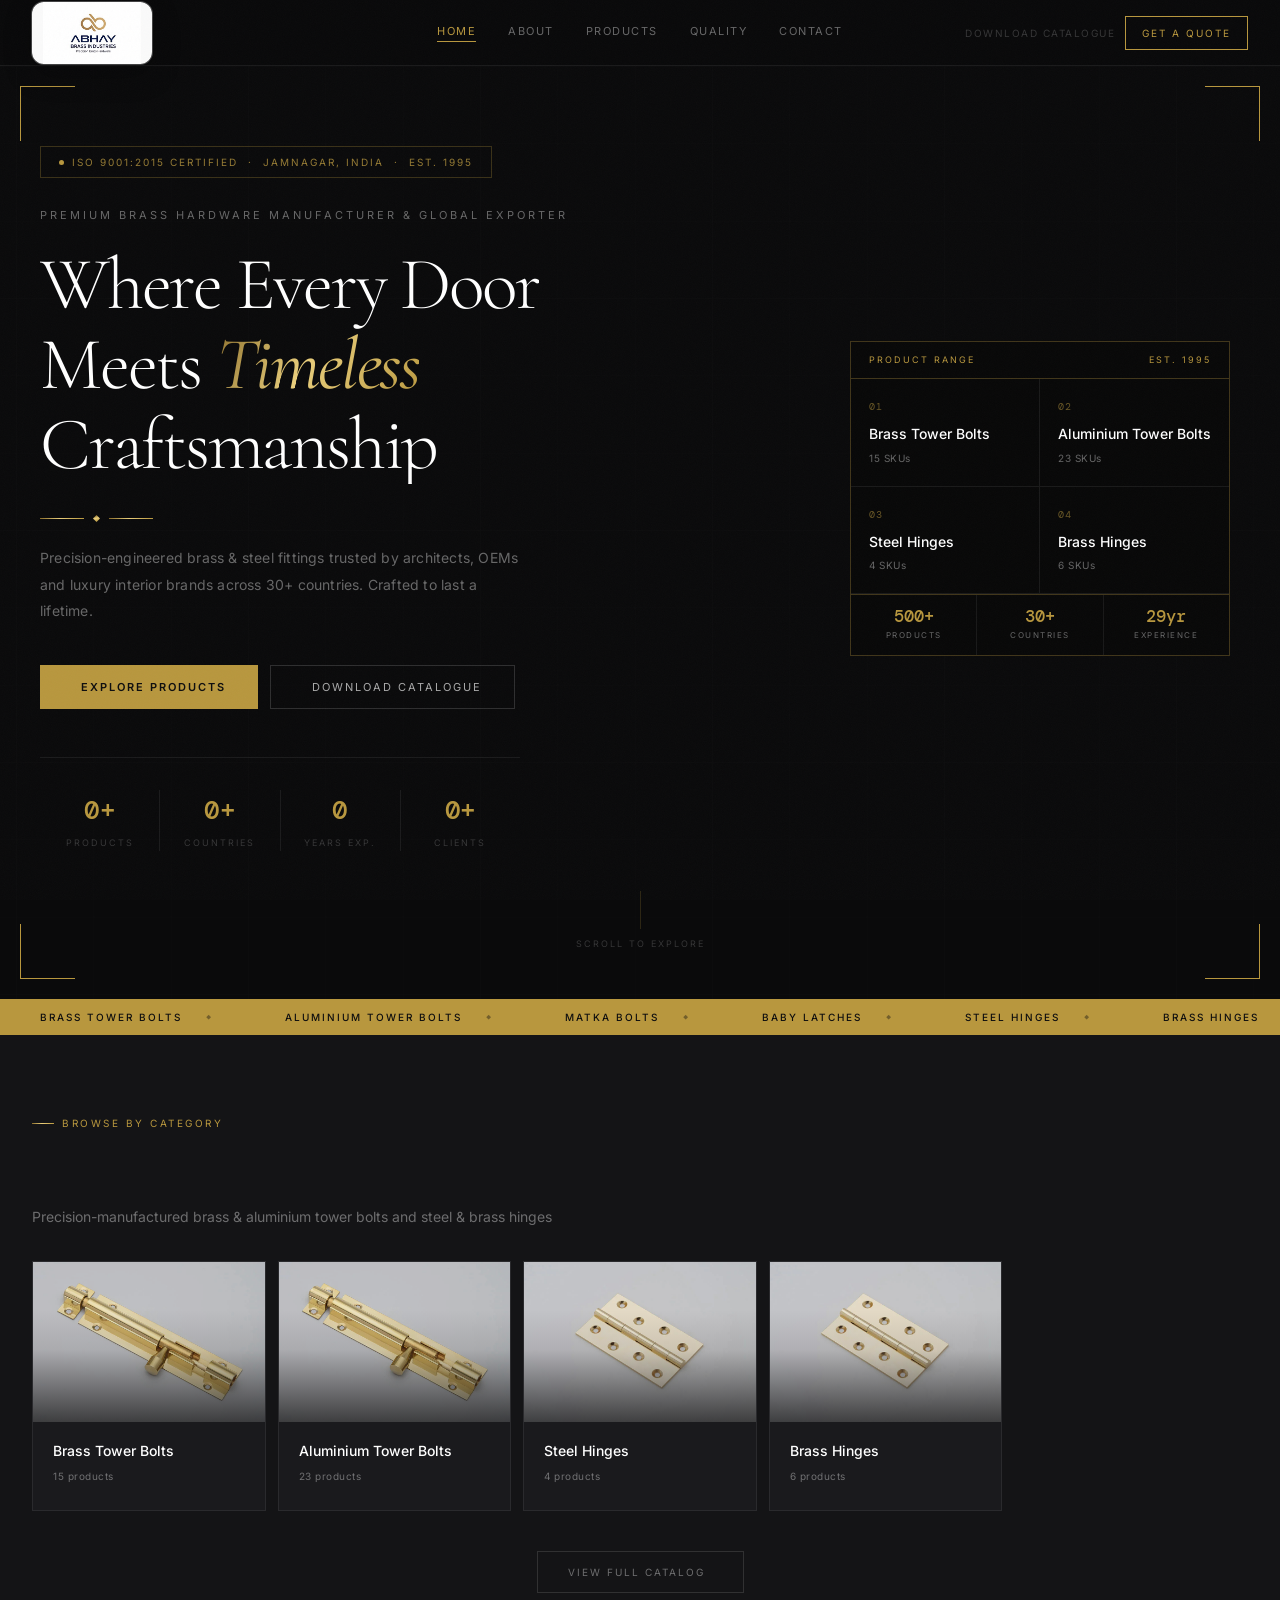
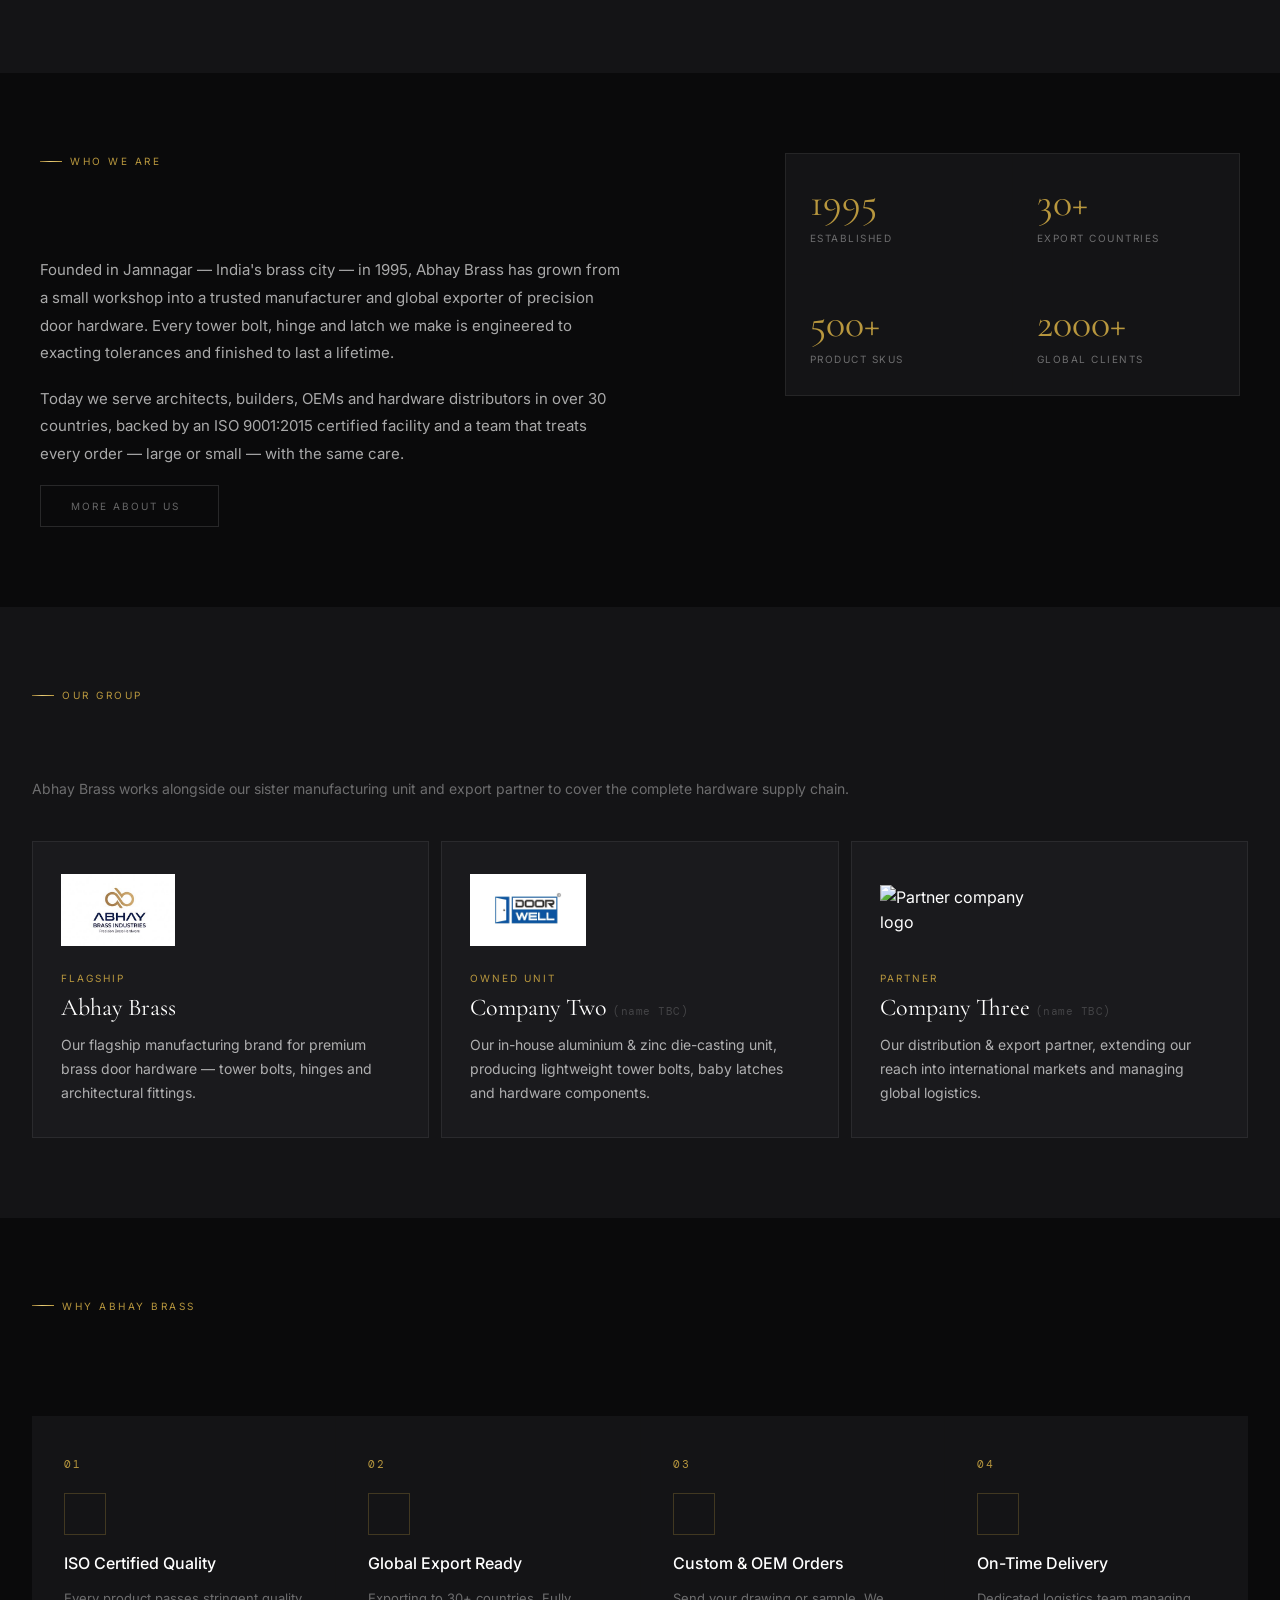
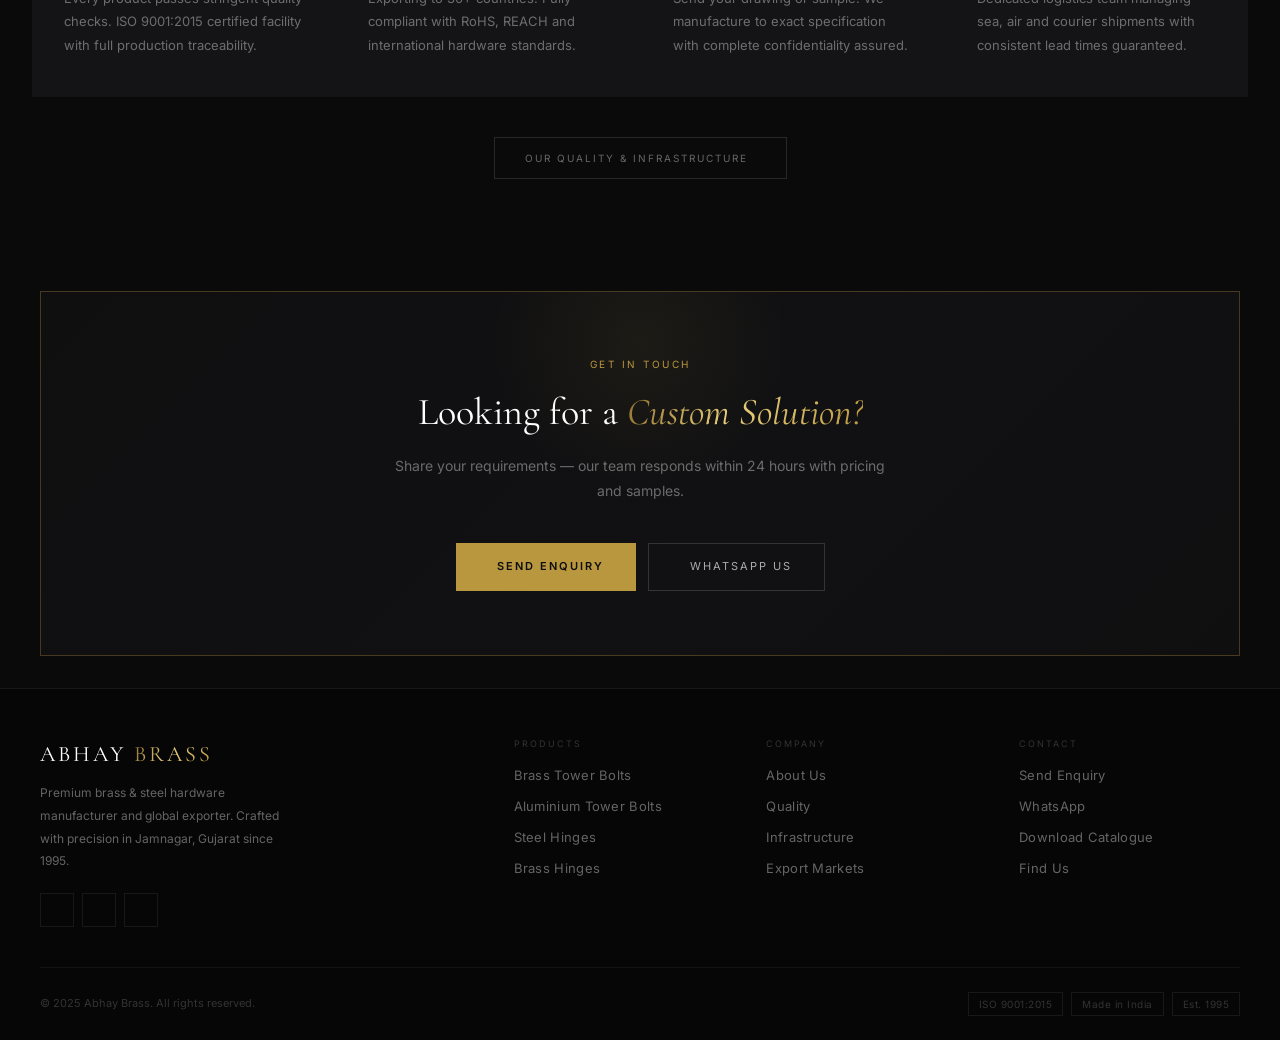
==== commit bb860457: "Update logo images and enhance styles across multiple pages for improved branding" ====
--- a/index.html
+++ b/index.html
@@ -25,12 +25,7 @@
     <!-- NAV -->
     <nav class="dw-nav" id="nav">
       <a class="nav-left" href="index.html">
-        <div class="logo-abbr">AB</div>
-        <div class="logo-sep"></div>
-        <div class="logo-text">
-          <div class="logo-name">Abhay Brass</div>
-          <div class="logo-tag">Brass Hardware</div>
-        </div>
+        <img class="logo-mark" src="upload/logos/abhay-brass.jpeg" alt="Abhay Brass logo" />
       </a>
       <div class="nav-center">
         <a class="nl active" href="index.html">Home</a>
@@ -199,7 +194,8 @@
     <section class="sec sec-mid">
       <div class="sec-eyebrow">Browse by category</div>
       <h2 class="sec-title reveal">Our Collections</h2>
-      <p class="sec-sub reveal">Precision-manufactured brass &amp; aluminium tower bolts and steel &amp; brass hinges</p>
+      <p class="sec-sub reveal">Precision-manufactured brass &amp; aluminium tower bolts and steel &amp; brass hinges
+      </p>
       <div class="cat-grid" id="cat-grid">
         <div class="cat-card reveal-stagger" onclick="filt('Bolts','Brass')">
           <div class="cat-media">
@@ -247,7 +243,8 @@
         </div>
       </div>
       <div class="sec-cta-row">
-        <a class="btn-va" href="products.html">View Full Catalog <i class="ti ti-arrow-right" aria-hidden="true"></i></a>
+        <a class="btn-va" href="products.html">View Full Catalog <i class="ti ti-arrow-right"
+            aria-hidden="true"></i></a>
       </div>
     </section>
 
@@ -297,7 +294,7 @@
       <div class="gc-grid" id="gc-grid">
         <div class="gc-card reveal-stagger">
           <div class="gc-logo">
-            <img src="upload/logos/abhay-brass.png" data-ph="gc-logo-ph" data-ic="AB" alt="Abhay Brass logo"
+            <img src="upload/logos/abhay-brass.jpeg" data-ph="gc-logo-ph" data-ic="AB" alt="Abhay Brass logo"
               onerror="imgFallback(this)">
           </div>
           <div class="gc-role">Flagship</div>
@@ -307,7 +304,7 @@
         </div>
         <div class="gc-card reveal-stagger">
           <div class="gc-logo">
-            <img src="upload/logos/company-two.png" data-ph="gc-logo-ph" data-ic="C2" alt="Group company logo"
+            <img src="upload/logos/company-two.jpeg" data-ph="gc-logo-ph" data-ic="C2" alt="Group company logo"
               onerror="imgFallback(this)">
           </div>
           <div class="gc-role">Owned Unit</div>
@@ -378,7 +375,7 @@
           <a class="cta-p" href="contact.html">
             <i class="ti ti-mail" aria-hidden="true"></i> Send Enquiry
           </a>
-          <a class="cta-g" href="https://wa.me/919876543210" target="_blank" rel="noopener">
+          <a class="cta-g" href="https://wa.me/919426049577" target="_blank" rel="noopener">
             <i class="ti ti-brand-whatsapp" aria-hidden="true"></i> WhatsApp Us
           </a>
         </div>
@@ -394,8 +391,8 @@
             precision in Jamnagar, Gujarat since 1995.</div>
           <div class="f-social">
             <a class="fsoc" href="#" aria-label="LinkedIn"><i class="ti ti-brand-linkedin"></i></a>
-            <a class="fsoc" href="https://wa.me/919876543210" target="_blank" rel="noopener"
-              aria-label="WhatsApp"><i class="ti ti-brand-whatsapp"></i></a>
+            <a class="fsoc" href="https://wa.me/919426049577" target="_blank" rel="noopener" aria-label="WhatsApp"><i
+                class="ti ti-brand-whatsapp"></i></a>
             <a class="fsoc" href="#" aria-label="Instagram"><i class="ti ti-brand-instagram"></i></a>
           </div>
         </div>
@@ -416,7 +413,7 @@
         <div>
           <div class="fh">Contact</div>
           <a class="fl2" href="contact.html">Send Enquiry</a>
-          <a class="fl2" href="https://wa.me/919876543210" target="_blank" rel="noopener">WhatsApp</a>
+          <a class="fl2" href="https://wa.me/919426049577" target="_blank" rel="noopener">WhatsApp</a>
           <a class="fl2" href="contact.html">Download Catalogue</a>
           <a class="fl2" href="contact.html">Find Us</a>
         </div>
@@ -435,4 +432,4 @@
   <script src="main.js"></script>
 </body>
 
-</html>
+</html>
--- a/styles.css
+++ b/styles.css
@@ -4,8 +4,10 @@
   --gl: rgba(184, 151, 62, 0.12);
   --gb: rgba(184, 151, 62, 0.28);
   --g-light: #d4af50;
-  --dark: #080809;
-  --dark2: #0e0e0f;
+  /* Foundry Luxe brass gradient — used on headline accents, rules & hairlines */
+  --brass-grad: linear-gradient(120deg, #8a6d2a 0%, #e9ce7b 45%, #b8973e 100%);
+  --dark: #060607;
+  --dark2: #0a0a0b;
   --dark3: #141416;
   --dark4: #1a1a1d;
   --dark5: #1f1f23;
@@ -248,7 +250,7 @@
   grid-template-columns: 1fr auto 1fr;
   align-items: center;
   border-bottom: 0.5px solid var(--border);
-  background: rgba(14, 14, 15, 0.95);
+  background: rgba(10, 10, 11, 0.95);
   position: sticky;
   top: 0;
   z-index: 100;
@@ -257,7 +259,7 @@
     box-shadow 0.3s;
 }
 .dw-nav.scrolled {
-  background: rgba(8, 8, 9, 0.97);
+  background: rgba(6, 6, 7, 0.97);
   backdrop-filter: blur(16px);
   box-shadow: 0 1px 0 rgba(255, 255, 255, 0.04);
 }
@@ -274,6 +276,20 @@
   color: var(--g);
   letter-spacing: -1px;
   line-height: 1;
+  opacity: 0;
+  animation: fup 0.6s ease 0.3s forwards;
+  flex-shrink: 0;
+}
+.logo-mark {
+  width: 120px;
+  height: 62px;
+  object-fit: contain;
+  display: block;
+  border-radius: 12px;
+  background: rgba(255, 255, 255, 0.98);
+  box-shadow:
+    0 0 0 1px rgba(255, 255, 255, 0.24),
+    0 10px 28px rgba(0, 0, 0, 0.28);
   opacity: 0;
   animation: fup 0.6s ease 0.3s forwards;
   flex-shrink: 0;
@@ -574,11 +590,11 @@
 }
 .h1 {
   font-family: var(--font-head);
-  font-size: clamp(38px, 5vw, 66px);
+  font-size: clamp(42px, 5.8vw, 82px);
   font-weight: 300;
   color: var(--text);
-  line-height: 1.1;
-  letter-spacing: -1px;
+  line-height: 1.08;
+  letter-spacing: -0.03em;
   overflow: hidden;
 }
 .h1r {
@@ -932,7 +948,12 @@
   content: "";
   position: absolute;
   inset: 0;
-  background: linear-gradient(to top, rgba(8, 8, 9, 0.7) 0%, rgba(8, 8, 9, 0.1) 45%, transparent 70%);
+  background: linear-gradient(
+    to top,
+    rgba(8, 8, 9, 0.7) 0%,
+    rgba(8, 8, 9, 0.1) 45%,
+    transparent 70%
+  );
   pointer-events: none;
 }
 /* Emoji fallback if a photo is missing */
@@ -1068,6 +1089,24 @@
     transform 0.22s,
     box-shadow 0.22s;
   overflow: hidden;
+  position: relative;
+}
+/* Brass hairline that grows across the top on hover */
+.pc::before {
+  content: "";
+  position: absolute;
+  top: 0;
+  left: 0;
+  right: 0;
+  height: 2px;
+  background: var(--brass-grad);
+  transform: scaleX(0);
+  transform-origin: left center;
+  transition: transform 0.35s cubic-bezier(0.22, 1, 0.36, 1);
+  z-index: 3;
+}
+.pc:hover::before {
+  transform: scaleX(1);
 }
 .pc:hover {
   border-color: rgba(184, 151, 62, 0.45);
@@ -1402,12 +1441,35 @@
   gap: 9px;
   transition:
     opacity 0.2s,
-    transform 0.15s;
+    transform 0.25s cubic-bezier(0.22, 1, 0.36, 1);
   font-family: var(--font-body);
+  position: relative;
+  overflow: hidden;
 }
 .cta-p:hover {
-  opacity: 0.88;
+  opacity: 0.95;
   transform: translateY(-1px);
+}
+/* Brass shine sweep on hover */
+.cta-p > * {
+  position: relative;
+  z-index: 1;
+}
+.cta-p::after {
+  content: "";
+  position: absolute;
+  top: 0;
+  left: 0;
+  width: 45%;
+  height: 100%;
+  background: linear-gradient(100deg, transparent, rgba(255, 255, 255, 0.6), transparent);
+  transform: translateX(-160%) skewX(-20deg);
+  transition: transform 0.6s cubic-bezier(0.22, 1, 0.36, 1);
+  pointer-events: none;
+  z-index: 0;
+}
+.cta-p:hover::after {
+  transform: translateX(360%) skewX(-20deg);
 }
 .cta-g {
   background: transparent;
@@ -2247,3 +2309,109 @@
     left: calc(-1.5rem - 5px);
   }
 }
+
+/* ══════════════════════════════════════════════════════════════
+   FOUNDRY LUXE — motion quick wins
+   ══════════════════════════════════════════════════════════════ */
+
+/* Scroll progress bar (brass hairline, sits above the sticky nav) */
+.scroll-progress {
+  position: fixed;
+  top: 0;
+  left: 0;
+  right: 0;
+  height: 2px;
+  transform: scaleX(0);
+  transform-origin: left center;
+  background: linear-gradient(90deg, #8a6d2a, #e9ce7b 45%, var(--g));
+  z-index: 200;
+  pointer-events: none;
+}
+
+/* Clip-path heading reveal — titles wipe up instead of fading.
+   Opt-in class added from JS; opacity/transform neutralised so only the wipe plays. */
+.clip-reveal {
+  opacity: 1 !important;
+  transform: none !important;
+  clip-path: inset(-2% -12% 100% -2%);
+  transition: clip-path 0.85s cubic-bezier(0.22, 1, 0.36, 1);
+}
+.clip-reveal.in {
+  clip-path: inset(-2% -12% -12% -2%);
+}
+
+/* Respect reduced-motion: kill non-essential motion, reveal content instantly */
+@media (prefers-reduced-motion: reduce) {
+  *,
+  *::before,
+  *::after {
+    animation-duration: 0.01ms !important;
+    animation-iteration-count: 1 !important;
+    transition-duration: 0.01ms !important;
+    scroll-behavior: auto !important;
+  }
+  .clip-reveal {
+    clip-path: none;
+  }
+}
+
+/* ══════════════════════════════════════════════════════════════
+   FOUNDRY LUXE — brass finish
+   Gradient headline accents, metal logo, brass rules & hairlines.
+   ══════════════════════════════════════════════════════════════ */
+
+/* Brass gradient on the italic headline accents (was flat gold) */
+.h1 em,
+.sec-title em,
+.ph-title em,
+.cta-ban h2 em,
+.f-brand em {
+  background: var(--brass-grad);
+  -webkit-background-clip: text;
+  background-clip: text;
+  -webkit-text-fill-color: transparent;
+  color: transparent;
+}
+
+/* Metallic brass logo monogram */
+.logo-abbr {
+  background: linear-gradient(
+    115deg,
+    #8a6d2a 0%,
+    #e9ce7b 40%,
+    #f4e6b0 50%,
+    #b8973e 62%,
+    #8a6d2a 100%
+  );
+  -webkit-background-clip: text;
+  background-clip: text;
+  -webkit-text-fill-color: transparent;
+  color: transparent;
+}
+
+/* Brass gradient decorative rules */
+.sec-eyebrow::before,
+.rl {
+  background: var(--brass-grad);
+}
+.rd {
+  background: var(--brass-grad);
+}
+
+/* Collection cards get the same brass top-hairline as product cards */
+.cat-card::before {
+  content: "";
+  position: absolute;
+  top: 0;
+  left: 0;
+  right: 0;
+  height: 2px;
+  background: var(--brass-grad);
+  transform: scaleX(0);
+  transform-origin: left center;
+  transition: transform 0.35s cubic-bezier(0.22, 1, 0.36, 1);
+  z-index: 3;
+}
+.cat-card:hover::before {
+  transform: scaleX(1);
+}
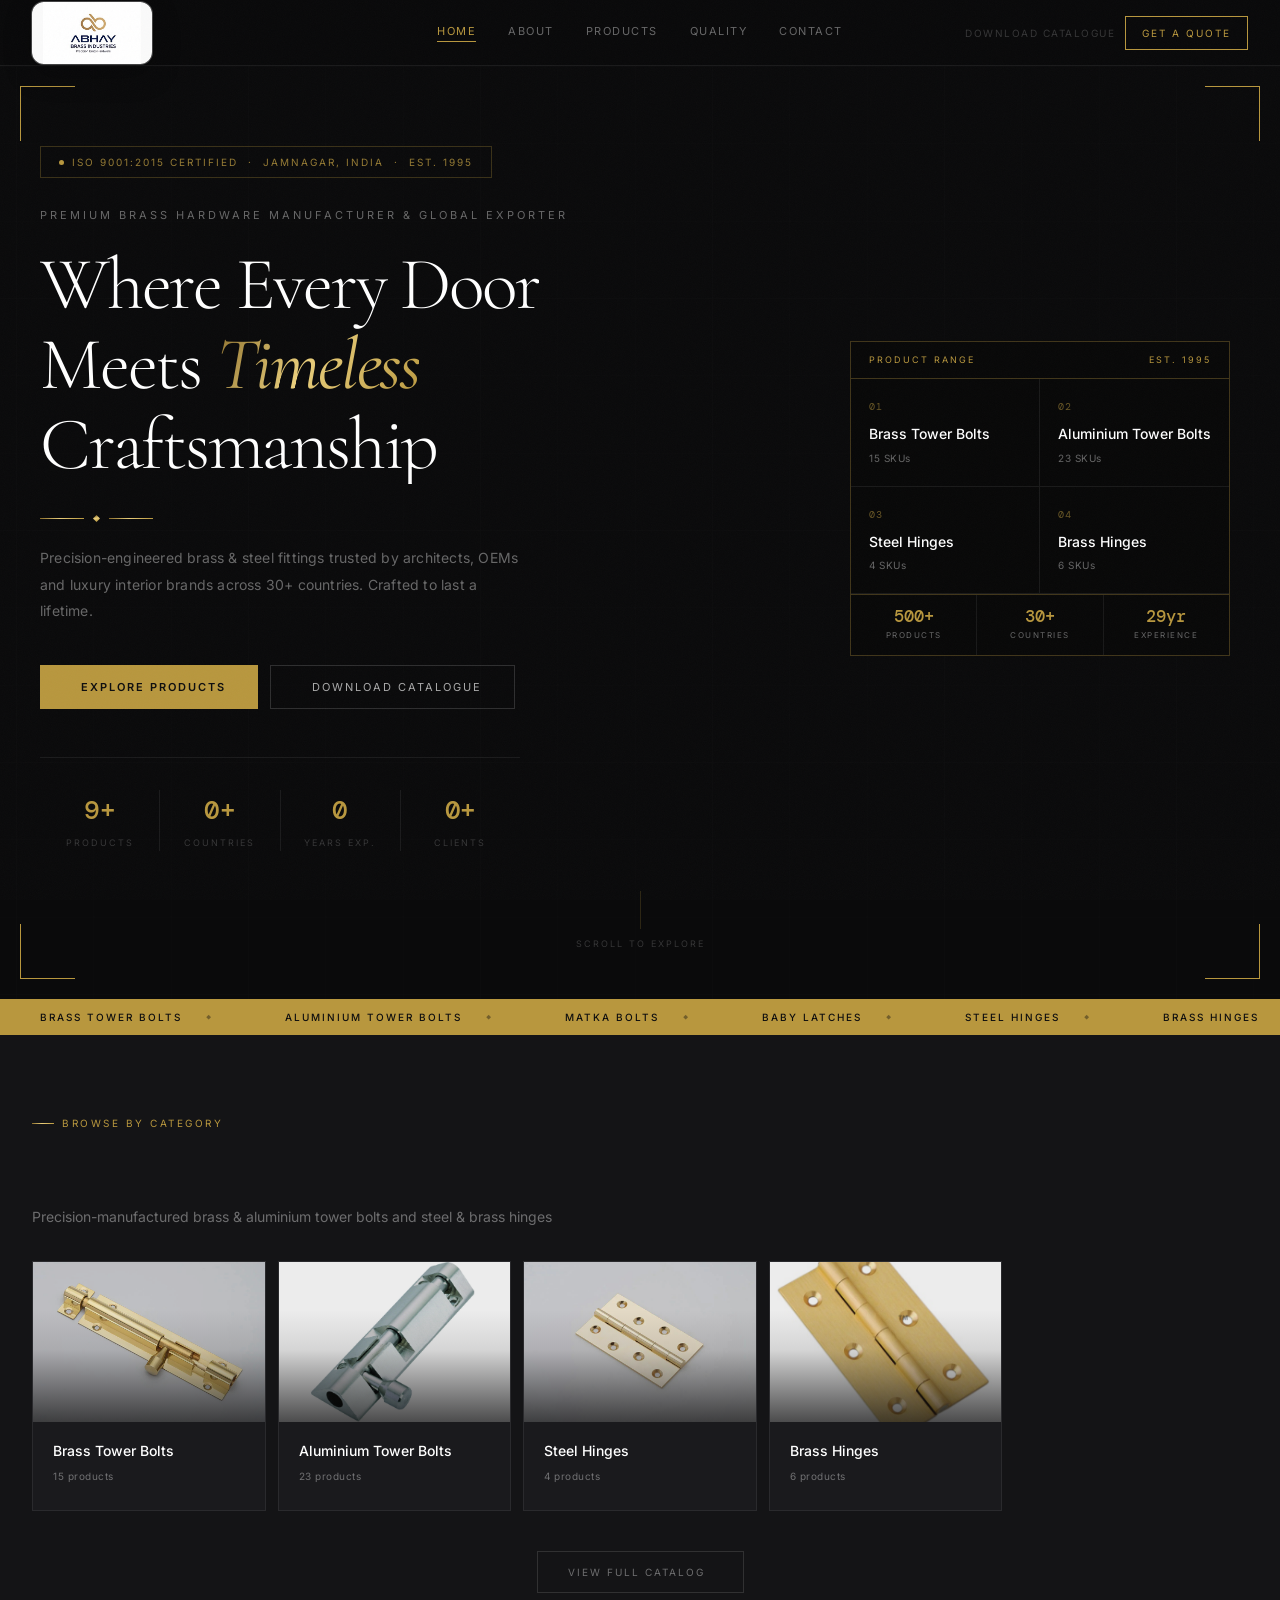
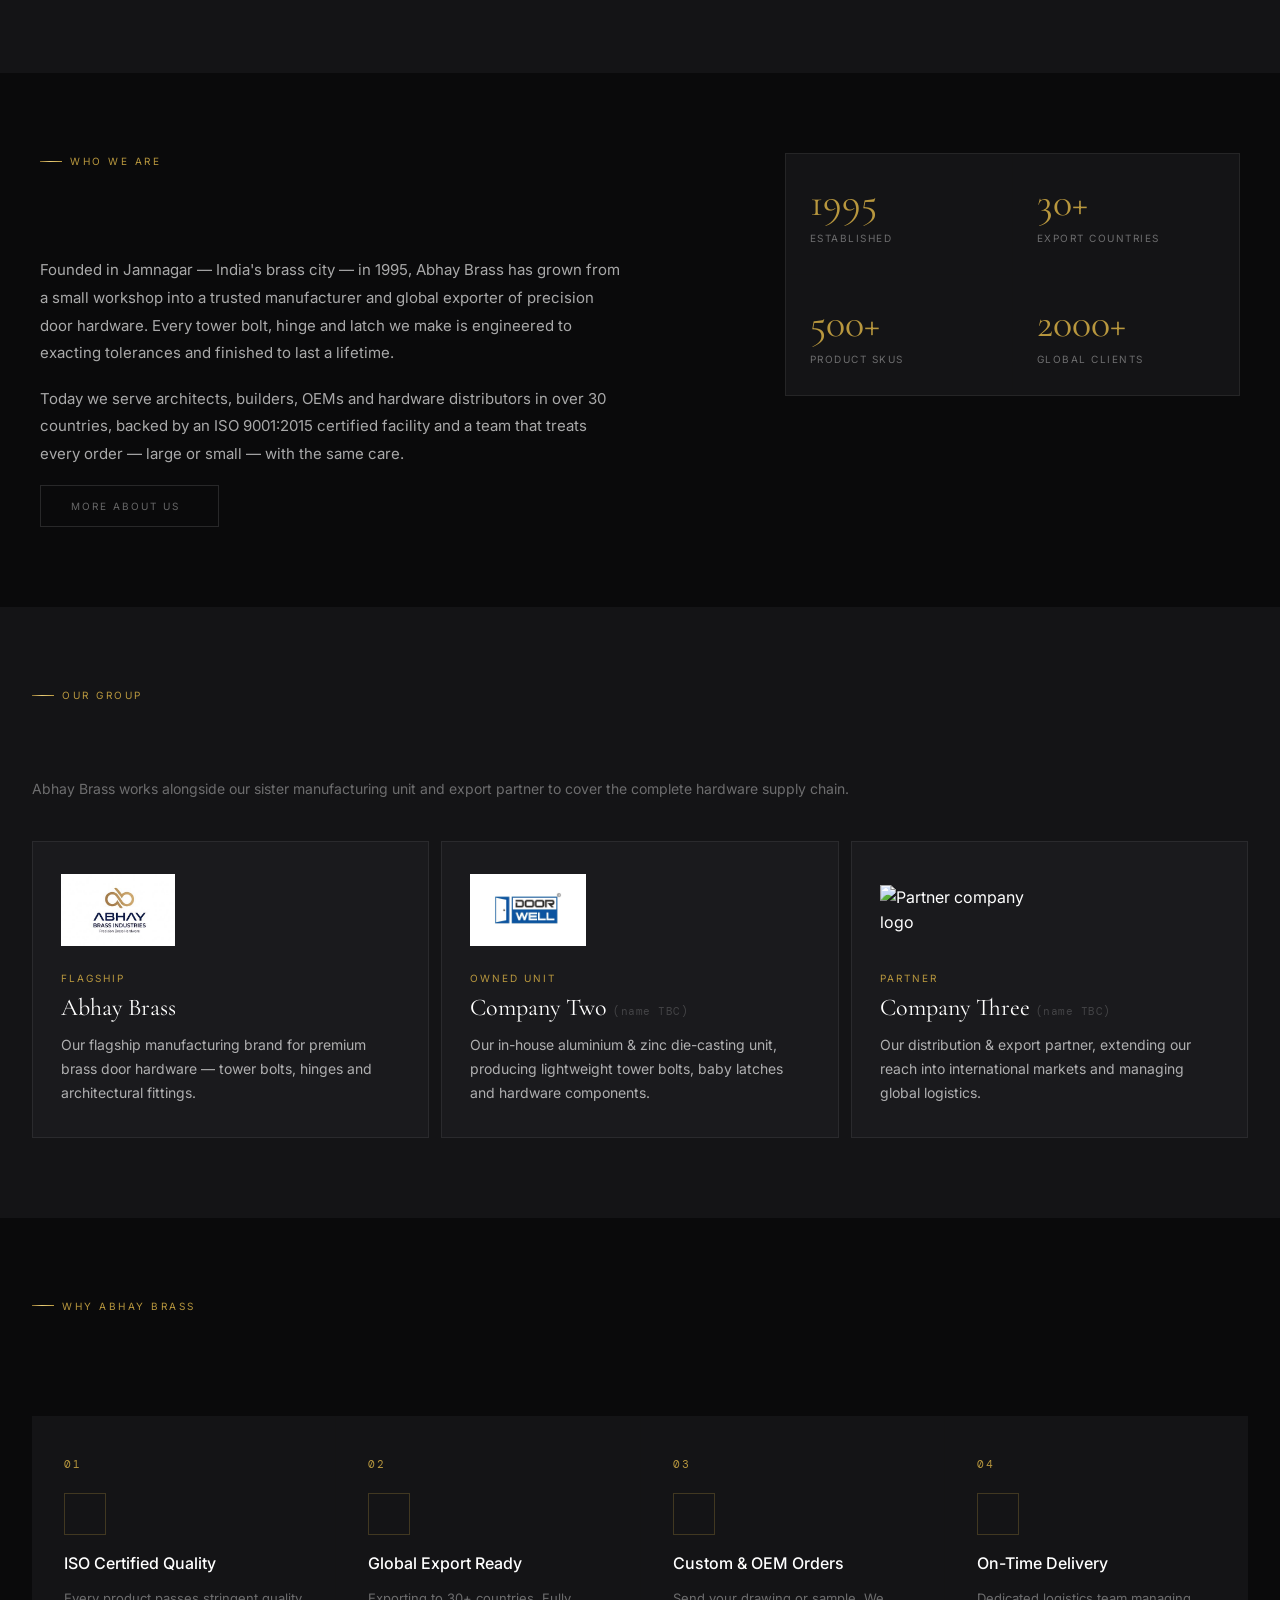
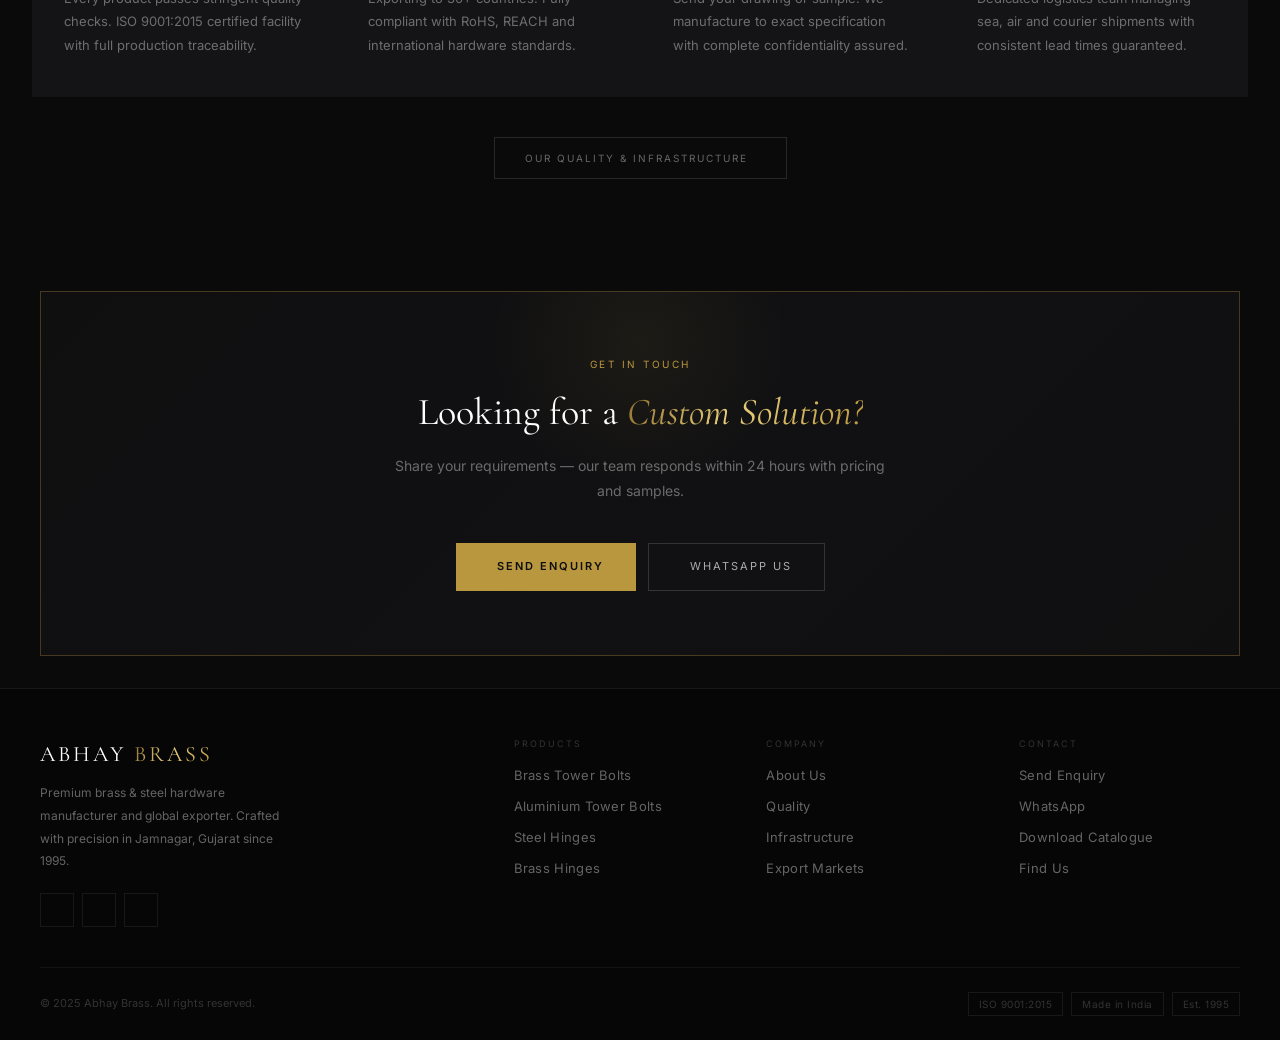
==== commit c7ec4708: "Update category images for tower bolts and hinges to improve visual consistency" ====
--- a/index.html
+++ b/index.html
@@ -199,7 +199,7 @@
       <div class="cat-grid" id="cat-grid">
         <div class="cat-card reveal-stagger" onclick="filt('Bolts','Brass')">
           <div class="cat-media">
-            <img src="upload/tower-bolts/_category.jpg" data-ph="cat-icon-ph" data-ic="🔩" alt="Brass Tower Bolts"
+            <img src="upload/tower-bolts/tower_bolts.jpg" data-ph="cat-icon-ph" data-ic="🔩" alt="Brass Tower Bolts"
               loading="lazy" onerror="imgFallback(this)">
           </div>
           <div class="cat-body">
@@ -210,8 +210,8 @@
         </div>
         <div class="cat-card reveal-stagger" onclick="filt('Bolts','Aluminium')">
           <div class="cat-media">
-            <img src="upload/tower-bolts/_category.jpg" data-ph="cat-icon-ph" data-ic="🔩" alt="Aluminium Tower Bolts"
-              loading="lazy" onerror="imgFallback(this)">
+            <img src="upload/tower-bolts/alu-pyramid-tb.jpg" data-ph="cat-icon-ph" data-ic="🔩"
+              alt="Aluminium Tower Bolts" loading="lazy" onerror="imgFallback(this)">
           </div>
           <div class="cat-body">
             <div class="cat-nm">Aluminium Tower Bolts</div>
@@ -221,7 +221,7 @@
         </div>
         <div class="cat-card reveal-stagger" onclick="filt('Hinges','Steel')">
           <div class="cat-media">
-            <img src="upload/hinges/_category.jpg" data-ph="cat-icon-ph" data-ic="🪛" alt="Steel Hinges" loading="lazy"
+            <img src="upload/hinges/hinges.jpg" data-ph="cat-icon-ph" data-ic="🪛" alt="Steel Hinges" loading="lazy"
               onerror="imgFallback(this)">
           </div>
           <div class="cat-body">
@@ -232,8 +232,8 @@
         </div>
         <div class="cat-card reveal-stagger" onclick="filt('Hinges','Brass')">
           <div class="cat-media">
-            <img src="upload/hinges/_category.jpg" data-ph="cat-icon-ph" data-ic="🪛" alt="Brass Hinges" loading="lazy"
-              onerror="imgFallback(this)">
+            <img src="upload/hinges/brass-butt-hinges.jpg" data-ph="cat-icon-ph" data-ic="🪛" alt="Brass Hinges"
+              loading="lazy" onerror="imgFallback(this)">
           </div>
           <div class="cat-body">
             <div class="cat-nm">Brass Hinges</div>
